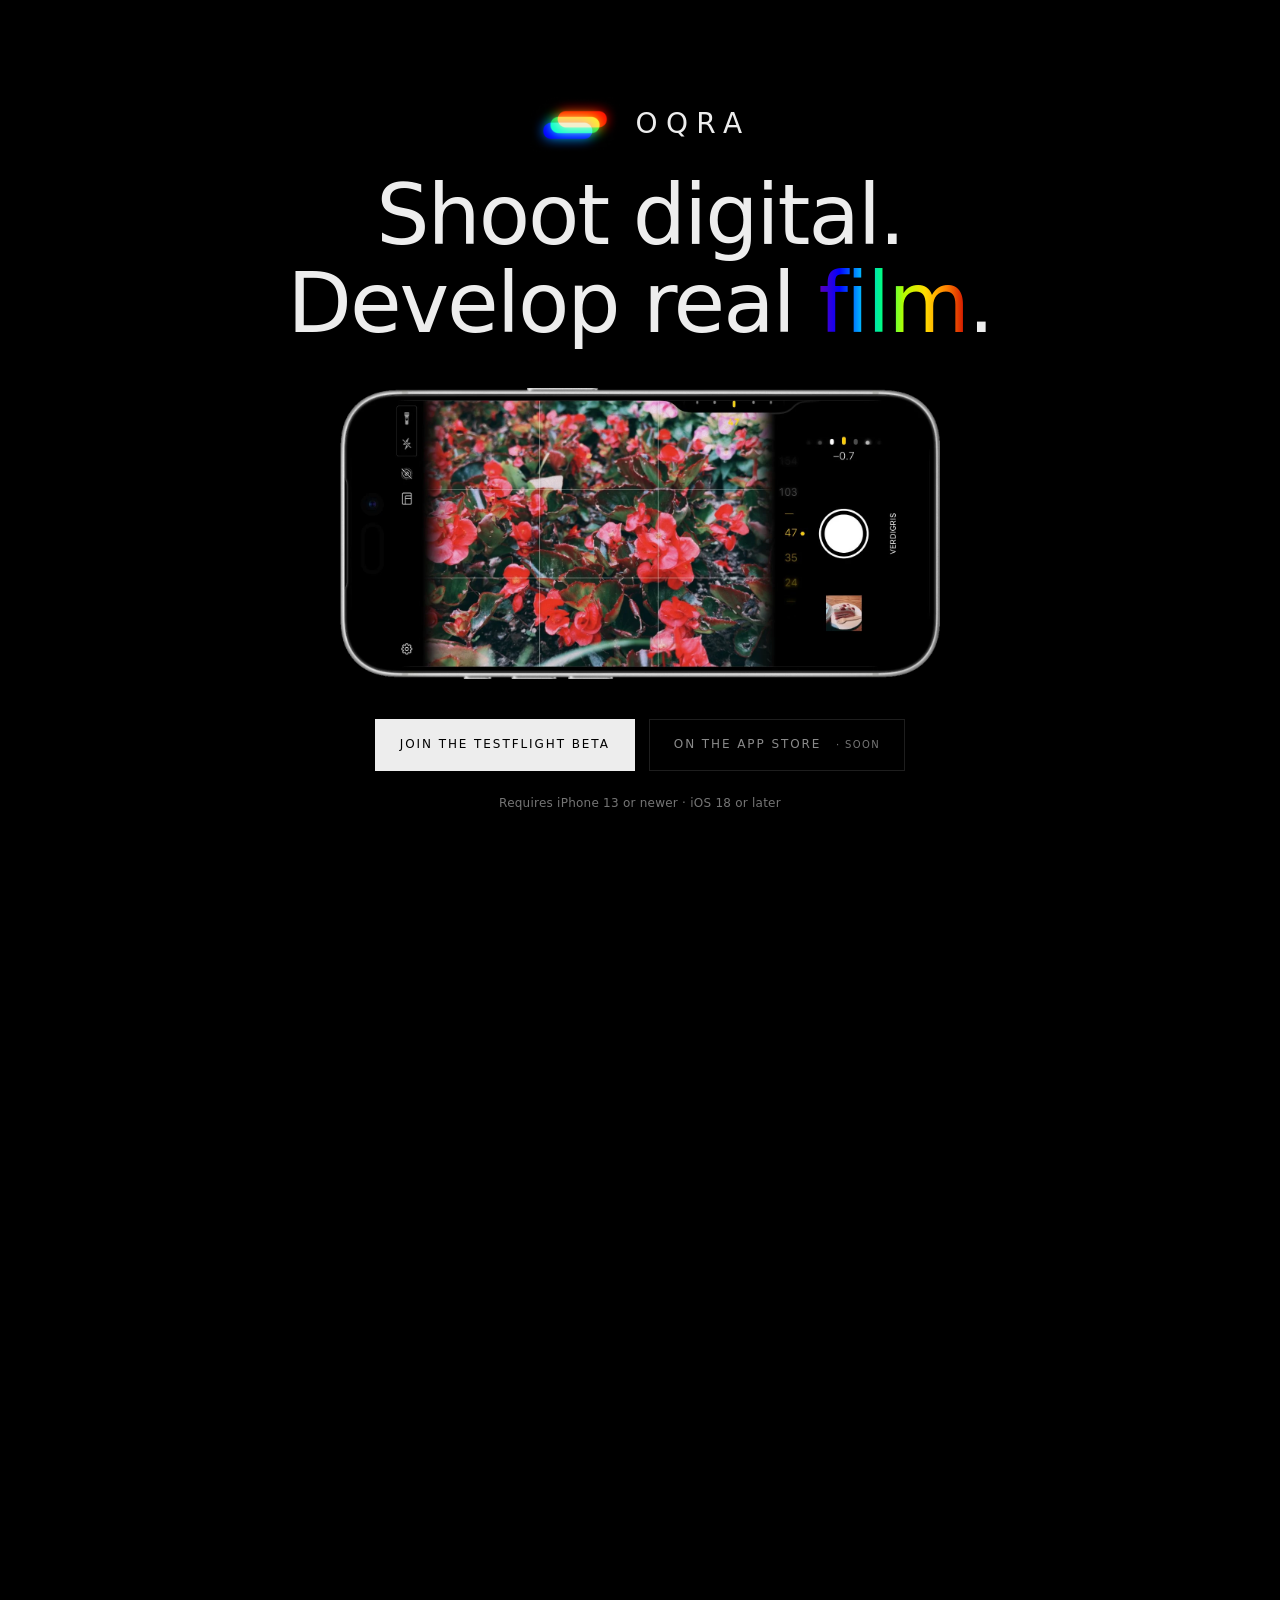
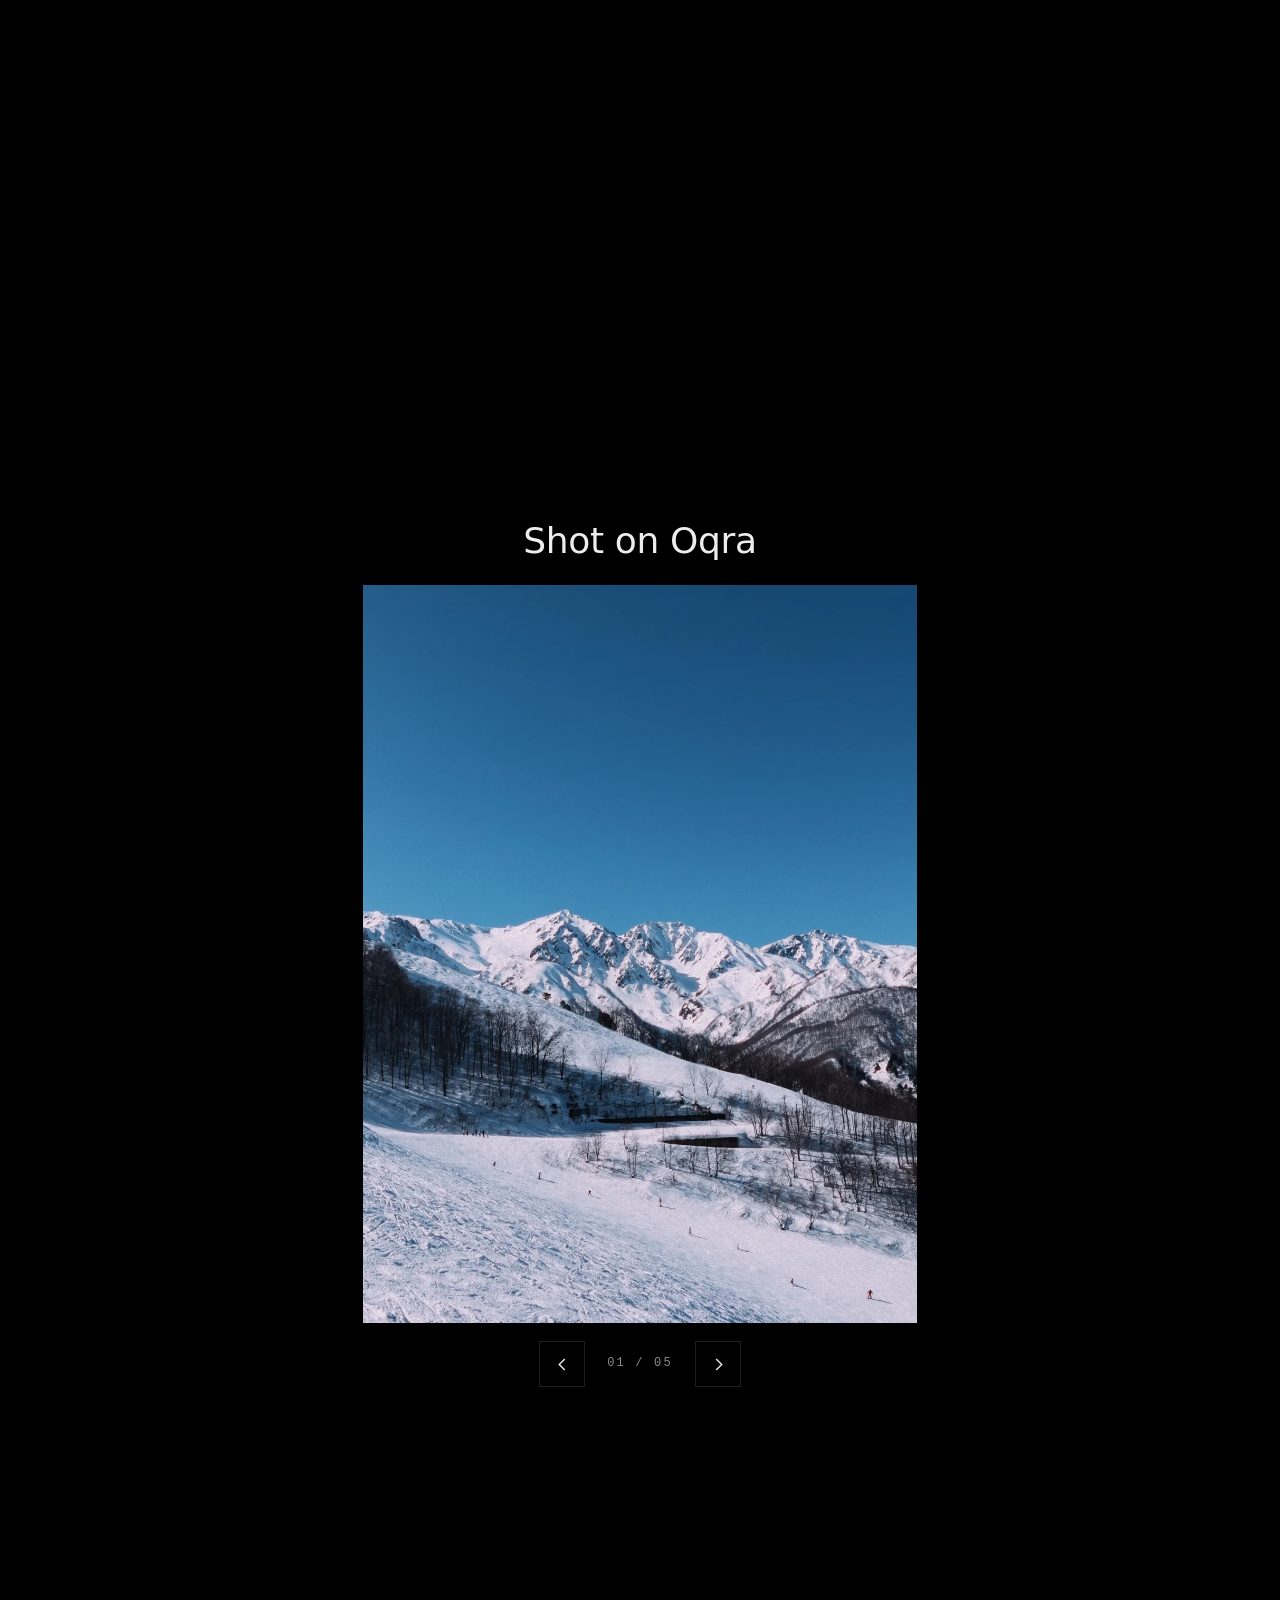
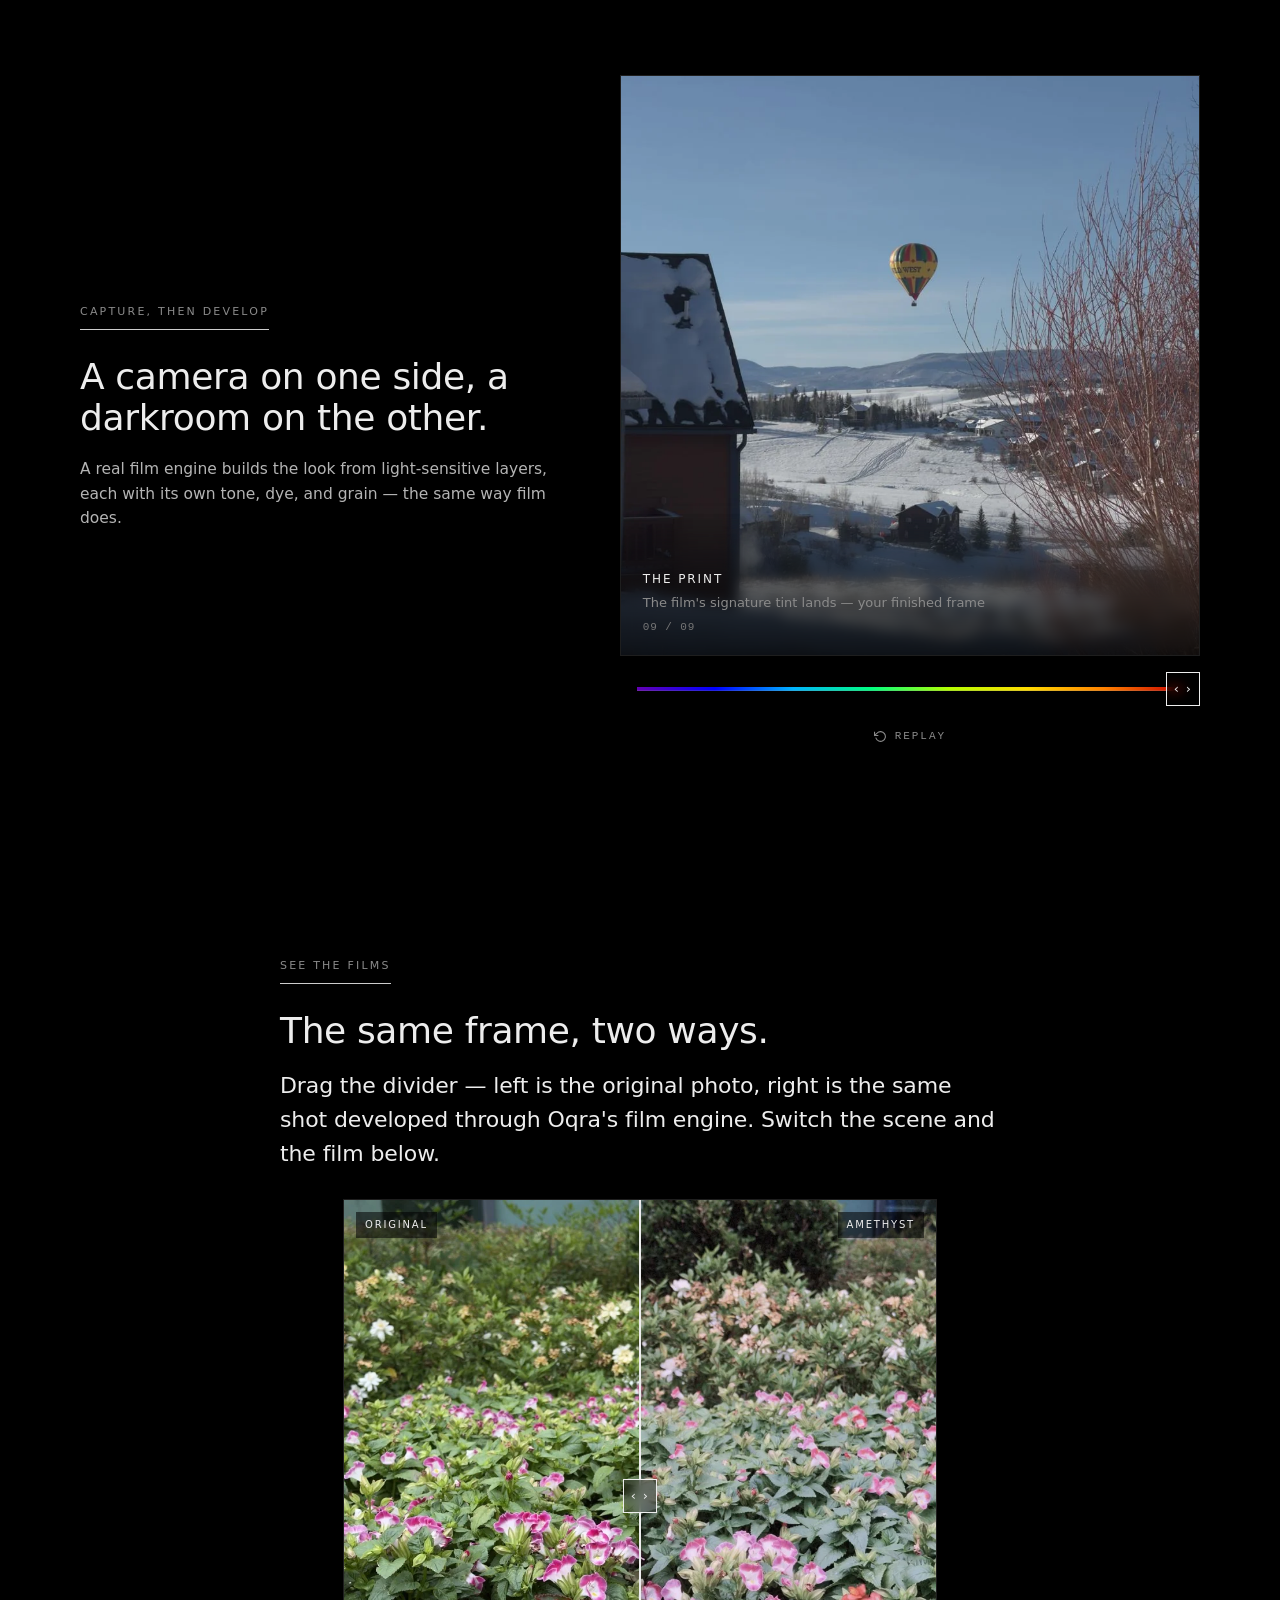
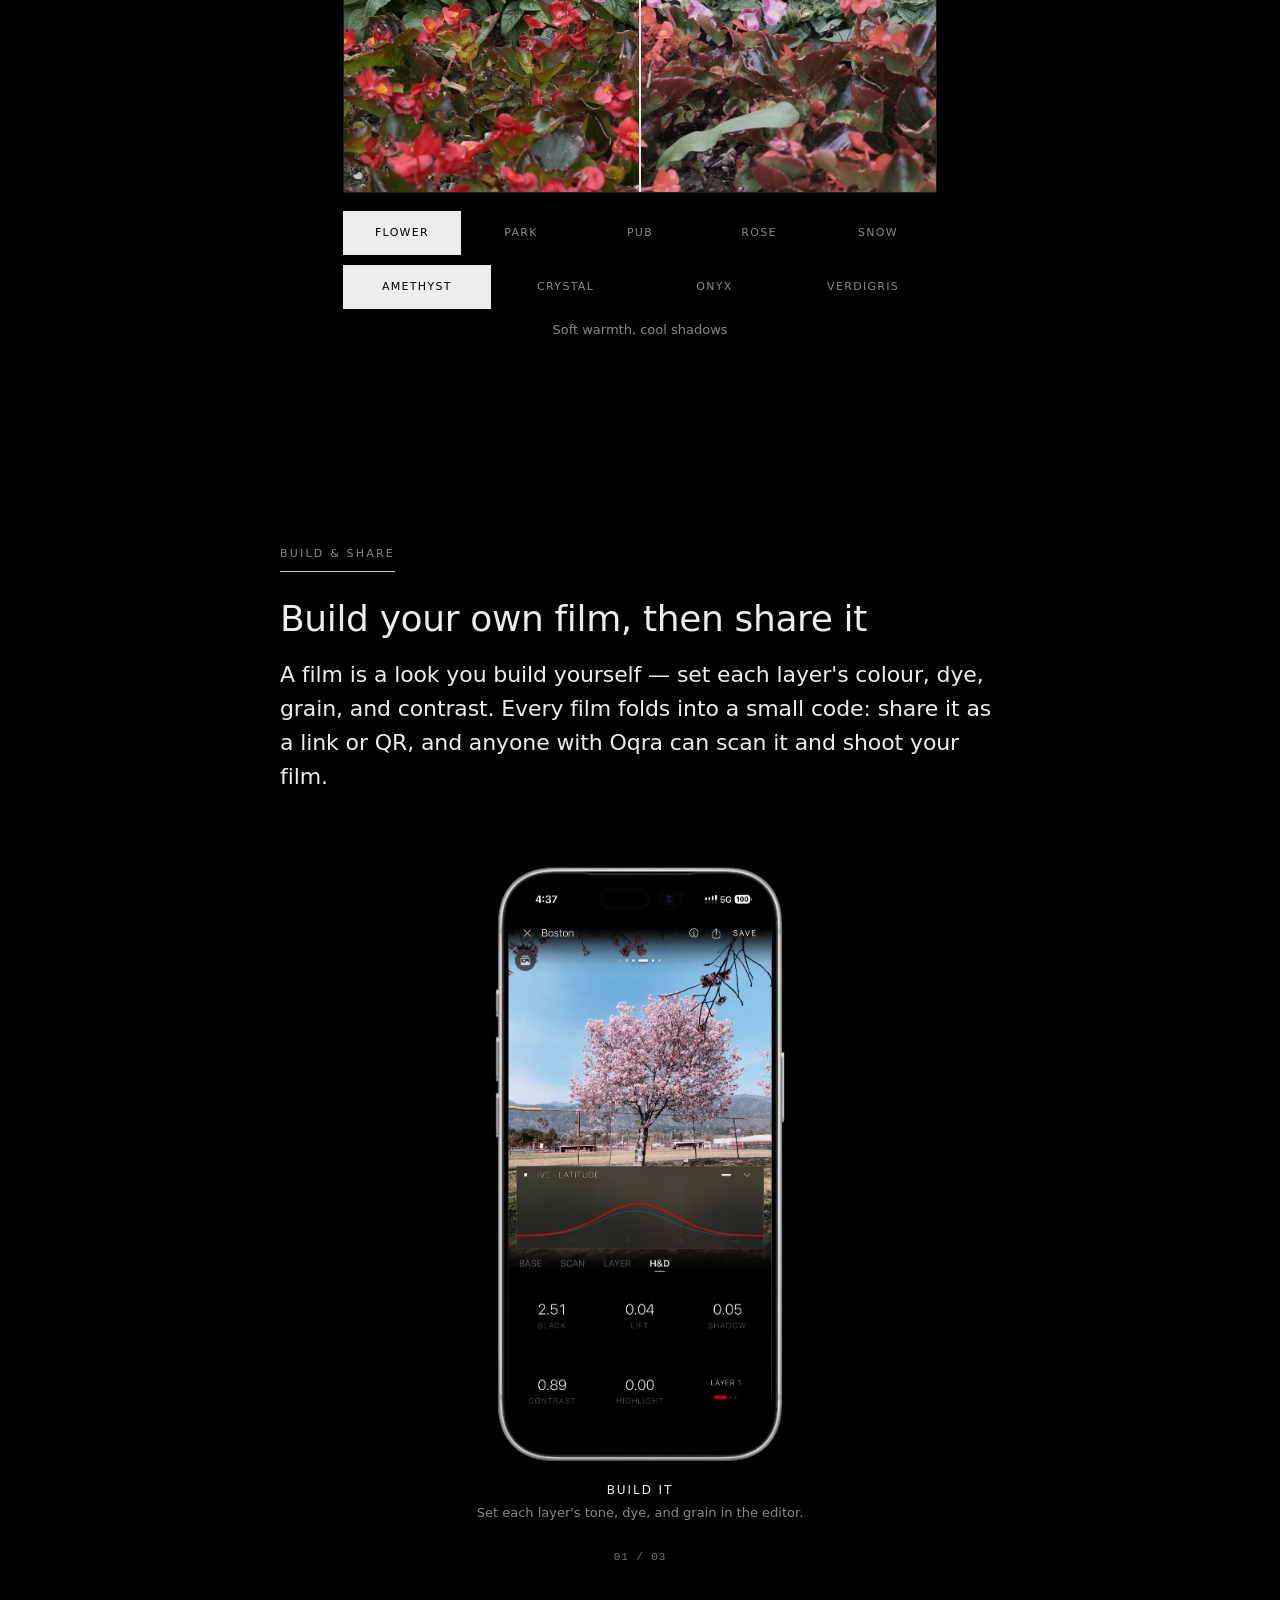
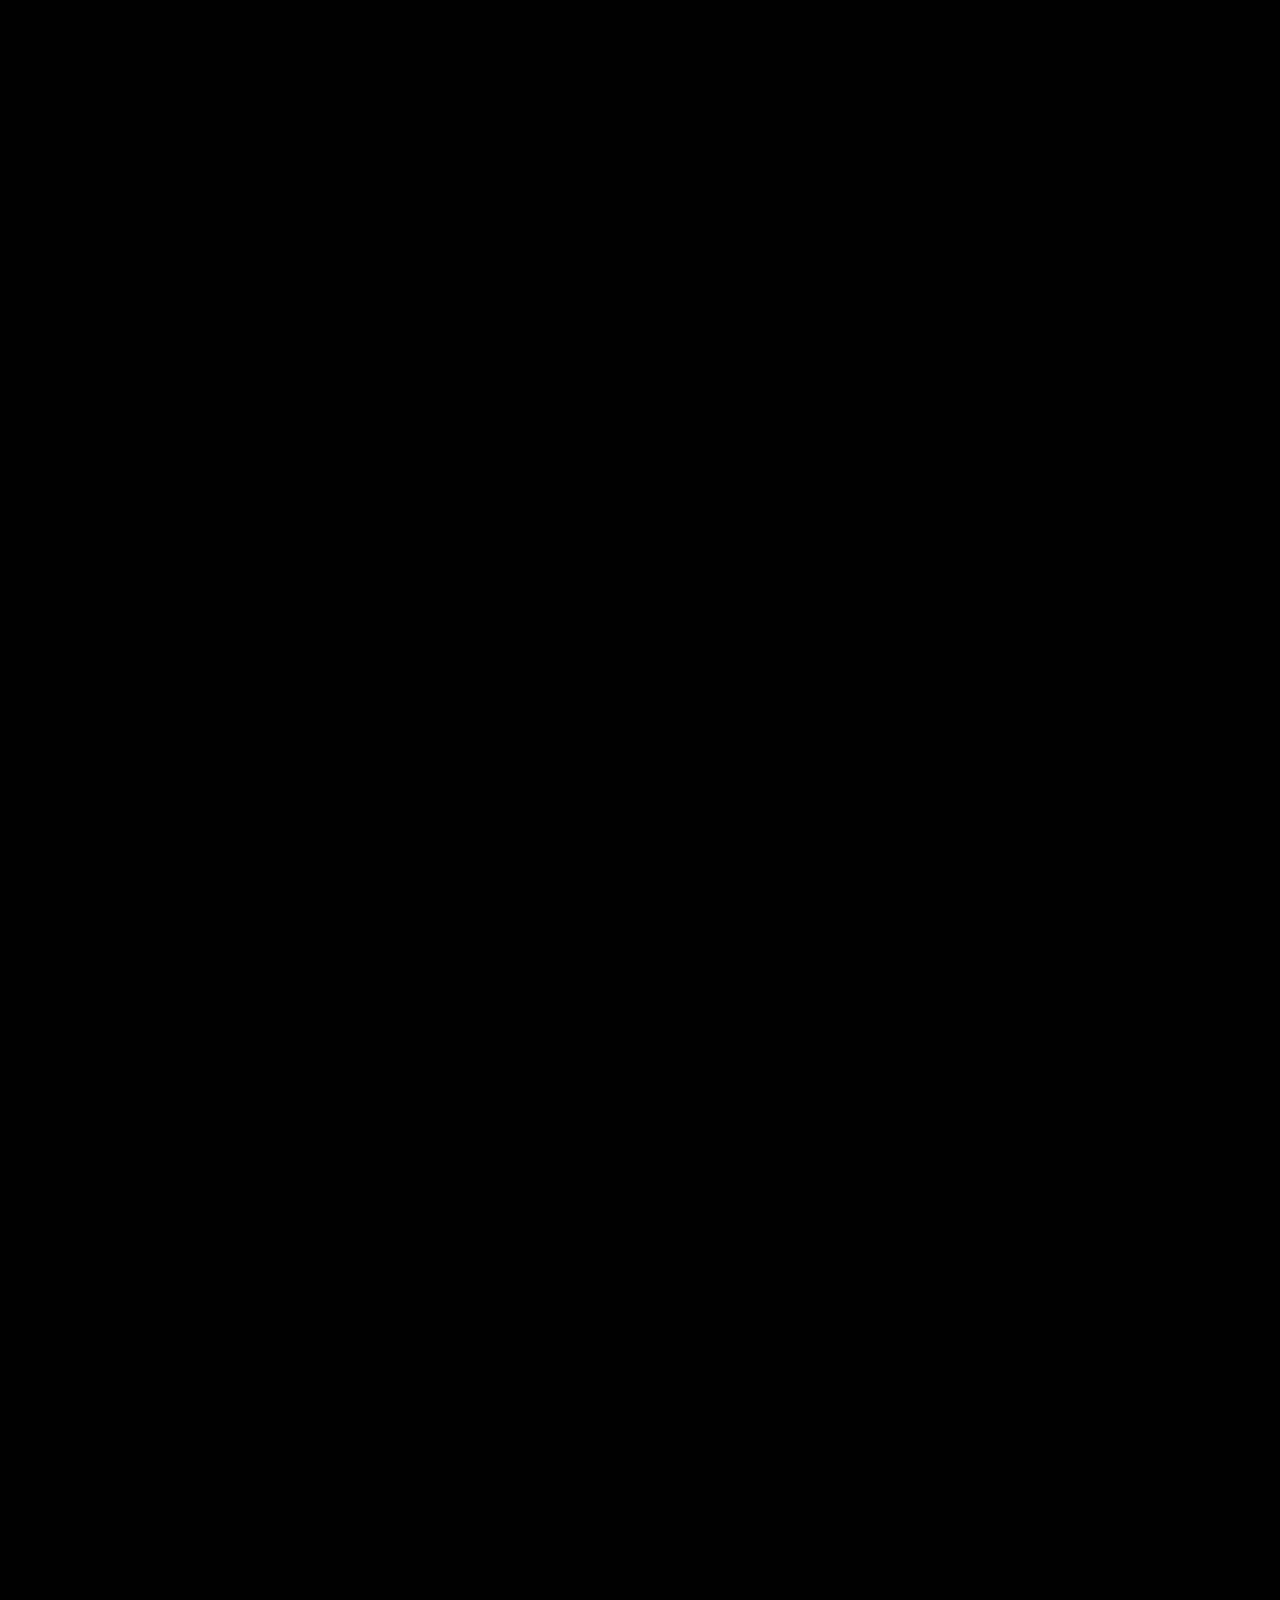
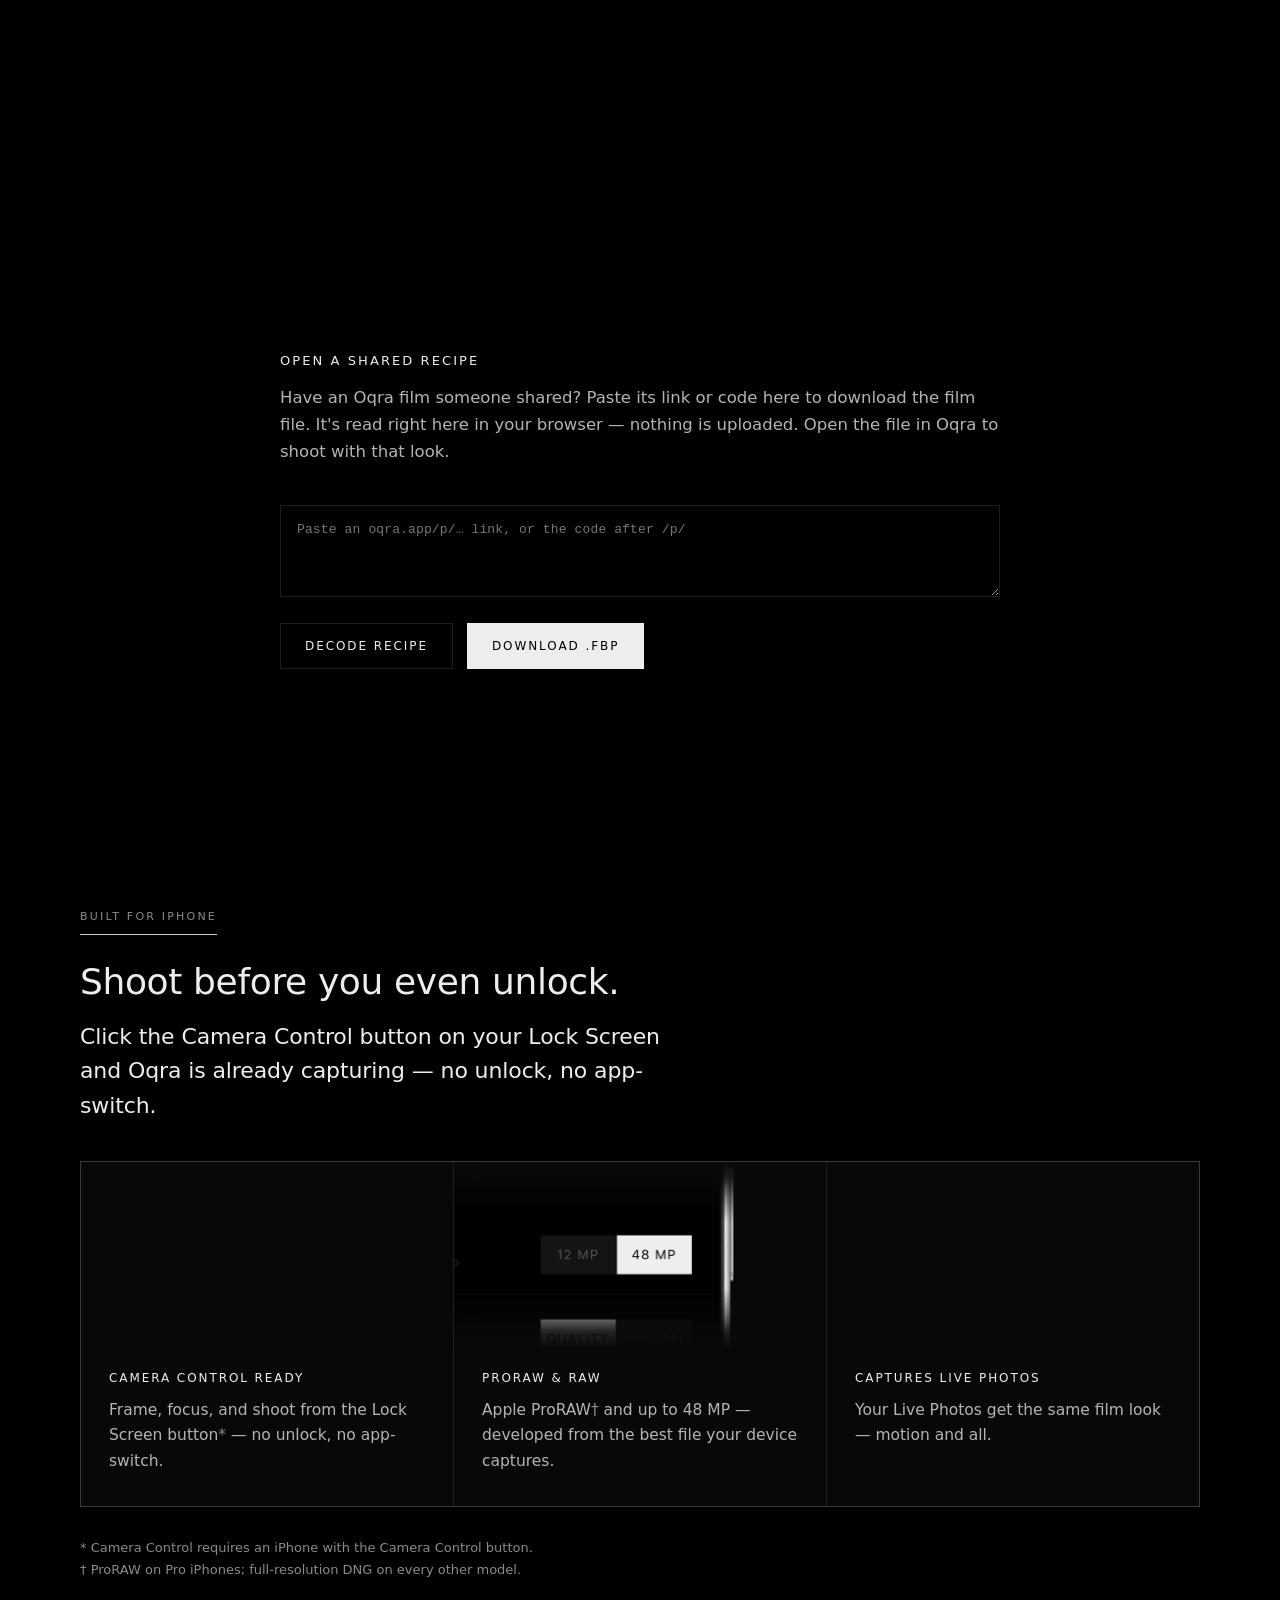
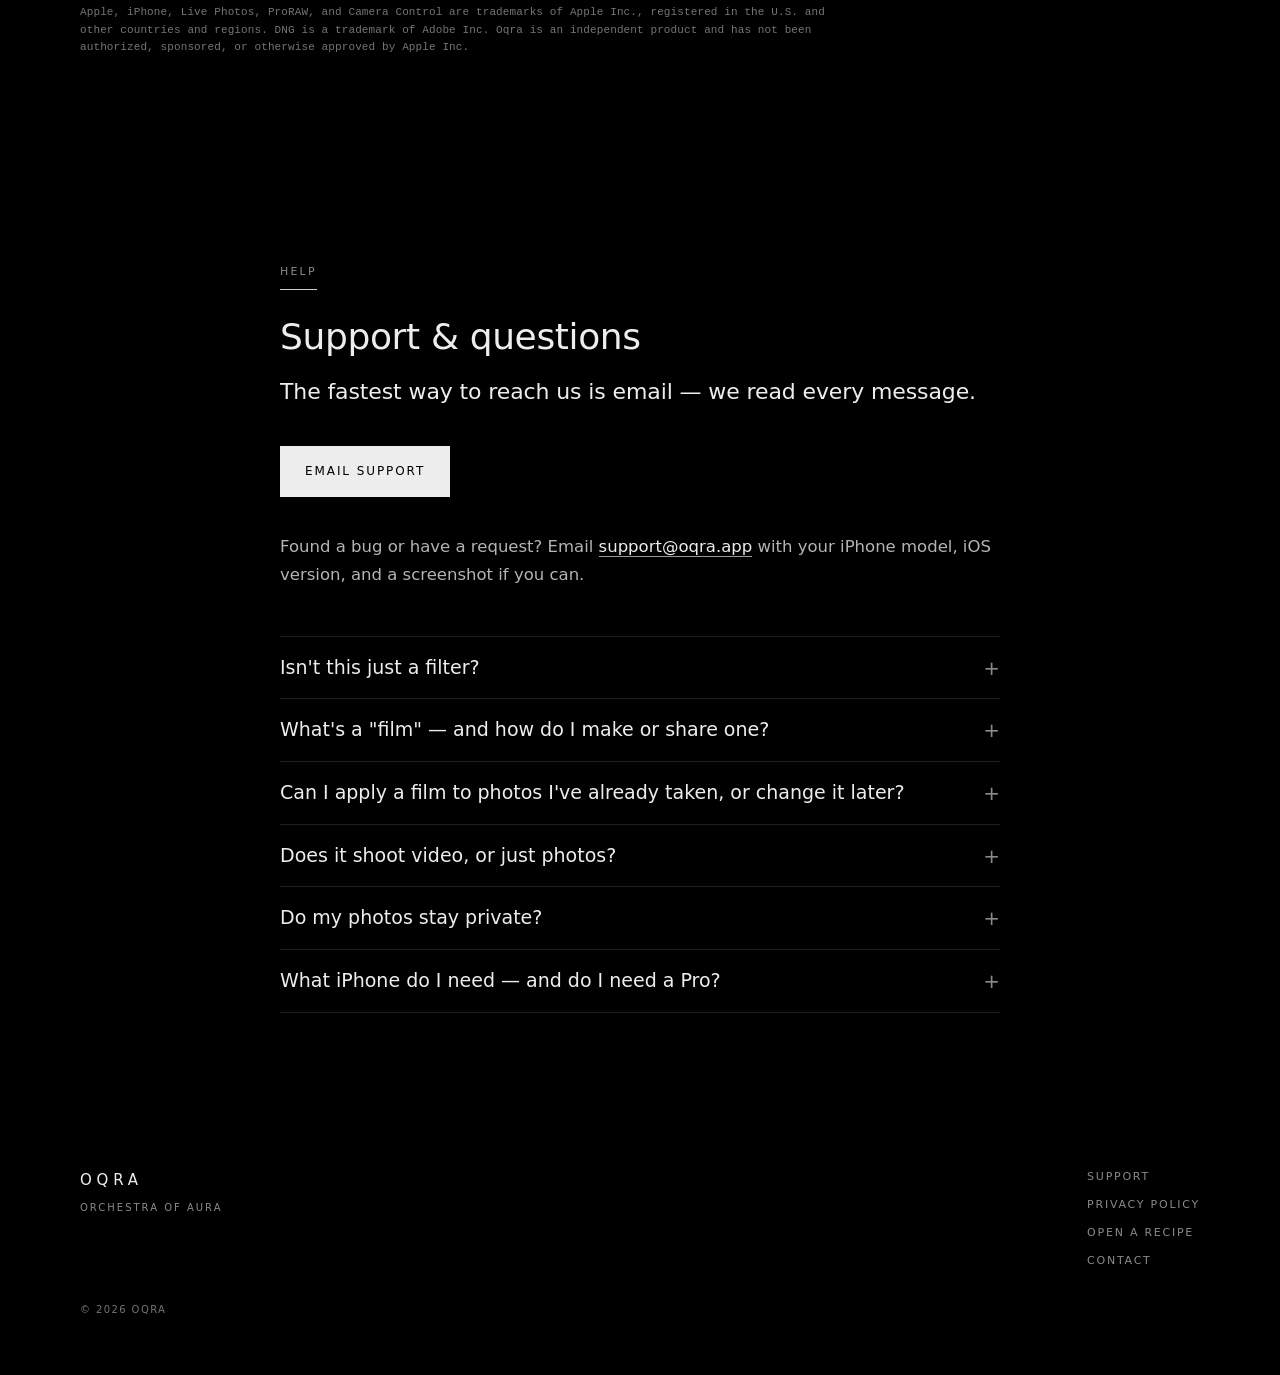
==== index.html @ 99076a34 "site: rework support FAQ; frost the gallery arrows - Replace the placeholder FAQ with questions an e" ====
<!doctype html>
<html lang="en">
<head>
  <meta charset="utf-8" />
  <meta name="viewport" content="width=device-width, initial-scale=1" />
  <title>Oqra — a hybrid film camera for iPhone</title>
  <meta name="description" content="Oqra is a film camera for iPhone. Load a film look and shoot — every frame is developed by a real film engine with grain, halation, and dye, all on your device." />
  <link rel="canonical" href="https://oqra.app/" />
  <meta name="theme-color" content="#000000" />
  <meta name="apple-mobile-web-app-capable" content="yes" />
  <meta name="apple-mobile-web-app-status-bar-style" content="black-translucent" />
  <meta name="format-detection" content="telephone=no" />

  <!-- Open Graph / social -->
  <meta property="og:type" content="website" />
  <meta property="og:title" content="Oqra — a hybrid film camera for iPhone" />
  <meta property="og:description" content="A film camera for iPhone that develops every frame through a real film engine — load a film or build your own, all on device." />
  <meta property="og:url" content="https://oqra.app/" />
  <meta property="og:image" content="https://oqra.app/assets/img/oqra-icon-1024.png" />
  <meta property="og:image:width" content="1024" />
  <meta property="og:image:height" content="1024" />
  <meta name="twitter:card" content="summary_large_image" />
  <meta name="twitter:image" content="https://oqra.app/assets/img/oqra-icon-1024.png" />

  <link rel="stylesheet" href="/styles.css" />
  <link rel="icon" type="image/png" href="/assets/img/oqra-mark.png" />
  <link rel="apple-touch-icon" type="image/png" href="/assets/img/oqra-apple-touch.png" />
  <link rel="manifest" href="/manifest.json" />
</head>
<body>

<!-- Page-wide spectrum glow (decorative). A real element so hero.js can drive
     its transform/opacity directly on the compositor — see styles.css. -->
<div class="hero-glow" aria-hidden="true"></div>

<!-- ============================== NAV ============================== -->
<nav class="nav">
  <a class="nav__brand" href="#top" aria-label="Oqra — home"><img class="nav__logo" src="/assets/img/oqra-logo.png" alt="" width="240" height="146" />OQRA</a>
  <div class="nav__links">
    <a class="is-secondary" href="#features">Features</a>
    <a class="is-secondary" href="#compare">See it</a>
    <a href="#support">Support</a>
    <a class="accent" href="https://testflight.apple.com/join/Ya9JqGjF">Join beta</a>
  </div>
</nav>

<main>

<!-- ============================== HERO ============================== -->
<section class="hero" id="top">
  <!-- Pinned composition: the logo, phone, buttons, and spec row all stay put.
       The only scroll effect (hero.js) is the headline crossfading into the
       intro copy, just under the logo. Progressive: without JS / reduced motion
       every face shows in normal flow so nothing is hidden. -->
  <div class="hero__stage">

    <div class="hero__head">
      <div class="hero__brand">
        <img class="hero__mark" src="/assets/img/oqra-logo.png" alt="" width="240" height="146" />
        <span class="hero__wordmark">OQRA</span>
      </div>
      <div class="hero__zone">
        <h1 class="hero__face hero__face--a">Shoot digital.<br>Develop real <span class="accent">film</span>.</h1>
        <p class="hero__face hero__face--b lead">
          A camera app for iPhone that develops every shot through a real film
          engine — grain, glow, and color, all on your phone. Build your own
          film and share it as a code.
        </p>
      </div>
    </div>

    <div class="hero__media">
      <img src="/assets/img/app/camcontrol.webp" alt="The Oqra camera — film-roll and exposure controls over the viewfinder" width="1578" height="766" decoding="async" />
    </div>

    <div class="hero__foot">
      <div class="btn-row" id="download">
        <a class="btn btn--primary" href="https://testflight.apple.com/join/Ya9JqGjF">Join the TestFlight beta</a>
        <span class="btn btn--soon">On the App&nbsp;Store<span class="btn__note">&nbsp;· soon</span></span>
      </div>
      <p class="hero__req">Requires iPhone&nbsp;13 or newer · iOS&nbsp;18 or later</p>
    </div>

  </div>
</section>

<!-- ============================== IMMERSIVE SAMPLES (shot on Oqra) ============================== -->
<section class="gallery" id="scenes" aria-roledescription="carousel" aria-label="Photos shot on Oqra">
  <h2 class="gallery__title">Shot on Oqra</h2>
  <div class="gallery__stage">
    <img class="gallery__img is-active" src="/assets/img/scenes/scene-1.webp" alt="Snow-capped mountains and a ski slope, shot on Oqra" width="1050" height="1400" decoding="async" draggable="false" />
    <img class="gallery__img" src="/assets/img/scenes/scene-2.webp" alt="An old tiled-roof temple in foliage at dusk, shot on Oqra" width="1049" height="1400" loading="lazy" decoding="async" draggable="false" />
    <img class="gallery__img" src="/assets/img/scenes/scene-3.webp" alt="A cherry-blossom tree in full bloom, shot on Oqra" width="1050" height="1400" loading="lazy" decoding="async" draggable="false" />
    <img class="gallery__img" src="/assets/img/scenes/scene-4.webp" alt="A museum interior in black and white, shot on Oqra" width="1050" height="1400" loading="lazy" decoding="async" draggable="false" />
    <img class="gallery__img" src="/assets/img/scenes/scene-5.webp" alt="A waterfront cycle path at dusk under a curving canopy, city lights along the lake, shot on Oqra" width="1050" height="1400" loading="lazy" decoding="async" draggable="false" />
  </div>
  <div class="gallery__controls">
    <button type="button" class="gallery__nav" data-dir="-1" aria-label="Previous photo">
      <svg viewBox="0 0 14 14" aria-hidden="true"><path d="M9.5 1 L3.5 7 L9.5 13" fill="none" stroke="currentColor" stroke-width="1.5"/></svg>
    </button>
    <span class="gallery__counter" aria-live="polite">01 / 05</span>
    <button type="button" class="gallery__nav" data-dir="1" aria-label="Next photo">
      <svg viewBox="0 0 14 14" aria-hidden="true"><path d="M4.5 1 L10.5 7 L4.5 13" fill="none" stroke="currentColor" stroke-width="1.5"/></svg>
    </button>
  </div>
</section>

<!-- ============================== FEATURES ============================== -->
<section class="divided" id="features">
  <div class="container--wide">
    <!-- Develop: scroll-driven, sticky build-up. ONE real Snow capture
         (developed through a shared Verdigris recipe) walked through the whole
         pipeline — 9 real FilmBoCore renders (raw capture → developed signal →
         the film build-up) wiped in vertically, led by a black bar, as the
         section scrolls. Engine pitch pins on the left; the frame builds on the
         right. stepper.js maps scroll progress → per-image clip-path + caption. -->
    <div class="develop" id="develop">
      <div class="develop__sticky">
        <div class="develop__grid">
          <div class="develop__text">
            <p class="tag">Capture, then develop</p>
            <h2 class="develop__title">A camera on one side, a darkroom on the other.</h2>
          </div>
          <div class="develop__stage">
            <div class="develop__frame" role="img" aria-label="One real snow photo becoming film, step by step: the raw capture, then Apple's developed photo, then the film's layers adding their colour and grain, a warm glow around the highlights, and the film's tint on the finished frame.">
            <img class="develop__img" data-i="0" data-name="Raw capture" data-sub="Straight from the camera, untouched" src="/assets/img/samples/build-0-raw.webp" alt="The raw iPhone capture, straight from the camera" width="900" height="900" decoding="async" draggable="false" />
            <img class="develop__img" data-i="1" data-name="Developed" data-sub="Apple's RAW processing — cleaned up and colour-corrected" src="/assets/img/samples/build-1-capture.webp" alt="The capture after Apple's RAW processing" width="900" height="900" loading="lazy" decoding="async" draggable="false" />
            <img class="develop__img" data-i="2" data-name="One layer, silver" data-sub="The first light-sensitive layer turns light into tone" src="/assets/img/samples/build-2-silver.webp" alt="The first layer turned to grey tone" width="900" height="900" loading="lazy" decoding="async" draggable="false" />
            <img class="develop__img" data-i="3" data-name="One layer, in colour" data-sub="That layer takes on its colour, and its grain" src="/assets/img/samples/build-3-record.webp" alt="That layer in colour, with its grain" width="900" height="900" loading="lazy" decoding="async" draggable="false" />
            <img class="develop__img" data-i="4" data-name="Two layers" data-sub="The green-sensitive layer adds its colour" src="/assets/img/samples/build-4-two.webp" alt="Two layers combined — green added" width="900" height="900" loading="lazy" decoding="async" draggable="false" />
            <img class="develop__img" data-i="5" data-name="Three layers" data-sub="The blue-sensitive layer joins in" src="/assets/img/samples/build-5-three.webp" alt="Three layers combined — blue added" width="900" height="900" loading="lazy" decoding="async" draggable="false" />
            <img class="develop__img" data-i="6" data-name="Four layers" data-sub="The last layer balances the whole colour" src="/assets/img/samples/build-6-four.webp" alt="All four layers — colour balanced" width="900" height="900" loading="lazy" decoding="async" draggable="false" />
            <img class="develop__img" data-i="7" data-name="Halation" data-sub="A warm glow blooms around the brightest spots" src="/assets/img/samples/build-7-halation.webp" alt="A warm glow around the brightest highlights" width="900" height="900" loading="lazy" decoding="async" draggable="false" />
            <img class="develop__img" data-i="8" data-name="The print" data-sub="The film's signature tint lands — your finished frame" src="/assets/img/samples/build-8-tint.webp" alt="The finished frame after the film's tint" width="900" height="900" loading="lazy" decoding="async" draggable="false" />
            <div class="develop__bar" aria-hidden="true"></div>
            <div class="develop__cap">
              <span class="develop__name" id="buildName">Raw capture</span>
              <span class="develop__sub" id="buildSub">Straight from the camera, before any developing</span>
              <span class="develop__count" id="buildCount" aria-hidden="true">01 / 09</span>
            </div>
            </div>
            <div class="develop__scrub" role="slider" tabindex="0"
                 aria-label="Develop the film — drag to move through the stages"
                 aria-valuemin="0" aria-valuemax="8" aria-valuenow="8">
              <div class="develop__scrub-gray" aria-hidden="true"></div>
              <div class="develop__scrub-color" aria-hidden="true"></div>
              <div class="develop__scrub-handle" aria-hidden="true">‹ ›</div>
            </div>
            <button type="button" class="develop__replay" id="developReplay">
              <svg class="develop__replay-icon" viewBox="0 0 24 24" fill="none" stroke="currentColor" stroke-width="2" stroke-linecap="square" stroke-linejoin="miter" aria-hidden="true">
                <polyline points="1 4 1 10 7 10" />
                <path d="M3.51 15a9 9 0 1 0 2.13-9.36L1 10" />
              </svg>
              Replay
            </button>
          </div>
          <p class="develop__intro">A real film engine builds the look from
             light-sensitive layers, each with its own tone, dye, and grain —
             the same way film does.</p>
        </div>
      </div>
    </div>
  </div>
</section>

<!-- ============================== SEE THE FILMS (before / after) ============================== -->
<section class="divided" id="compare">
  <div class="container">
    <p class="tag">See the films</p>
    <h2>The same frame, two ways.</h2>
    <p class="lead">
      Drag the divider — left is the original photo, right is the same shot
      developed through Oqra's film engine. Switch the scene and the film below.
    </p>

    <div class="ba" id="ba" style="--split:50%;" tabindex="0"
         role="slider" aria-label="Before / after reveal — drag, or use the left and right arrow keys"
         aria-valuemin="0" aria-valuemax="100" aria-valuenow="50">
      <img class="ba__img ba__after"  id="baAfter"  src="/assets/img/samples/flower_amethyst.webp" alt="Developed in Oqra" width="1024" height="1024" decoding="async" draggable="false" />
      <img class="ba__img ba__before" id="baBefore" src="/assets/img/samples/flower_og.webp" alt="Original capture" width="1024" height="1024" decoding="async" draggable="false" />
      <span class="ba__label ba__label--l">Original</span>
      <span class="ba__label ba__label--r" id="baLabelR">Amethyst</span>
      <div class="ba__line"><div class="ba__handle" aria-hidden="true">‹ ›</div></div>
    </div>

    <div class="ba__controls">
      <div class="seg" id="sceneSeg" aria-label="Scene">
        <button class="active" type="button" data-scene="flower">Flower</button>
        <button type="button" data-scene="park">Park</button>
        <button type="button" data-scene="pub">Pub</button>
        <button type="button" data-scene="rose">Rose</button>
        <button type="button" data-scene="snow">Snow</button>
      </div>
      <div class="seg" id="lookSeg" aria-label="Film">
        <button class="active" type="button" data-look="amethyst">Amethyst</button>
        <button type="button" data-look="crystal">Crystal</button>
        <button type="button" data-look="onyx">Onyx</button>
        <button type="button" data-look="verdigris">Verdigris</button>
      </div>
      <p class="ba__note" id="baNote">Soft warmth, cool shadows</p>
    </div>
  </div>
</section>

<!-- ============================== DECODE (reached from the nav) ============================== -->
<section class="divided prose" id="decode">
  <div class="container">
    <p class="tag">Build &amp; share</p>
    <h2>Build your own film, then share it</h2>
    <p class="lead">A film is a look you build yourself — set each layer's colour,
      dye, grain, and contrast. Every film folds into a small code: share it as a
      link or QR, and anyone with Oqra can scan it and shoot your film.</p>

    <div class="shareflow" id="shareflow">
      <div class="shareflow__sticky">
        <div class="shareflow__frame" role="img" aria-label="The Oqra app from build to share: the film editor, then your collection of looks, then the share screen with a scannable QR recipe.">
          <img class="shareflow__img" data-name="Build it" data-sub="Set each layer's tone, dye, and grain in the editor." src="/assets/img/app/editor.webp" alt="The Oqra editor: a photo above the characteristic-curve editor with per-layer controls" width="720" height="1483" decoding="async" draggable="false" />
          <img class="shareflow__img" data-name="Collect it" data-sub="Keep your films in a collection — one tap to load and shoot." src="/assets/img/app/gallery.webp" alt="The Oqra collection: a grid of saved film looks" width="720" height="1483" loading="lazy" decoding="async" draggable="false" />
          <img class="shareflow__img" data-name="Share it" data-sub="Every film folds into a scannable code — a link or QR anyone with Oqra can shoot." src="/assets/img/app/share.webp" alt="The Oqra share screen: a QR code labelled BOSTON with an oqra.app link" width="720" height="1483" loading="lazy" decoding="async" draggable="false" />
        </div>
        <div class="shareflow__cap">
          <span class="shareflow__name" id="shareName">Build it</span>
          <span class="shareflow__sub" id="shareSub">Set each layer's tone, dye, and grain in the editor.</span>
          <span class="shareflow__count" id="shareCount" aria-hidden="true">01 / 03</span>
        </div>
      </div>
    </div>

    <h3 class="decode__open">Open a shared recipe</h3>
    <p>
      Have an Oqra film someone shared? Paste its link or code here to download
      the film file. It's read right here in your browser — nothing is uploaded.
      Open the file in Oqra to shoot with that look.
    </p>

    <div class="decoder">
      <label for="codeField" class="sr-only">Paste an Oqra recipe link or code</label>
      <textarea id="codeField" class="decoder__field" spellcheck="false"
                autocapitalize="off" autocorrect="off"
                placeholder="Paste an oqra.app/p/… link, or the code after /p/"></textarea>
      <div class="btn-row">
        <button id="decodeBtn" class="btn" type="button">Decode recipe</button>
        <button id="downloadBtn" class="btn btn--primary" type="button" hidden>Download .fbp</button>
      </div>
      <div id="decodeStatus" class="decoder__status"></div>
      <div id="recipeSpec"></div>
    </div>
  </div>
</section>

<!-- ============================== BUILT FOR IPHONE (native capture) ============================== -->
<section class="divided" id="native">
  <div class="container--wide">
    <p class="tag">Built for iPhone</p>
    <h2>Shoot before you even unlock.</h2>
    <p class="lead">Click the Camera Control button on your Lock Screen and Oqra is
      already capturing — no unlock, no app-switch.</p>
    <div class="features">
      <div class="feature">
        <div class="feature__banner">
          <img src="/assets/img/app/native-control.webp" alt="Oqra's on-screen camera controls on iPhone" width="1200" height="600" loading="lazy" decoding="async" />
        </div>
        <div class="feature__text">
          <h3>Camera Control ready</h3>
          <p>Frame, focus, and shoot from the Lock Screen button<span class="ref">*</span> — no unlock, no app-switch.</p>
        </div>
      </div>
      <div class="feature">
        <div class="feature__banner">
          <img src="/assets/img/app/native-raw.webp" alt="Oqra's capture settings — 48 MP photo size and RAW style" width="760" height="380" loading="lazy" decoding="async" />
        </div>
        <div class="feature__text">
          <h3>ProRAW &amp; RAW</h3>
          <p>Apple&nbsp;ProRAW<span class="ref">†</span> and up to 48&nbsp;MP — developed from the best file your device captures.</p>
        </div>
      </div>
      <div class="feature">
        <div class="feature__banner">
          <img src="/assets/img/app/native-live.webp" alt="The Live Photo control switched on in Oqra" width="1200" height="600" loading="lazy" decoding="async" />
        </div>
        <div class="feature__text">
          <h3>Captures Live Photos</h3>
          <p>Your Live Photos get the same film look — motion and all.</p>
        </div>
      </div>
    </div>
    <p class="features-note"><span class="ref">*</span> Camera Control requires an iPhone with the Camera&nbsp;Control button.<br><span class="ref">†</span> ProRAW on Pro iPhones; full-resolution DNG on every other model.</p>
    <p class="legal-note">Apple, iPhone, Live&nbsp;Photos, ProRAW, and Camera&nbsp;Control are trademarks of Apple&nbsp;Inc., registered in the U.S. and other countries and regions. DNG is a trademark of Adobe&nbsp;Inc. Oqra is an independent product and has not been authorized, sponsored, or otherwise approved by Apple&nbsp;Inc.</p>
  </div>
</section>

<!-- ============================== SUPPORT (Q&A + contact) ============================== -->
<section class="divided prose" id="support">
  <div class="container">
    <p class="tag">Help</p>
    <h2>Support &amp; questions</h2>
    <p class="lead">The fastest way to reach us is email — we read every message.</p>
    <div class="btn-row">
      <a class="btn btn--primary" href="mailto:support@oqra.app?subject=Oqra%20Support">Email support</a>
    </div>
    <p>Found a bug or have a request? Email
      <a href="mailto:support@oqra.app?subject=Oqra%20Bug%2FFeedback">support@oqra.app</a>
      with your iPhone model, iOS version, and a screenshot if you can.</p>

    <div class="faq">
      <details class="faq__item">
        <summary>Isn't this just a filter?</summary>
        <div class="faq__a"><p>No. Oqra runs a real film-development engine — every
          shot is rebuilt from your full-resolution RAW through light-sensitive
          layers, with grain, halation, and dye. The look is part of the photo,
          not a preset laid on top.</p></div>
      </details>
      <details class="faq__item">
        <summary>What's a "film" — and how do I make or share one?</summary>
        <div class="faq__a"><p>A film is a look you load, then point and shoot. Build
          your own in the editor — set each layer's tone, dye, grain, and contrast
          — and save it to your collection. Every film folds into a code: share it
          as a link or QR, and anyone with Oqra can scan it to shoot your film.
          Sent one to open? Tap their oqra.app/p/… link or scan the QR and it loads
          straight in.</p></div>
      </details>
      <details class="faq__item">
        <summary>Can I apply a film to photos I've already taken, or change it later?</summary>
        <div class="faq__a"><p>Oqra develops as you shoot, so the film is part of the
          capture — that's how the grain and halation are real rather than a post
          effect. It doesn't develop photos from your library or re-edit a shot
          afterward. Turn on Keep&nbsp;RAW&nbsp;File and the untouched original is
          saved alongside, so you always have it.</p></div>
      </details>
      <details class="faq__item">
        <summary>Does it shoot video, or just photos?</summary>
        <div class="faq__a"><p>Both. Alongside photos and Live&nbsp;Photos, Oqra
          captures Snapshot — a short 30-second clip (1920×1440, 24&nbsp;fps) —
          developed through the same film.</p></div>
      </details>
      <details class="faq__item">
        <summary>Do my photos stay private?</summary>
        <div class="faq__a"><p>Yes — everything develops on your phone. No account, no
          servers, nothing uploaded. See the <a href="/privacy">privacy policy</a>.</p></div>
      </details>
      <details class="faq__item">
        <summary>What iPhone do I need — and do I need a Pro?</summary>
        <div class="faq__a"><p>iPhone&nbsp;13 or newer, on iOS&nbsp;18 or later, and
          it's free while we're in the TestFlight beta. You don't need a Pro: Pro
          models capture in Apple&nbsp;ProRAW, every other iPhone captures
          full-resolution DNG, and Oqra develops both. ProRAW gives the engine the
          most to work with, so results can vary a little with what your camera
          captures — but a non-Pro iPhone is fully supported.</p></div>
      </details>
    </div>
  </div>
</section>

</main>

<!-- ============================== FOOTER ============================== -->
<footer class="site-footer">
  <div class="site-footer__inner">
    <div>
      <div class="site-footer__brand">OQRA</div>
      <div class="site-footer__tagline">Orchestra of Aura</div>
    </div>
    <nav class="site-footer__links">
      <a href="#support">Support</a>
      <a href="/privacy">Privacy Policy</a>
      <a href="#decode">Open a recipe</a>
      <a href="mailto:support@oqra.app">Contact</a>
    </nav>
  </div>
  <div class="site-footer__legal">© 2026 Oqra</div>
</footer>

<script src="/scroll.js" defer></script>
<script src="/compare.js" defer></script>
<script src="/share.js" defer></script>
<script src="/stepper.js" defer></script>
<script src="/reveal.js" defer></script>
<script src="/gallery.js" defer></script>
<script src="/nav.js" defer></script>
<script src="/hero.js" defer></script>
</body>
</html>
---- styles.css ----
/* ============================================================
   Oqra — official site
   ============================================================
   Design tokens MIRROR the app (Packages/FilmBoUI Tokens.swift +
   FilmBoShared/CameraChrome.swift):

     · Pure-black canvas stepped into near-black surfaces — depth
       comes from gray density + hairlines + blur, never cards or
       rounded corners.
     · SF Pro (system), LIGHT as the default weight; Regular only
       for CTAs / headings. No monospace, no bold.
     · Two-tone ink (bright value #ededed / dim label #555). COLOR
       comes ONLY from the visible SPECTRUM (the spectrogram's
       RainbowBar, 380–700nm) + the RGB logo triad — never a flat
       accent. The app's gold is utilitarian-only and is absent here.
       Primary buttons use the app's active look: bright-ink fill +
       black text (SegmentedSelector), not a colored fill.
   ============================================================ */

:root {
  /* ---- palette (exact app values) ---- */
  --bg:           #000000;   /* canvas */
  --bg-elev:      #0a0a0a;   /* surface */
  --bg-surface:   #141414;   /* surfaceAlt */
  --rule:         #151515;   /* divider — soft hairline */
  --rule-bright:  #1e1e1e;   /* dividerStrong — visible hairline */
  --hairline:     rgba(255, 255, 255, 0.12);   /* light divider — matches the current chrome */

  /* Frosted-glass surface — shared by the nav, feature cards, pickers, the
     decode field, and bordered buttons. */
  --glass:        rgba(0, 0, 0, 0.72);
  --glass-blur:   saturate(140%) blur(12px);

  --ink:          #ededed;   /* value — bright/primary text */
  --ink-dim:      #b4b4b4;   /* body copy (web-readability tier) */
  --ink-faint:    #8a8a8a;   /* dim caps labels, tags, nav — lightened from the
                                app's #555 to clear WCAG AA on pure black */
  --ink-ghost:    #757575;   /* faintest micro-copy — AA-safe (app uses #3a3a3a) */

  /* The app's COLOR IDENTITY is the visible spectrum (the spectrogram's
     RainbowBar, 380–700nm) — NOT a flat accent. Exact nm→RGB stops from
     FilmBoUI Tokens.swift. Used as the singular color expression; chrome
     otherwise stays black + gray. Gold is utilitarian-only in the app and is
     intentionally absent here. */
  --spectrum: linear-gradient(90deg,
    #6400b4 0%,    /* 380nm */ #0000ff 14.3%,  /* 440 */ #00b4ff 28.6%, /* 490 */
    #00ff80 42.9%, /* 510 */   #b4ff00 57.1%,  /* 560 */ #ffdc00 71.4%, /* 590 */
    #ff8000 85.7%, /* 620 */   #c80000 100%);  /* 700nm */
  --live:       #00c8c8;   /* cyan — app "live" indicator (utilitarian) */
  --destructive:#f23c36;   /* app filmic-red — errors only (utilitarian) */

  /* ---- type: SF Pro / system, light-first (no mono) ---- */
  --font-sans:    -apple-system, BlinkMacSystemFont, "SF Pro Text",
                  "SF Pro Display", "Helvetica Neue", system-ui, sans-serif;
  --font-mono:    ui-monospace, "SF Mono", Menlo, monospace;   /* datasheet voice */

  --w-light:   300;
  --w-regular: 400;

  /* ---- rhythm ---- */
  --gutter:   clamp(20px, 4vw, 56px);
  --col:      min(720px, calc(100vw - 2 * var(--gutter)));
  --col-wide: min(1120px, calc(100vw - 2 * var(--gutter)));

  /* ---- shared scroll-transition rhythm (unitless vh) ----
     HOLD = dwell scroll distance on each stage; FADE = crossfade distance
     between stages; TAIL = extra dwell AFTER the final phase, before the pinned
     section releases into the next. Read by hero.js and stepper.js (#shareflow)
     so every pinned transition shares one feel — and their pinned heights derive
     from them (hero = 2·HOLD + FADE + TAIL of travel, atop one viewport). */
  --scroll-hold: 28;
  --scroll-fade: 42;
  --scroll-tail: 30;
}

/* ---------- reset / base ---------- */

*, *::before, *::after { box-sizing: border-box; }

html { scroll-behavior: smooth; background: var(--bg); }

/* The landing's spectrum glow, lifted out of the hero and pinned behind the
   WHOLE page — a fixed, heavily-blurred band of the visible spectrum at top
   centre. Because it's fixed and lives on <html> (with <body> transparent),
   every part of the page — including the reserved space above the hero — sits
   on this same canvas, so there's no black bar at the top. */
/* Page-wide spectrum glow — a fixed, blurred band anchored at the top, behind
   all content. A real element (not a pseudo) so hero.js can write its transform
   and opacity directly each frame (compositor-only, no tree-wide style
   invalidation). hero.js grows it FROM the top (scaleY) as you scroll into phase
   two; this default state (full) is what no-JS / reduced motion sees. */
.hero-glow {
  position: fixed;
  left: 50%;
  top: 0;
  transform: translateX(-50%) scaleY(1);
  transform-origin: top center;
  width: 80vw;
  height: 75vh;
  background: var(--spectrum);
  filter: blur(140px);
  opacity: 0.32;
  z-index: -1;
  pointer-events: none;
  will-change: transform, opacity;
}

body {
  margin: 0;
  background: transparent;
  color: var(--ink-dim);
  font-family: var(--font-sans);
  font-size: 17px;
  font-weight: var(--w-regular);
  line-height: 1.65;
  -webkit-font-smoothing: antialiased;
  text-rendering: optimizeLegibility;
}

img, video, svg { display: block; max-width: 100%; height: auto; }

a {
  color: var(--ink);
  text-decoration: none;
  border-bottom: 0.5px solid rgba(255, 255, 255, 0.6);
  transition: border-color 150ms ease-out, color 150ms ease-out;
}
a:hover { border-bottom-color: #fff; }

/* Chromatic text selection — the spectrum, even when you highlight. */
::selection { background: #00b4ff; color: #000; }
::-moz-selection { background: #00b4ff; color: #000; }

/* ---------- a11y / utilities ---------- */

/* One visible keyboard-focus ring for every focusable thing (links, buttons,
   the before/after slider). */
:focus-visible { outline: 2px solid var(--ink); outline-offset: 2px; }
:focus:not(:focus-visible) { outline: none; }

/* Anchored sections clear the sticky nav when jumped to. */
[id] { scroll-margin-top: 84px; }

.sr-only {
  position: absolute;
  width: 1px; height: 1px;
  padding: 0; margin: -1px;
  overflow: hidden;
  clip: rect(0 0 0 0);
  white-space: nowrap;
  border: 0;
}

@media (prefers-reduced-motion: reduce) {
  html { scroll-behavior: auto; }
  *, *::before, *::after {
    animation-duration: 0.01ms !important;
    animation-iteration-count: 1 !important;
    transition-duration: 0.01ms !important;
  }
}

/* ---------- layout primitives ---------- */

.container      { width: var(--col);      margin: 0 auto; }
.container--wide{ width: var(--col-wide); margin: 0 auto; }

section { padding: clamp(72px, 11vh, 132px) 0; position: relative; }

/* Fade-in on scroll. reveal.js adds .reveal (hidden) then .is-visible when the
   element enters the viewport — so it's a no-op without JS (stays visible) and
   under reduced motion (reveal.js opts out). */
.reveal { opacity: 0; transform: translateY(18px); transition: opacity 0.7s ease, transform 0.7s ease; }
.reveal.is-visible { opacity: 1; transform: none; }
@media (prefers-reduced-motion: reduce) {
  .reveal { opacity: 1; transform: none; transition: none; }
}

section.divided::before {
  content: "";
  position: absolute;
  top: 0; left: 50%;
  transform: translateX(-50%);
  /* Each divided section's hairline frames its OWN content width, so it never
     overhangs (the narrow #decode column no longer gets a ~200px stick-out). */
  width: var(--section-col, var(--col-wide));
  height: 1px;
  background: transparent;
}
#features { --section-col: var(--col-wide); }   /* develop stays the wide beat */
#compare  { --section-col: var(--col); }          /* frames its 720 text + centered square */
#decode   { --section-col: var(--col); }         /* matches its reading column */
#support  { --section-col: var(--col); }          /* reading column */

/* ---------- shared label / type ---------- */

.tag {
  display: inline-block;
  font-size: 11px;
  font-weight: var(--w-regular);
  letter-spacing: 0.2em;
  text-transform: uppercase;
  color: var(--ink-faint);
  margin-bottom: 26px;
  padding-bottom: 8px;
  border-bottom: 0.5px solid rgba(255, 255, 255, 0.8);
}

h1, h2, h3, h4 { margin: 0 0 0.5em; color: var(--ink); }

h1 {
  font-size: clamp(44px, 7vw, 84px);
  line-height: 1.04;
  letter-spacing: -0.025em;
  font-weight: var(--w-regular);        /* a touch more weight — present, not soft */
}
/* The one chromatic moment in the headline — the spectrum, clipped to text. */
h1 .accent {
  background: var(--spectrum);
  -webkit-background-clip: text;
  background-clip: text;
  color: transparent;
}

h2 {
  font-size: clamp(24px, 3vw, 36px);
  line-height: 1.15;
  letter-spacing: -0.01em;
  font-weight: var(--w-light);
}

h3 {
  font-size: 12px;
  line-height: 1.4;
  letter-spacing: 0.16em;
  text-transform: uppercase;
  font-weight: var(--w-regular);
  color: var(--ink);
  margin-bottom: 0.9em;
}

p { margin: 0 0 1.25em; color: var(--ink-dim); }
p.lead {
  font-size: clamp(18px, 2vw, 22px);
  line-height: 1.55;
  font-weight: var(--w-light);
  color: var(--ink);
  letter-spacing: -0.005em;
}
strong { color: var(--ink); font-weight: var(--w-regular); }

/* ---------- top nav ---------- */

.nav {
  position: sticky;
  top: 0;
  z-index: 20;
  display: flex;
  justify-content: space-between;
  align-items: center;
  padding: 18px var(--gutter);
  background: var(--glass);
  backdrop-filter: var(--glass-blur);
  -webkit-backdrop-filter: var(--glass-blur);
  border-bottom: 1px solid var(--rule);
}
/* Signature: the visible-spectrum ruler (the app's core metaphor) as a thin
   hairline under the nav — the one place color lives, on every page. */
.nav::after {
  content: "";
  position: absolute;
  left: 0; right: 0; bottom: -1px;
  height: 2px;
  background: var(--spectrum);
}
/* The whole nav hides while the hero ("landing") is in view — the hero carries
   its own brand lockup, so the bar would only duplicate it. nav.js toggles
   .is-hidden and slides it back in once you scroll past the hero; .nav--anim
   gates the transition so the load state is set instantly (no slide on first
   paint). A keyboard Tab (:focus-within) also brings it back, so its links are
   never invisible-but-focusable. Pages with no hero (privacy, 404) never get
   .is-hidden — the nav stays put there. */
.nav--anim { transition: transform 0.35s ease, opacity 0.35s ease; }
.nav.is-hidden { transform: translateY(-100%); opacity: 0; pointer-events: none; }
.nav.is-hidden:focus-within { transform: none; opacity: 1; pointer-events: auto; }

.nav__brand {
  display: inline-flex;
  align-items: center;
  gap: 10px;
  font-size: 14px;
  letter-spacing: 0.32em;
  font-weight: var(--w-regular);
  color: var(--ink);
  border: 0;
}
.nav__brand:hover { color: var(--ink); border: 0; }
/* The mark is the spectrum capsules (transparent PNG) — sits straight on the
   black nav with no edge. Non-square, so size by height and let width follow. */
.nav__logo { height: 32px; width: auto; display: block; }

.nav__links {
  display: flex;
  gap: 26px;
  align-items: center;
  font-size: 11px;
  font-weight: var(--w-light);
  letter-spacing: 0.16em;
  text-transform: uppercase;
}
.nav__links a {
  color: var(--ink-faint);
  border: 0;
  display: inline-flex;
  align-items: center;
  min-height: 36px;   /* roomier tap target */
}
.nav__links a:hover { color: var(--ink); }
.nav__links a.accent { color: var(--ink); }

@media (max-width: 560px) {
  .nav__links a.is-secondary { display: none; }
}

/* ---------- buttons (sharp rectangles, 0 radius) ---------- */

.btn {
  display: inline-flex;
  align-items: center;
  gap: 10px;
  font-family: var(--font-sans);
  font-size: 12px;
  letter-spacing: 0.16em;
  text-transform: uppercase;
  font-weight: var(--w-regular);
  padding: 15px 24px;
  border: 1px solid var(--rule-bright);
  border-radius: 0;                      /* hard-edged */
  color: var(--ink);
  background: var(--glass);       /* frosted glass, like the nav/cards */
  -webkit-backdrop-filter: var(--glass-blur);
  backdrop-filter: var(--glass-blur);
  cursor: pointer;
  transition: border-color 150ms ease-out, background 150ms ease-out, color 150ms ease-out;
}
.btn:hover { border-color: var(--ink-faint); color: var(--ink); }

/* Primary = the app's active-segment look: solid bright-ink fill, black text
   (SegmentedSelector active state) — NOT a colored accent. */
.btn--primary {
  background: var(--ink);
  border-color: var(--ink);
  color: #000;
}
.btn--primary:hover {
  background: #ffffff;
  border-color: #ffffff;
  color: #000;
  /* a faint spectrum bloom on the install CTA */
  box-shadow: 0 0 0 1px rgba(255,255,255,0.4), 0 6px 30px -8px rgba(0,180,255,0.55);
}

/* Disabled / "coming soon" CTA — reads as inert chrome, not active gold */
.btn--soon,
.btn[aria-disabled="true"] {
  background: transparent;
  border-color: var(--rule-bright);
  color: var(--ink-faint);
  cursor: default;
  pointer-events: none;
}
.btn--soon .btn__note {
  font-size: 10px;
  letter-spacing: 0.14em;
  color: var(--ink-ghost);
}

.btn-row {
  display: flex;
  gap: 14px;
  flex-wrap: wrap;
  margin-top: 36px;
}
/* Support's lone email button sits between two paragraphs — base .btn-row only
   has top margin, so balance the bottom so it reads centred between them. */
#support .btn-row { margin-bottom: 36px; }

/* ---------- hero ---------- */

.hero {
  padding: clamp(16px, 3vh, 36px) 0 clamp(56px, 9vh, 104px);
  text-align: center;
}
.hero .lead { max-width: 620px; margin-left: auto; margin-right: auto; }
.hero .btn-row { justify-content: center; margin-top: 0; }

/* ---- pinned hero: phone fixed, text zones crossfade around it ----
   Enhanced behaviour only kicks in with .is-scroll (added by hero.js when JS is
   on and motion is allowed). Default flow shows every face stacked & visible. */
.hero.is-scroll {
  padding: 0;
  /* HOLD (dwell phase 1) · FADE (crossfade) · HOLD (dwell phase 2) · TAIL
     (trailing dwell) of travel, plus one viewport for the pinned stage —
     derived from the shared tokens. */
  height: calc((2 * var(--scroll-hold) + var(--scroll-fade) + var(--scroll-tail)) * 1vh + 100vh);
  /* The nav hides at the landing but, being sticky, still reserves ~its height
     in flow — that shows as a blank band on top. Pull the landing up under it so
     the first screen truly starts at the top edge. */
  margin-top: -68px;
}
.hero.is-scroll .hero__stage {
  position: sticky;
  top: 0;
  min-height: 100svh;
  display: flex;
  flex-direction: column;
  align-items: center;
  justify-content: center;
  gap: clamp(22px, 4.5vh, 48px);
}
/* The top zone stacks its two faces in one cell, so the taller face fixes the
   zone's height — the phone below never shifts as they crossfade. Both faces are
   CENTER-aligned, so brand+title and intro+buttons share a common centre line
   and swap in place; any height difference splits evenly above and below. */
.hero.is-scroll .hero__zone {
  display: grid;
  width: 100%;
  justify-items: center;
  align-items: center;
}
.hero.is-scroll .hero__face {
  grid-area: 1 / 1;
  margin: 0;
  will-change: opacity;
}
.hero.is-scroll .hero__face--b { opacity: 0; }   /* hidden until scrolled (JS drives it) */
.hero.is-scroll .hero__brand { margin: 0; }      /* spacing handled by the head gap */
.hero.is-scroll .hero__media { margin: 0; }
.hero.is-scroll .hero__req { margin: 0; }

/* Logo + swapping text, kept together as one unit above the phone. Constrained
   to the shared reading column so the text keeps the same side gutter as every
   other section (otherwise it runs edge-to-edge on mobile). */
.hero__head {
  display: flex;
  flex-direction: column;
  align-items: center;
  gap: clamp(14px, 2.2vh, 22px);
  width: var(--col);
  margin: 0 auto;
}
/* Buttons + requirement: a fixed cluster under the phone, always shown. */
.hero__foot {
  display: flex;
  flex-direction: column;
  align-items: center;
  gap: clamp(16px, 2.5vh, 24px);
  width: var(--col);
  margin: 0 auto;
}
/* Hero brand lockup — the spectrum mark + the OQRA wordmark, centred. This is
   the brand presence at the landing (the nav hides while the hero is in view,
   so the name needs to live here). */
.hero__brand {
  display: flex;
  align-items: center;
  justify-content: center;
  gap: clamp(10px, 1.4vw, 14px);
  margin: 0 0 clamp(16px, 2.5vh, 24px);
}
.hero__mark { display: block; height: clamp(40px, 6vw, 56px); width: auto; }
.hero__wordmark {
  font-size: clamp(20px, 3vw, 28px);
  letter-spacing: 0.3em;
  font-weight: var(--w-light);
  color: var(--ink);
}

/* Capability chips — hairline-divided mono row, the app's datasheet voice. */
.speclist {
  list-style: none;
  margin: 22px 0 0;
  padding: 0;
  display: flex;
  flex-wrap: wrap;
  justify-content: center;
  font-family: var(--font-mono);
  font-size: 11px;
  letter-spacing: 0.08em;
  text-transform: uppercase;
  color: var(--ink-faint);
}
.speclist li { padding: 0 14px; border-left: 1px solid var(--rule-bright); }
.speclist li:first-child { padding-left: 0; border-left: 0; }

/* Device requirement — quiet, sets expectations before the install decision. */
.hero__req {
  margin: 14px 0 0;
  font-size: 12px;
  letter-spacing: 0.02em;
  color: var(--ink-ghost);
}

.hero__media {
  margin: clamp(22px, 3.5vh, 40px) auto;            /* sits between the headline and the lead */
  width: min(600px, calc(100% - 2 * var(--gutter)));
}
.hero__media img { width: 100%; display: block; }

/* ---------- immersive sample gallery (shot on Oqra) ----------
   One photo at a time in a fixed 3:4 frame (all five are portrait), centred on
   the black canvas. Arrows, swipe, or arrow-keys cycle them, wrapping around;
   each swap crossfades. gallery.js drives it (toggles .is-active); with no JS
   the first photo stays visible. */
.gallery { margin: 0; padding-top: clamp(40px, 7vh, 88px); }
.gallery__title { text-align: center; margin: 0 0 24px; padding: 0 var(--gutter); }
.gallery__stage {
  position: relative;
  width: 100%;
  max-width: calc(82vh * 3 / 4);   /* the whole 3:4 photo fits within 82vh tall */
  margin: 0 auto;
  aspect-ratio: 3 / 4;
  overflow: hidden;
  background: var(--bg);
}
.gallery__img {
  position: absolute;
  inset: 0;
  width: 100%;
  height: 100%;
  object-fit: cover;               /* frame and photos are both 3:4 — no crop */
  opacity: 0;
  transition: opacity 450ms ease;
}
.gallery__img.is-active { opacity: 1; }
@media (prefers-reduced-motion: reduce) {
  .gallery__img { transition: none; }   /* instant swap, no crossfade */
}

.gallery__controls {
  display: flex;
  align-items: center;
  justify-content: center;
  gap: 22px;
  padding: 18px var(--gutter);
}
.gallery__nav {
  display: inline-flex;
  align-items: center;
  justify-content: center;
  width: 46px;
  height: 46px;
  padding: 0;
  border: 1px solid var(--rule-bright);
  border-radius: 0;          /* hard-edged */
  background: var(--glass);   /* frosted glass, like the nav/cards/buttons */
  -webkit-backdrop-filter: var(--glass-blur);
  backdrop-filter: var(--glass-blur);
  color: var(--ink);
  cursor: pointer;
  transition: border-color 150ms ease-out, color 150ms ease-out;
}
.gallery__nav:hover { border-color: var(--ink-faint); }
.gallery__nav svg { display: block; width: 13px; height: 13px; }
.gallery__counter {
  min-width: 5.5em;
  text-align: center;
  font-family: var(--font-mono);
  font-size: 12px;
  letter-spacing: 0.18em;
  color: var(--ink-faint);
}

/* ---------- feature grid (hairline-separated cells) ---------- */

/* "Built for iPhone" (#native): a three-up grid of cards, each led by a
   screenshot banner of Oqra's own UI that bleeds to the card top and fades into
   the copy below. */
.features {
  display: grid;
  grid-template-columns: repeat(3, 1fr);
  gap: 1px;
  /* faint translucent hairline grid (lets the page glow seep through the frost) */
  background: var(--hairline);
  border: 1px solid var(--hairline);
  margin-top: 8px;
}
.feature {
  /* same frosted infill as the floating nav bar */
  background: var(--glass);
  -webkit-backdrop-filter: var(--glass-blur);
  backdrop-filter: var(--glass-blur);
  padding-bottom: clamp(24px, 2.6vw, 32px);
  overflow: hidden;
}
.feature__banner {
  width: 100%;
  aspect-ratio: 2 / 1;
  overflow: hidden;
  margin-bottom: clamp(16px, 2vw, 22px);
  /* Longer, eased top + bottom fade — a gradual S-curve falloff (extra mid
     stops) instead of a hard linear band, so the edges melt out smoothly. The
     focal control stays in the solid 32–68% middle. */
  -webkit-mask-image: linear-gradient(to bottom,
    transparent 0%, rgba(0,0,0,0.12) 9%, rgba(0,0,0,0.5) 18%, #000 32%,
    #000 68%, rgba(0,0,0,0.5) 82%, rgba(0,0,0,0.12) 91%, transparent 100%);
  mask-image: linear-gradient(to bottom,
    transparent 0%, rgba(0,0,0,0.12) 9%, rgba(0,0,0,0.5) 18%, #000 32%,
    #000 68%, rgba(0,0,0,0.5) 82%, rgba(0,0,0,0.12) 91%, transparent 100%);
}
/* Both shots are pre-cropped to 2:1 with the focal control centred and the same
   scale (focus-centred, OOB padded transparent), so a plain centred cover is all
   that's needed — no per-card object-position. */
.feature__banner img { width: 100%; height: 100%; object-fit: cover; object-position: center; display: block; }
.feature__text { padding: 0 clamp(22px, 2.4vw, 28px); }
.feature p { margin-bottom: 0; font-size: 15.5px; }

/* 3 cards don't divide into 2 columns (leaves an empty cell), so go straight
   from 3-up to a single column (3 rows) on narrow / portrait devices. */
@media (max-width: 860px) { .features { grid-template-columns: 1fr; } }

#native .lead { max-width: 600px; }
#native .features { margin-top: clamp(24px, 3vw, 40px); }

/* Trademark attribution — required when naming Apple/Adobe features. */
/* Footnote star mark + the disclaimer it points to, under the feature row. */
.ref { color: var(--ink-faint); }
.features-note {
  margin: clamp(20px, 2.6vw, 30px) 0 0;
  font-size: 13px;
  color: var(--ink-faint);
}
.legal-note {
  margin: clamp(18px, 2.2vw, 24px) 0 0;
  max-width: 760px;
  font-family: var(--font-mono);
  font-size: 11px;
  line-height: 1.6;
  letter-spacing: 0.01em;
  color: var(--ink-ghost);
}

/* features section: the hybrid story leads, then two cards.
   The highlight headline IS the section's <h2>; the lead is held to a
   readable measure so it doesn't run the full wide column. */
.features--two { grid-template-columns: repeat(2, 1fr); }
@media (max-width: 540px) { .features--two { grid-template-columns: 1fr; } }

/* ---------- expandable depth on a feature card (native <details>, no JS) ----------
   Surface stays one concise line; the engine intro / build story lives behind a
   tap. Hard-edged: a hairline rule, an uppercase summary row, a +/− marker. */
.feature .more { margin-top: 20px; border-top: 1px solid var(--rule-bright); }
.feature .more > summary {
  list-style: none;
  display: flex;
  align-items: center;
  justify-content: space-between;
  gap: 12px;
  padding-top: 14px;
  cursor: pointer;
  font-size: 11px;
  font-weight: var(--w-regular);
  letter-spacing: 0.16em;
  text-transform: uppercase;
  color: var(--ink-faint);
  transition: color 150ms ease-out;
}
.feature .more > summary::-webkit-details-marker { display: none; }
.feature .more > summary::after {
  content: "+";
  font-size: 15px;
  line-height: 1;
  color: var(--ink-faint);
  transition: color 150ms ease-out;
}
.feature .more[open] > summary::after { content: "\2013"; }   /* en-dash minus */
.feature .more > summary:hover,
.feature .more > summary:hover::after { color: var(--ink); }
.more__body { padding-top: 18px; }
.more__body p { margin-bottom: 0; font-size: 14.5px; }

/* ---------- long-form legal / support prose ---------- */

/* `.prose` is used as in-page sections now (always paired with `.divided`),
   so section padding handles spacing — no standalone top pad. */
.prose h1 {
  font-size: clamp(30px, 4vw, 44px);
  margin-bottom: 0.3em;
}
.prose .updated {
  font-size: 11px;
  letter-spacing: 0.18em;
  text-transform: uppercase;
  color: var(--ink-faint);
  margin-bottom: 48px;
}
/* Subsection heads inside a prose section (the section TITLE is a normal
   big <h2>; these are <h3>). */
.prose h3 {
  font-size: 13px;
  letter-spacing: 0.16em;
  text-transform: uppercase;
  font-weight: var(--w-regular);
  color: var(--ink);
  margin-top: 48px;
  margin-bottom: 14px;
}
/* Body copy only — must NOT restyle component tokens (.tag, .lead) that happen
   to be <p>s inside a prose section, or they silently grow (specificity: a bare
   `.prose p` beats `.tag`/`.lead`). Tokens stay context-independent. */
.prose p:not(.tag):not(.lead), .prose li { color: var(--ink-dim); font-size: 16.5px; }
.prose strong { color: var(--ink); }
.prose ul { padding-left: 22px; }
.prose li { margin-bottom: 0.6em; }
.prose a { word-break: break-word; }

/* ---------- collapsible FAQ (#support) — native <details>, no JS ---------- */
.faq { margin-top: clamp(28px, 4vw, 48px); border-top: 1px solid var(--hairline); }
.faq__item { border-bottom: 1px solid var(--hairline); }
.faq__item > summary {
  list-style: none;
  cursor: pointer;
  display: flex;
  align-items: center;
  justify-content: space-between;
  gap: 16px;
  padding: 18px 0;
  font-size: clamp(16px, 1.6vw, 19px);
  font-weight: var(--w-light);
  line-height: 1.35;
  color: var(--ink);
}
.faq__item > summary::-webkit-details-marker { display: none; }
.faq__item > summary::after {
  content: "+";
  flex: none;
  font-size: 20px;
  line-height: 1;
  color: var(--ink-faint);
}
.faq__item[open] > summary::after { content: "\2212"; }   /* minus */
.faq__a { padding: 0 0 20px; }
.faq__a p { margin: 0; }

/* ---------- preset-code decoder tool (the #decode section) ---------- */

.decoder { margin-top: 40px; }
.decoder__field {
  width: 100%;
  min-height: 92px;
  resize: vertical;
  background: var(--glass);   /* frosted glass, like the nav/cards */
  -webkit-backdrop-filter: var(--glass-blur);
  backdrop-filter: var(--glass-blur);
  border: 1px solid var(--rule-bright);
  border-radius: 0;
  color: var(--ink);
  font-family: var(--font-mono); /* a CODE field — mono is correct here */
  font-size: 13px;
  line-height: 1.5;
  letter-spacing: 0.01em;
  padding: 14px 16px;
}
.decoder__field::placeholder { color: var(--ink-ghost); }
.decoder__field:focus {
  outline: none;
  border-color: var(--ink-faint);
}
.decoder .btn-row { margin-top: 18px; }

.decoder__status {
  margin-top: 18px;
  font-size: 12px;
  letter-spacing: 0.04em;
  min-height: 1.2em;
}
.decoder__status.is-error   { color: var(--destructive); }  /* app filmic-red */
.decoder__status.is-ok      { color: var(--live); }        /* cyan = decoded/live */

/* Decoded recipe shown as a film datasheet — mono spec rows, on-brand */
.recipe-spec {
  margin-top: 28px;
  border: 1px solid var(--rule-bright);
  background: var(--bg-elev);
}
.recipe-spec__head {
  display: flex;
  justify-content: space-between;
  align-items: baseline;
  gap: 16px;
  padding: 16px 18px;
  border-bottom: 1px solid var(--rule-bright);
}
.recipe-spec__name {
  font-size: 16px;
  font-weight: var(--w-regular);
  color: var(--ink);
}
.recipe-spec__kind {
  font-size: 10px;
  letter-spacing: 0.2em;
  text-transform: uppercase;
  color: var(--ink-faint);
}
.recipe-spec__rows {
  font-family: var(--font-mono);
  font-size: 12px;
}
.recipe-spec__row {
  display: flex;
  justify-content: space-between;
  gap: 16px;
  padding: 9px 18px;
  border-top: 1px solid var(--rule);
  color: var(--ink-dim);
}
.recipe-spec__row:first-child { border-top: 0; }
.recipe-spec__row b {
  color: var(--ink);
  font-weight: var(--w-regular);
  font-variant-numeric: tabular-nums;
}
.recipe-spec__row span { color: var(--ink-faint); letter-spacing: 0.08em; text-transform: uppercase; }

/* ---------- before / after reveal (#compare) ---------- */

.ba {
  position: relative;
  width: 100%;
  /* Centered square within the 720 reading column; capped by viewport height
     too so a 1:1 square never towers past the fold on a laptop. Reaches the
     full column width on tall screens, sits narrower (centered) on short ones. */
  max-width: min(var(--col), 66vh);
  margin: 8px auto 0;
  aspect-ratio: 1 / 1;
  overflow: hidden;
  border: 1px solid var(--rule-bright);
  background: var(--bg-elev);
  user-select: none;
  -webkit-user-select: none;
  /* Allow vertical scroll over the comparator; only the handle owns the
     gesture (touch-action: none on .ba__handle) so a swipe scrolls the page
     instead of snapping the divider. */
  touch-action: pan-y;
  cursor: ew-resize;
  outline: none;
}
.ba:focus-visible { border-color: var(--ink-faint); }

.ba__img {
  position: absolute;
  inset: 0;
  width: 100%;
  height: 100%;
  object-fit: cover;
  display: block;
  -webkit-user-drag: none;
}
/* The "before" sits on top, clipped to the left of the split. */
.ba__before { clip-path: inset(0 calc(100% - var(--split)) 0 0); }

.ba__line {
  position: absolute;
  top: 0; bottom: 0;
  left: var(--split);
  width: 2px;
  margin-left: -1px;
  background: var(--ink);
  pointer-events: none;
}
/* Shared drag button — used by BOTH the A/B comparator (.ba__handle) and the
   develop scrubber (.develop__scrub-handle) so the two are identical: a
   hard-edged square, translucent over a backdrop blur, a 1px --ink border and
   a centered ‹ › glyph. Position/gesture specifics live on each below. */
.ba__handle, .develop__scrub-handle {
  width: 34px; height: 34px;
  display: flex;
  align-items: center;
  justify-content: center;
  background: rgba(0, 0, 0, 0.4);
  backdrop-filter: blur(6px);
  -webkit-backdrop-filter: blur(6px);
  border: 1px solid var(--ink);
  color: var(--ink);
  font-size: 13px;
  letter-spacing: 0.1em;
  cursor: ew-resize;
}
.ba__handle {
  position: absolute;
  top: 50%; left: 50%;
  transform: translate(-50%, -50%);
  /* The ONLY drag target: re-enable pointer events (the line is inert) and
     own the gesture so dragging the divider never scrolls the page. */
  pointer-events: auto;
  touch-action: none;
}
/* Roomier touch target without changing the visual size. */
.ba__handle::before { content: ""; position: absolute; inset: -13px; }

.ba__label {
  position: absolute;
  top: 12px;
  font-size: 10px;
  font-weight: var(--w-regular);
  letter-spacing: 0.18em;
  text-transform: uppercase;
  color: var(--ink);
  background: rgba(0, 0, 0, 0.55);
  padding: 5px 9px;
  pointer-events: none;
}
.ba__label--l { left: 12px; }
.ba__label--r { right: 12px; }

/* ---------- segmented selector (mirrors the app's SegmentedSelector) ---------- */

.ba__controls {
  max-width: min(var(--col), 66vh);   /* track the comparator width above */
  margin: 18px auto 0;
  display: flex;
  flex-direction: column;
  gap: 10px;
}
/* The selected film's one-line identity (updated by compare.js). */
.ba__note {
  margin: 2px 0 0;
  text-align: center;
  font-size: 13px;
  line-height: 1.4;
  color: var(--ink-faint);
}
.seg {
  display: flex;
  gap: 1px;                  /* the 1px gap IS the divider, like the app */
}
.seg button {
  flex: 1;
  min-height: 44px;
  padding: 0 8px;
  border: 0;
  border-radius: 0;
  background: var(--glass);   /* frosted glass — inactive */
  -webkit-backdrop-filter: var(--glass-blur);
  backdrop-filter: var(--glass-blur);
  color: var(--ink-faint);
  font-family: var(--font-sans);
  font-size: 11px;
  font-weight: var(--w-regular);
  letter-spacing: 0.12em;
  text-transform: uppercase;
  cursor: pointer;
  transition: background 150ms ease-out, color 150ms ease-out;
}
.seg button:hover { color: var(--ink); }
.seg button.active {           /* app active state: bright-ink fill, black text */
  background: var(--ink);
  color: #000;
}

/* ---------- footer ---------- */

.site-footer {
  padding: 56px var(--gutter);
}
.site-footer__inner {
  width: var(--col-wide);
  margin: 0 auto;
  display: flex;
  justify-content: space-between;
  align-items: flex-start;
  gap: 32px;
  flex-wrap: wrap;
}
.site-footer__brand {
  letter-spacing: 0.32em;
  font-size: 15px;
  color: var(--ink);
  font-weight: var(--w-regular);
}
.site-footer__tagline {
  font-size: 10px;
  letter-spacing: 0.2em;
  text-transform: uppercase;
  color: var(--ink-faint);
  margin-top: 8px;
}
.site-footer__links {
  display: flex;
  flex-direction: column;
  gap: 10px;
  font-size: 11px;
  font-weight: var(--w-light);
  letter-spacing: 0.16em;
  text-transform: uppercase;
}
.site-footer__links a { color: var(--ink-faint); border: 0; }
.site-footer__links a:hover { color: var(--ink); }
.site-footer__legal {
  width: var(--col-wide);
  margin: 32px auto 0;
  font-size: 10px;
  letter-spacing: 0.14em;
  text-transform: uppercase;
  color: var(--ink-ghost);
}

/* ---------- develop: scroll-driven, sticky build-up (#develop) ----------
   ONE real Snow capture walked through the film pipeline. The left column
   pins the engine pitch; the right frame steps through the 8 real FilmBoCore
   renders as the section scrolls — each next stage is VERTICALLY WIPED in
   (top→down) over the one below, led by a hard black bar (like #compare's
   slider, but vertical + black). A solid frame is always underneath the wipe,
   so it never flashes black. stepper.js drives per-image clip-path + the bar
   + the caption from scroll progress — no scrubber, no tabs. Hard 0-radius
   edges. */
.develop {
  position: relative;
  margin-top: clamp(36px, 6vw, 72px);
  /* Static, drag-to-develop now — no scroll pin, so a normal-height section. */
}
.develop__sticky { display: contents; }   /* the old pin wrapper is now inert */
.develop__grid {
  display: grid;
  grid-template-columns: minmax(0, 0.82fr) minmax(0, 1fr);
  /* 1fr spacer rows top & bottom CENTER the title+body block as one unit; the
     two auto rows sit adjacent (no stage height wedged between them). */
  grid-template-rows: 1fr auto auto 1fr;
  column-gap: clamp(28px, 5vw, 72px);
  row-gap: 0;
  width: 100%;
}
/* Desktop: heading + body are an adjacent, vertically-centered block on the
   left; the image stage (frame + dragger) sits on the right, centered. */
.develop__text  { grid-column: 1; grid-row: 2; }
.develop__intro { grid-column: 1; grid-row: 3; }
.develop__stage { grid-column: 2; grid-row: 1 / -1; align-self: center; }
.develop__title { margin: 0 0 18px; }
.develop__intro {
  margin: 0;
  font-size: 15.5px;
  line-height: 1.6;
  color: var(--ink-dim);
}
/* Live per-stage caption, overlaid bottom-left ON the frame. Two stacked
   layers under the text: a gradient-masked (progressive) backdrop blur, then a
   dark opacity gradient ON TOP of the blur for contrast. Both negative-z so the
   text paints above them. */
.develop__cap {
  position: absolute;
  left: 0;
  right: 0;
  bottom: 0;
  z-index: 2;
  isolation: isolate;
  display: flex;
  flex-direction: column;
  gap: 4px;
  padding: 56px 22px 18px;
  pointer-events: none;
}
.develop__cap::before {            /* progressive backdrop blur (bottom-heavy) */
  content: "";
  position: absolute;
  inset: 0;
  z-index: -2;
  backdrop-filter: blur(7px);
  -webkit-backdrop-filter: blur(7px);
  -webkit-mask-image: linear-gradient(to top, #000 0%, #000 40%, transparent 100%);
  mask-image: linear-gradient(to top, #000 0%, #000 40%, transparent 100%);
}
.develop__cap::after {             /* dark opacity gradient, above the blur */
  content: "";
  position: absolute;
  inset: 0;
  z-index: -1;
  background: linear-gradient(to top,
    rgba(0,0,0,0.78) 0%, rgba(0,0,0,0.42) 50%, transparent 100%);
}
/* Caption text styles are shared by the develop (#develop) and shareflow
   (#shareflow) sticky sections — same name/sub/count typography. */
.develop__name, .shareflow__name {
  font-size: 12px;
  font-weight: var(--w-regular);
  letter-spacing: 0.16em;
  text-transform: uppercase;
  color: var(--ink);
}
.develop__sub, .shareflow__sub {
  font-size: 13px;
  font-weight: var(--w-light);
  line-height: 1.45;
  color: var(--ink-faint);
}
/* Only the shareflow caption is IN-FLOW (below the phone), so it reserves two
   lines to stop the count line jumping as the stage crossfades. The develop
   caption is an absolute bottom overlay on the frame — it can't shift page
   layout, so it needs no reserve and sits tight against its 01/09 count. */
.shareflow__sub { min-height: 2.9em; }
.develop__count, .shareflow__count {
  margin-top: 2px;
  font-family: var(--font-mono);
  font-size: 11px;
  letter-spacing: 0.08em;
  color: var(--ink-ghost);
  font-variant-numeric: tabular-nums;
}
.develop__frame {
  position: relative;
  aspect-ratio: 1 / 1;
  overflow: hidden;
  border: 1px solid var(--rule-bright);
  background: var(--bg-elev);
  user-select: none;
  -webkit-user-select: none;
}
.develop__img {
  position: absolute;
  inset: 0;
  width: 100%;
  height: 100%;
  object-fit: cover;
  /* Each later frame is hidden, then VERTICALLY WIPED in over the one below
     (a top→down reveal led by the black bar — like #compare's slider, but
     vertical + black). JS drives clip-path from scroll progress. */
  clip-path: inset(0 0 100% 0);
  -webkit-user-drag: none;
}
.develop__img:first-child { clip-path: none; }   /* always-on base, never clipped */
/* The wipe edge: a hard black bar that slides down the frame as the next stage
   reveals above it. Centered on the seam; JS sets `top` + visibility. */
.develop__bar {
  position: absolute;
  left: 0;
  right: 0;
  top: 0;
  height: var(--develop-bar, 6px);
  margin-top: calc(var(--develop-bar, 6px) / -2);
  background: #000;
  opacity: 0;
  pointer-events: none;
}

/* ---- drag-to-develop scrubber (under the image stage) ----
   A horizontal dragger in the app's language: a hairline rail, an --ink fill up
   to a hard-edged knob. Dragging scrubs the 9 build stages (stepper.js) — no
   scroll, no auto-advance. */
.develop__scrub {
  --handle: 34px;        /* the rail is inset by half this so the handle never
                            overflows the image: at 0%/100% its EDGE meets the edge */
  position: relative;
  height: 34px;
  margin-top: 16px;
  cursor: ew-resize;
  touch-action: pan-y;   /* vertical scroll passes through; horizontal drags scrub */
  user-select: none;
  -webkit-user-select: none;
}
/* Two layers split by the handle: full-spectrum colour to the LEFT (developed),
   neutral gray to the RIGHT (undeveloped). The rail is inset by half a handle on
   each side so it ends where the handle CENTRE can reach; --scrub is 0..1. */
.develop__scrub-gray,
.develop__scrub-color {
  position: absolute; top: 50%;
  left: calc(var(--handle) / 2);
  right: calc(var(--handle) / 2);
  height: 4px; transform: translateY(-50%);
}
.develop__scrub-gray  { background: var(--ink-faint); }
.develop__scrub-color {
  background: var(--spectrum);
  clip-path: inset(0 calc((1 - var(--scrub, 1)) * 100%) 0 0);
}
.develop__scrub-handle {
  position: absolute; top: 50%;
  /* centre travels [handle/2 .. 100%-handle/2] so the handle stays fully inside */
  left: calc(var(--handle) / 2 + var(--scrub, 1) * (100% - var(--handle)));
  transform: translate(-50%, -50%);
}
.develop__scrub:focus-visible { outline: none; }
.develop__scrub:focus-visible .develop__scrub-handle {
  outline: 2px solid var(--ink); outline-offset: 3px;
}
/* Replay the auto-develop animation — centred under the dragger, datasheet voice. */
.develop__replay {
  display: flex;
  align-items: center;
  gap: 8px;
  width: fit-content;
  margin: 16px auto 0;
  padding: 8px 10px;
  background: transparent;
  border: 0;                 /* no frame — text + icon only */
  color: var(--ink-faint);
  font-family: var(--font-mono);
  font-size: 11px;
  letter-spacing: 0.18em;
  text-transform: uppercase;
  cursor: pointer;
  transition: color 150ms ease-out;
}
.develop__replay:hover { color: var(--ink); }
.develop__replay-icon { width: 13px; height: 13px; display: block; flex: none; }

/* Portrait / narrow: one column — title → image stage (frame + dragger) → body.
   Nothing pins now, so the frame is simply full width (no scale-down). */
@media (max-width: 760px) {
  .develop { margin-top: 28px; }
  .develop__grid {
    grid-template-columns: 1fr;
    grid-template-rows: none;
    gap: 18px;
  }
  .develop__text,
  .develop__stage,
  .develop__intro { grid-column: auto; grid-row: auto; width: 100%; }
}

/* ---------- build → collect → share: scroll-driven crossfade (#shareflow) ----------
   One centered phone frame, pinned while the section scrolls, cross-fading
   through the three app screenshots in order (Build → Collect → Share). Stacked
   so the crossfade never dips to black: image 0 is the always-on base, each
   next fades in on top. No frame border — the screenshots carry their own
   device bezel. stepper.js drives opacity + caption from scroll. */
.shareflow {
  --shareflow-scroll: 168vh;   /* set by stepper.js; matches the develop dwell */
  position: relative;
  margin: clamp(6px, 1.5vw, 16px) 0 0;   /* sit close under the section title */
  height: calc(100vh + var(--shareflow-scroll));
}
.shareflow__sticky {
  position: sticky;
  top: 64px;                 /* pin just below the fixed nav */
  min-height: calc(100vh - 64px);
  box-sizing: border-box;
  padding-top: clamp(28px, 5vh, 56px);   /* clear offset below the nav when pinned */
  padding-bottom: 24px;
  display: flex;
  flex-direction: column;
  align-items: center;
  justify-content: flex-start;   /* phone near the top, close to the title */
  gap: 20px;
}
.shareflow__frame {
  position: relative;
  /* Size by HEIGHT so the phone + caption always fit below the nav; width
     follows the 720:1483 aspect. */
  aspect-ratio: 720 / 1483;
  height: min(66vh, 700px);
  width: auto;
}
.shareflow__img {
  position: absolute;
  inset: 0;
  width: 100%;
  height: 100%;
  object-fit: cover;
  opacity: 0;
  will-change: opacity;
  -webkit-user-drag: none;
}
.shareflow__img:first-child { opacity: 1; }
.shareflow__cap {
  display: flex;
  flex-direction: column;
  align-items: center;
  gap: 4px;
  text-align: center;
  max-width: 360px;
}
/* .shareflow__name/__sub/__count typography is shared with .develop__* above. */
/* Reduced motion: drop the scroll crossfade — show all three side by side. */
@media (prefers-reduced-motion: reduce) {
  .shareflow { height: auto; margin: 32px 0; }
  .shareflow__sticky { position: static; min-height: 0; }
  .shareflow__frame { display: flex; flex-wrap: wrap; justify-content: center;
    gap: 14px; width: 100%; aspect-ratio: auto; }
  .shareflow__img { position: static; opacity: 1; width: min(200px, 44vw); height: auto; }
  .shareflow__cap { display: none; }
}
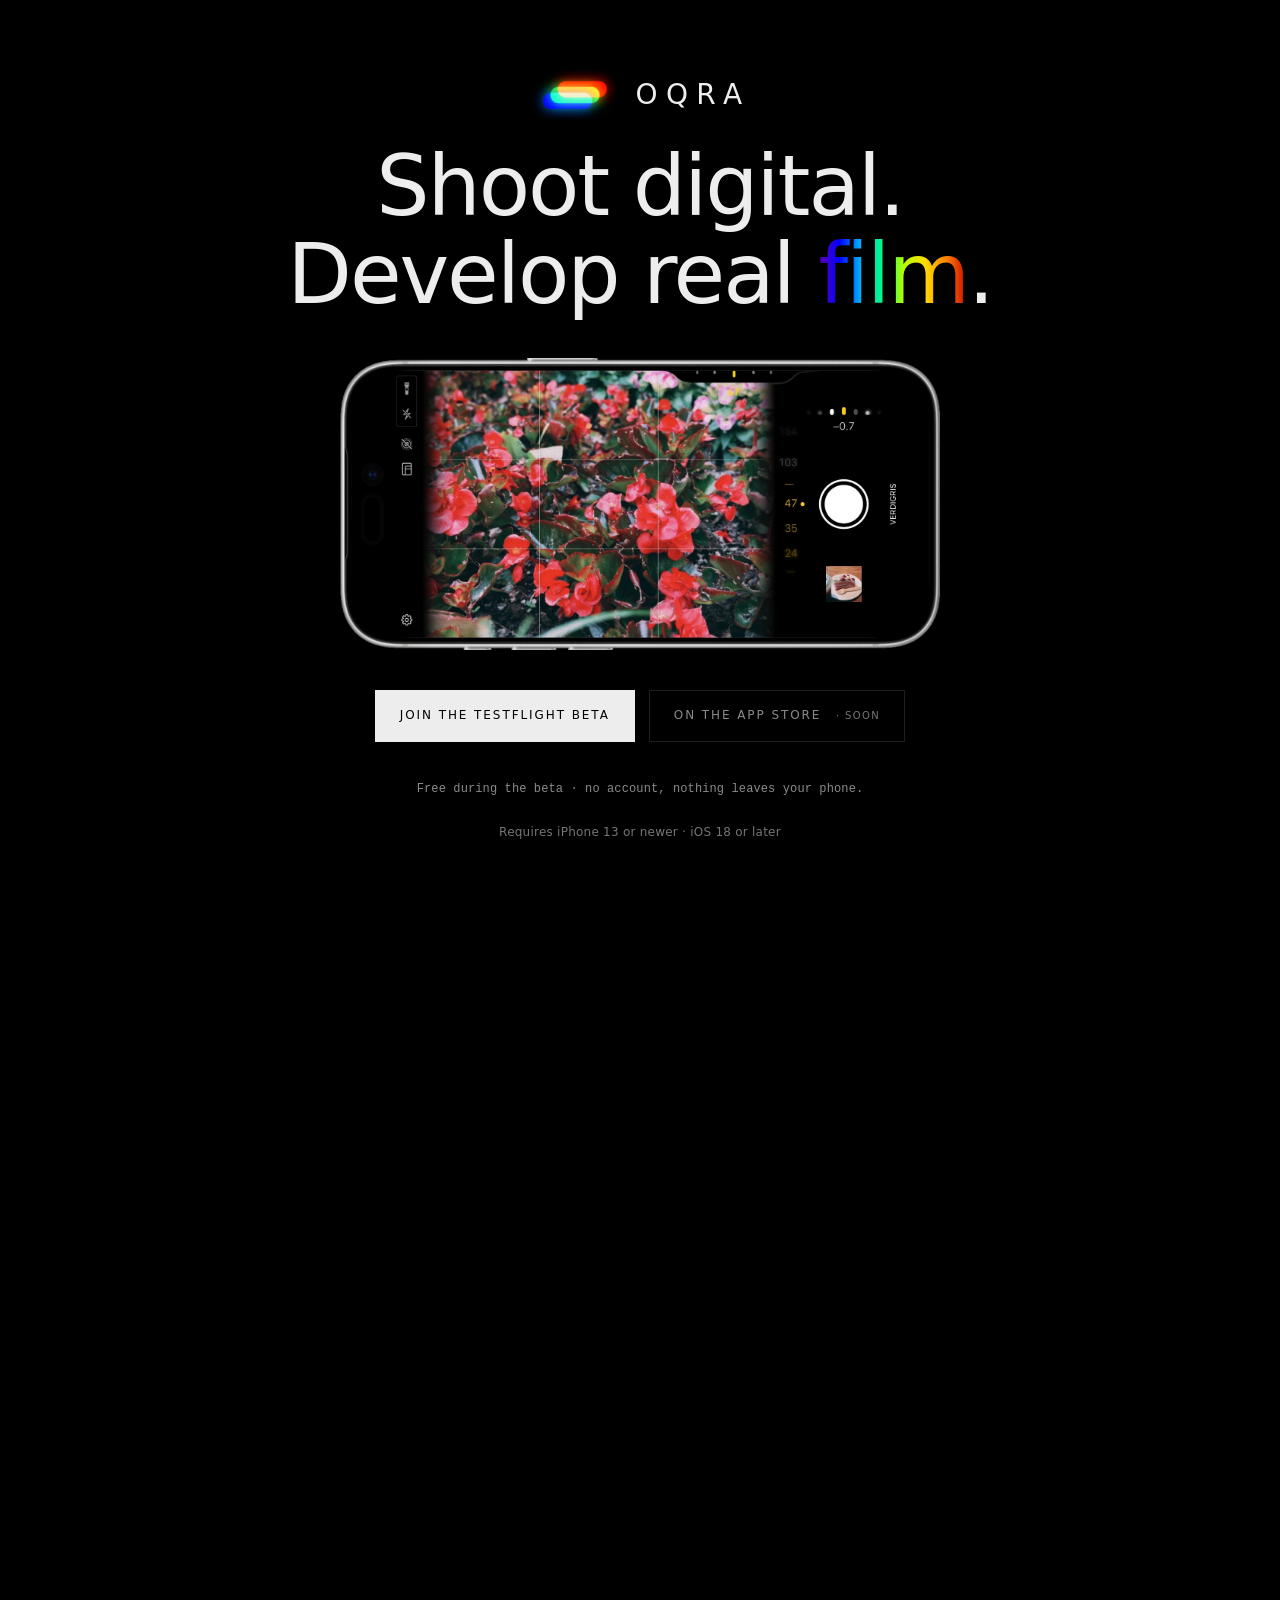
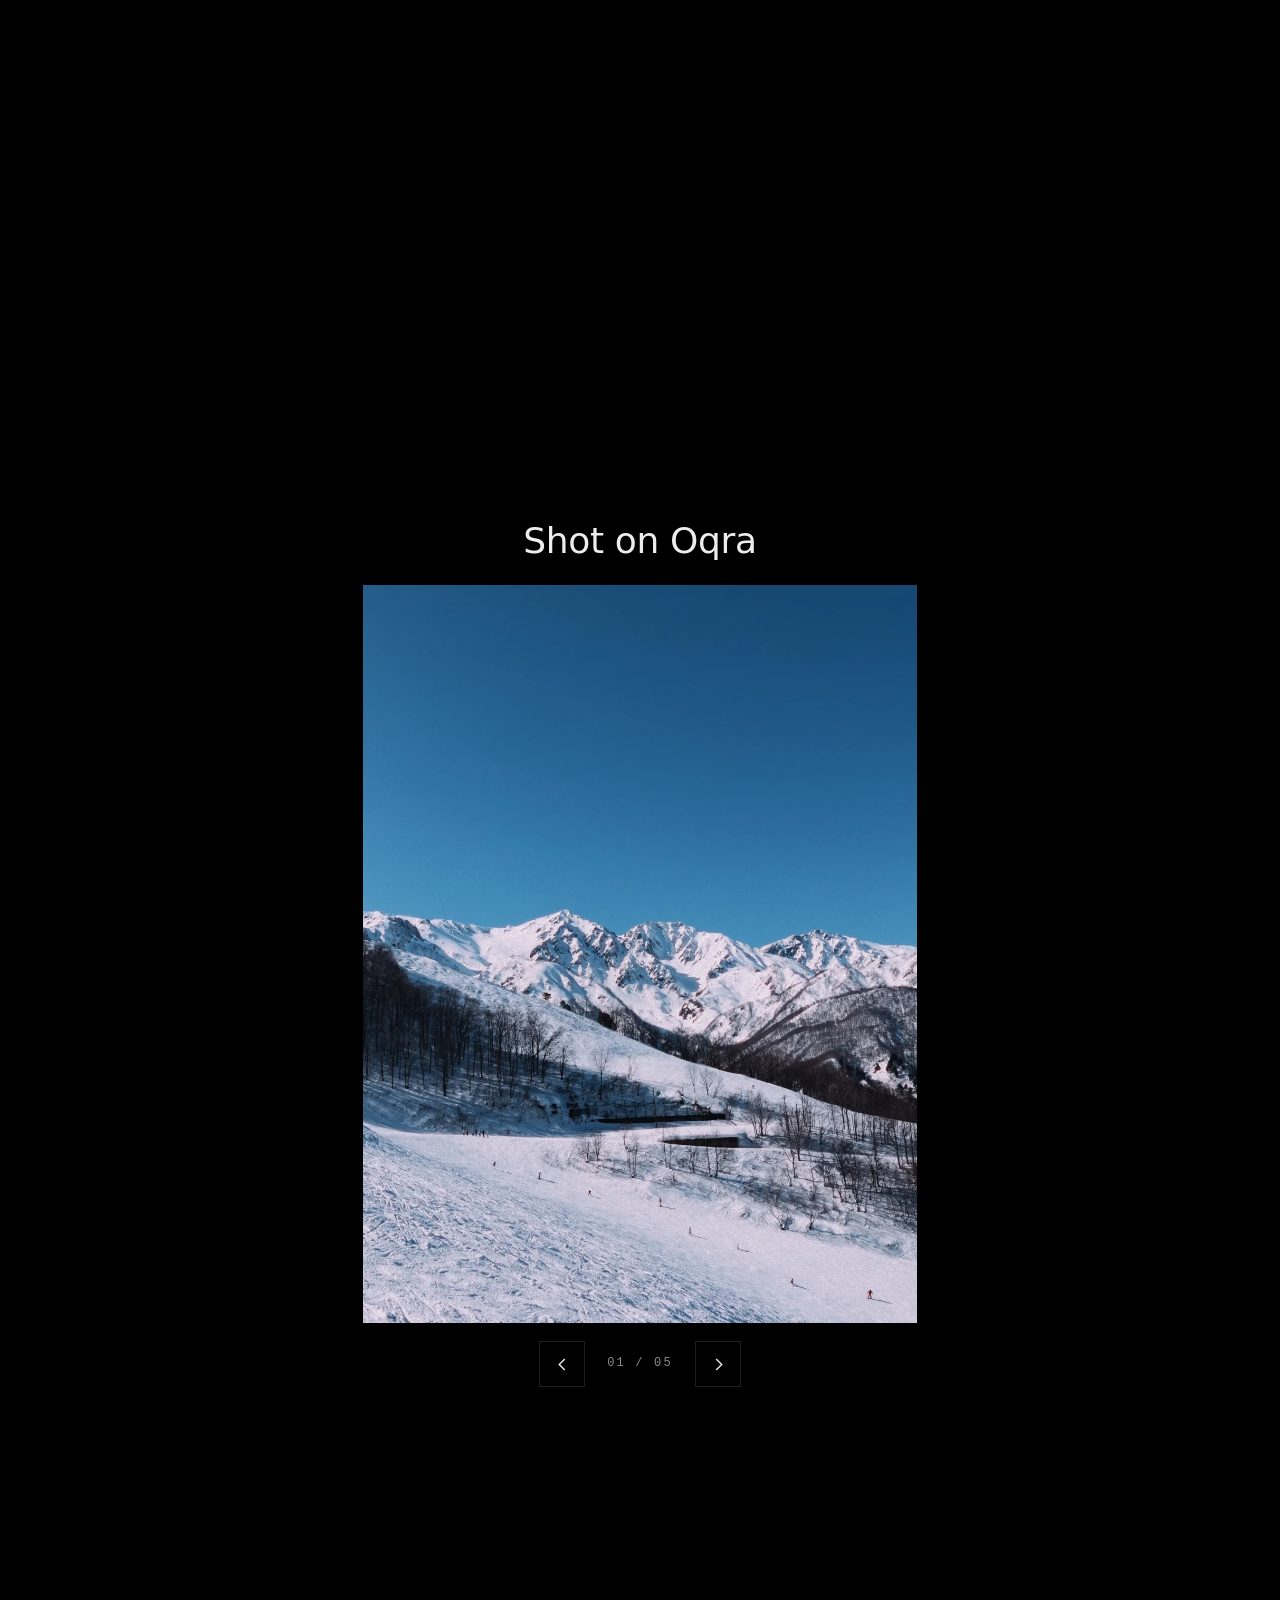
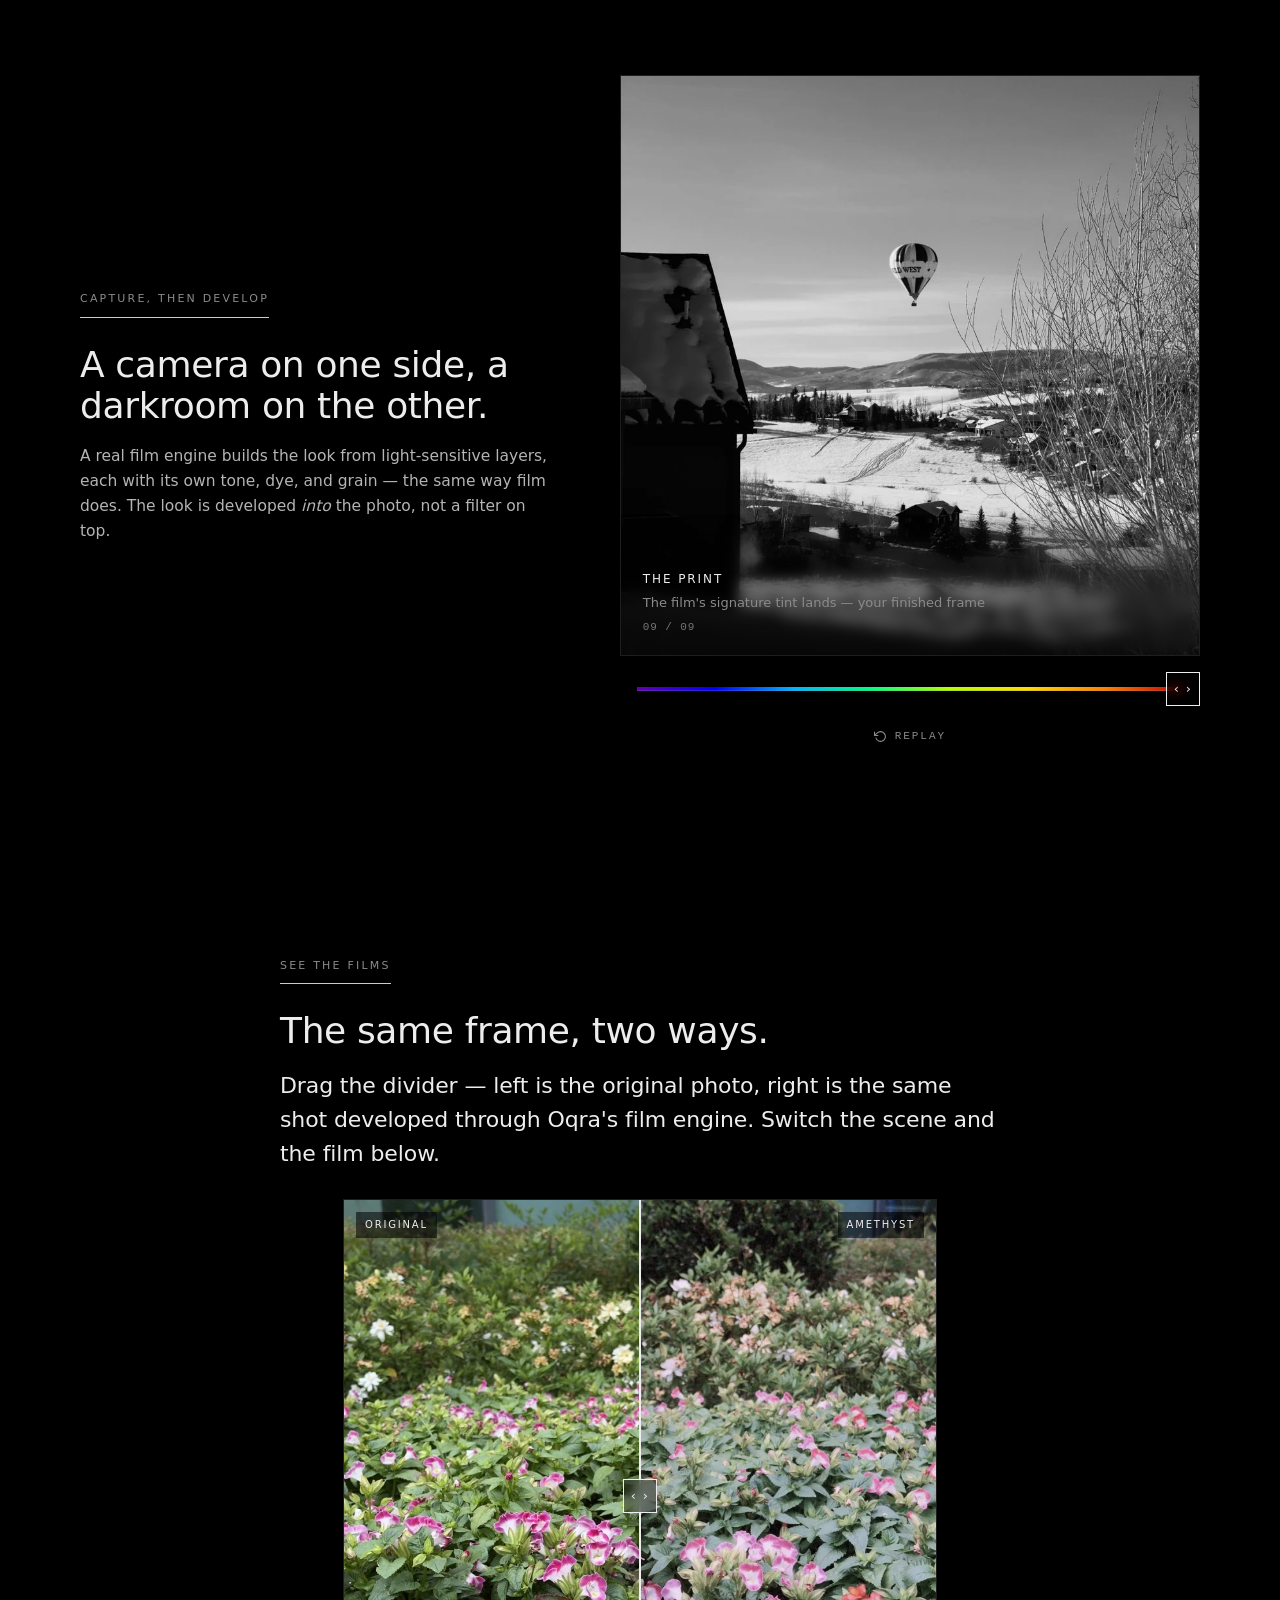
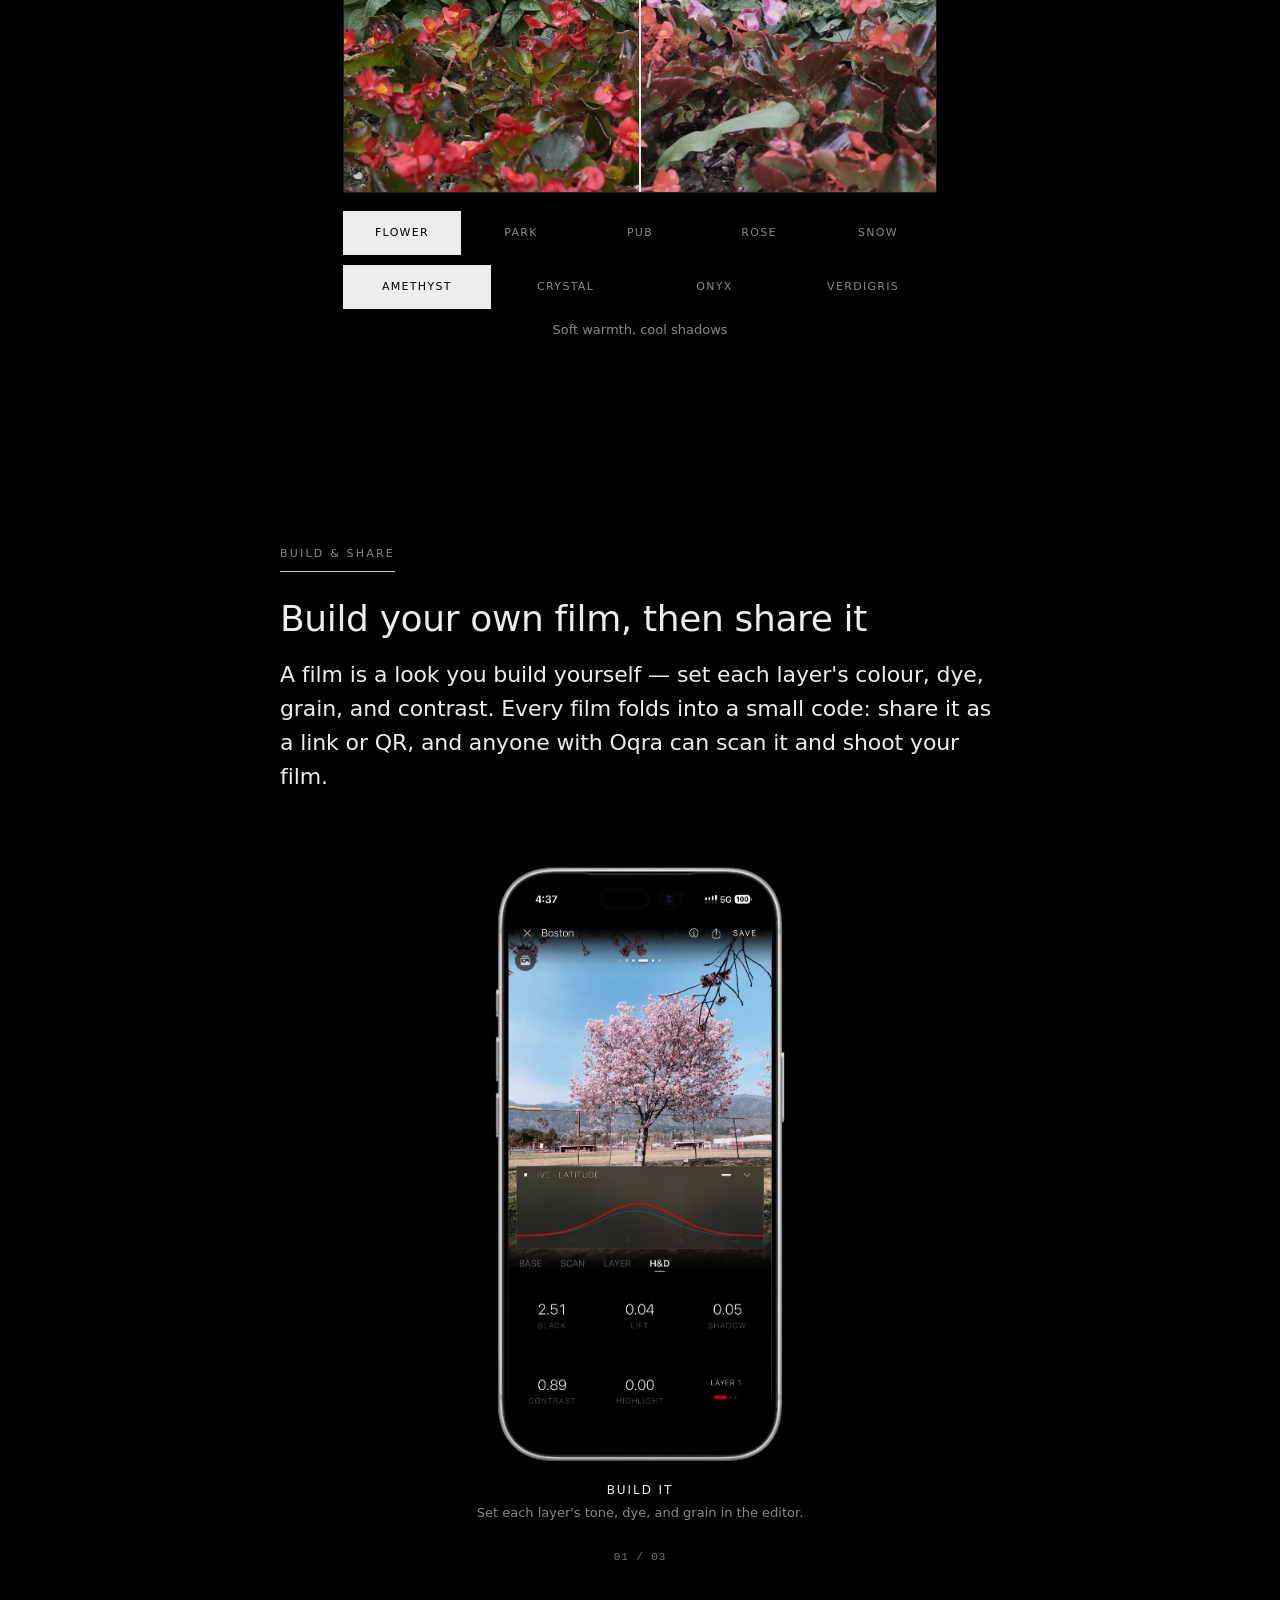
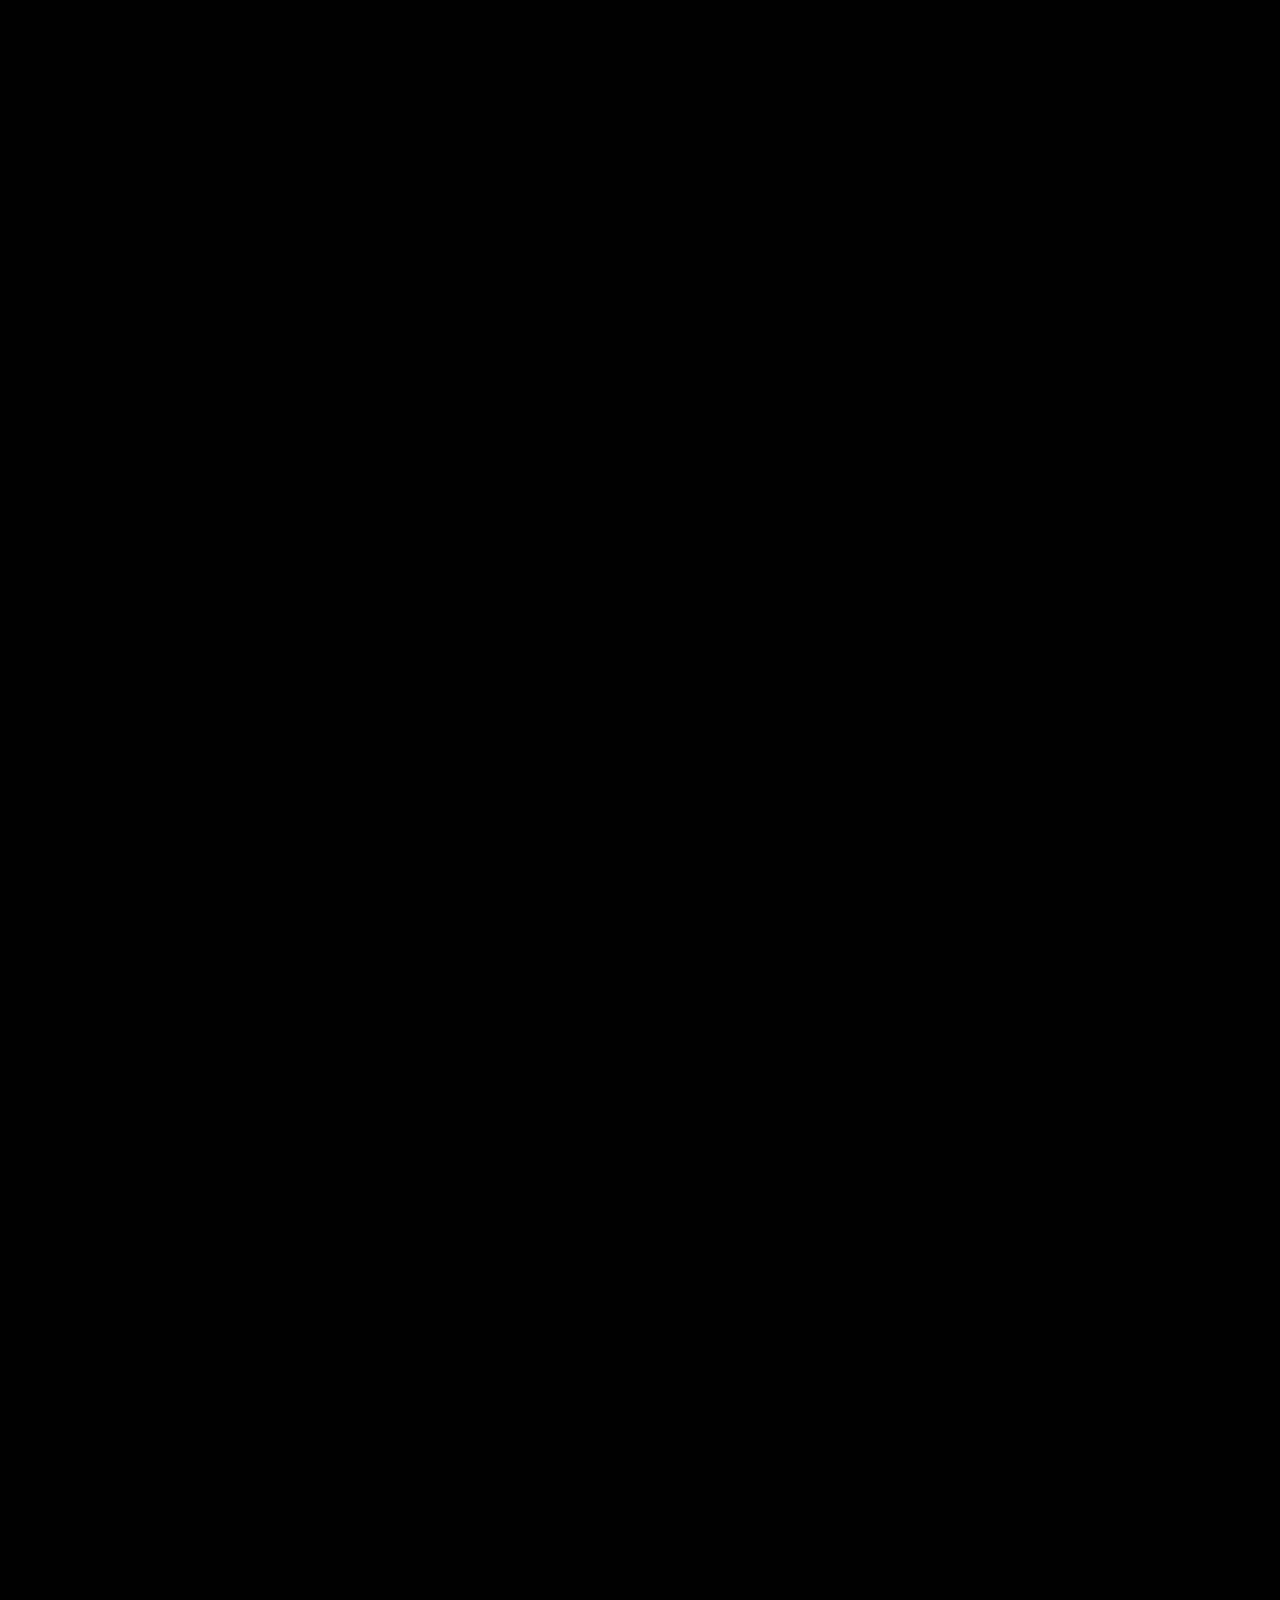
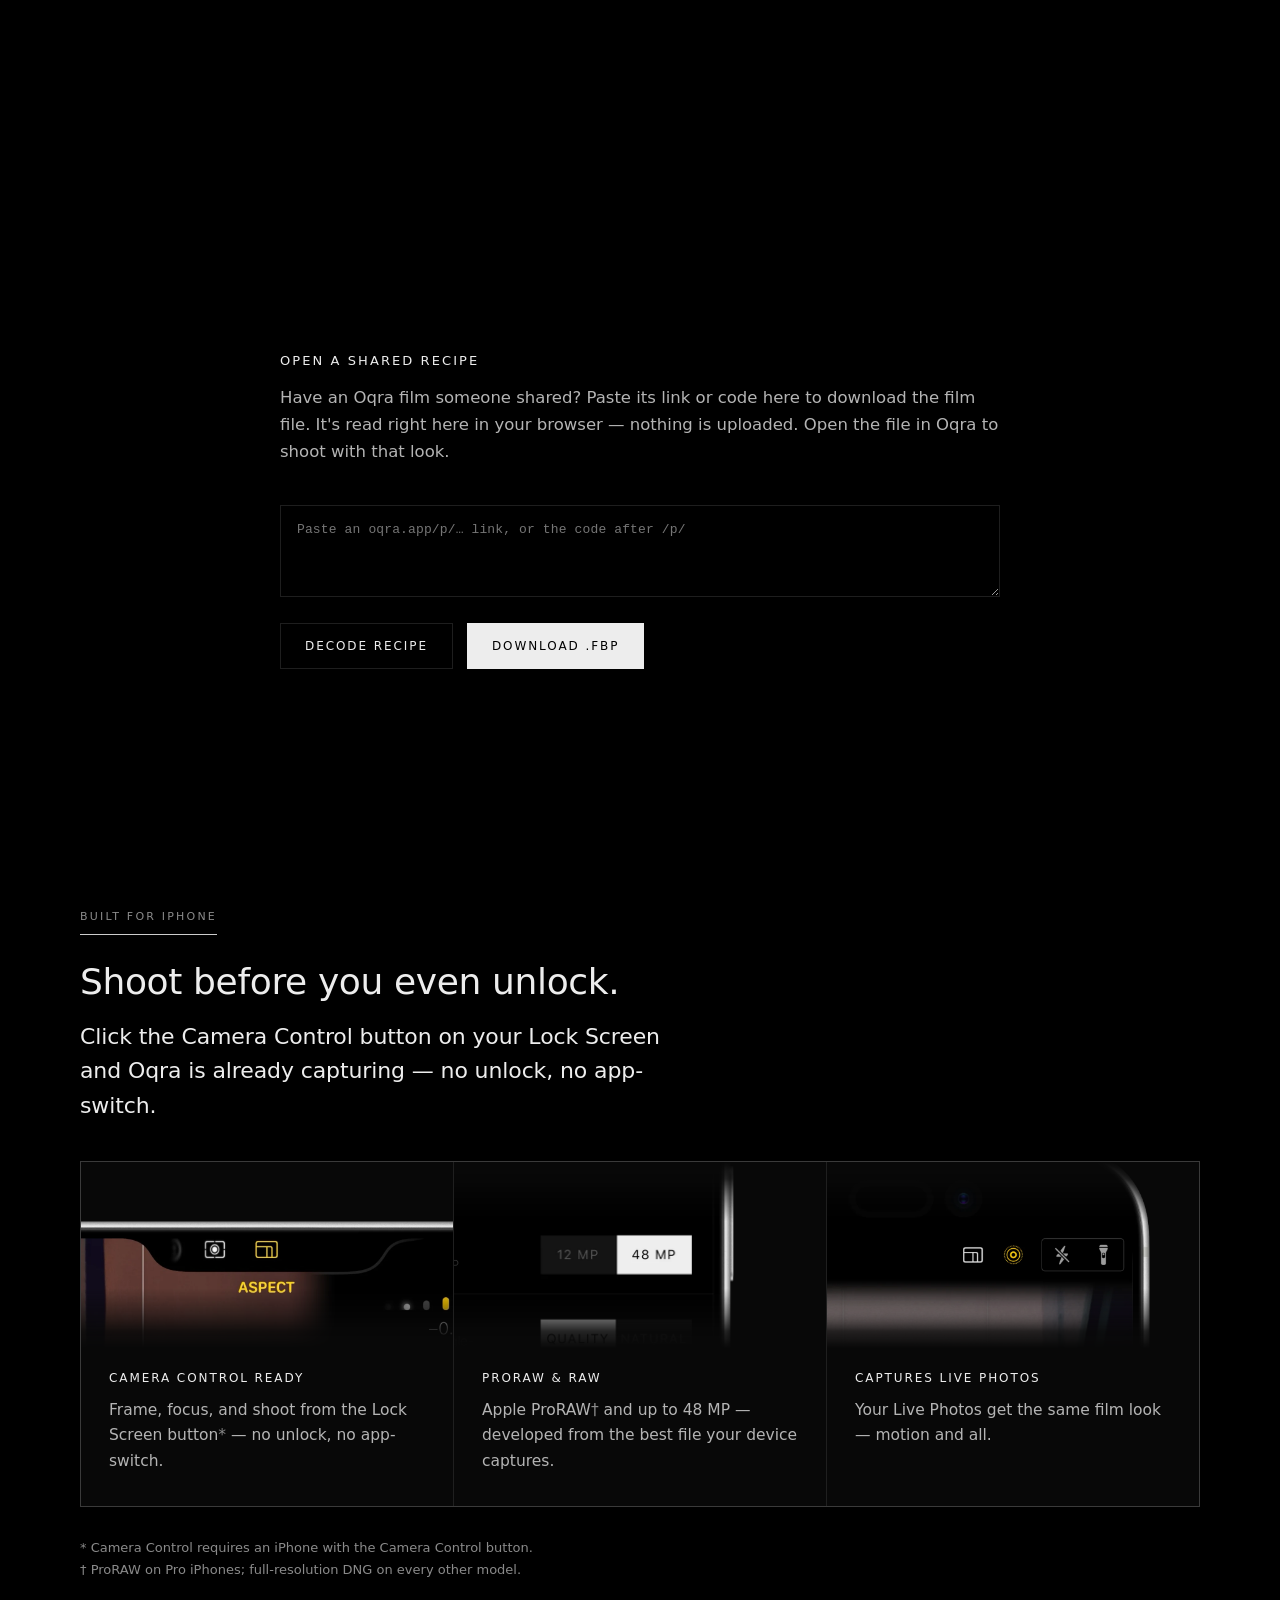
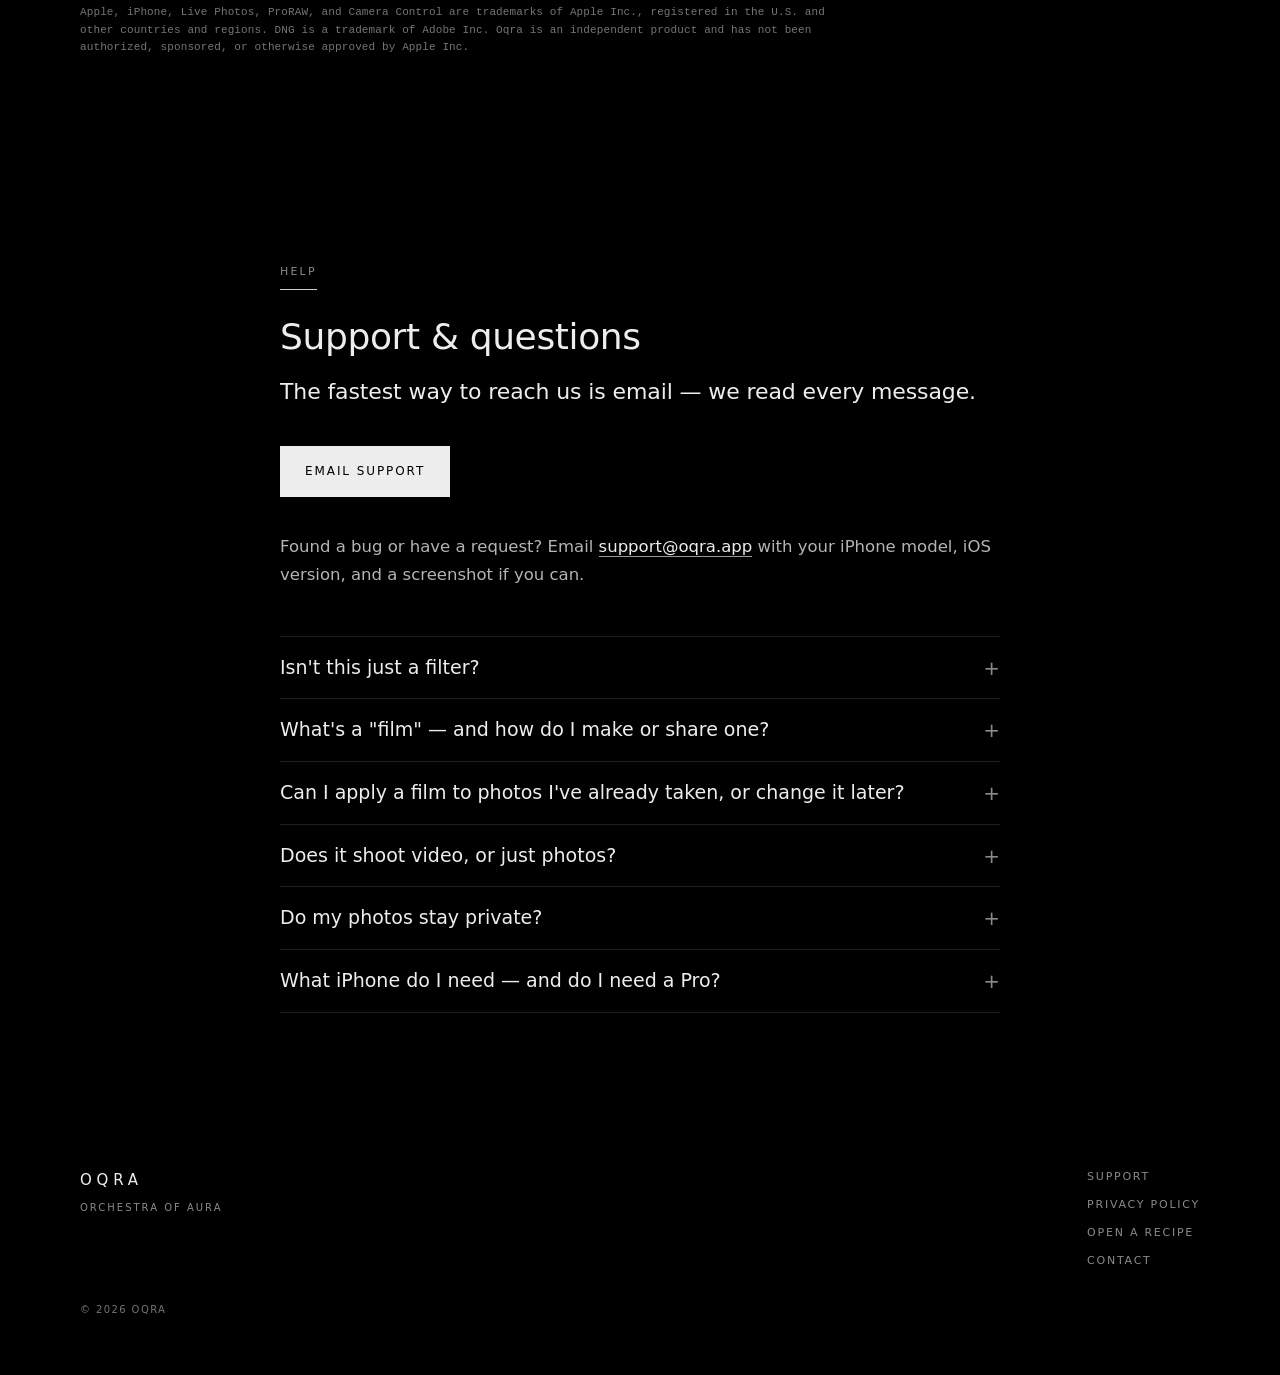
==== commit d27f1b88: "feat: UI/UX quick wins — clarity, interaction feedback, a11y, discoverability High-impact, low-effor" ====
--- a/index.html
+++ b/index.html
@@ -26,6 +26,34 @@
   <link rel="icon" type="image/png" href="/assets/img/oqra-mark.png" />
   <link rel="apple-touch-icon" type="image/png" href="/assets/img/oqra-apple-touch.png" />
   <link rel="manifest" href="/manifest.json" />
+
+  <!-- Structured data (non-executable; allowed under script-src 'self'). -->
+  <script type="application/ld+json">
+  {
+    "@context": "https://schema.org",
+    "@graph": [
+      {
+        "@type": "SoftwareApplication",
+        "name": "Oqra",
+        "applicationCategory": "PhotographyApplication",
+        "operatingSystem": "iOS 18+",
+        "url": "https://oqra.app/",
+        "image": "https://oqra.app/assets/img/oqra-icon-1024.png",
+        "description": "A film camera for iPhone that develops every frame through a real film engine — grain, halation, and dye, all on device. Load a film or build your own and share it as a code.",
+        "offers": { "@type": "Offer", "price": "0", "priceCurrency": "USD" }
+      },
+      {
+        "@type": "FAQPage",
+        "mainEntity": [
+          { "@type": "Question", "name": "Isn't this just a filter?", "acceptedAnswer": { "@type": "Answer", "text": "No. Oqra runs a real film-development engine — every shot is rebuilt from your full-resolution RAW through light-sensitive layers, with grain, halation, and dye. The look is part of the photo, not a preset laid on top." } },
+          { "@type": "Question", "name": "What is a film, and how do I make or share one?", "acceptedAnswer": { "@type": "Answer", "text": "A film is a look you load, then point and shoot. Build your own in the editor and save it to your collection. Every film folds into a code: share it as a link or QR, and anyone with Oqra can scan it to shoot your film." } },
+          { "@type": "Question", "name": "Do my photos stay private?", "acceptedAnswer": { "@type": "Answer", "text": "Yes — everything develops on your phone. No account, no servers, nothing uploaded." } },
+          { "@type": "Question", "name": "What iPhone do I need, and do I need a Pro?", "acceptedAnswer": { "@type": "Answer", "text": "iPhone 13 or newer, on iOS 18 or later, and it is free while we are in the TestFlight beta. You do not need a Pro — Pro models capture Apple ProRAW, every other iPhone captures full-resolution DNG, and Oqra develops both." } }
+        ]
+      }
+    ]
+  }
+  </script>
 </head>
 <body>
 
@@ -37,8 +65,9 @@
 <nav class="nav">
   <a class="nav__brand" href="#top" aria-label="Oqra — home"><img class="nav__logo" src="/assets/img/oqra-logo.png" alt="" width="240" height="146" />OQRA</a>
   <div class="nav__links">
-    <a class="is-secondary" href="#features">Features</a>
+    <a class="is-secondary" href="#features">Develop</a>
     <a class="is-secondary" href="#compare">See it</a>
+    <a class="is-secondary" href="#shareflow">Build &amp; share</a>
     <a href="#support">Support</a>
     <a class="accent" href="https://testflight.apple.com/join/Ya9JqGjF">Join beta</a>
   </div>
@@ -78,6 +107,7 @@
         <a class="btn btn--primary" href="https://testflight.apple.com/join/Ya9JqGjF">Join the TestFlight beta</a>
         <span class="btn btn--soon">On the App&nbsp;Store<span class="btn__note">&nbsp;· soon</span></span>
       </div>
+      <p class="hero__free">Free during the beta&nbsp;· no account, nothing leaves your phone.</p>
       <p class="hero__req">Requires iPhone&nbsp;13 or newer · iOS&nbsp;18 or later</p>
     </div>
 
@@ -156,7 +186,8 @@
           </div>
           <p class="develop__intro">A real film engine builds the look from
              light-sensitive layers, each with its own tone, dye, and grain —
-             the same way film does.</p>
+             the same way film does. The look is developed <em>into</em> the
+             photo, not a filter on top.</p>
         </div>
       </div>
     </div>
@@ -175,7 +206,7 @@
 
     <div class="ba" id="ba" style="--split:50%;" tabindex="0"
          role="slider" aria-label="Before / after reveal — drag, or use the left and right arrow keys"
-         aria-valuemin="0" aria-valuemax="100" aria-valuenow="50">
+         aria-valuemin="0" aria-valuemax="100" aria-valuenow="50" aria-valuetext="50% developed">
       <img class="ba__img ba__after"  id="baAfter"  src="/assets/img/samples/flower_amethyst.webp" alt="Developed in Oqra" width="1024" height="1024" decoding="async" draggable="false" />
       <img class="ba__img ba__before" id="baBefore" src="/assets/img/samples/flower_og.webp" alt="Original capture" width="1024" height="1024" decoding="async" draggable="false" />
       <span class="ba__label ba__label--l">Original</span>
@@ -242,8 +273,8 @@
         <button id="decodeBtn" class="btn" type="button">Decode recipe</button>
         <button id="downloadBtn" class="btn btn--primary" type="button" hidden>Download .fbp</button>
       </div>
-      <div id="decodeStatus" class="decoder__status"></div>
-      <div id="recipeSpec"></div>
+      <div id="decodeStatus" class="decoder__status" role="status" aria-live="polite"></div>
+      <div id="recipeSpec" aria-live="polite"></div>
     </div>
   </div>
 </section>
--- a/styles.css
+++ b/styles.css
@@ -30,6 +30,12 @@
      decode field, and bordered buttons. */
   --glass:        rgba(0, 0, 0, 0.72);
   --glass-blur:   saturate(140%) blur(12px);
+  /* Same frosted surface with the blur dropped. Over the dark page (and the
+     already-soft hero-glow bloom) the 12px blur does no visible work, while the
+     saturate keeps the faint spectrum tint pixel-identical. Used on every glass
+     surface EXCEPT the nav — whose blur genuinely frosts photos scrolling under
+     it — so we shed the costly per-frame backdrop-blur pass with no visible loss. */
+  --glass-tint:   saturate(140%);
 
   --ink:          #ededed;   /* value — bright/primary text */
   --ink-dim:      #b4b4b4;   /* body copy (web-readability tier) */
@@ -46,6 +52,15 @@
     #6400b4 0%,    /* 380nm */ #0000ff 14.3%,  /* 440 */ #00b4ff 28.6%, /* 490 */
     #00ff80 42.9%, /* 510 */   #b4ff00 57.1%,  /* 560 */ #ffdc00 71.4%, /* 590 */
     #ff8000 85.7%, /* 620 */   #c80000 100%);  /* 700nm */
+  /* The same spectrum pre-blurred by 10vw (the hero-glow's old filter radius),
+     baked into stops so the glow needs no per-frame blur. Generated by Gaussian-
+     blurring --spectrum at r = width/12; matches the blurred look at any viewport
+     because the old blur was viewport-relative (10vw over a 120vw band ≈ 8%). */
+  --spectrum-soft: linear-gradient(90deg,
+    #4501cb 0%,   #320ad9 6.7%,  #1a24eb 13.3%, #0953f3 20%,   #028ce7 26.7%,
+    #07bfc7 33.3%,#1be297 40%,   #44f461 46.7%, #7bf833 53.3%, #b2f113 60%,
+    #dae005 66.7%,#f0c500 73.3%, #f79f00 80%,   #f07100 86.7%, #e34500 93.3%,
+    #d92900 100%);
   --live:       #00c8c8;   /* cyan — app "live" indicator (utilitarian) */
   --destructive:#f23c36;   /* app filmic-red — errors only (utilitarian) */
 
@@ -84,22 +99,40 @@
    centre. Because it's fixed and lives on <html> (with <body> transparent),
    every part of the page — including the reserved space above the hero — sits
    on this same canvas, so there's no black bar at the top. */
-/* Page-wide spectrum glow — a fixed, blurred band anchored at the top, behind
-   all content. A real element (not a pseudo) so hero.js can write its transform
-   and opacity directly each frame (compositor-only, no tree-wide style
-   invalidation). hero.js grows it FROM the top (scaleY) as you scroll into phase
-   two; this default state (full) is what no-JS / reduced motion sees. */
+/* Page-wide spectrum glow — a fixed, soft band anchored at the top, behind all
+   content. A real element (not a pseudo) so hero.js can write its transform and
+   opacity directly each frame (compositor-only, no tree-wide style invalidation).
+   hero.js grows it FROM the top (scaleY) as you scroll into phase two; this
+   default state (full) is what no-JS / reduced motion sees.
+
+   No filter: blur — the --spectrum gradient is already smooth between stops, so
+   the softness is carried entirely by the mask (a radial falloff for the
+   sides/bottom, intersected with a short top fade that stands in for the blur's
+   old top-edge softening). This drops the page's one full-viewport blurred render
+   surface — the most expensive per-scroll-frame compositing layer on mobile —
+   while keeping the bloom visually identical. */
 .hero-glow {
   position: fixed;
   left: 50%;
   top: 0;
   transform: translateX(-50%) scaleY(1);
   transform-origin: top center;
-  width: 80vw;
-  height: 75vh;
-  background: var(--spectrum);
-  filter: blur(140px);
-  opacity: 0.32;
+  width: 120%;    /* a touch past the viewport so the horizontal falloff lands
+                     off-screen (fixed elements don't add horizontal scroll) */
+  height: 100%;
+  background: var(--spectrum-soft);   /* pre-blurred spectrum — no filter needed */
+  /* Radial falloff (soft bloom from the top, faded at the sides/bottom) ∩ a short
+     top fade, so it reads as a soft bloom — not a hard-edged spectrum bar at the
+     very top — without any blur raster. */
+  -webkit-mask-image:
+    radial-gradient(100% 78% at 50% 18%, #000 0%, #000 40%, transparent 100%),
+    linear-gradient(to bottom, rgba(0,0,0,0.5) 0, #000 clamp(40px, 10vw, 140px));
+  -webkit-mask-composite: source-in;
+  mask-image:
+    radial-gradient(100% 78% at 50% 18%, #000 0%, #000 40%, transparent 100%),
+    linear-gradient(to bottom, rgba(0,0,0,0.5) 0, #000 clamp(40px, 10vw, 140px));
+  mask-composite: intersect;
+  opacity: 0.28;
   z-index: -1;
   pointer-events: none;
   will-change: transform, opacity;
@@ -338,8 +371,8 @@
   border-radius: 0;                      /* hard-edged */
   color: var(--ink);
   background: var(--glass);       /* frosted glass, like the nav/cards */
-  -webkit-backdrop-filter: var(--glass-blur);
-  backdrop-filter: var(--glass-blur);
+  -webkit-backdrop-filter: var(--glass-tint);
+  backdrop-filter: var(--glass-tint);
   cursor: pointer;
   transition: border-color 150ms ease-out, background 150ms ease-out, color 150ms ease-out;
 }
@@ -493,9 +526,17 @@
 .speclist li { padding: 0 14px; border-left: 1px solid var(--rule-bright); }
 .speclist li:first-child { padding-left: 0; border-left: 0; }
 
+/* Reassurance at the install decision — quiet, mono, like a spec line. */
+.hero__free {
+  margin: 16px 0 0;
+  font-family: var(--font-mono);
+  font-size: 12px;
+  letter-spacing: 0.01em;
+  color: var(--ink-faint);
+}
 /* Device requirement — quiet, sets expectations before the install decision. */
 .hero__req {
-  margin: 14px 0 0;
+  margin: 6px 0 0;
   font-size: 12px;
   letter-spacing: 0.02em;
   color: var(--ink-ghost);
@@ -554,8 +595,8 @@
   border: 1px solid var(--rule-bright);
   border-radius: 0;          /* hard-edged */
   background: var(--glass);   /* frosted glass, like the nav/cards/buttons */
-  -webkit-backdrop-filter: var(--glass-blur);
-  backdrop-filter: var(--glass-blur);
+  -webkit-backdrop-filter: var(--glass-tint);
+  backdrop-filter: var(--glass-tint);
   color: var(--ink);
   cursor: pointer;
   transition: border-color 150ms ease-out, color 150ms ease-out;
@@ -586,10 +627,10 @@
   margin-top: 8px;
 }
 .feature {
-  /* same frosted infill as the floating nav bar */
+  /* same frosted infill as the floating nav bar (blur dropped — see --glass-tint) */
   background: var(--glass);
-  -webkit-backdrop-filter: var(--glass-blur);
-  backdrop-filter: var(--glass-blur);
+  -webkit-backdrop-filter: var(--glass-tint);
+  backdrop-filter: var(--glass-tint);
   padding-bottom: clamp(24px, 2.6vw, 32px);
   overflow: hidden;
 }
@@ -750,8 +791,8 @@
   min-height: 92px;
   resize: vertical;
   background: var(--glass);   /* frosted glass, like the nav/cards */
-  -webkit-backdrop-filter: var(--glass-blur);
-  backdrop-filter: var(--glass-blur);
+  -webkit-backdrop-filter: var(--glass-tint);
+  backdrop-filter: var(--glass-tint);
   border: 1px solid var(--rule-bright);
   border-radius: 0;
   color: var(--ink);
@@ -886,6 +927,16 @@
   letter-spacing: 0.1em;
   cursor: ew-resize;
 }
+/* Affordance: brighten the border on hover; go solid + "grabbing" while
+   dragging (compare.js / stepper.js toggle .is-grabbing on the control). No
+   scale-bump — the hard-edged datasheet handle stays put. */
+.ba__handle:hover, .develop__scrub-handle:hover { border-color: #fff; }
+.ba.is-grabbing .ba__handle,
+.develop__scrub.is-grabbing .develop__scrub-handle {
+  border-color: #fff;
+  background: rgba(0, 0, 0, 0.82);
+  cursor: grabbing;
+}
 .ba__handle {
   position: absolute;
   top: 50%; left: 50%;
@@ -941,8 +992,8 @@
   border: 0;
   border-radius: 0;
   background: var(--glass);   /* frosted glass — inactive */
-  -webkit-backdrop-filter: var(--glass-blur);
-  backdrop-filter: var(--glass-blur);
+  -webkit-backdrop-filter: var(--glass-tint);
+  backdrop-filter: var(--glass-tint);
   color: var(--ink-faint);
   font-family: var(--font-sans);
   font-size: 11px;
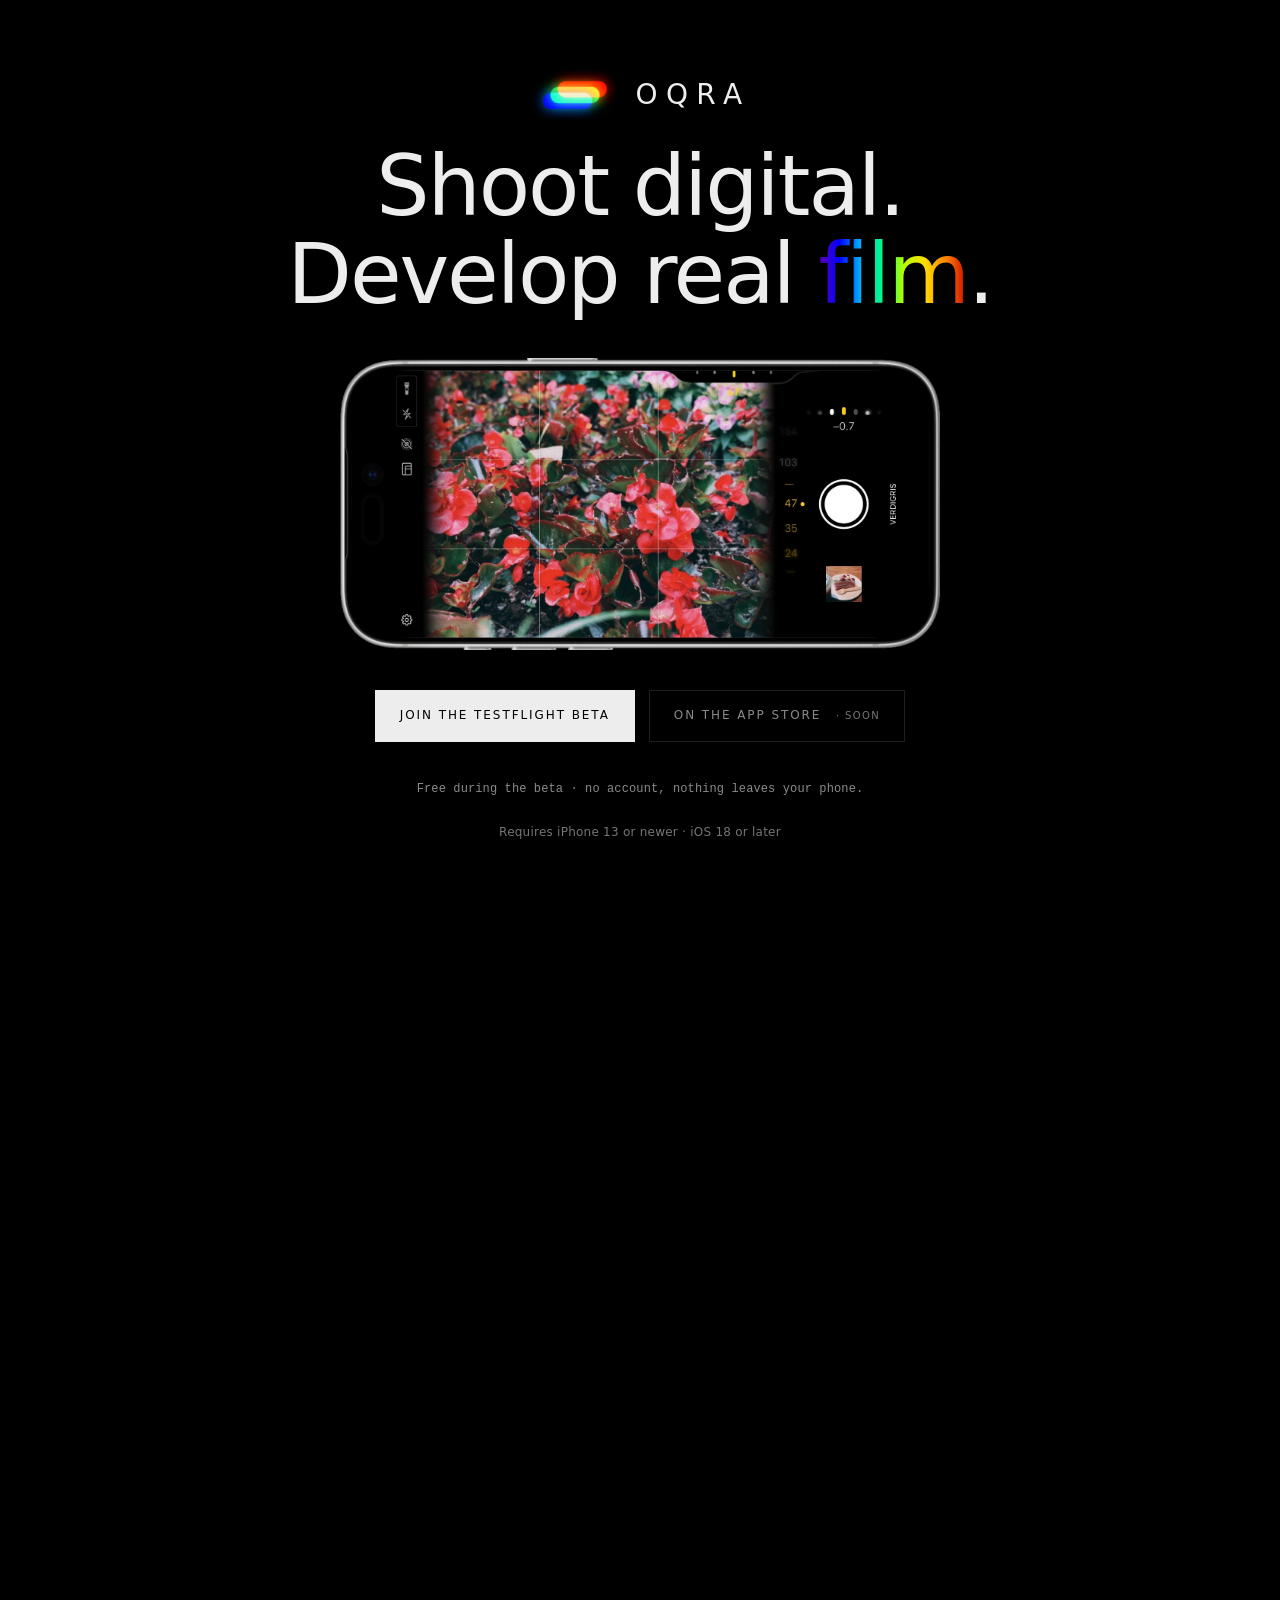
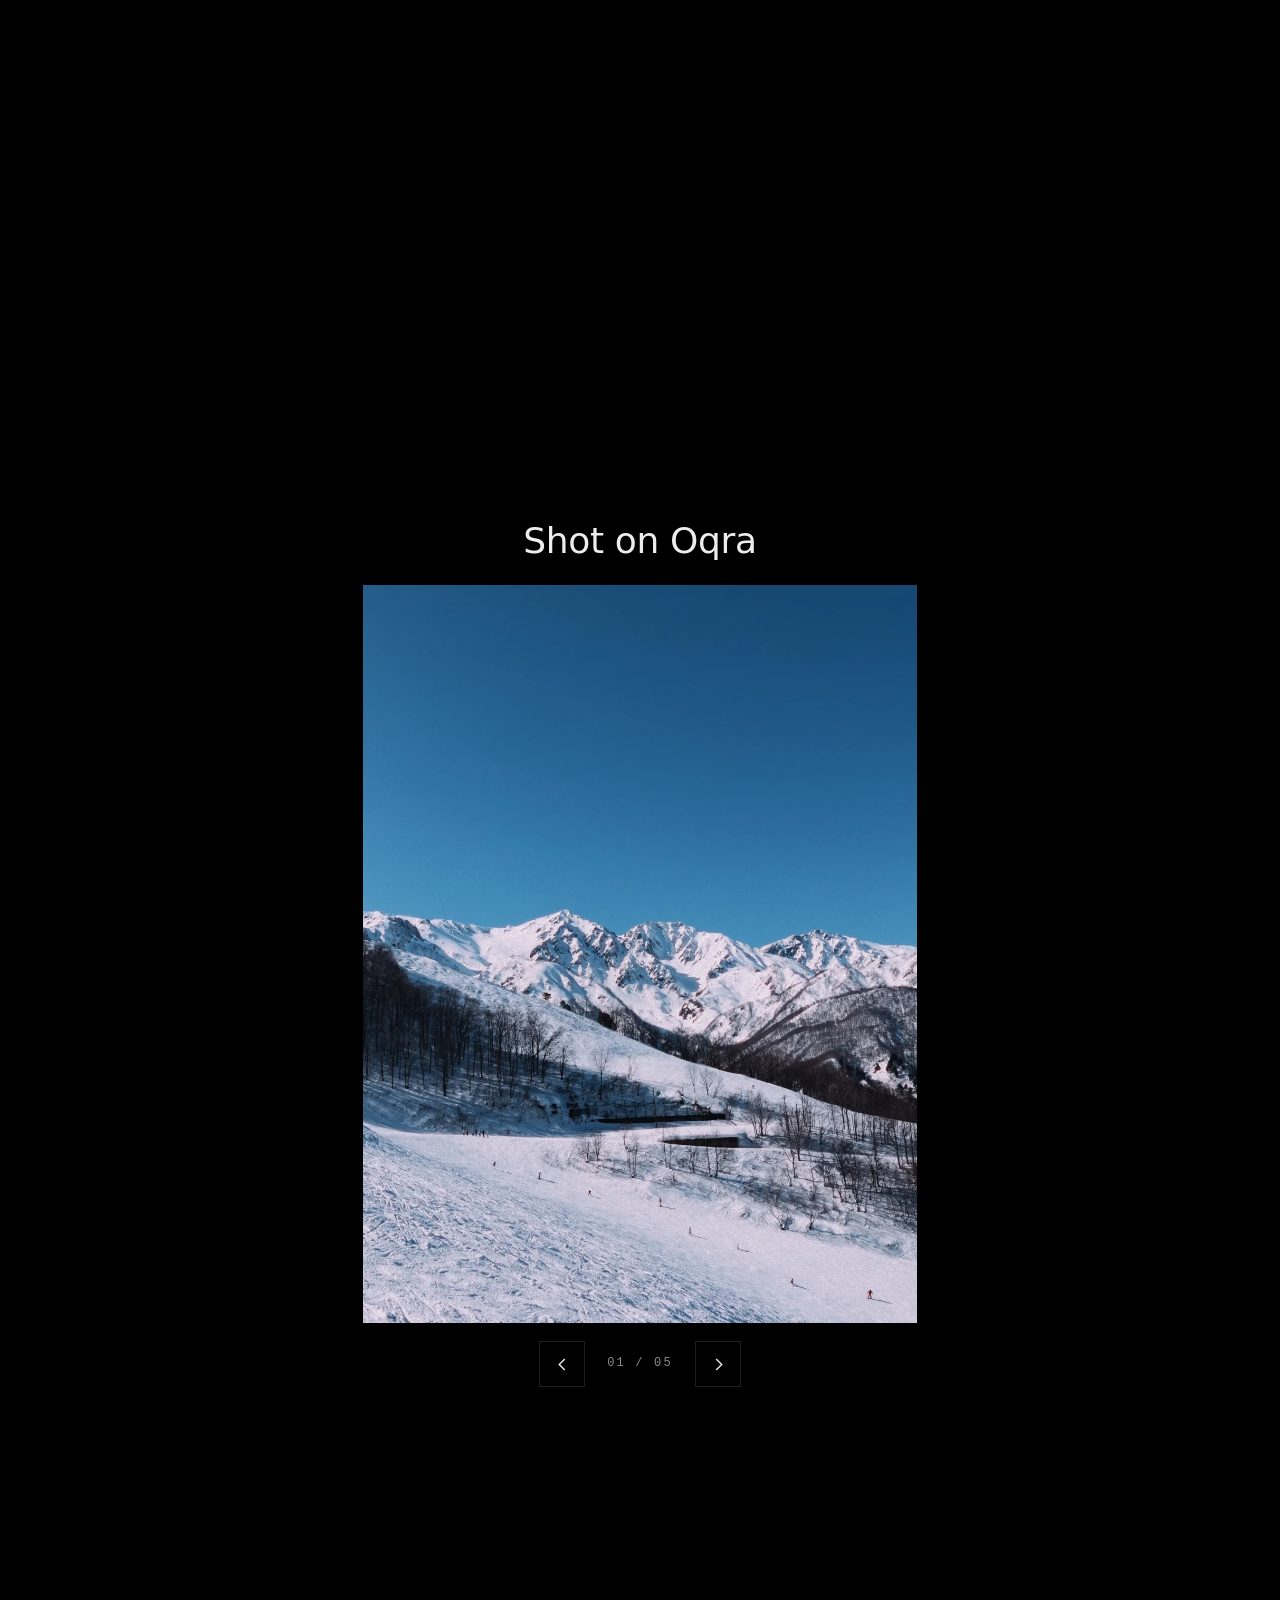
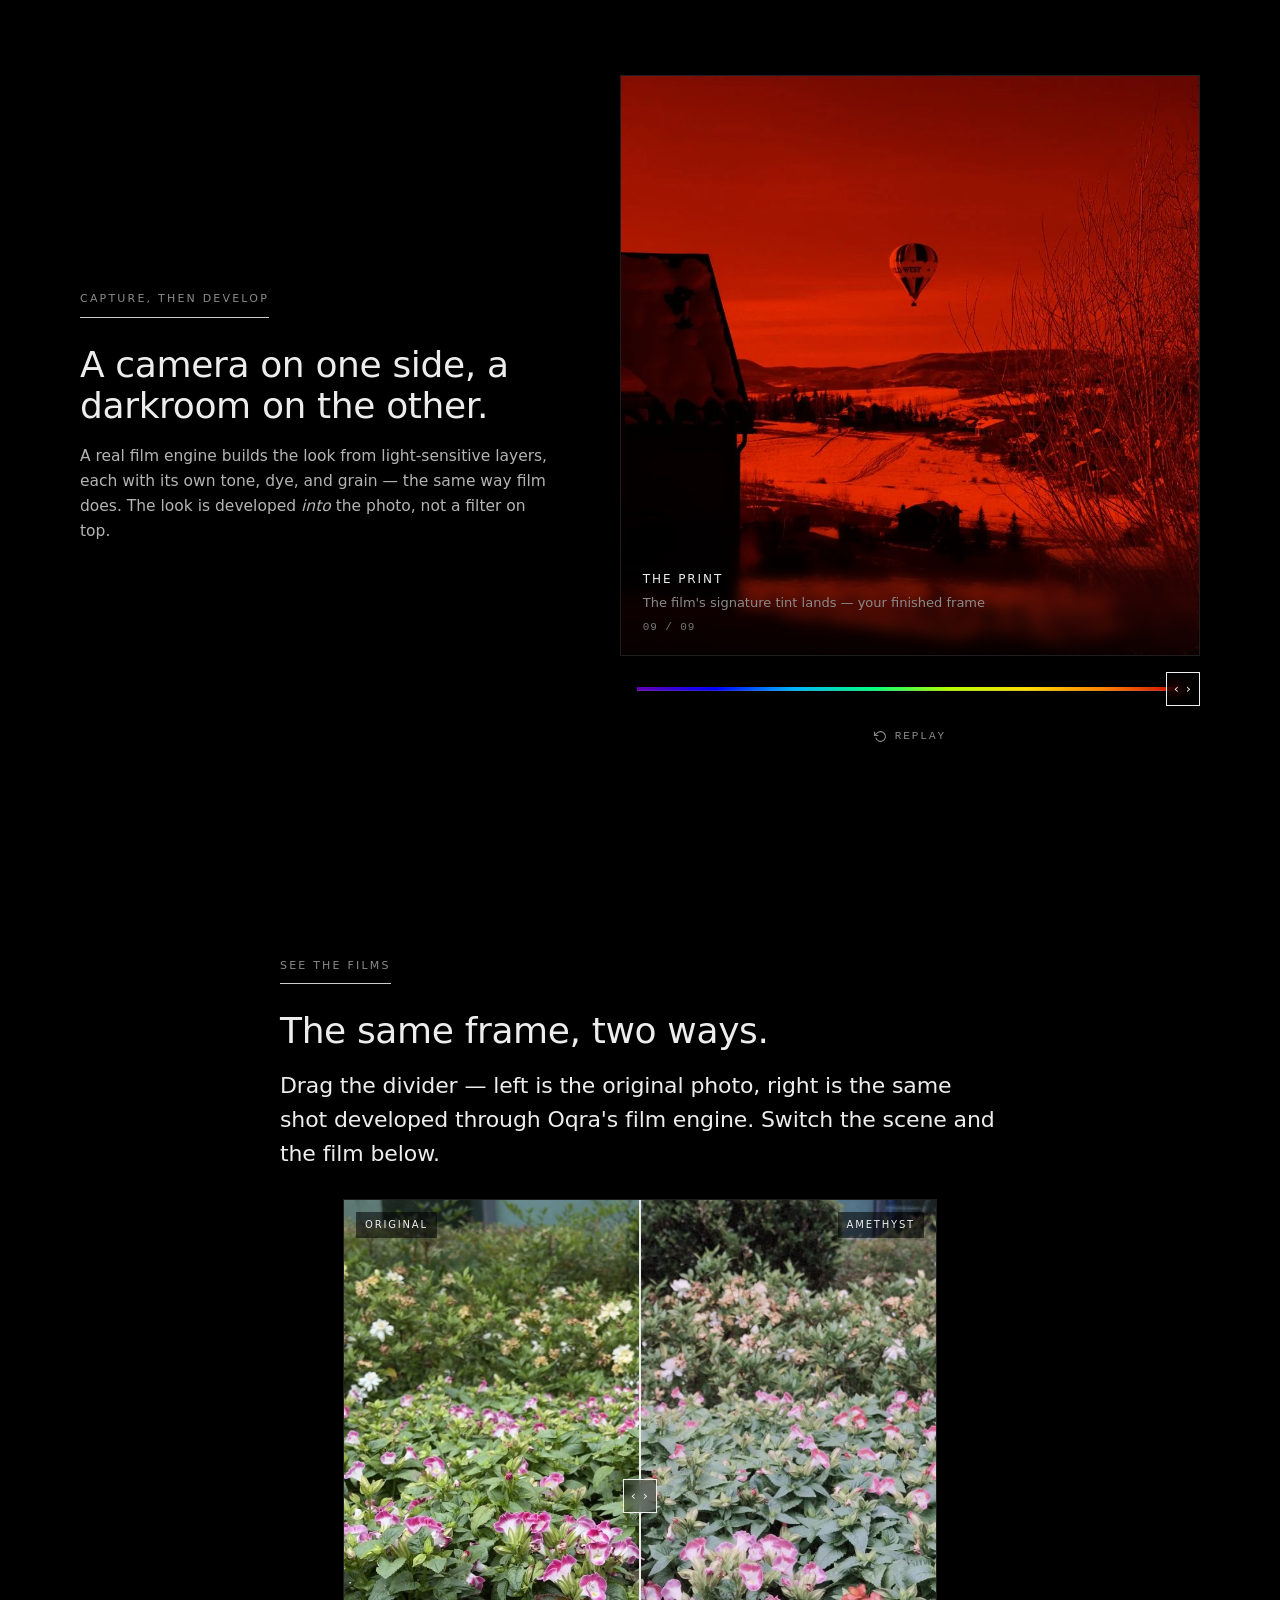
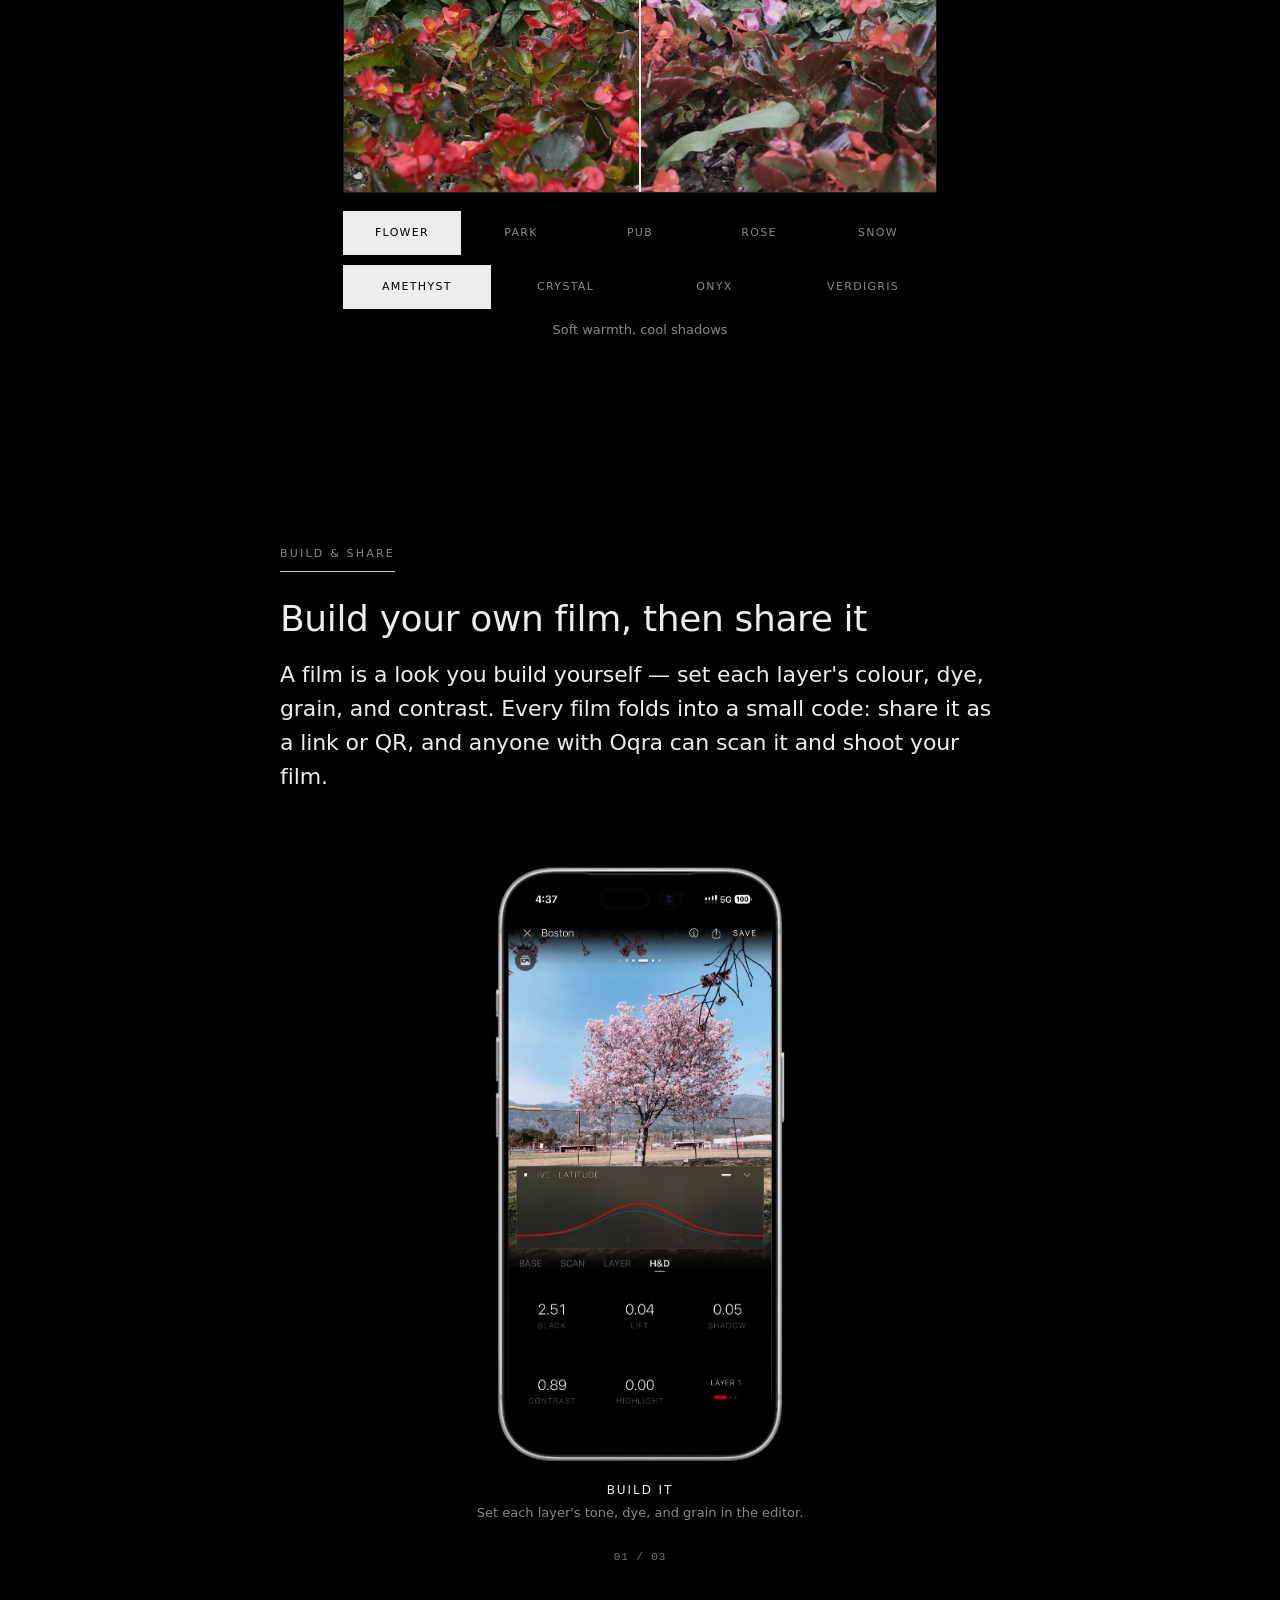
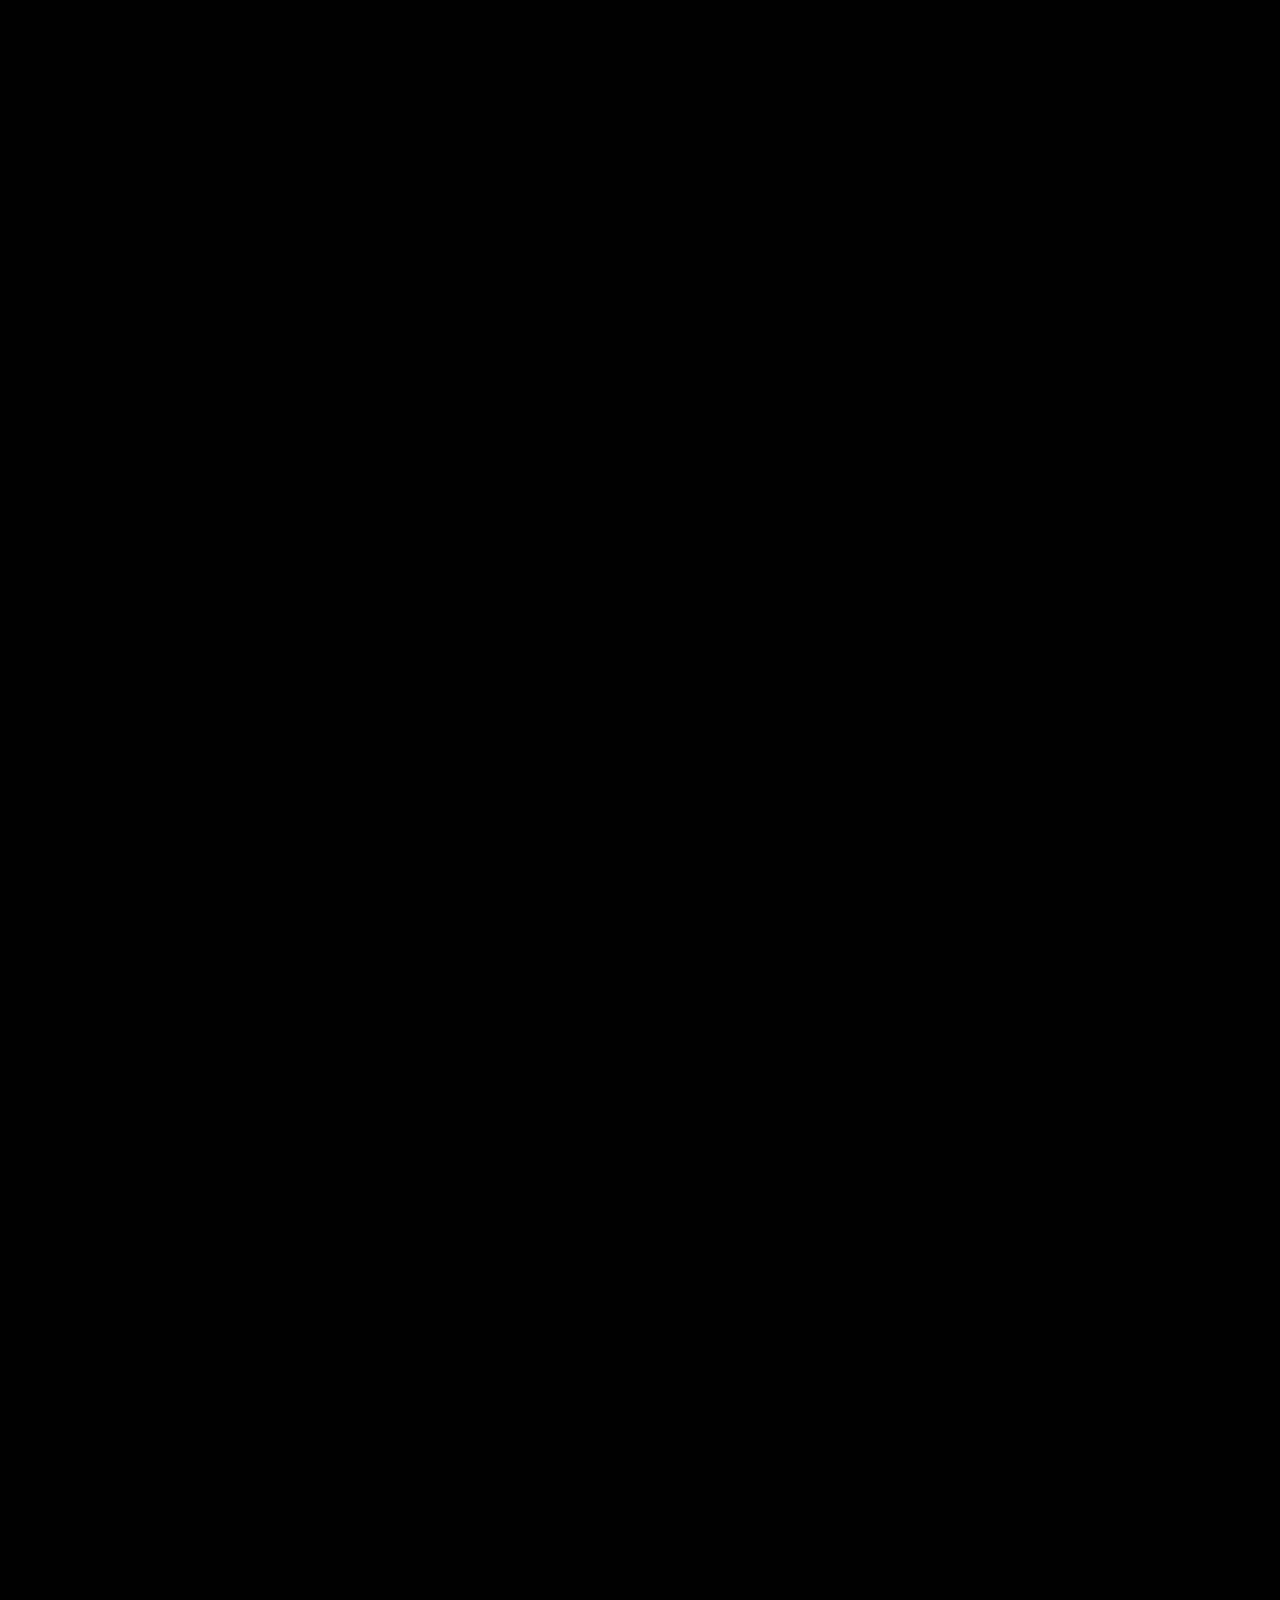
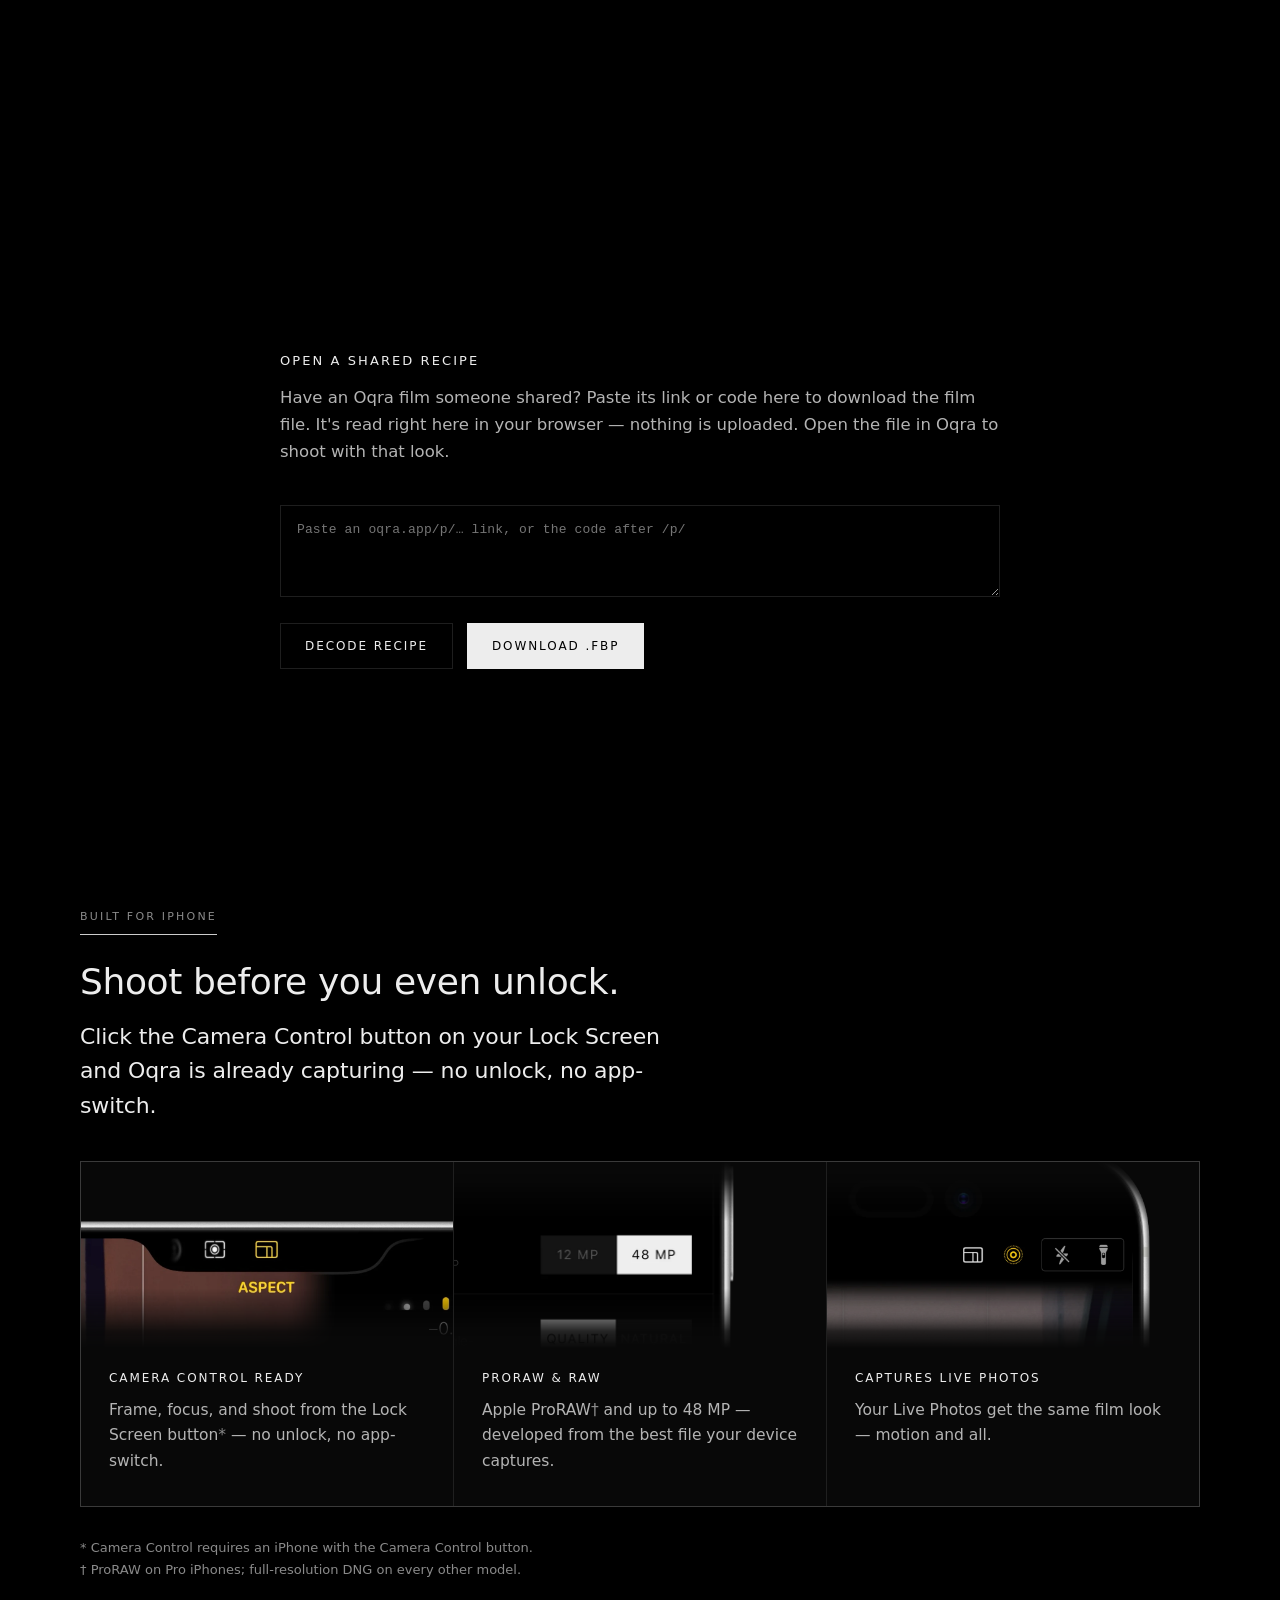
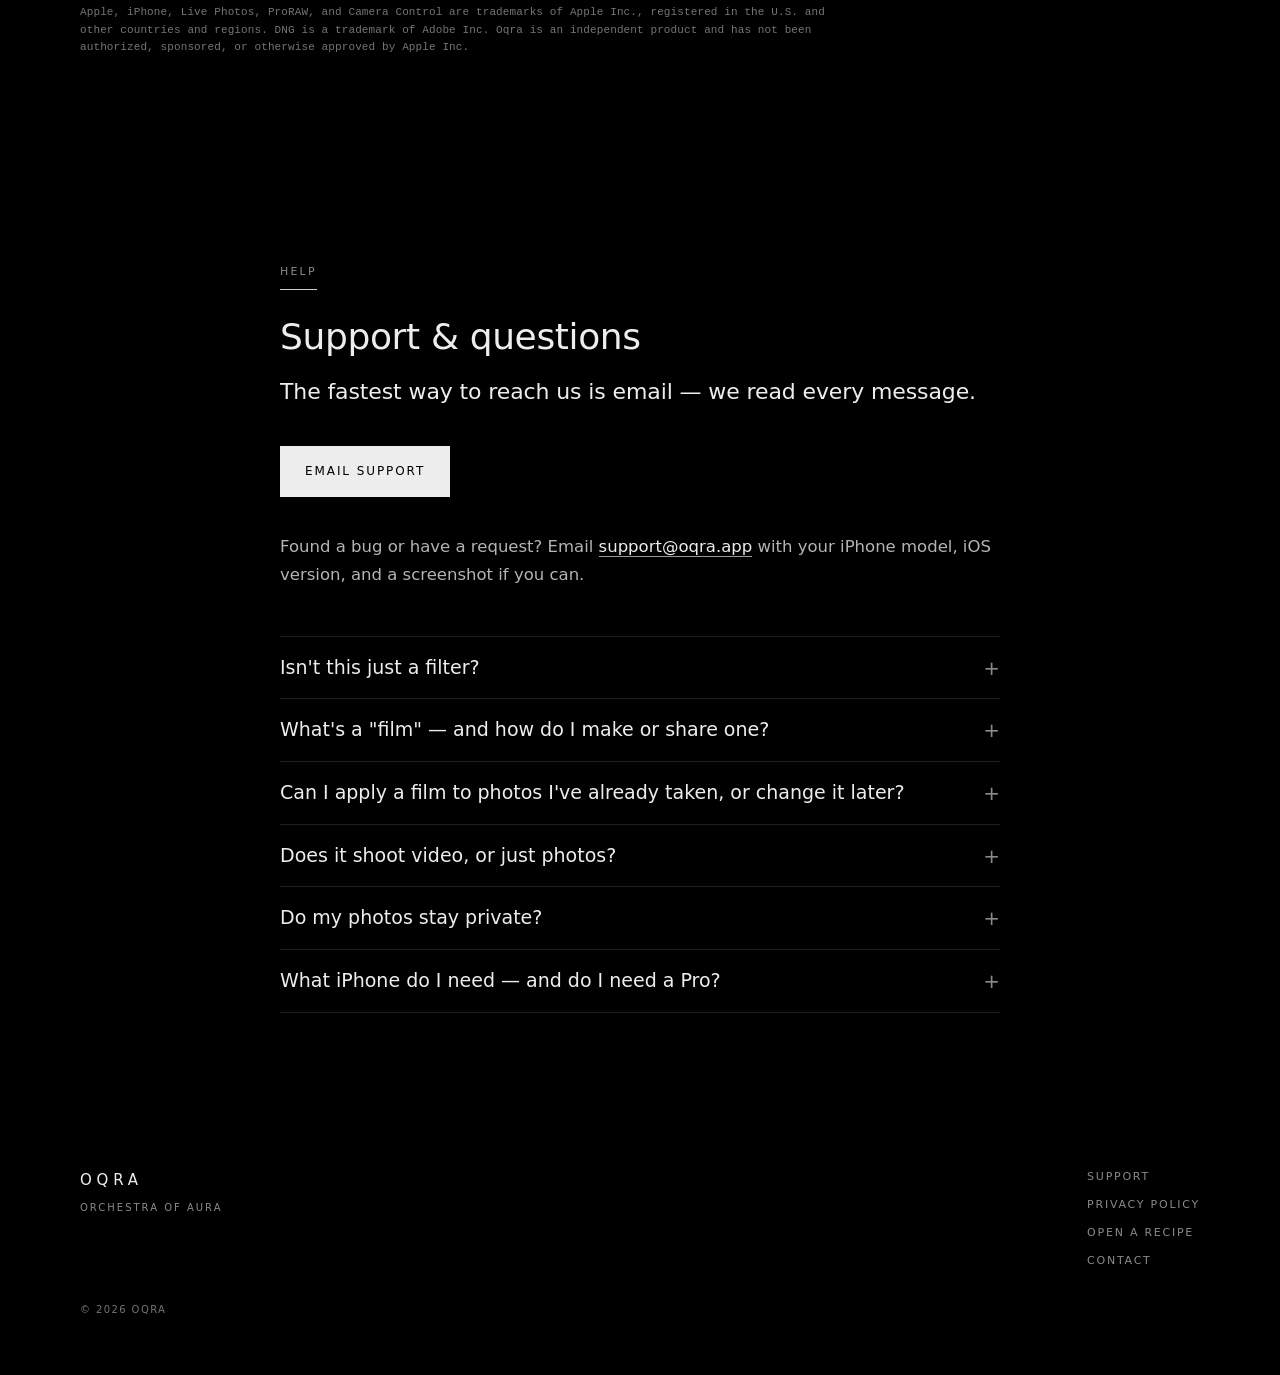
==== commit 7aa48ceb: "feat: animate the FAQ expand/collapse Native <details> snaps open/closed; faq.js animates each item'" ====
--- a/index.html
+++ b/index.html
@@ -409,5 +409,6 @@
 <script src="/gallery.js" defer></script>
 <script src="/nav.js" defer></script>
 <script src="/hero.js" defer></script>
+<script src="/faq.js" defer></script>
 </body>
 </html>
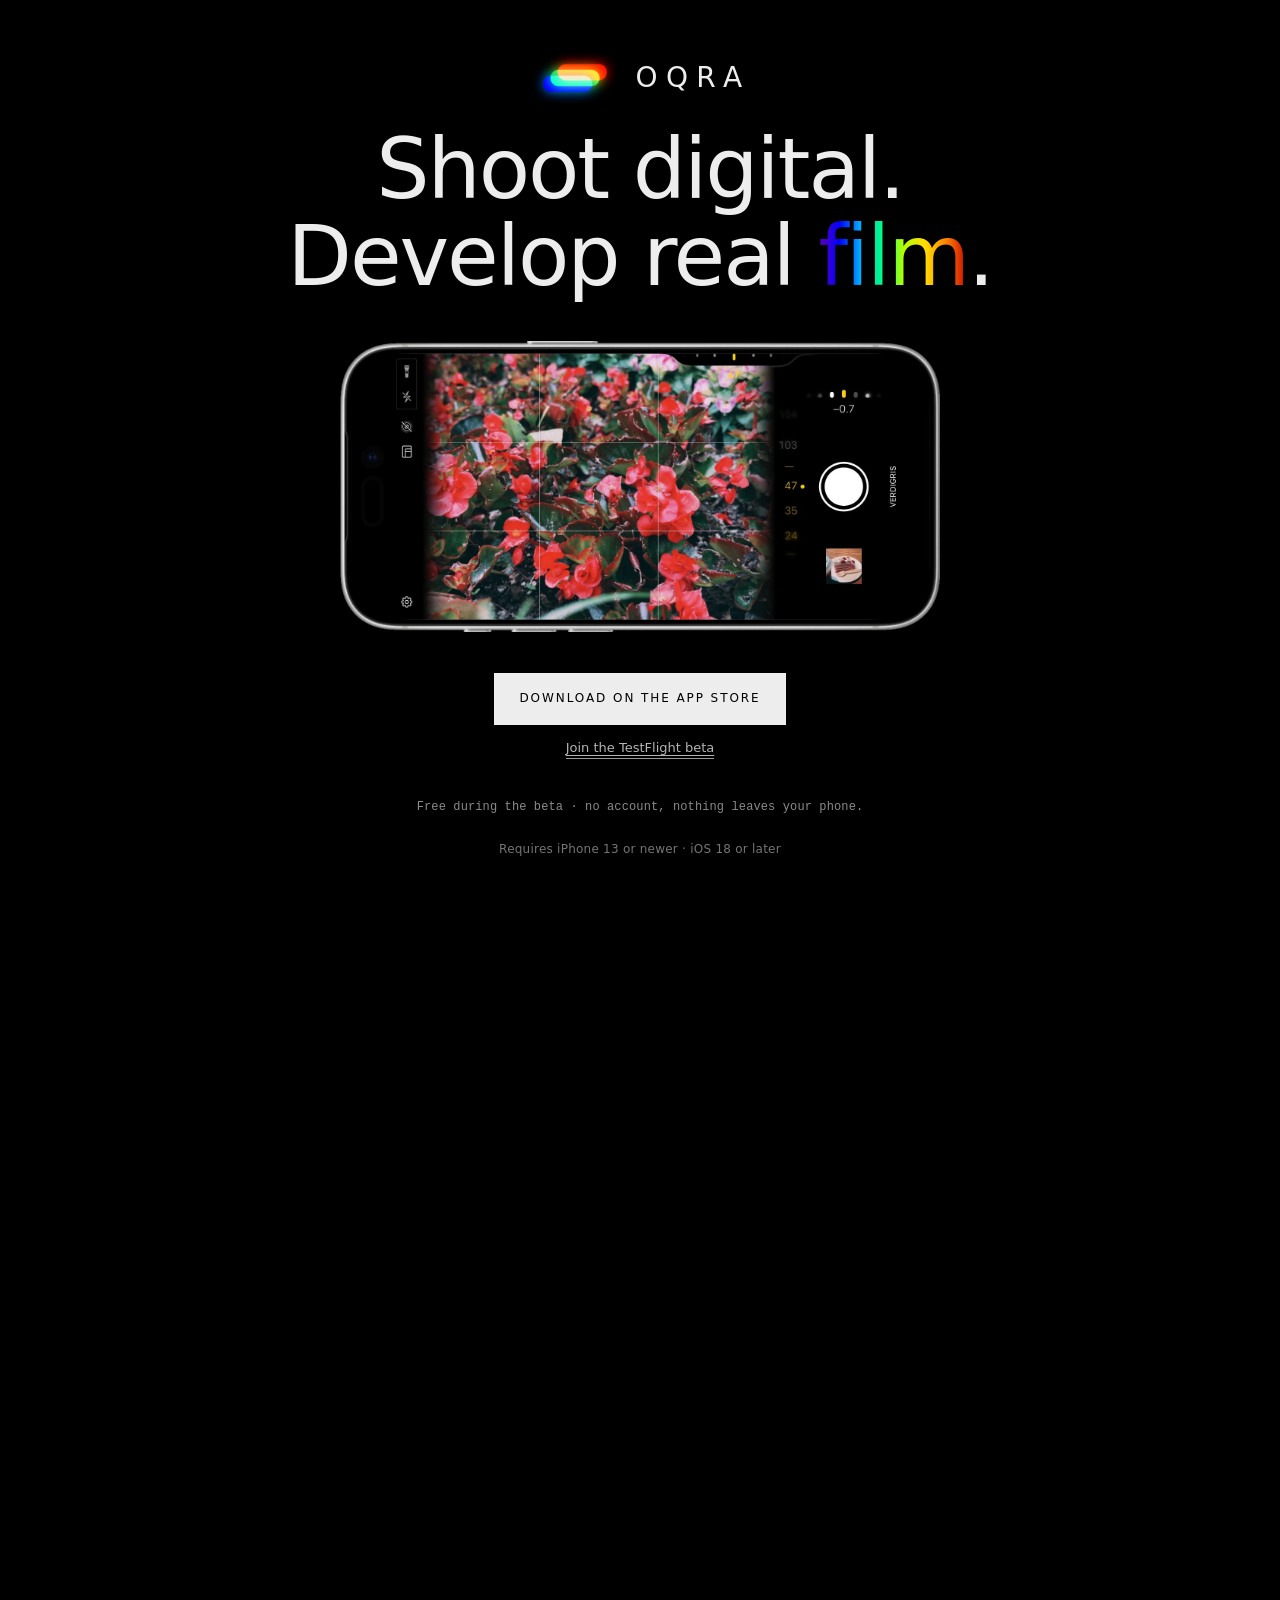
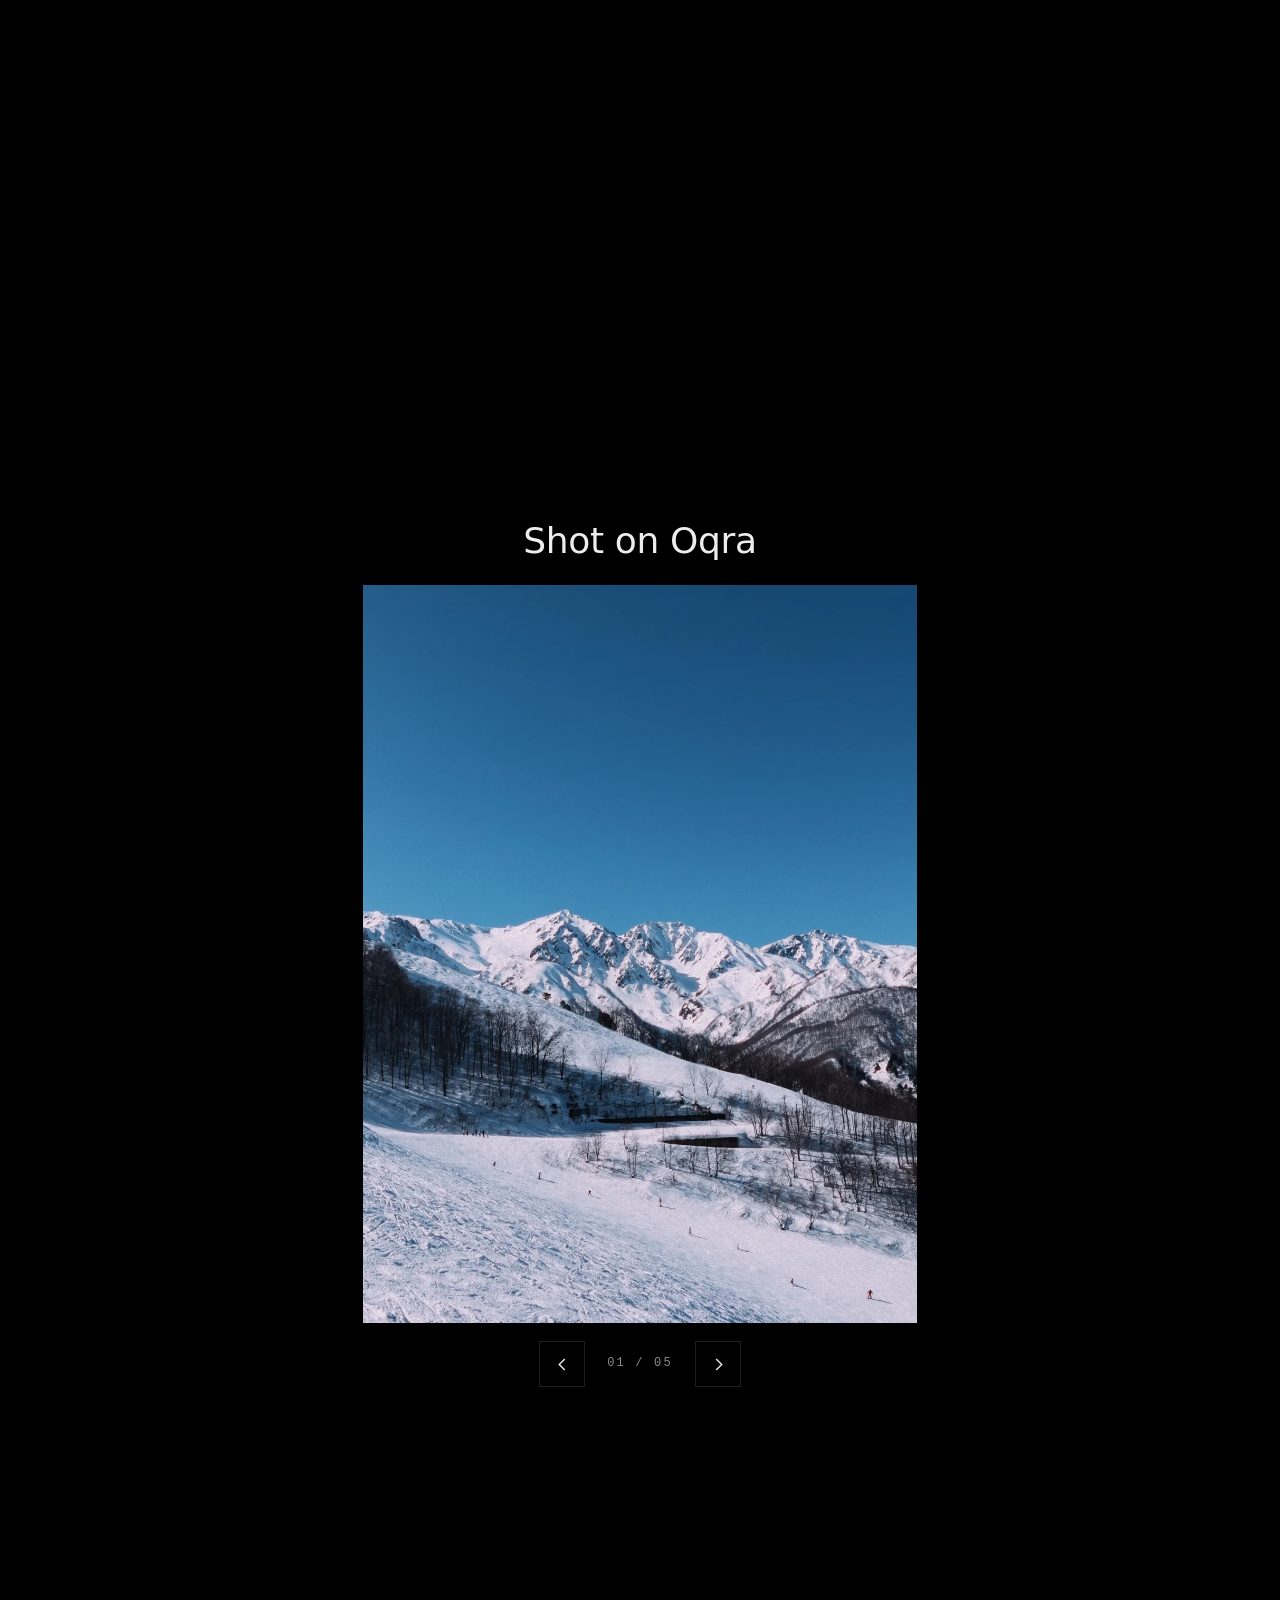
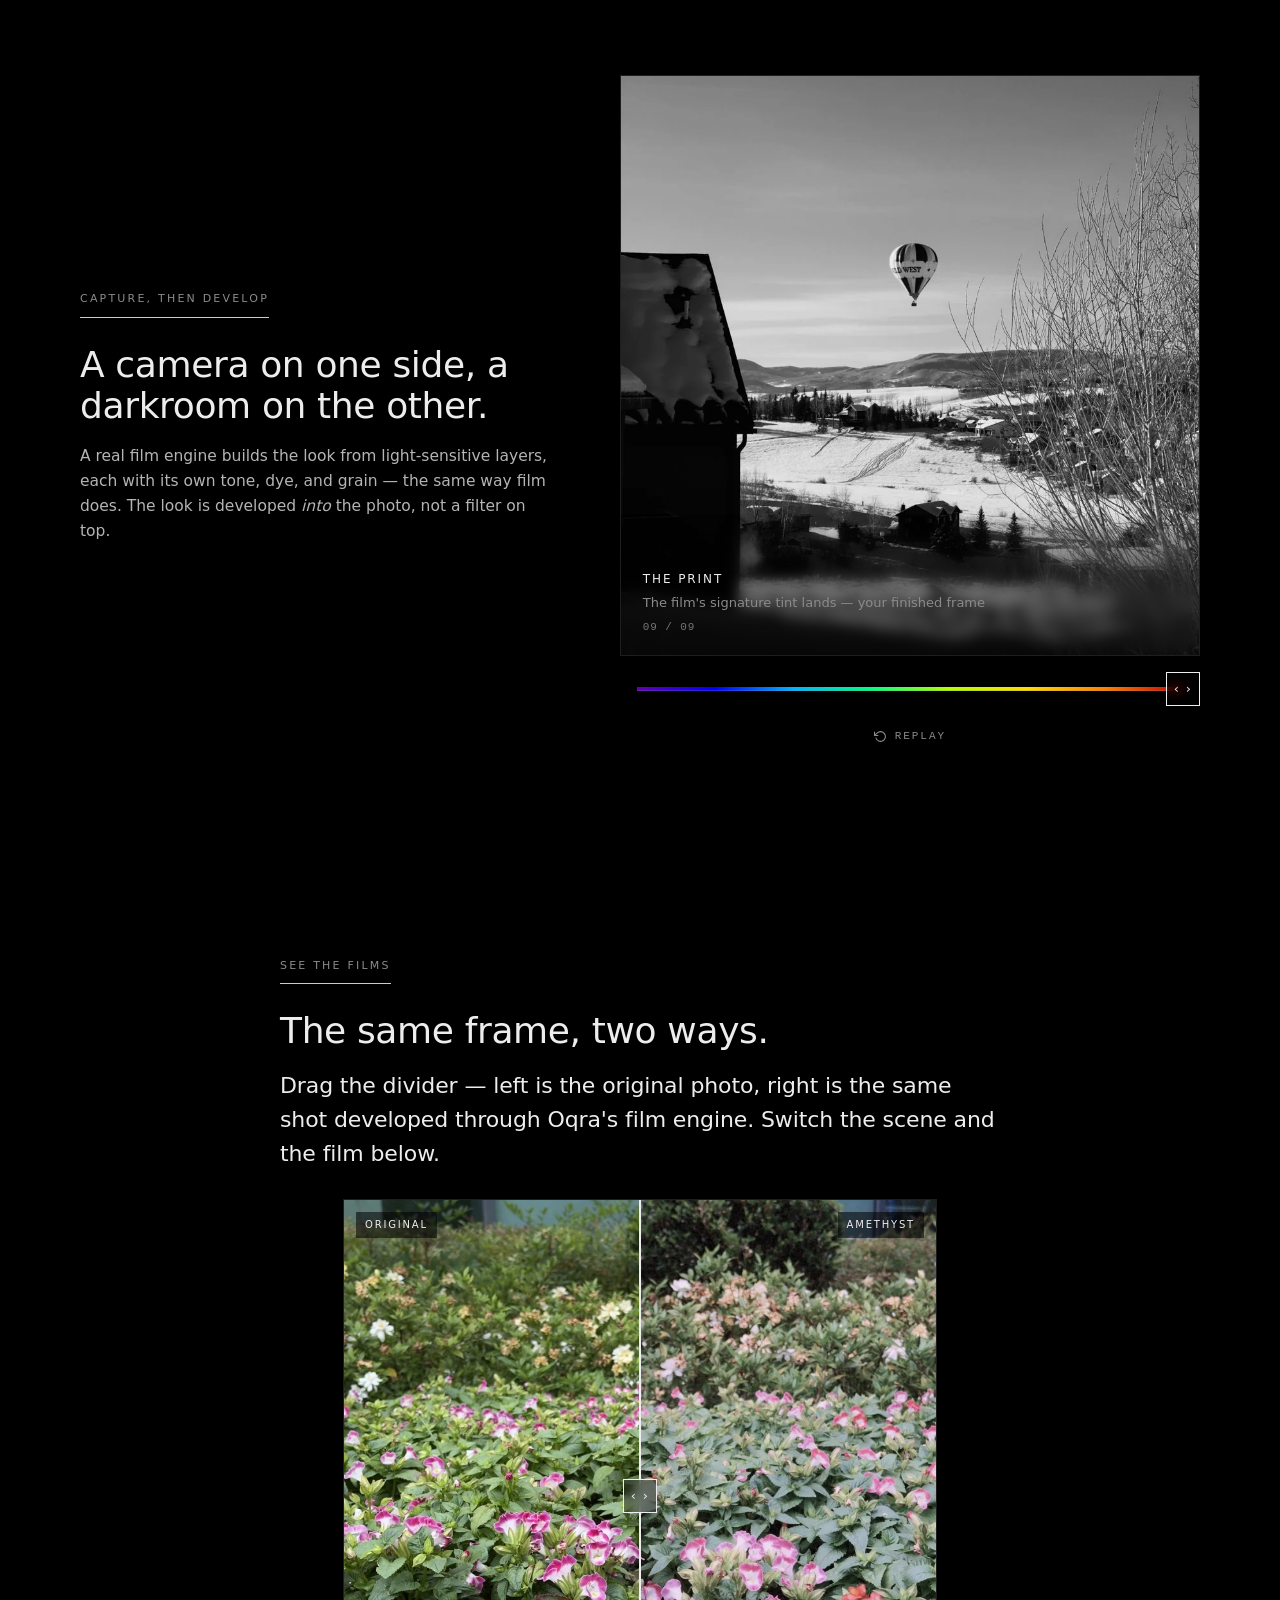
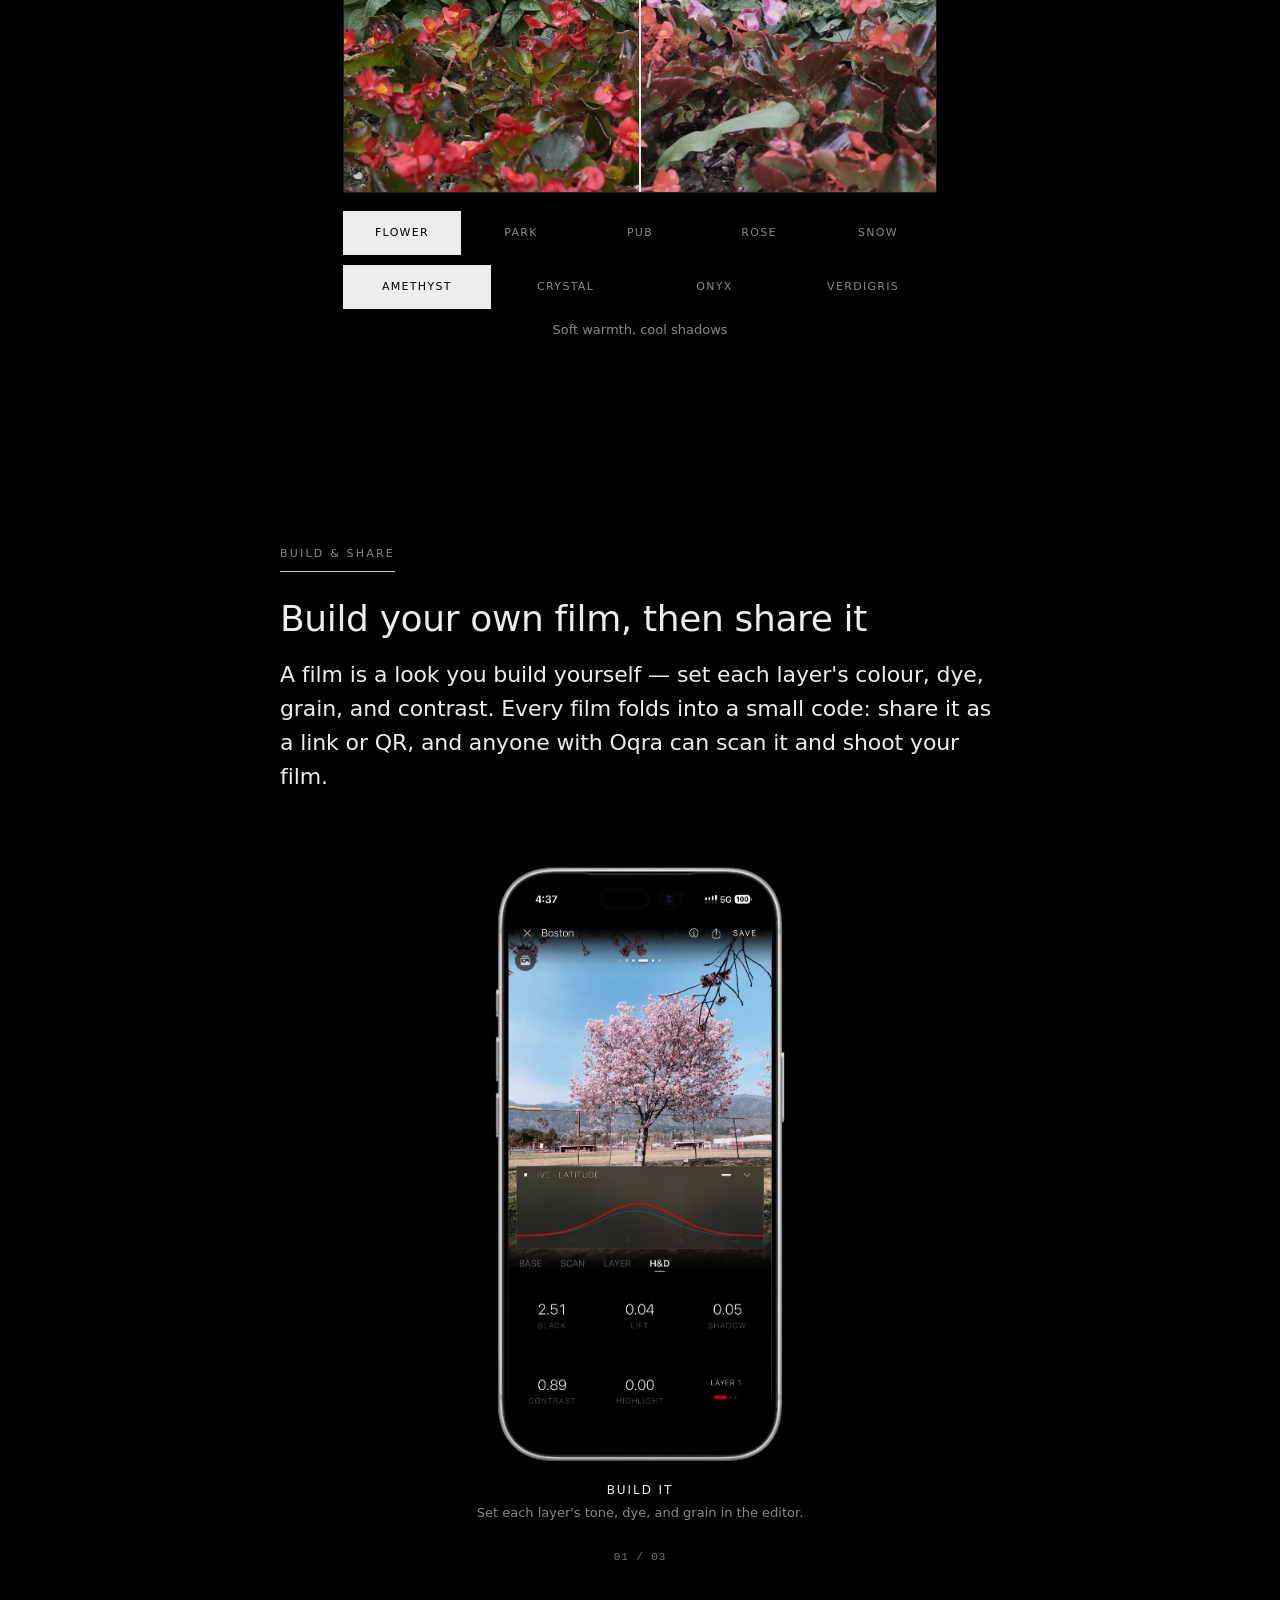
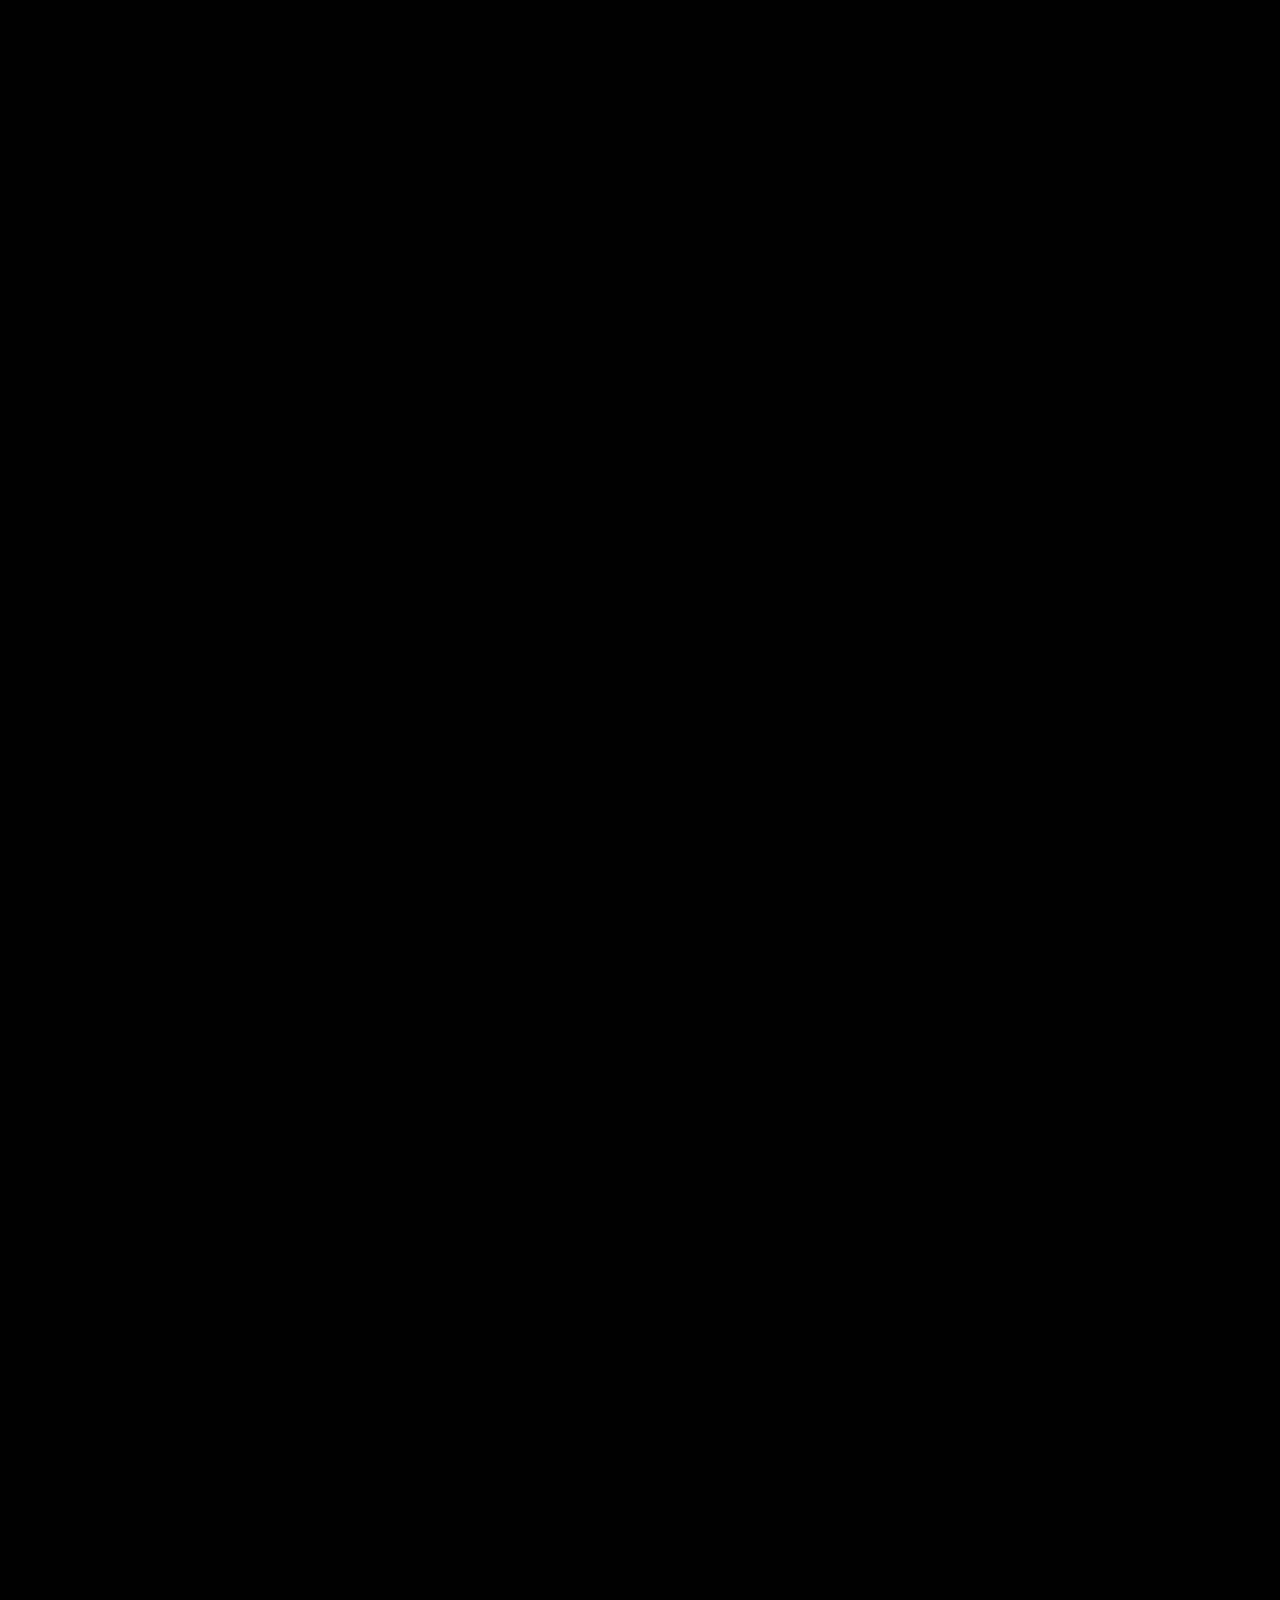
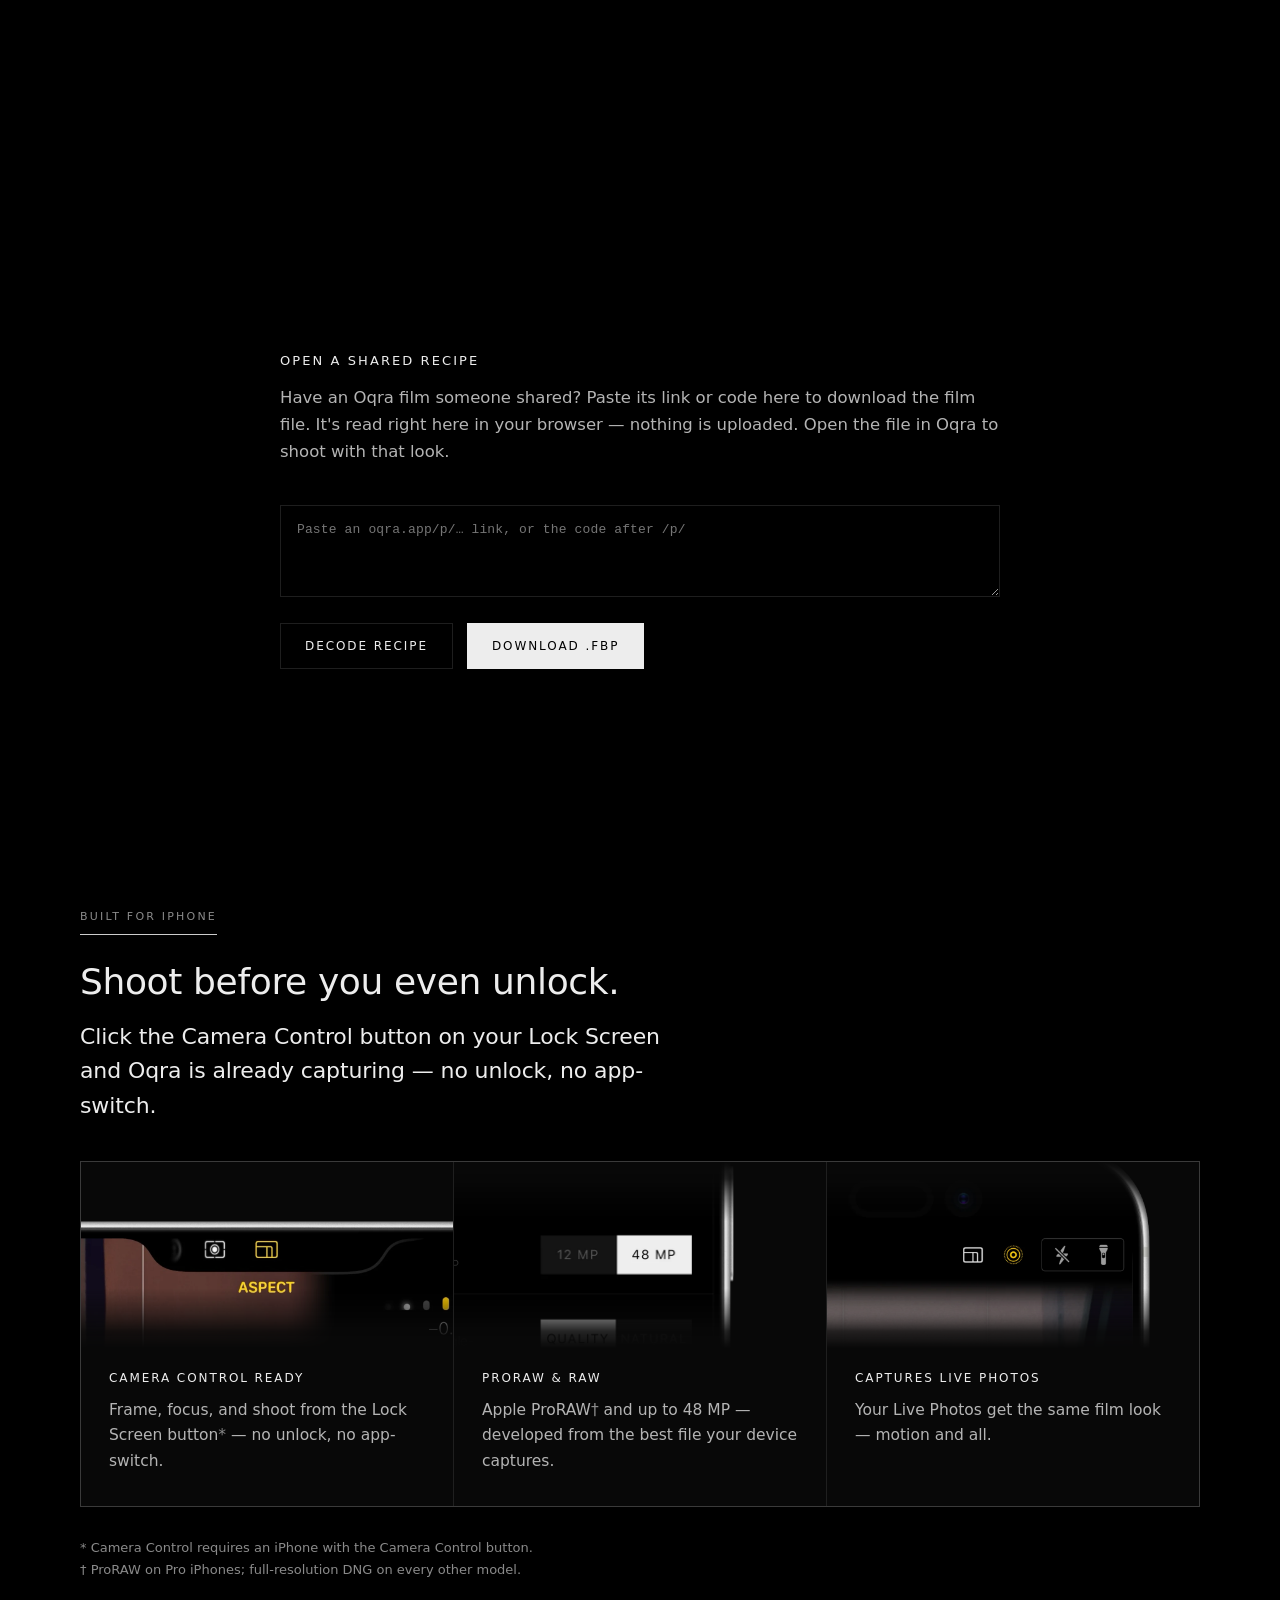
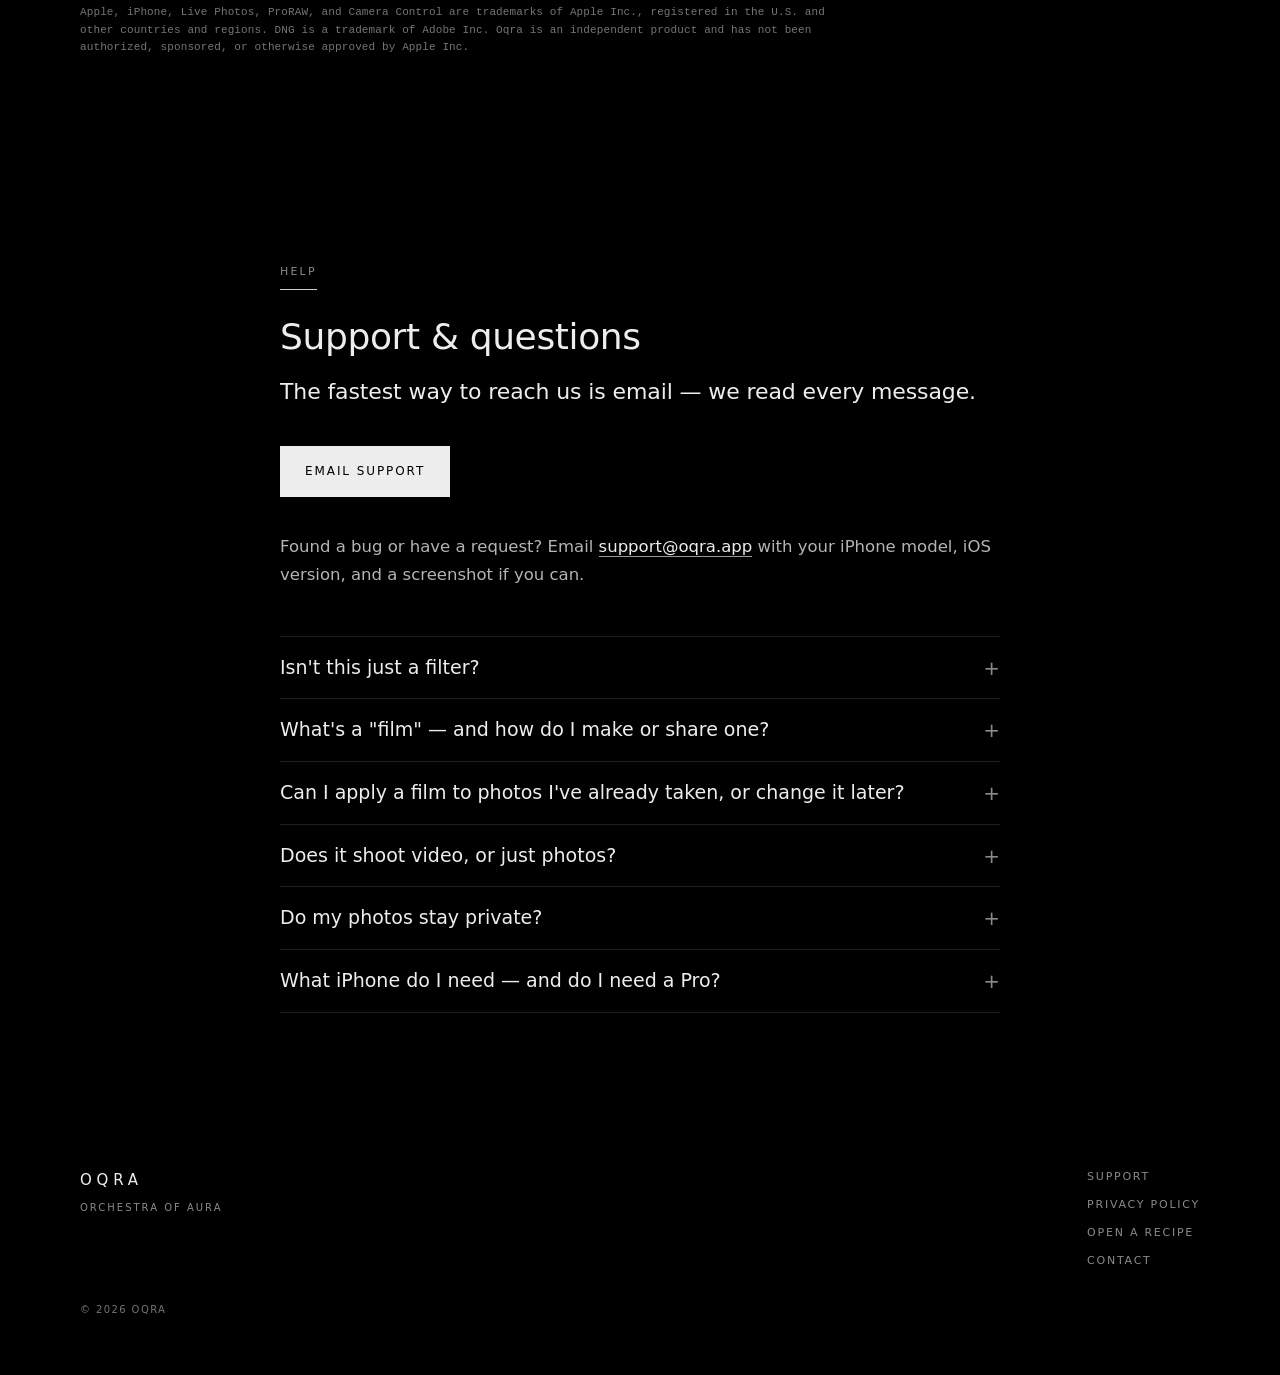
==== commit c8460705: "Update App Store and TestFlight download links" ====
--- a/index.html
+++ b/index.html
@@ -69,7 +69,7 @@
     <a class="is-secondary" href="#compare">See it</a>
     <a class="is-secondary" href="#shareflow">Build &amp; share</a>
     <a href="#support">Support</a>
-    <a class="accent" href="https://testflight.apple.com/join/Ya9JqGjF">Join beta</a>
+    <a class="accent" href="https://testflight.apple.com/join/gXxjvSty">Join beta</a>
   </div>
 </nav>
 
@@ -103,9 +103,9 @@
     </div>
 
     <div class="hero__foot">
-      <div class="btn-row" id="download">
-        <a class="btn btn--primary" href="https://testflight.apple.com/join/Ya9JqGjF">Join the TestFlight beta</a>
-        <span class="btn btn--soon">On the App&nbsp;Store<span class="btn__note">&nbsp;· soon</span></span>
+      <div class="btn-row download-links" id="download">
+        <a class="btn btn--primary" href="https://apps.apple.com/us/app/oqra-cam/id6797194544">Download on the App Store</a>
+        <a class="testflight-link" href="https://testflight.apple.com/join/gXxjvSty">Join the TestFlight beta</a>
       </div>
       <p class="hero__free">Free during the beta&nbsp;· no account, nothing leaves your phone.</p>
       <p class="hero__req">Requires iPhone&nbsp;13 or newer · iOS&nbsp;18 or later</p>
--- a/styles.css
+++ b/styles.css
@@ -1329,3 +1329,9 @@
   .shareflow__img { position: static; opacity: 1; width: min(200px, 44vw); height: auto; }
   .shareflow__cap { display: none; }
 }
+
+/* Primary download with a secondary beta link. */
+.btn-row.download-links { flex-direction: column; align-items: center; gap: 12px; text-align: center; }
+.testflight-link { font-size: 13px; color: var(--ink-dim, #aaa); text-decoration: underline; text-underline-offset: 3px; }
+.testflight-link:hover { color: #fff; }
+.download-links a:focus-visible { outline: 2px solid currentColor; outline-offset: 4px; }
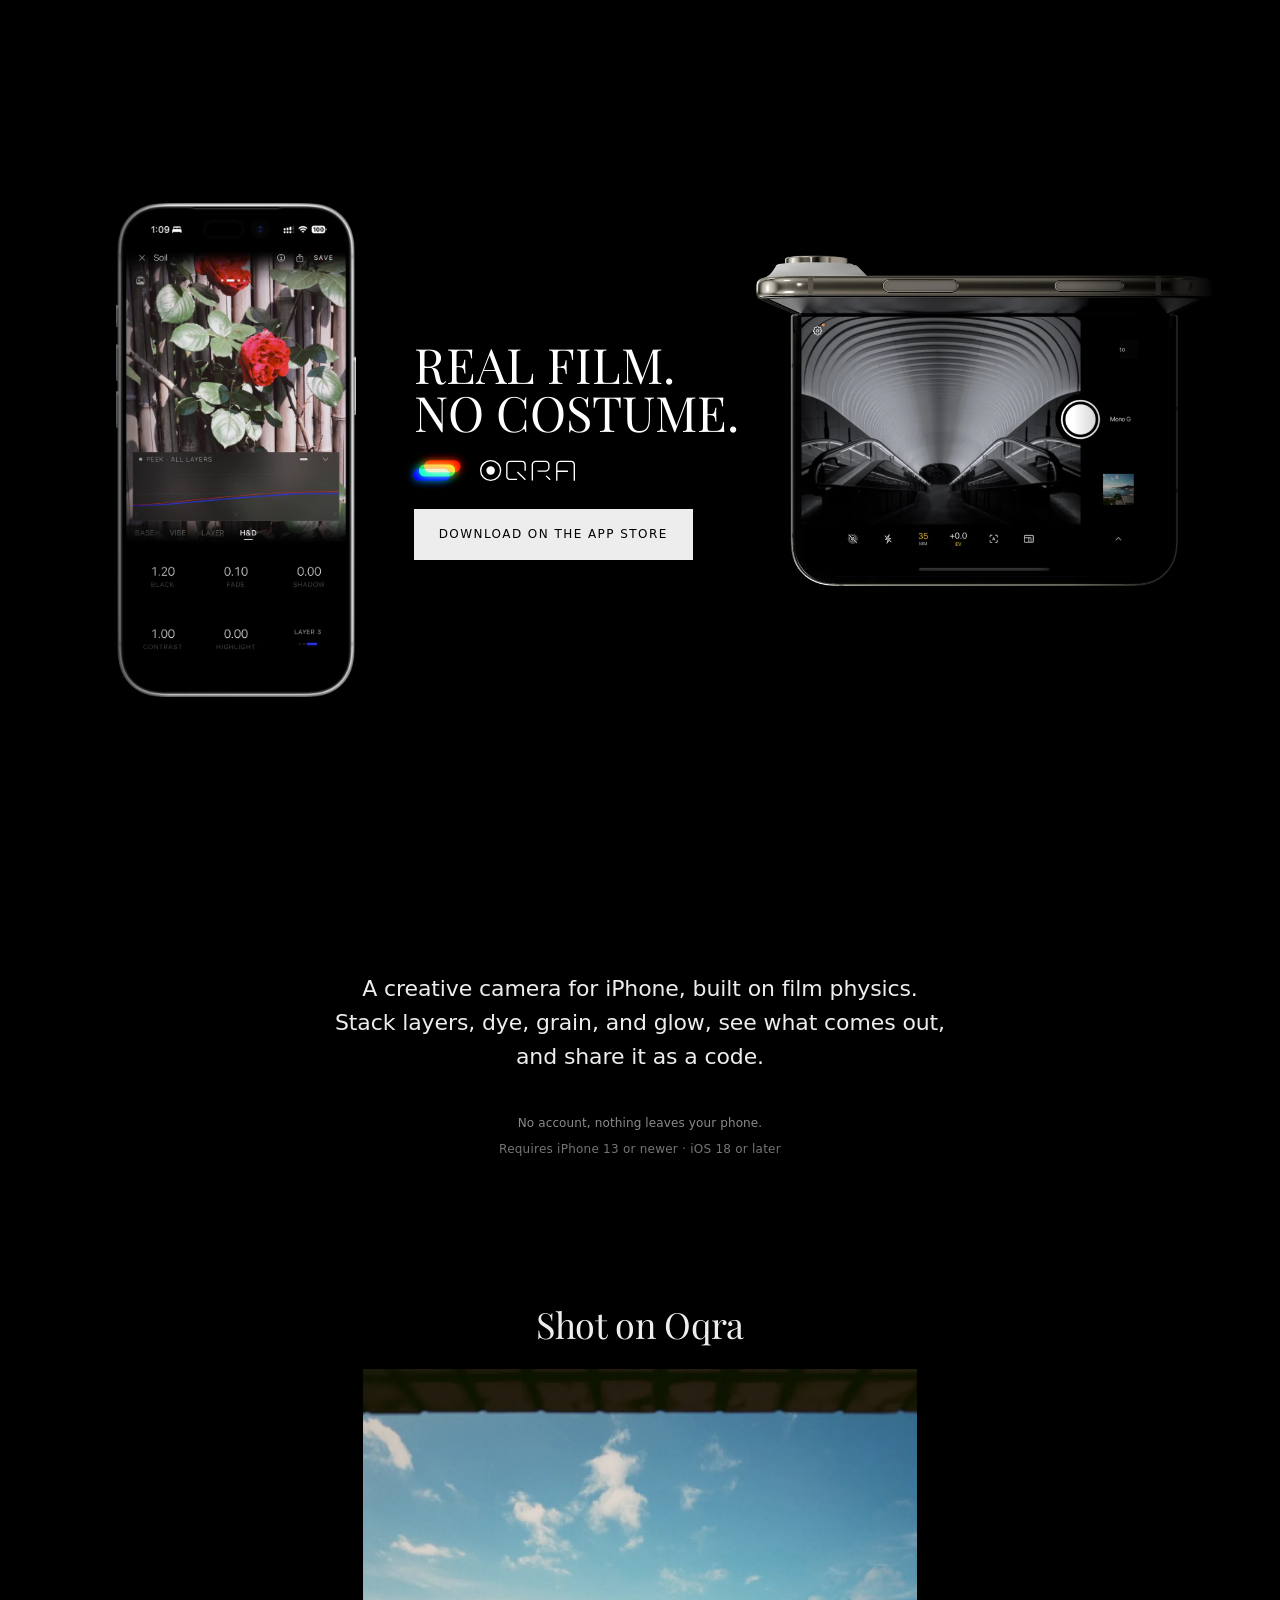
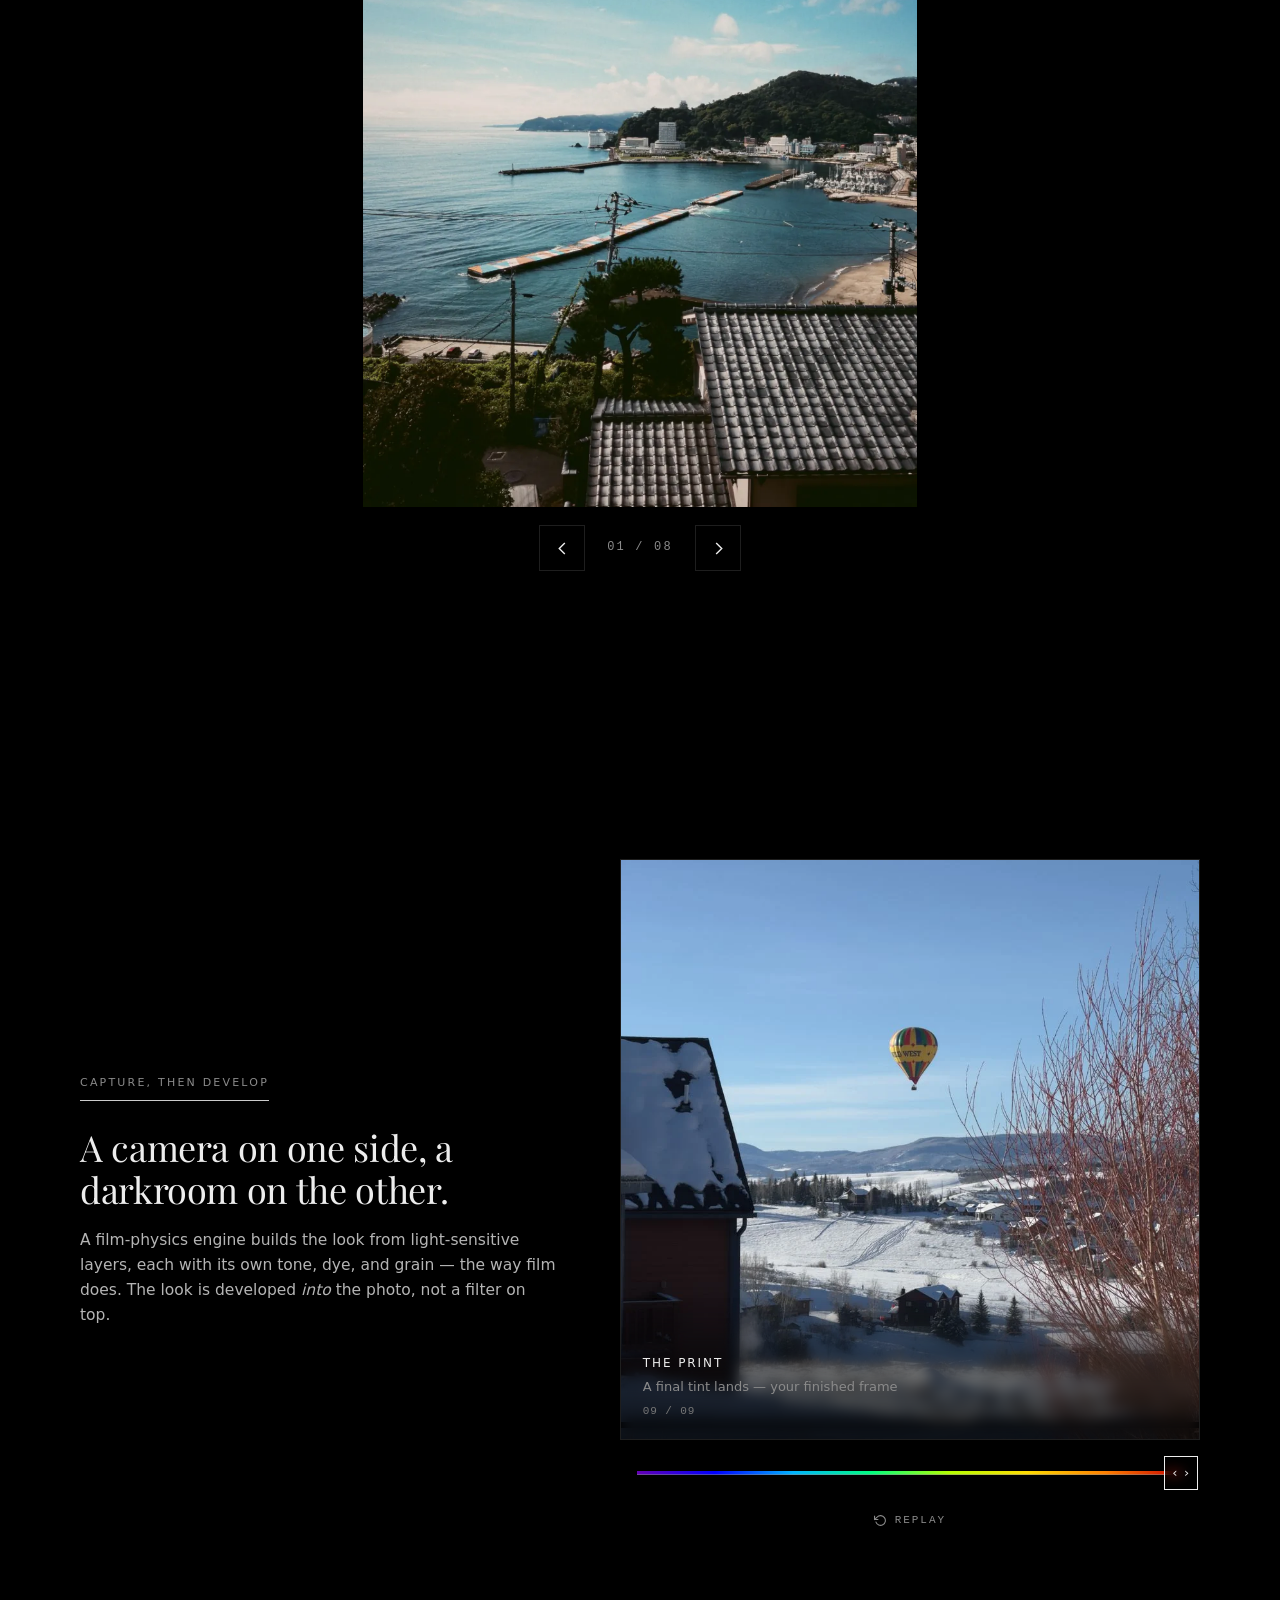
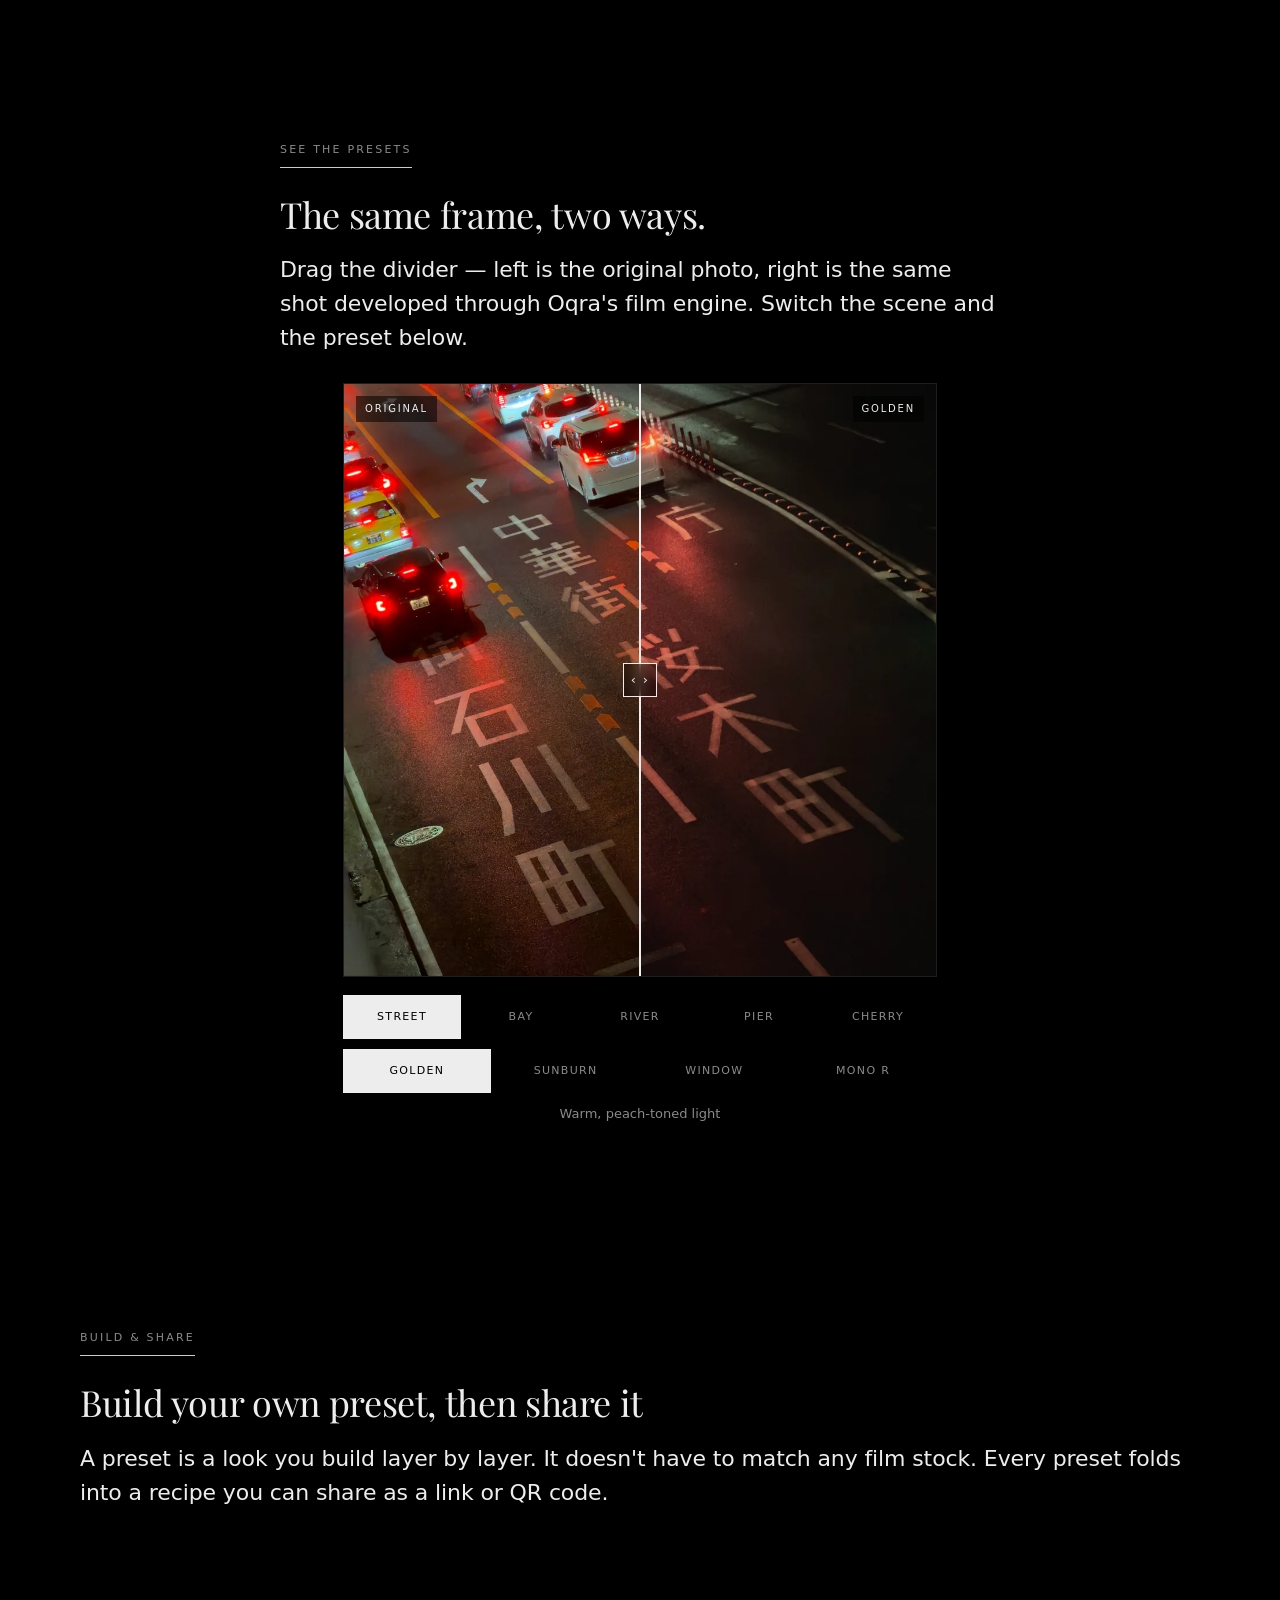
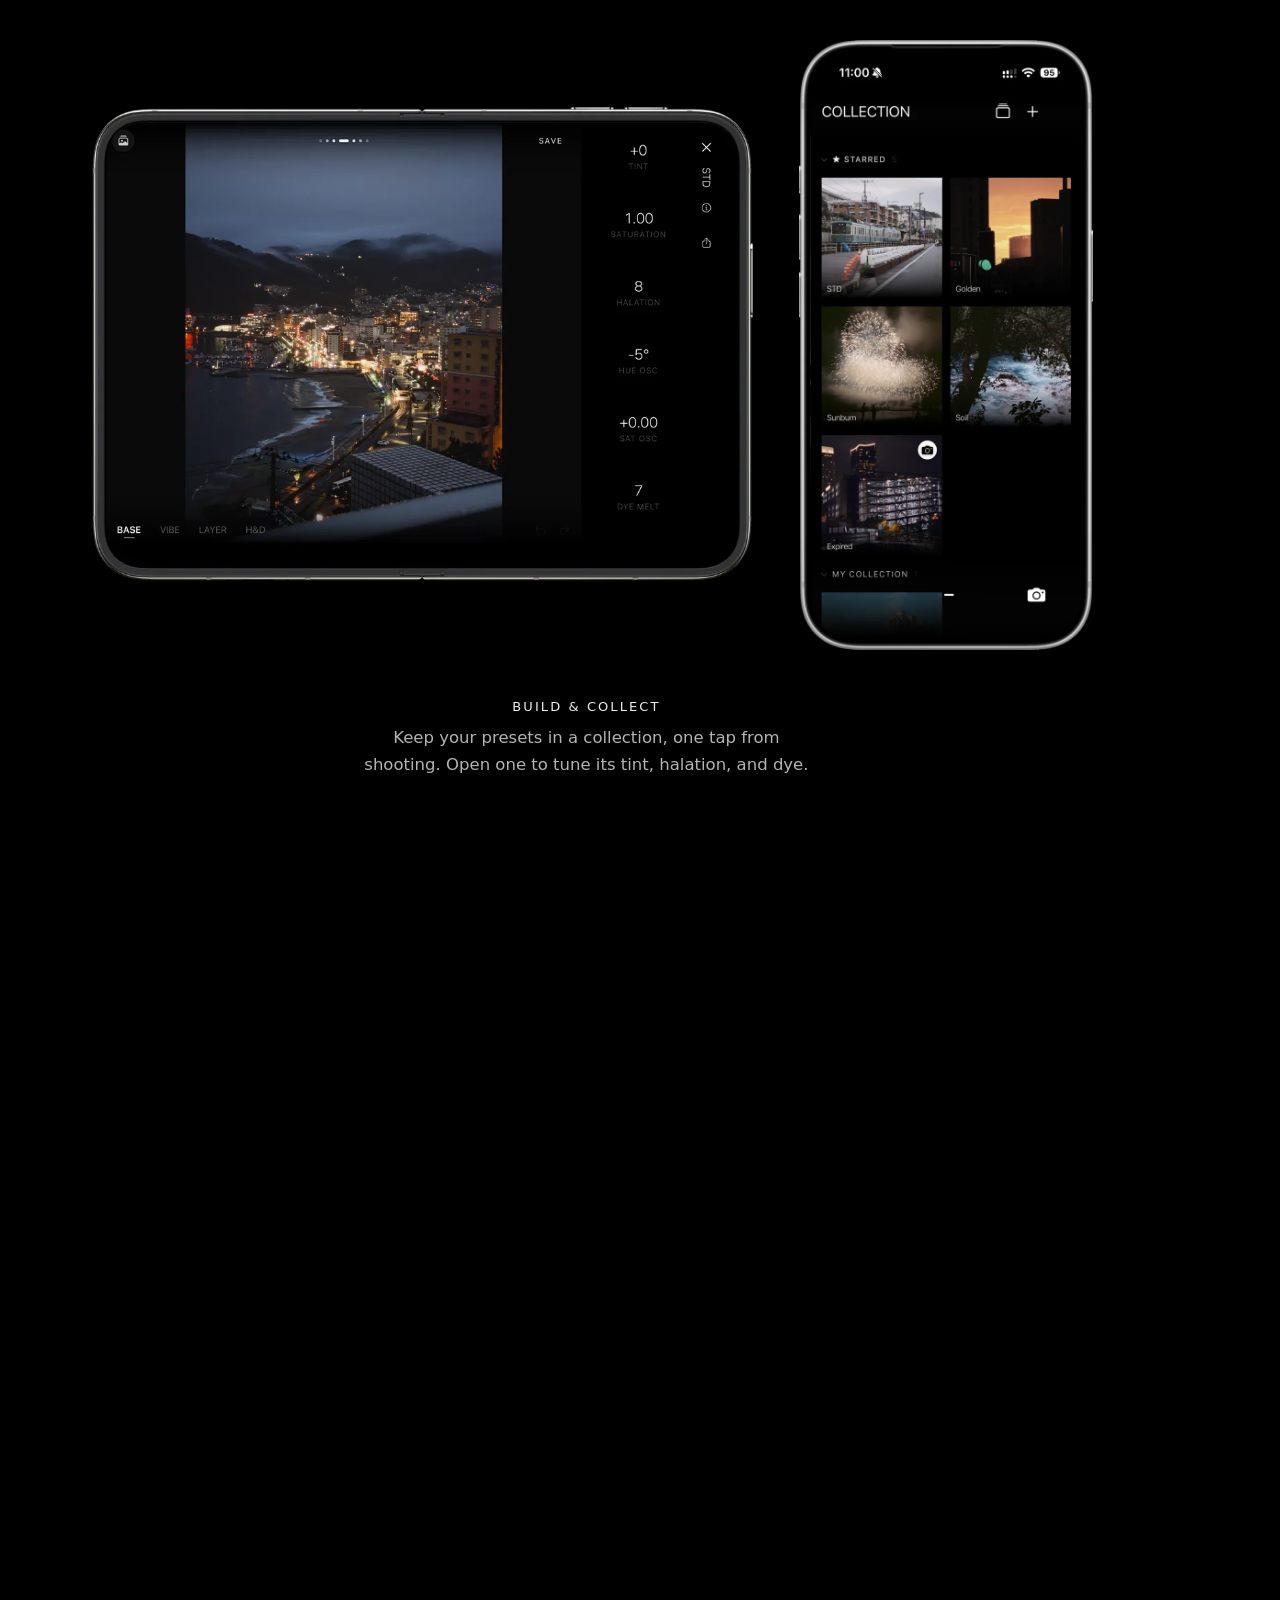
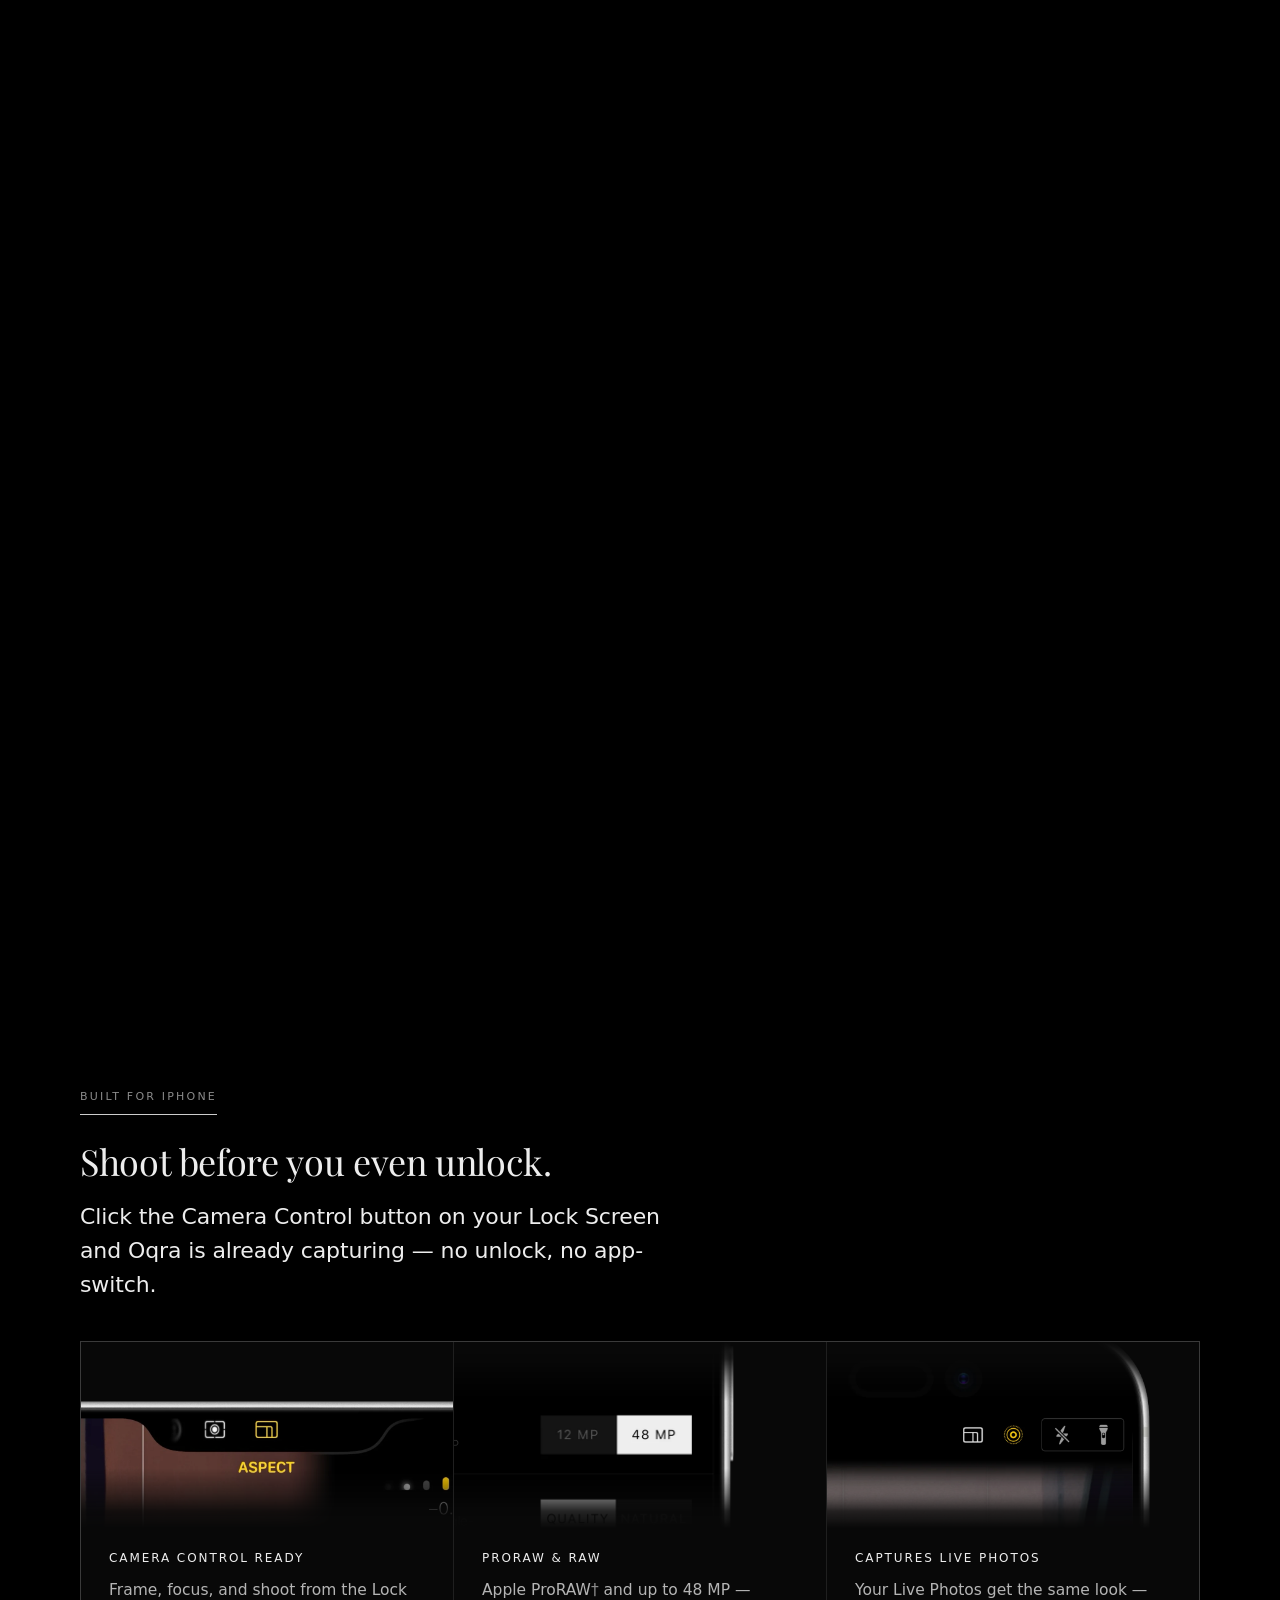
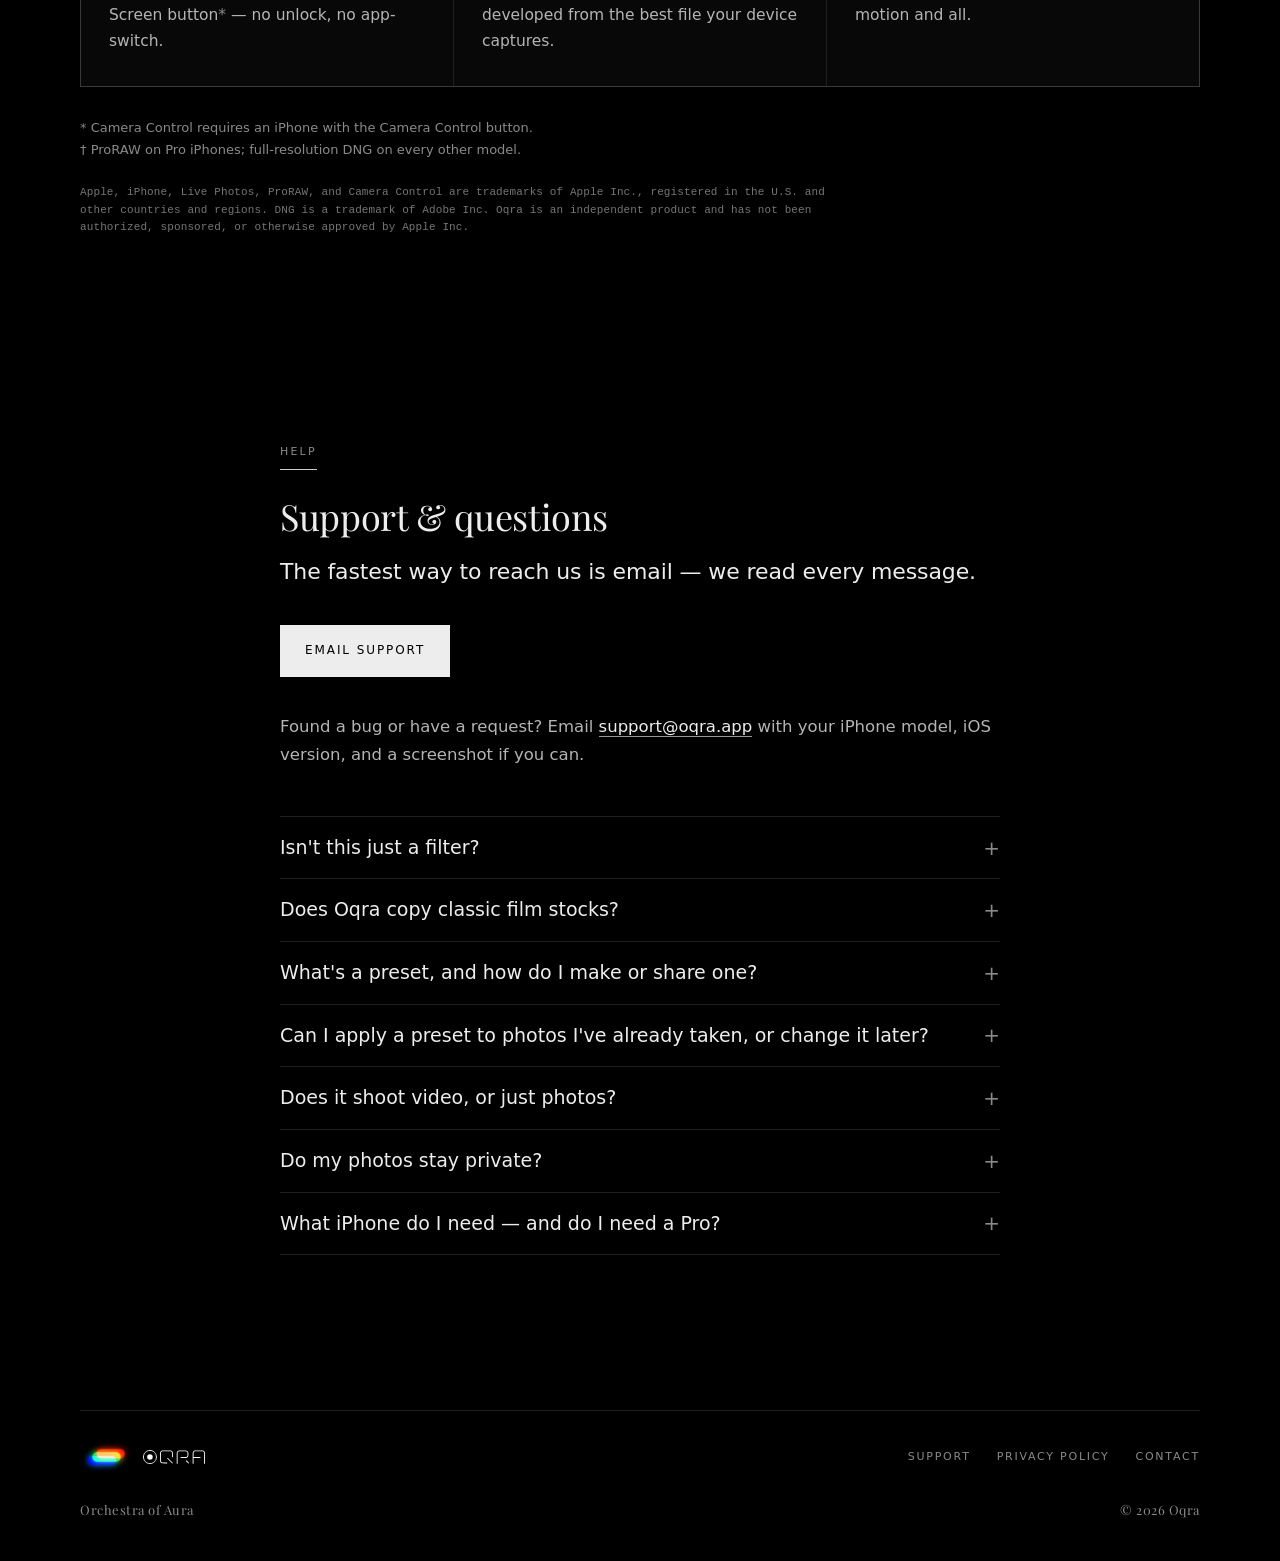
==== commit e412aa7d: "Restyle the site from the App Store poster and match the current app The site still described an old" ====
--- a/index.html
+++ b/index.html
@@ -4,7 +4,7 @@
   <meta charset="utf-8" />
   <meta name="viewport" content="width=device-width, initial-scale=1" />
   <title>Oqra — a hybrid film camera for iPhone</title>
-  <meta name="description" content="Oqra is a film camera for iPhone. Load a film look and shoot — every frame is developed by a real film engine with grain, halation, and dye, all on your device." />
+  <meta name="description" content="Oqra is a creative camera for iPhone, built on film physics. Build a preset from layers of dye, grain, and halation, then shoot with it, all on your device." />
   <link rel="canonical" href="https://oqra.app/" />
   <meta name="theme-color" content="#000000" />
   <meta name="apple-mobile-web-app-capable" content="yes" />
@@ -14,7 +14,7 @@
   <!-- Open Graph / social -->
   <meta property="og:type" content="website" />
   <meta property="og:title" content="Oqra — a hybrid film camera for iPhone" />
-  <meta property="og:description" content="A film camera for iPhone that develops every frame through a real film engine — load a film or build your own, all on device." />
+  <meta property="og:description" content="A creative camera for iPhone, built on film physics. Load a preset or build your own, all on device." />
   <meta property="og:url" content="https://oqra.app/" />
   <meta property="og:image" content="https://oqra.app/assets/img/oqra-icon-1024.png" />
   <meta property="og:image:width" content="1024" />
@@ -39,16 +39,17 @@
         "operatingSystem": "iOS 18+",
         "url": "https://oqra.app/",
         "image": "https://oqra.app/assets/img/oqra-icon-1024.png",
-        "description": "A film camera for iPhone that develops every frame through a real film engine — grain, halation, and dye, all on device. Load a film or build your own and share it as a code.",
+        "description": "A creative camera for iPhone, built on film physics: grain, halation, and dye, all on device. Load a preset or build your own and share it as a code.",
         "offers": { "@type": "Offer", "price": "0", "priceCurrency": "USD" }
       },
       {
         "@type": "FAQPage",
         "mainEntity": [
-          { "@type": "Question", "name": "Isn't this just a filter?", "acceptedAnswer": { "@type": "Answer", "text": "No. Oqra runs a real film-development engine — every shot is rebuilt from your full-resolution RAW through light-sensitive layers, with grain, halation, and dye. The look is part of the photo, not a preset laid on top." } },
-          { "@type": "Question", "name": "What is a film, and how do I make or share one?", "acceptedAnswer": { "@type": "Answer", "text": "A film is a look you load, then point and shoot. Build your own in the editor and save it to your collection. Every film folds into a code: share it as a link or QR, and anyone with Oqra can scan it to shoot your film." } },
+          { "@type": "Question", "name": "Isn't this just a filter?", "acceptedAnswer": { "@type": "Answer", "text": "No. Oqra runs a film-physics engine — every shot is rebuilt from your full-resolution RAW through light-sensitive layers, with grain, halation, and dye. The look is part of the photo, not a filter laid on top." } },
+          { "@type": "Question", "name": "Does Oqra copy classic film stocks?", "acceptedAnswer": { "@type": "Answer", "text": "No. Oqra models how film behaves and leaves the look to you. Presets aren't meant to be exact replicas. They're for playing and experimenting." } },
+          { "@type": "Question", "name": "What is a preset, and how do I make or share one?", "acceptedAnswer": { "@type": "Answer", "text": "A preset is a look you load, then point and shoot. Build your own in the editor and save it to your collection. Every preset folds into a recipe: share it as a link or QR code, and anyone with Oqra can add it." } },
           { "@type": "Question", "name": "Do my photos stay private?", "acceptedAnswer": { "@type": "Answer", "text": "Yes — everything develops on your phone. No account, no servers, nothing uploaded." } },
-          { "@type": "Question", "name": "What iPhone do I need, and do I need a Pro?", "acceptedAnswer": { "@type": "Answer", "text": "iPhone 13 or newer, on iOS 18 or later, and it is free while we are in the TestFlight beta. You do not need a Pro — Pro models capture Apple ProRAW, every other iPhone captures full-resolution DNG, and Oqra develops both." } }
+          { "@type": "Question", "name": "What iPhone do I need, and do I need a Pro?", "acceptedAnswer": { "@type": "Answer", "text": "iPhone 13 or newer, on iOS 18 or later. You do not need a Pro — Pro models capture Apple ProRAW, every other iPhone captures full-resolution DNG, and Oqra develops both." } }
         ]
       }
     ]
@@ -63,13 +64,12 @@
 
 <!-- ============================== NAV ============================== -->
 <nav class="nav">
-  <a class="nav__brand" href="#top" aria-label="Oqra — home"><img class="nav__logo" src="/assets/img/oqra-logo.png" alt="" width="240" height="146" />OQRA</a>
+  <a class="nav__brand" href="#top" aria-label="Oqra — home"><img class="nav__logo" src="/assets/img/oqra-logo.png" alt="" width="240" height="146" /><img class="nav__wordmark" src="/assets/img/hero/oqra-wordmark.svg" alt="" width="392" height="88" /></a>
   <div class="nav__links">
     <a class="is-secondary" href="#features">Develop</a>
     <a class="is-secondary" href="#compare">See it</a>
-    <a class="is-secondary" href="#shareflow">Build &amp; share</a>
+    <a class="is-secondary" href="#build">Build &amp; share</a>
     <a href="#support">Support</a>
-    <a class="accent" href="https://testflight.apple.com/join/gXxjvSty">Join beta</a>
   </div>
 </nav>
 
@@ -77,40 +77,50 @@
 
 <!-- ============================== HERO ============================== -->
 <section class="hero" id="top">
-  <!-- Pinned composition: the logo, phone, buttons, and spec row all stay put.
-       The only scroll effect (hero.js) is the headline crossfading into the
-       intro copy, just under the logo. Progressive: without JS / reduced motion
-       every face shows in normal flow so nothing is hidden. -->
+  <!-- The App Store poster: one row when the window is square or wider. Taller
+       windows get two frames that hero.js pins and crossfades. All sizing derives
+       from --u / --type in styles.css. -->
   <div class="hero__stage">
-
-    <div class="hero__head">
-      <div class="hero__brand">
-        <img class="hero__mark" src="/assets/img/oqra-logo.png" alt="" width="240" height="146" />
-        <span class="hero__wordmark">OQRA</span>
-      </div>
-      <div class="hero__zone">
-        <h1 class="hero__face hero__face--a">Shoot digital.<br>Develop real <span class="accent">film</span>.</h1>
-        <p class="hero__face hero__face--b lead">
-          A camera app for iPhone that develops every shot through a real film
-          engine — grain, glow, and color, all on your phone. Build your own
-          film and share it as a code.
+    <div class="hero__pin">
+
+      <div class="hero__frame hero__frame--a">
+        <div class="hero__copy">
+          <h1>Real film.<br>No costume.</h1>
+          <div class="hero__brand">
+            <img class="hero__mark" src="/assets/img/oqra-logo.png" alt="" width="240" height="146" />
+            <img class="hero__wordmark" src="/assets/img/hero/oqra-wordmark.svg" alt="Oqra" width="392" height="88" />
+          </div>
+          <div class="btn-row download-links" id="download">
+            <a class="btn btn--primary" href="https://apps.apple.com/us/app/oqra-cam/id6797194544">Download on the App Store</a>
+          </div>
+        </div>
+        <img class="hero__device hero__device--camera"
+             src="/assets/img/hero/camera-1450.webp"
+             srcset="/assets/img/hero/camera-800.webp 800w, /assets/img/hero/camera-1450.webp 1450w"
+             sizes="(min-aspect-ratio: 1/1) 39vw, 100vw"
+             alt="The Oqra camera viewfinder on an iPhone held sideways, framing a curved white tunnel"
+             width="1450" height="1048" />
+      </div>
+
+      <div class="hero__frame hero__frame--b">
+        <img class="hero__device hero__device--edit"
+             src="/assets/img/hero/edit-1100.webp"
+             srcset="/assets/img/hero/edit-640.webp 640w, /assets/img/hero/edit-1100.webp 1100w"
+             sizes="(min-aspect-ratio: 1/1) 21vw, 62vw"
+             alt="The Oqra editor on an iPhone, with a red rose above the film-layer controls"
+             width="1100" height="2268" />
+        <p class="lead hero__lead">
+          A creative camera for iPhone, built on film physics. Stack layers, dye,
+          grain, and glow, see what comes out, and share it as a code.
         </p>
       </div>
-    </div>
-
-    <div class="hero__media">
-      <img src="/assets/img/app/camcontrol.webp" alt="The Oqra camera — film-roll and exposure controls over the viewfinder" width="1578" height="766" decoding="async" />
-    </div>
-
-    <div class="hero__foot">
-      <div class="btn-row download-links" id="download">
-        <a class="btn btn--primary" href="https://apps.apple.com/us/app/oqra-cam/id6797194544">Download on the App Store</a>
-        <a class="testflight-link" href="https://testflight.apple.com/join/gXxjvSty">Join the TestFlight beta</a>
-      </div>
-      <p class="hero__free">Free during the beta&nbsp;· no account, nothing leaves your phone.</p>
-      <p class="hero__req">Requires iPhone&nbsp;13 or newer · iOS&nbsp;18 or later</p>
-    </div>
-
+
+    </div>
+  </div>
+
+  <div class="hero__intro download-links">
+    <p class="hero__free">No account, nothing leaves your phone.</p>
+    <p class="hero__req">Requires iPhone&nbsp;13 or newer · iOS&nbsp;18 or later</p>
   </div>
 </section>
 
@@ -118,7 +128,10 @@
 <section class="gallery" id="scenes" aria-roledescription="carousel" aria-label="Photos shot on Oqra">
   <h2 class="gallery__title">Shot on Oqra</h2>
   <div class="gallery__stage">
-    <img class="gallery__img is-active" src="/assets/img/scenes/scene-1.webp" alt="Snow-capped mountains and a ski slope, shot on Oqra" width="1050" height="1400" decoding="async" draggable="false" />
+    <img class="gallery__img is-active" src="/assets/img/scenes/scene-6.webp" alt="A blue bay seen over tiled rooftops, with a breakwater and seaside hotels under a green headland, shot on Oqra" width="1050" height="1400" decoding="async" draggable="false" />
+    <img class="gallery__img" src="/assets/img/scenes/scene-7.webp" alt="Fireworks bursting over a beach, two people silhouetted at the water's edge, shot on Oqra" width="1050" height="1400" loading="lazy" decoding="async" draggable="false" />
+    <img class="gallery__img" src="/assets/img/scenes/scene-8.webp" alt="Log steps climbing through a dark, misty forest, shot on Oqra" width="1050" height="1400" loading="lazy" decoding="async" draggable="false" />
+    <img class="gallery__img" src="/assets/img/scenes/scene-1.webp" alt="Snow-capped mountains and a ski slope, shot on Oqra" width="1050" height="1400" loading="lazy" decoding="async" draggable="false" />
     <img class="gallery__img" src="/assets/img/scenes/scene-2.webp" alt="An old tiled-roof temple in foliage at dusk, shot on Oqra" width="1049" height="1400" loading="lazy" decoding="async" draggable="false" />
     <img class="gallery__img" src="/assets/img/scenes/scene-3.webp" alt="A cherry-blossom tree in full bloom, shot on Oqra" width="1050" height="1400" loading="lazy" decoding="async" draggable="false" />
     <img class="gallery__img" src="/assets/img/scenes/scene-4.webp" alt="A museum interior in black and white, shot on Oqra" width="1050" height="1400" loading="lazy" decoding="async" draggable="false" />
@@ -128,7 +141,7 @@
     <button type="button" class="gallery__nav" data-dir="-1" aria-label="Previous photo">
       <svg viewBox="0 0 14 14" aria-hidden="true"><path d="M9.5 1 L3.5 7 L9.5 13" fill="none" stroke="currentColor" stroke-width="1.5"/></svg>
     </button>
-    <span class="gallery__counter" aria-live="polite">01 / 05</span>
+    <span class="gallery__counter" aria-live="polite">01 / 08</span>
     <button type="button" class="gallery__nav" data-dir="1" aria-label="Next photo">
       <svg viewBox="0 0 14 14" aria-hidden="true"><path d="M4.5 1 L10.5 7 L4.5 13" fill="none" stroke="currentColor" stroke-width="1.5"/></svg>
     </button>
@@ -152,7 +165,7 @@
             <h2 class="develop__title">A camera on one side, a darkroom on the other.</h2>
           </div>
           <div class="develop__stage">
-            <div class="develop__frame" role="img" aria-label="One real snow photo becoming film, step by step: the raw capture, then Apple's developed photo, then the film's layers adding their colour and grain, a warm glow around the highlights, and the film's tint on the finished frame.">
+            <div class="develop__frame" role="img" aria-label="One real snow photo being developed, step by step: the raw capture, then Apple's developed photo, then the layers adding their colour and grain, a warm glow around the highlights, and a final tint on the finished frame.">
             <img class="develop__img" data-i="0" data-name="Raw capture" data-sub="Straight from the camera, untouched" src="/assets/img/samples/build-0-raw.webp" alt="The raw iPhone capture, straight from the camera" width="900" height="900" decoding="async" draggable="false" />
             <img class="develop__img" data-i="1" data-name="Developed" data-sub="Apple's RAW processing — cleaned up and colour-corrected" src="/assets/img/samples/build-1-capture.webp" alt="The capture after Apple's RAW processing" width="900" height="900" loading="lazy" decoding="async" draggable="false" />
             <img class="develop__img" data-i="2" data-name="One layer, silver" data-sub="The first light-sensitive layer turns light into tone" src="/assets/img/samples/build-2-silver.webp" alt="The first layer turned to grey tone" width="900" height="900" loading="lazy" decoding="async" draggable="false" />
@@ -161,7 +174,7 @@
             <img class="develop__img" data-i="5" data-name="Three layers" data-sub="The blue-sensitive layer joins in" src="/assets/img/samples/build-5-three.webp" alt="Three layers combined — blue added" width="900" height="900" loading="lazy" decoding="async" draggable="false" />
             <img class="develop__img" data-i="6" data-name="Four layers" data-sub="The last layer balances the whole colour" src="/assets/img/samples/build-6-four.webp" alt="All four layers — colour balanced" width="900" height="900" loading="lazy" decoding="async" draggable="false" />
             <img class="develop__img" data-i="7" data-name="Halation" data-sub="A warm glow blooms around the brightest spots" src="/assets/img/samples/build-7-halation.webp" alt="A warm glow around the brightest highlights" width="900" height="900" loading="lazy" decoding="async" draggable="false" />
-            <img class="develop__img" data-i="8" data-name="The print" data-sub="The film's signature tint lands — your finished frame" src="/assets/img/samples/build-8-tint.webp" alt="The finished frame after the film's tint" width="900" height="900" loading="lazy" decoding="async" draggable="false" />
+            <img class="develop__img" data-i="8" data-name="The print" data-sub="A final tint lands — your finished frame" src="/assets/img/samples/build-8-tint.webp" alt="The finished frame after the final tint" width="900" height="900" loading="lazy" decoding="async" draggable="false" />
             <div class="develop__bar" aria-hidden="true"></div>
             <div class="develop__cap">
               <span class="develop__name" id="buildName">Raw capture</span>
@@ -170,7 +183,7 @@
             </div>
             </div>
             <div class="develop__scrub" role="slider" tabindex="0"
-                 aria-label="Develop the film — drag to move through the stages"
+                 aria-label="Develop the photo — drag to move through the stages"
                  aria-valuemin="0" aria-valuemax="8" aria-valuenow="8">
               <div class="develop__scrub-gray" aria-hidden="true"></div>
               <div class="develop__scrub-color" aria-hidden="true"></div>
@@ -184,9 +197,9 @@
               Replay
             </button>
           </div>
-          <p class="develop__intro">A real film engine builds the look from
+          <p class="develop__intro">A film-physics engine builds the look from
              light-sensitive layers, each with its own tone, dye, and grain —
-             the same way film does. The look is developed <em>into</em> the
+             the way film does. The look is developed <em>into</em> the
              photo, not a filter on top.</p>
         </div>
       </div>
@@ -197,84 +210,79 @@
 <!-- ============================== SEE THE FILMS (before / after) ============================== -->
 <section class="divided" id="compare">
   <div class="container">
-    <p class="tag">See the films</p>
+    <p class="tag">See the presets</p>
     <h2>The same frame, two ways.</h2>
     <p class="lead">
       Drag the divider — left is the original photo, right is the same shot
-      developed through Oqra's film engine. Switch the scene and the film below.
+      developed through Oqra's film engine. Switch the scene and the preset below.
     </p>
 
     <div class="ba" id="ba" style="--split:50%;" tabindex="0"
          role="slider" aria-label="Before / after reveal — drag, or use the left and right arrow keys"
          aria-valuemin="0" aria-valuemax="100" aria-valuenow="50" aria-valuetext="50% developed">
-      <img class="ba__img ba__after"  id="baAfter"  src="/assets/img/samples/flower_amethyst.webp" alt="Developed in Oqra" width="1024" height="1024" decoding="async" draggable="false" />
-      <img class="ba__img ba__before" id="baBefore" src="/assets/img/samples/flower_og.webp" alt="Original capture" width="1024" height="1024" decoding="async" draggable="false" />
+      <img class="ba__img ba__after"  id="baAfter"  src="/assets/img/samples/street_golden.webp" alt="Developed in Oqra" width="1024" height="1024" decoding="async" draggable="false" />
+      <img class="ba__img ba__before" id="baBefore" src="/assets/img/samples/street_og.webp" alt="Original capture" width="1024" height="1024" decoding="async" draggable="false" />
       <span class="ba__label ba__label--l">Original</span>
-      <span class="ba__label ba__label--r" id="baLabelR">Amethyst</span>
+      <span class="ba__label ba__label--r" id="baLabelR">Golden</span>
       <div class="ba__line"><div class="ba__handle" aria-hidden="true">‹ ›</div></div>
     </div>
 
     <div class="ba__controls">
       <div class="seg" id="sceneSeg" aria-label="Scene">
-        <button class="active" type="button" data-scene="flower">Flower</button>
-        <button type="button" data-scene="park">Park</button>
-        <button type="button" data-scene="pub">Pub</button>
-        <button type="button" data-scene="rose">Rose</button>
-        <button type="button" data-scene="snow">Snow</button>
-      </div>
-      <div class="seg" id="lookSeg" aria-label="Film">
-        <button class="active" type="button" data-look="amethyst">Amethyst</button>
-        <button type="button" data-look="crystal">Crystal</button>
-        <button type="button" data-look="onyx">Onyx</button>
-        <button type="button" data-look="verdigris">Verdigris</button>
-      </div>
-      <p class="ba__note" id="baNote">Soft warmth, cool shadows</p>
-    </div>
-  </div>
-</section>
-
-<!-- ============================== DECODE (reached from the nav) ============================== -->
-<section class="divided prose" id="decode">
-  <div class="container">
+        <button class="active" type="button" data-scene="street">Street</button>
+        <button type="button" data-scene="bay">Bay</button>
+        <button type="button" data-scene="river">River</button>
+        <button type="button" data-scene="pier">Pier</button>
+        <button type="button" data-scene="cherry">Cherry</button>
+      </div>
+      <div class="seg" id="lookSeg" aria-label="Preset">
+        <button class="active" type="button" data-look="golden">Golden</button>
+        <button type="button" data-look="sunburn">Sunburn</button>
+        <button type="button" data-look="window">Window</button>
+        <button type="button" data-look="monor">Mono R</button>
+      </div>
+      <p class="ba__note" id="baNote">Warm, peach-toned light</p>
+    </div>
+  </div>
+</section>
+
+<!-- ============================== BUILD & SHARE ============================== -->
+<section class="divided prose" id="build">
+  <div class="container--wide">
     <p class="tag">Build &amp; share</p>
-    <h2>Build your own film, then share it</h2>
-    <p class="lead">A film is a look you build yourself — set each layer's colour,
-      dye, grain, and contrast. Every film folds into a small code: share it as a
-      link or QR, and anyone with Oqra can scan it and shoot your film.</p>
-
-    <div class="shareflow" id="shareflow">
-      <div class="shareflow__sticky">
-        <div class="shareflow__frame" role="img" aria-label="The Oqra app from build to share: the film editor, then your collection of looks, then the share screen with a scannable QR recipe.">
-          <img class="shareflow__img" data-name="Build it" data-sub="Set each layer's tone, dye, and grain in the editor." src="/assets/img/app/editor.webp" alt="The Oqra editor: a photo above the characteristic-curve editor with per-layer controls" width="720" height="1483" decoding="async" draggable="false" />
-          <img class="shareflow__img" data-name="Collect it" data-sub="Keep your films in a collection — one tap to load and shoot." src="/assets/img/app/gallery.webp" alt="The Oqra collection: a grid of saved film looks" width="720" height="1483" loading="lazy" decoding="async" draggable="false" />
-          <img class="shareflow__img" data-name="Share it" data-sub="Every film folds into a scannable code — a link or QR anyone with Oqra can shoot." src="/assets/img/app/share.webp" alt="The Oqra share screen: a QR code labelled BOSTON with an oqra.app link" width="720" height="1483" loading="lazy" decoding="async" draggable="false" />
-        </div>
-        <div class="shareflow__cap">
-          <span class="shareflow__name" id="shareName">Build it</span>
-          <span class="shareflow__sub" id="shareSub">Set each layer's tone, dye, and grain in the editor.</span>
-          <span class="shareflow__count" id="shareCount" aria-hidden="true">01 / 03</span>
-        </div>
-      </div>
-    </div>
-
-    <h3 class="decode__open">Open a shared recipe</h3>
-    <p>
-      Have an Oqra film someone shared? Paste its link or code here to download
-      the film file. It's read right here in your browser — nothing is uploaded.
-      Open the file in Oqra to shoot with that look.
-    </p>
-
-    <div class="decoder">
-      <label for="codeField" class="sr-only">Paste an Oqra recipe link or code</label>
-      <textarea id="codeField" class="decoder__field" spellcheck="false"
-                autocapitalize="off" autocorrect="off"
-                placeholder="Paste an oqra.app/p/… link, or the code after /p/"></textarea>
-      <div class="btn-row">
-        <button id="decodeBtn" class="btn" type="button">Decode recipe</button>
-        <button id="downloadBtn" class="btn btn--primary" type="button" hidden>Download .fbp</button>
-      </div>
-      <div id="decodeStatus" class="decoder__status" role="status" aria-live="polite"></div>
-      <div id="recipeSpec" aria-live="polite"></div>
+    <h2>Build your own preset, then share it</h2>
+    <p class="lead">A preset is a look you build layer by layer. It doesn't have to
+      match any film stock. Every preset folds into a recipe you can share as a
+      link or QR code.</p>
+
+    <!-- Two groups in one row: sideways.js pins this and turns scrolling down into
+         moving left. The second group stays hidden until the first fades away, and the
+         intro swaps with them. Without JS the row swipes by hand and both intros show. -->
+    <div class="flows">
+      <div class="flows__pin">
+        <div class="flows__caps">
+          <div class="flow__cap">
+            <h3>Build &amp; collect</h3>
+            <p>Keep your presets in a collection, one tap from shooting. Open one to tune its tint, halation, and dye.</p>
+          </div>
+          <div class="flow__cap">
+            <h3>Share</h3>
+            <p>Send a preset as a QR code or a link. Or develop a shot into a poster: Oqra Morse, the line of dots along its edge, carries the recipe.</p>
+          </div>
+        </div>
+        <div class="flows__window">
+          <div class="flows__track">
+            <div class="flows__pair">
+              <img class="flow__shot flow__shot--wide" src="/assets/img/flow/edit-1000.webp" srcset="/assets/img/flow/edit-1000.webp 1000w, /assets/img/flow/edit-1800.webp 1800w" sizes="(min-aspect-ratio: 1/1) 55vw, 100vw" alt="The Oqra film editor held sideways: a night harbour photo beside tint, saturation, halation, and dye controls" width="1800" height="1308" loading="lazy" decoding="async" draggable="false" />
+              <img class="flow__shot flow__shot--tall" src="/assets/img/flow/collection-640.webp" srcset="/assets/img/flow/collection-640.webp 640w, /assets/img/flow/collection-1073.webp 1073w" sizes="(min-aspect-ratio: 1/1) 25vw, 60vw" alt="The Oqra collection: a grid of saved films, with a starred section on top" width="1073" height="2226" loading="lazy" decoding="async" draggable="false" />
+            </div>
+            <div class="flows__pair">
+              <img class="flow__shot flow__shot--wide" src="/assets/img/flow/process-1000.webp" srcset="/assets/img/flow/process-1000.webp 1000w, /assets/img/flow/process-1800.webp 1800w" sizes="(min-aspect-ratio: 1/1) 55vw, 100vw" alt="The Oqra process screen held sideways: a white-bordered print of a night street, with a dotted code along its bottom edge" width="1800" height="1308" loading="lazy" decoding="async" draggable="false" />
+              <img class="flow__shot flow__shot--tall" src="/assets/img/flow/qr-640.webp" srcset="/assets/img/flow/qr-640.webp 640w, /assets/img/flow/qr-1081.webp 1081w" sizes="(min-aspect-ratio: 1/1) 25vw, 60vw" alt="The Oqra share screen: a QR code for a film called STD, with an oqra.app link" width="1081" height="2226" loading="lazy" decoding="async" draggable="false" />
+            </div>
+          </div>
+        </div>
+      </div>
     </div>
   </div>
 </section>
@@ -282,10 +290,14 @@
 <!-- ============================== BUILT FOR IPHONE (native capture) ============================== -->
 <section class="divided" id="native">
   <div class="container--wide">
+    <!-- Taller than square, sideways.js pins the head and moves only the cards left. -->
+    <div class="native-run">
+    <div class="native-run__pin">
     <p class="tag">Built for iPhone</p>
     <h2>Shoot before you even unlock.</h2>
     <p class="lead">Click the Camera Control button on your Lock Screen and Oqra is
       already capturing — no unlock, no app-switch.</p>
+    <div class="native-run__window">
     <div class="features">
       <div class="feature">
         <div class="feature__banner">
@@ -311,9 +323,12 @@
         </div>
         <div class="feature__text">
           <h3>Captures Live Photos</h3>
-          <p>Your Live Photos get the same film look — motion and all.</p>
-        </div>
-      </div>
+          <p>Your Live Photos get the same look — motion and all.</p>
+        </div>
+      </div>
+    </div>
+    </div>
+    </div>
     </div>
     <p class="features-note"><span class="ref">*</span> Camera Control requires an iPhone with the Camera&nbsp;Control button.<br><span class="ref">†</span> ProRAW on Pro iPhones; full-resolution DNG on every other model.</p>
     <p class="legal-note">Apple, iPhone, Live&nbsp;Photos, ProRAW, and Camera&nbsp;Control are trademarks of Apple&nbsp;Inc., registered in the U.S. and other countries and regions. DNG is a trademark of Adobe&nbsp;Inc. Oqra is an independent product and has not been authorized, sponsored, or otherwise approved by Apple&nbsp;Inc.</p>
@@ -336,33 +351,39 @@
     <div class="faq">
       <details class="faq__item">
         <summary>Isn't this just a filter?</summary>
-        <div class="faq__a"><p>No. Oqra runs a real film-development engine — every
+        <div class="faq__a"><p>No. Oqra runs a film-physics engine — every
           shot is rebuilt from your full-resolution RAW through light-sensitive
           layers, with grain, halation, and dye. The look is part of the photo,
-          not a preset laid on top.</p></div>
-      </details>
-      <details class="faq__item">
-        <summary>What's a "film" — and how do I make or share one?</summary>
-        <div class="faq__a"><p>A film is a look you load, then point and shoot. Build
+          not a filter laid on top.</p></div>
+      </details>
+      <details class="faq__item">
+        <summary>Does Oqra copy classic film stocks?</summary>
+        <div class="faq__a"><p>No. Oqra models how film behaves and leaves the look
+          to you. Presets aren't meant to be exact replicas. They're for playing
+          and experimenting.</p></div>
+      </details>
+      <details class="faq__item">
+        <summary>What's a preset, and how do I make or share one?</summary>
+        <div class="faq__a"><p>A preset is a look you load, then point and shoot. Build
           your own in the editor — set each layer's tone, dye, grain, and contrast
-          — and save it to your collection. Every film folds into a code: share it
-          as a link or QR, and anyone with Oqra can scan it to shoot your film.
+          — and save it to your collection. Every preset folds into a recipe: share
+          it as a link or QR code, and anyone with Oqra can add it.
           Sent one to open? Tap their oqra.app/p/… link or scan the QR and it loads
           straight in.</p></div>
       </details>
       <details class="faq__item">
-        <summary>Can I apply a film to photos I've already taken, or change it later?</summary>
-        <div class="faq__a"><p>Oqra develops as you shoot, so the film is part of the
-          capture — that's how the grain and halation are real rather than a post
-          effect. It doesn't develop photos from your library or re-edit a shot
-          afterward. Turn on Keep&nbsp;RAW&nbsp;File and the untouched original is
-          saved alongside, so you always have it.</p></div>
+        <summary>Can I apply a preset to photos I've already taken, or change it later?</summary>
+        <div class="faq__a"><p>Yes to both. Open a preset in the editor, load a photo
+          from your library or Files, and export it to develop and save a copy.
+          Shots you take in Oqra develop as you shoot, and with
+          Keep RAW Original on you can develop a RAW shot again from the
+          album. That edit changes only that photo.</p></div>
       </details>
       <details class="faq__item">
         <summary>Does it shoot video, or just photos?</summary>
         <div class="faq__a"><p>Both. Alongside photos and Live&nbsp;Photos, Oqra
-          captures Snapshot — a short 30-second clip (1920×1440, 24&nbsp;fps) —
-          developed through the same film.</p></div>
+          records film clips up to 30&nbsp;seconds long (1920×1440, 24&nbsp;fps),
+          developed through the same preset.</p></div>
       </details>
       <details class="faq__item">
         <summary>Do my photos stay private?</summary>
@@ -371,8 +392,8 @@
       </details>
       <details class="faq__item">
         <summary>What iPhone do I need — and do I need a Pro?</summary>
-        <div class="faq__a"><p>iPhone&nbsp;13 or newer, on iOS&nbsp;18 or later, and
-          it's free while we're in the TestFlight beta. You don't need a Pro: Pro
+        <div class="faq__a"><p>iPhone&nbsp;13 or newer, on iOS&nbsp;18 or later. You
+          don't need a Pro: Pro
           models capture in Apple&nbsp;ProRAW, every other iPhone captures
           full-resolution DNG, and Oqra develops both. ProRAW gives the engine the
           most to work with, so results can vary a little with what your camera
@@ -387,24 +408,21 @@
 <!-- ============================== FOOTER ============================== -->
 <footer class="site-footer">
   <div class="site-footer__inner">
-    <div>
-      <div class="site-footer__brand">OQRA</div>
-      <div class="site-footer__tagline">Orchestra of Aura</div>
-    </div>
+    <a class="nav__brand" href="#top" aria-label="Oqra — home"><img class="nav__logo" src="/assets/img/oqra-logo.png" alt="" width="240" height="146" /><img class="nav__wordmark" src="/assets/img/hero/oqra-wordmark.svg" alt="" width="392" height="88" /></a>
     <nav class="site-footer__links">
       <a href="#support">Support</a>
       <a href="/privacy">Privacy Policy</a>
-      <a href="#decode">Open a recipe</a>
       <a href="mailto:support@oqra.app">Contact</a>
     </nav>
-  </div>
-  <div class="site-footer__legal">© 2026 Oqra</div>
+    <div class="site-footer__tagline">Orchestra of Aura</div>
+    <div class="site-footer__legal">© 2026 Oqra</div>
+  </div>
 </footer>
 
 <script src="/scroll.js" defer></script>
 <script src="/compare.js" defer></script>
-<script src="/share.js" defer></script>
 <script src="/stepper.js" defer></script>
+<script src="/sideways.js" defer></script>
 <script src="/reveal.js" defer></script>
 <script src="/gallery.js" defer></script>
 <script src="/nav.js" defer></script>
--- a/styles.css
+++ b/styles.css
@@ -26,8 +26,8 @@
   --rule-bright:  #1e1e1e;   /* dividerStrong — visible hairline */
   --hairline:     rgba(255, 255, 255, 0.12);   /* light divider — matches the current chrome */
 
-  /* Frosted-glass surface — shared by the nav, feature cards, pickers, the
-     decode field, and bordered buttons. */
+  /* Frosted-glass surface — shared by the nav, feature cards, pickers,
+     and bordered buttons. */
   --glass:        rgba(0, 0, 0, 0.72);
   --glass-blur:   saturate(140%) blur(12px);
   /* Same frosted surface with the blur dropped. Over the dark page (and the
@@ -67,6 +67,9 @@
   /* ---- type: SF Pro / system, light-first (no mono) ---- */
   --font-sans:    -apple-system, BlinkMacSystemFont, "SF Pro Text",
                   "SF Pro Display", "Helvetica Neue", system-ui, sans-serif;
+  /* Page and section titles, as in the app. ui-serif asks Apple devices for their built-in
+     New York; its license doesn't allow shipping the font, so others get the fallback. */
+  --font-display: ui-serif, "New York", "Playfair Display", serif;
   --font-mono:    ui-monospace, "SF Mono", Menlo, monospace;   /* datasheet voice */
 
   --w-light:   300;
@@ -80,19 +83,28 @@
   /* ---- shared scroll-transition rhythm (unitless vh) ----
      HOLD = dwell scroll distance on each stage; FADE = crossfade distance
      between stages; TAIL = extra dwell AFTER the final phase, before the pinned
-     section releases into the next. Read by hero.js and stepper.js (#shareflow)
-     so every pinned transition shares one feel — and their pinned heights derive
-     from them (hero = 2·HOLD + FADE + TAIL of travel, atop one viewport). */
+     section releases into the next. Read by hero.js, and the pinned height
+     derives from them (hero = 2·HOLD + FADE + TAIL of travel, atop one viewport). */
   --scroll-hold: 28;
   --scroll-fade: 42;
   --scroll-tail: 30;
 }
 
+/* Headline fallback where New York isn't available. Browsers only fetch it if
+   ui-serif and "New York" both miss. Licensed under the OFL (see assets/fonts). */
+@font-face {
+  font-family: "Playfair Display";
+  src: url("/assets/fonts/playfair-display.woff2") format("woff2");
+  font-weight: 400;
+  font-display: swap;
+}
+
 /* ---------- reset / base ---------- */
 
 *, *::before, *::after { box-sizing: border-box; }
 
 html { scroll-behavior: smooth; background: var(--bg); }
+
 
 /* The landing's spectrum glow, lifted out of the hero and pinned behind the
    WHOLE page — a fixed, heavily-blurred band of the visible spectrum at top
@@ -215,14 +227,13 @@
   top: 0; left: 50%;
   transform: translateX(-50%);
   /* Each divided section's hairline frames its OWN content width, so it never
-     overhangs (the narrow #decode column no longer gets a ~200px stick-out). */
+     overhangs. */
   width: var(--section-col, var(--col-wide));
   height: 1px;
   background: transparent;
 }
 #features { --section-col: var(--col-wide); }   /* develop stays the wide beat */
 #compare  { --section-col: var(--col); }          /* frames its 720 text + centered square */
-#decode   { --section-col: var(--col); }         /* matches its reading column */
 #support  { --section-col: var(--col); }          /* reading column */
 
 /* ---------- shared label / type ---------- */
@@ -240,6 +251,11 @@
 }
 
 h1, h2, h3, h4 { margin: 0 0 0.5em; color: var(--ink); }
+h1, h2 {
+  font-family: var(--font-display);
+  /* Hold New York's display cut at phone sizes too, as in the poster. */
+  font-variation-settings: "opsz" 80;
+}
 
 h1 {
   font-size: clamp(44px, 7vw, 84px);
@@ -247,19 +263,12 @@
   letter-spacing: -0.025em;
   font-weight: var(--w-regular);        /* a touch more weight — present, not soft */
 }
-/* The one chromatic moment in the headline — the spectrum, clipped to text. */
-h1 .accent {
-  background: var(--spectrum);
-  -webkit-background-clip: text;
-  background-clip: text;
-  color: transparent;
-}
 
 h2 {
   font-size: clamp(24px, 3vw, 36px);
   line-height: 1.15;
   letter-spacing: -0.01em;
-  font-weight: var(--w-light);
+  font-weight: var(--w-regular);        /* New York's lightest */
 }
 
 h3 {
@@ -331,6 +340,7 @@
 /* The mark is the spectrum capsules (transparent PNG) — sits straight on the
    black nav with no edge. Non-square, so size by height and let width follow. */
 .nav__logo { height: 32px; width: auto; display: block; }
+.nav__wordmark { height: 14px; width: auto; display: block; }
 
 .nav__links {
   display: flex;
@@ -421,92 +431,131 @@
 /* ---------- hero ---------- */
 
 .hero {
-  padding: clamp(16px, 3vh, 36px) 0 clamp(56px, 9vh, 104px);
-  text-align: center;
-}
-.hero .lead { max-width: 620px; margin-left: auto; margin-right: auto; }
-.hero .btn-row { justify-content: center; margin-top: 0; }
-
-/* ---- pinned hero: phone fixed, text zones crossfade around it ----
-   Enhanced behaviour only kicks in with .is-scroll (added by hero.js when JS is
-   on and motion is allowed). Default flow shows every face stacked & visible. */
-.hero.is-scroll {
-  padding: 0;
-  /* HOLD (dwell phase 1) · FADE (crossfade) · HOLD (dwell phase 2) · TAIL
-     (trailing dwell) of travel, plus one viewport for the pinned stage —
-     derived from the shared tokens. */
-  height: calc((2 * var(--scroll-hold) + var(--scroll-fade) + var(--scroll-tail)) * 1vh + 100vh);
-  /* The nav hides at the landing but, being sticky, still reserves ~its height
-     in flow — that shows as a blank band on top. Pull the landing up under it so
-     the first screen truly starts at the top edge. */
-  margin-top: -68px;
-}
-.hero.is-scroll .hero__stage {
+  /* --u is one poster pixel; --type is the headline size, and the lockup scales
+     with it in em. Tall windows: the camera device runs edge to edge when height allows. */
+  --u: min(100vw / 1879.7, 50svh / 1358.6);
+  --type: min(12.5vw, 8svh);
+  margin-top: -73px;           /* the hidden nav still reserves its height in flow */
+  padding: 0 0 clamp(56px, 9vh, 104px);
+  overflow-x: clip;
+}
+/* Taller than square: two full-screen frames. hero.js pins them and crossfades on
+   scroll; without JS or with reduced motion they simply stack. */
+.hero__frame {
+  display: flex;
+  flex-direction: column;
+  align-items: center;
+  justify-content: center;
+  min-height: 100svh;
+}
+.hero__frame--a { gap: clamp(22px, 4svh, 40px); padding-top: clamp(24px, 6svh, 64px); }
+.hero__frame--b { gap: clamp(20px, 3.5svh, 32px); }
+.hero__copy {
+  display: flex;
+  flex-direction: column;
+  align-items: flex-start;
+  gap: 0.26em;
+  width: 6.56em;
+  font-size: var(--type);
+}
+.hero__copy h1 {
+  margin: 0;
+  font-size: 1em;
+  font-weight: var(--w-regular);
+  line-height: 1;
+  letter-spacing: 0;
+  text-transform: uppercase;
+  white-space: nowrap;
+  color: #fff;
+}
+.hero__brand { display: flex; align-items: center; }
+/* The PNG carries padding for its bloom, so pull it out to align the pills. */
+.hero__mark { width: 1.394em; height: auto; margin: 0 0.185em 0 -0.22em; }
+.hero__wordmark { width: 1.962em; height: 0.439em; }
+.hero__copy .btn-row { margin-top: 0.1em; }
+.hero__copy .btn { letter-spacing: 0.12em; white-space: nowrap; }
+
+.hero__device { display: block; height: auto; max-width: none; }
+.hero__device--camera { width: calc(1879.7 * var(--u)); }
+.hero__device--edit { width: auto; height: min(128vw, calc(100svh - 250px)); }
+.hero__lead.lead { width: min(calc(6.56 * var(--type)), 620px); margin: 0; }
+
+.hero.is-pinned .hero__stage {
+  height: calc((2 * var(--scroll-hold) + var(--scroll-fade) + var(--scroll-tail)) * 1svh + 100svh);
+}
+.hero.is-pinned .hero__pin {
   position: sticky;
   top: 0;
-  min-height: 100svh;
+  display: grid;
+  height: 100svh;
+}
+.hero.is-pinned .hero__frame { grid-area: 1 / 1; min-height: 0; will-change: opacity; }
+.hero.is-pinned .hero__frame--b { opacity: 0; }
+
+.hero__intro {
   display: flex;
   flex-direction: column;
-  align-items: center;
-  justify-content: center;
-  gap: clamp(22px, 4.5vh, 48px);
-}
-/* The top zone stacks its two faces in one cell, so the taller face fixes the
-   zone's height — the phone below never shifts as they crossfade. Both faces are
-   CENTER-aligned, so brand+title and intro+buttons share a common centre line
-   and swap in place; any height difference splits evenly above and below. */
-.hero.is-scroll .hero__zone {
-  display: grid;
-  width: 100%;
-  justify-items: center;
-  align-items: center;
-}
-.hero.is-scroll .hero__face {
-  grid-area: 1 / 1;
-  margin: 0;
-  will-change: opacity;
-}
-.hero.is-scroll .hero__face--b { opacity: 0; }   /* hidden until scrolled (JS drives it) */
-.hero.is-scroll .hero__brand { margin: 0; }      /* spacing handled by the head gap */
-.hero.is-scroll .hero__media { margin: 0; }
-.hero.is-scroll .hero__req { margin: 0; }
-
-/* Logo + swapping text, kept together as one unit above the phone. Constrained
-   to the shared reading column so the text keeps the same side gutter as every
-   other section (otherwise it runs edge-to-edge on mobile). */
-.hero__head {
-  display: flex;
-  flex-direction: column;
-  align-items: center;
-  gap: clamp(14px, 2.2vh, 22px);
-  width: var(--col);
+  align-items: flex-start;
+  width: calc(6.56 * var(--type));
   margin: 0 auto;
-}
-/* Buttons + requirement: a fixed cluster under the phone, always shown. */
-.hero__foot {
-  display: flex;
-  flex-direction: column;
-  align-items: center;
-  gap: clamp(16px, 2.5vh, 24px);
-  width: var(--col);
-  margin: 0 auto;
-}
-/* Hero brand lockup — the spectrum mark + the OQRA wordmark, centred. This is
-   the brand presence at the landing (the nav hides while the hero is in view,
-   so the name needs to live here). */
-.hero__brand {
-  display: flex;
-  align-items: center;
-  justify-content: center;
-  gap: clamp(10px, 1.4vw, 14px);
-  margin: 0 0 clamp(16px, 2.5vh, 24px);
-}
-.hero__mark { display: block; height: clamp(40px, 6vw, 56px); width: auto; }
-.hero__wordmark {
-  font-size: clamp(20px, 3vw, 28px);
-  letter-spacing: 0.3em;
-  font-weight: var(--w-light);
-  color: var(--ink);
+  padding-top: clamp(24px, 4vh, 48px);
+}
+
+/* Square or wider keeps the poster's row, whatever the size. The camera's image
+   overflows its layout box and sits above the row's centre, as in the poster. */
+@media (min-aspect-ratio: 1/1) {
+  .hero {
+    --u: min(83vw / 4363, 69svh / 2030.32, 0.6px);
+    --type: calc(200 * var(--u));
+  }
+  .hero__pin, .hero__frame { display: contents; }
+  .hero__stage {
+    display: grid;
+    grid-template-areas: "edit copy camera" "lead lead lead";
+    grid-template-columns: auto auto auto;
+    grid-template-rows: 100svh auto;
+    justify-content: center;
+    align-items: center;
+    column-gap: calc(238 * var(--u));
+    padding-left: calc(58 * var(--u));
+  }
+  .hero__copy { grid-area: copy; }
+  .hero__device--edit { grid-area: edit; width: calc(984.723 * var(--u)); height: auto; }
+  .hero__device--camera {
+    grid-area: camera;
+    margin: 0 calc(-144.4 * var(--u)) calc(241.8 * var(--u)) calc(-145.3 * var(--u));
+  }
+  .hero__lead.lead {
+    grid-area: lead;
+    justify-self: center;
+    width: min(620px, var(--col));
+    margin-left: calc(-58 * var(--u));
+    padding-top: clamp(40px, 8vh, 88px);
+    text-align: center;
+  }
+  .hero__intro { align-items: center; width: var(--col); padding-top: 24px; text-align: center; }
+}
+/* Small row: use more of the width, and fit the button to the centre column so it
+   wraps rather than running into the camera. */
+@media (min-aspect-ratio: 1/1) and (max-width: 1100px) {
+  .hero { --u: min(90vw / 4363, 69svh / 2030.32); }
+  .hero__copy .btn-row { width: 100%; }
+  .hero__copy .btn {
+    display: flex;
+    justify-content: center;
+    width: 100%;
+    padding: 12px 16px;
+    font-size: 11px;
+    letter-spacing: 0.08em;
+    text-align: center;
+    white-space: normal;
+    text-wrap: balance;
+  }
+}
+/* Sideways phones have no height to spare, so let the row fill more of it. */
+@media (min-aspect-ratio: 1/1) and (max-height: 500px) {
+  .hero { --u: min(83vw / 4363, 84svh / 2030.32); }
+  .hero__copy .btn { padding: 9px 12px; font-size: 10px; }
 }
 
 /* Capability chips — hairline-divided mono row, the app's datasheet voice. */
@@ -526,10 +575,9 @@
 .speclist li { padding: 0 14px; border-left: 1px solid var(--rule-bright); }
 .speclist li:first-child { padding-left: 0; border-left: 0; }
 
-/* Reassurance at the install decision — quiet, mono, like a spec line. */
+/* Reassurance at the install decision. */
 .hero__free {
   margin: 16px 0 0;
-  font-family: var(--font-mono);
   font-size: 12px;
   letter-spacing: 0.01em;
   color: var(--ink-faint);
@@ -541,12 +589,6 @@
   letter-spacing: 0.02em;
   color: var(--ink-ghost);
 }
-
-.hero__media {
-  margin: clamp(22px, 3.5vh, 40px) auto;            /* sits between the headline and the lead */
-  width: min(600px, calc(100% - 2 * var(--gutter)));
-}
-.hero__media img { width: 100%; display: block; }
 
 /* ---------- immersive sample gallery (shot on Oqra) ----------
    One photo at a time in a fixed 3:4 frame (all five are portrait), centred on
@@ -782,86 +824,6 @@
 .faq__item[open] > summary::after { content: "\2212"; }   /* minus */
 .faq__a { padding: 0 0 20px; }
 .faq__a p { margin: 0; }
-
-/* ---------- preset-code decoder tool (the #decode section) ---------- */
-
-.decoder { margin-top: 40px; }
-.decoder__field {
-  width: 100%;
-  min-height: 92px;
-  resize: vertical;
-  background: var(--glass);   /* frosted glass, like the nav/cards */
-  -webkit-backdrop-filter: var(--glass-tint);
-  backdrop-filter: var(--glass-tint);
-  border: 1px solid var(--rule-bright);
-  border-radius: 0;
-  color: var(--ink);
-  font-family: var(--font-mono); /* a CODE field — mono is correct here */
-  font-size: 13px;
-  line-height: 1.5;
-  letter-spacing: 0.01em;
-  padding: 14px 16px;
-}
-.decoder__field::placeholder { color: var(--ink-ghost); }
-.decoder__field:focus {
-  outline: none;
-  border-color: var(--ink-faint);
-}
-.decoder .btn-row { margin-top: 18px; }
-
-.decoder__status {
-  margin-top: 18px;
-  font-size: 12px;
-  letter-spacing: 0.04em;
-  min-height: 1.2em;
-}
-.decoder__status.is-error   { color: var(--destructive); }  /* app filmic-red */
-.decoder__status.is-ok      { color: var(--live); }        /* cyan = decoded/live */
-
-/* Decoded recipe shown as a film datasheet — mono spec rows, on-brand */
-.recipe-spec {
-  margin-top: 28px;
-  border: 1px solid var(--rule-bright);
-  background: var(--bg-elev);
-}
-.recipe-spec__head {
-  display: flex;
-  justify-content: space-between;
-  align-items: baseline;
-  gap: 16px;
-  padding: 16px 18px;
-  border-bottom: 1px solid var(--rule-bright);
-}
-.recipe-spec__name {
-  font-size: 16px;
-  font-weight: var(--w-regular);
-  color: var(--ink);
-}
-.recipe-spec__kind {
-  font-size: 10px;
-  letter-spacing: 0.2em;
-  text-transform: uppercase;
-  color: var(--ink-faint);
-}
-.recipe-spec__rows {
-  font-family: var(--font-mono);
-  font-size: 12px;
-}
-.recipe-spec__row {
-  display: flex;
-  justify-content: space-between;
-  gap: 16px;
-  padding: 9px 18px;
-  border-top: 1px solid var(--rule);
-  color: var(--ink-dim);
-}
-.recipe-spec__row:first-child { border-top: 0; }
-.recipe-spec__row b {
-  color: var(--ink);
-  font-weight: var(--w-regular);
-  font-variant-numeric: tabular-nums;
-}
-.recipe-spec__row span { color: var(--ink-faint); letter-spacing: 0.08em; text-transform: uppercase; }
 
 /* ---------- before / after reveal (#compare) ---------- */
 
@@ -1011,49 +973,51 @@
 
 /* ---------- footer ---------- */
 
+/* The app's print credit (RecipeQRPoster.signature): a hairline, then the lockup
+   and links, with the credit lines speaking in the voice at the lower corners. */
 .site-footer {
-  padding: 56px var(--gutter);
+  padding: 56px var(--gutter) 40px;
 }
 .site-footer__inner {
   width: var(--col-wide);
   margin: 0 auto;
-  display: flex;
-  justify-content: space-between;
-  align-items: flex-start;
-  gap: 32px;
+  padding-top: 28px;
+  border-top: 1px solid var(--hairline);
+  display: grid;
+  grid-template-columns: 1fr auto;
+  align-items: center;
+  gap: 24px 32px;
+}
+.site-footer__links {
+  display: flex;
   flex-wrap: wrap;
-}
-.site-footer__brand {
-  letter-spacing: 0.32em;
-  font-size: 15px;
-  color: var(--ink);
-  font-weight: var(--w-regular);
-}
-.site-footer__tagline {
-  font-size: 10px;
-  letter-spacing: 0.2em;
-  text-transform: uppercase;
-  color: var(--ink-faint);
-  margin-top: 8px;
-}
-.site-footer__links {
-  display: flex;
-  flex-direction: column;
-  gap: 10px;
+  gap: 0 26px;
   font-size: 11px;
   font-weight: var(--w-light);
   letter-spacing: 0.16em;
   text-transform: uppercase;
 }
-.site-footer__links a { color: var(--ink-faint); border: 0; }
+.site-footer__links a {
+  color: var(--ink-faint);
+  border: 0;
+  display: inline-flex;
+  align-items: center;
+  min-height: 36px;
+}
 .site-footer__links a:hover { color: var(--ink); }
+.site-footer__tagline,
 .site-footer__legal {
-  width: var(--col-wide);
-  margin: 32px auto 0;
-  font-size: 10px;
-  letter-spacing: 0.14em;
-  text-transform: uppercase;
-  color: var(--ink-ghost);
+  font-family: var(--font-display);
+  font-size: 13px;
+  letter-spacing: 0.04em;
+  color: var(--ink-faint);
+}
+.site-footer__legal { text-align: right; }
+.site-footer .nav__brand { justify-self: start; }
+@media (max-width: 560px) {
+  .site-footer__links { grid-column: 1 / -1; grid-row: 2; }
+  .site-footer__tagline { grid-column: 1; grid-row: 3; }
+  .site-footer__legal { grid-column: 2; grid-row: 3; }
 }
 
 /* ---------- develop: scroll-driven, sticky build-up (#develop) ----------
@@ -1128,27 +1092,21 @@
   background: linear-gradient(to top,
     rgba(0,0,0,0.78) 0%, rgba(0,0,0,0.42) 50%, transparent 100%);
 }
-/* Caption text styles are shared by the develop (#develop) and shareflow
-   (#shareflow) sticky sections — same name/sub/count typography. */
-.develop__name, .shareflow__name {
+/* Caption text styles for the develop (#develop) sticky section. */
+.develop__name {
   font-size: 12px;
   font-weight: var(--w-regular);
   letter-spacing: 0.16em;
   text-transform: uppercase;
   color: var(--ink);
 }
-.develop__sub, .shareflow__sub {
+.develop__sub {
   font-size: 13px;
   font-weight: var(--w-light);
   line-height: 1.45;
   color: var(--ink-faint);
 }
-/* Only the shareflow caption is IN-FLOW (below the phone), so it reserves two
-   lines to stop the count line jumping as the stage crossfades. The develop
-   caption is an absolute bottom overlay on the frame — it can't shift page
-   layout, so it needs no reserve and sits tight against its 01/09 count. */
-.shareflow__sub { min-height: 2.9em; }
-.develop__count, .shareflow__count {
+.develop__count {
   margin-top: 2px;
   font-family: var(--font-mono);
   font-size: 11px;
@@ -1267,71 +1225,109 @@
   .develop__intro { grid-column: auto; grid-row: auto; width: 100%; }
 }
 
-/* ---------- build → collect → share: scroll-driven crossfade (#shareflow) ----------
-   One centered phone frame, pinned while the section scrolls, cross-fading
-   through the three app screenshots in order (Build → Collect → Share). Stacked
-   so the crossfade never dips to black: image 0 is the always-on base, each
-   next fades in on top. No frame border — the screenshots carry their own
-   device bezel. stepper.js drives opacity + caption from scroll. */
-.shareflow {
-  --shareflow-scroll: 168vh;   /* set by stepper.js; matches the develop dwell */
+/* ---------- build + share: two groups in one row (.flows) ----------
+   sideways.js pins it and moves the row left as you scroll, fading the first group out
+   as the second fades in, with the intro swapping alongside. --pad starts the row on the
+   page's left edge (.container--wide), the same edge as the section head. Taller than square (the hero's threshold) a pair
+   overflows on purpose, sized for legibility over matching scale: a sideways phone at
+   true scale would leave the upright one too small to read. */
+.flows {
+  --pad: calc((100vw - var(--col-wide)) / 2);
+  --pad-end: var(--pad);
+  --wide: calc(100vw - 2 * var(--gutter));
+  --tall-h: min(60svh, 130vw);
+  --gap: clamp(16px, 3vw, 32px);
+  width: 100vw;
+  margin: clamp(12px, 3vw, 32px) 0 0 calc(50% - 50vw);
+}
+.flows__pin { display: flex; flex-direction: column; }
+.flows__caps { order: 1; }   /* last on screen, first in the markup: read before the images */
+.flows__window { position: relative; display: flex; align-items: center; overflow-x: auto; }
+.flows__track {
+  flex: none;
+  display: flex;
+  align-items: center;
+  gap: calc(var(--gap) * 2.5);   /* a wider gap between groups */
+  padding-inline: var(--pad) var(--pad-end);
+}
+.flows__pair { flex: none; display: flex; align-items: center; gap: var(--gap); }
+.flow__shot { display: block; flex: none; -webkit-user-drag: none; }
+.flow__shot--tall { width: auto; height: var(--tall-h); }
+.flow__shot--wide { width: var(--wide); height: auto; }
+.flow__cap {
+  box-sizing: border-box;
+  padding: clamp(14px, 2.5svh, 28px) var(--gutter) clamp(20px, 4svh, 44px);
+  text-align: center;
+}
+.flow__cap h3 { margin: 0 0 8px; }
+.flow__cap p { max-width: 46ch; margin: 0 auto; text-wrap: balance; }
+
+.flows.is-pinned .flows__pin {
+  position: sticky;
+  top: 0;
+  box-sizing: border-box;
+  height: 100svh;
+  padding-top: 73px;   /* clears the fixed nav */
+}
+.flows.is-pinned .flows__caps { display: grid; }
+.flows.is-pinned .flow__cap { grid-area: 1 / 1; will-change: opacity; }
+.flows.is-pinned .flows__window { flex: 1; min-height: 0; overflow: hidden; }
+.flows.is-pinned .flows__track { will-change: transform; }
+.flows.is-pinned .flows__pair { will-change: opacity; }
+
+/* Square or wider: a pair fits on screen, at the mockups' true relative scale. */
+@media (min-aspect-ratio: 1/1) {
+  .flows {
+    --u: min(var(--col-wide) / 1848, (100svh - 290px) / 1113);
+    --gap: calc(64 * var(--u));
+    --pair: calc(1848 * var(--u));
+    --pad-end: calc(100vw - var(--pad) - var(--pair));   /* the second group lands where the first began */
+  }
+  .flows__caps { width: var(--pair); margin-left: var(--pad); }   /* centred under the group */
+  .flow__shot--tall { width: calc(536 * var(--u)); height: auto; }
+  .flow__shot--wide { width: calc(1248 * var(--u)); }
+}
+/* Short windows and sideways phones: a tighter intro leaves the phones more room. */
+@media (min-aspect-ratio: 1/1) and (max-height: 640px) {
+  .flows {
+    --u: min(var(--col-wide) / 1848, (100svh - 133px) / 1113);
+    --pad: calc((100vw - var(--pair)) / 2);   /* much narrower than the page here, so centre it */
+  }
+  .flows__caps { width: 100%; margin-left: 0; }
+  .flow__cap { padding: 8px var(--gutter) 10px; }
+  .flow__cap h3 { margin-bottom: 2px; }
+  .flows .flow__cap p:not(.tag):not(.lead) { max-width: none; font-size: 13px; line-height: 1.4; }
+}
+
+/* Built for iPhone, taller than square: the head holds still and the cards move left.
+   Without .is-pinned (JS off, or square and wider) they stay the grid above. */
+.native-run.is-pinned .native-run__pin {
+  position: sticky;
+  /* A pin taller than the screen (small iPhones) sticks by its bottom, keeping the cards. */
+  top: min(0px, calc(100svh - var(--pin-h, 100svh)));
+  display: flex;
+  flex-direction: column;
+  justify-content: center;
+  box-sizing: border-box;
+  min-height: 100svh;
+  padding-top: 73px;   /* clears the fixed nav */
+}
+.native-run.is-pinned .tag { align-self: flex-start; }
+.native-run.is-pinned .native-run__window {
   position: relative;
-  margin: clamp(6px, 1.5vw, 16px) 0 0;   /* sit close under the section title */
-  height: calc(100vh + var(--shareflow-scroll));
-}
-.shareflow__sticky {
-  position: sticky;
-  top: 64px;                 /* pin just below the fixed nav */
-  min-height: calc(100vh - 64px);
-  box-sizing: border-box;
-  padding-top: clamp(28px, 5vh, 56px);   /* clear offset below the nav when pinned */
-  padding-bottom: 24px;
-  display: flex;
-  flex-direction: column;
-  align-items: center;
-  justify-content: flex-start;   /* phone near the top, close to the title */
-  gap: 20px;
-}
-.shareflow__frame {
-  position: relative;
-  /* Size by HEIGHT so the phone + caption always fit below the nav; width
-     follows the 720:1483 aspect. */
-  aspect-ratio: 720 / 1483;
-  height: min(66vh, 700px);
-  width: auto;
-}
-.shareflow__img {
-  position: absolute;
-  inset: 0;
-  width: 100%;
-  height: 100%;
-  object-fit: cover;
-  opacity: 0;
-  will-change: opacity;
-  -webkit-user-drag: none;
-}
-.shareflow__img:first-child { opacity: 1; }
-.shareflow__cap {
-  display: flex;
-  flex-direction: column;
-  align-items: center;
-  gap: 4px;
-  text-align: center;
-  max-width: 360px;
-}
-/* .shareflow__name/__sub/__count typography is shared with .develop__* above. */
-/* Reduced motion: drop the scroll crossfade — show all three side by side. */
-@media (prefers-reduced-motion: reduce) {
-  .shareflow { height: auto; margin: 32px 0; }
-  .shareflow__sticky { position: static; min-height: 0; }
-  .shareflow__frame { display: flex; flex-wrap: wrap; justify-content: center;
-    gap: 14px; width: 100%; aspect-ratio: auto; }
-  .shareflow__img { position: static; opacity: 1; width: min(200px, 44vw); height: auto; }
-  .shareflow__cap { display: none; }
-}
-
-/* Primary download with a secondary beta link. */
-.btn-row.download-links { flex-direction: column; align-items: center; gap: 12px; text-align: center; }
-.testflight-link { font-size: 13px; color: var(--ink-dim, #aaa); text-decoration: underline; text-underline-offset: 3px; }
-.testflight-link:hover { color: #fff; }
+  display: flex;
+  width: 100vw;
+  margin-left: calc(50% - 50vw);
+  overflow: hidden;
+}
+.native-run.is-pinned .features {
+  --pad: calc((100vw - var(--col-wide)) / 2);
+  flex: none;
+  display: flex;
+  margin: clamp(24px, 3vw, 40px) var(--pad) 0;
+  will-change: transform;
+}
+.native-run.is-pinned .feature { flex: none; width: min(78vw, 440px); }
+
 .download-links a:focus-visible { outline: 2px solid currentColor; outline-offset: 4px; }
+
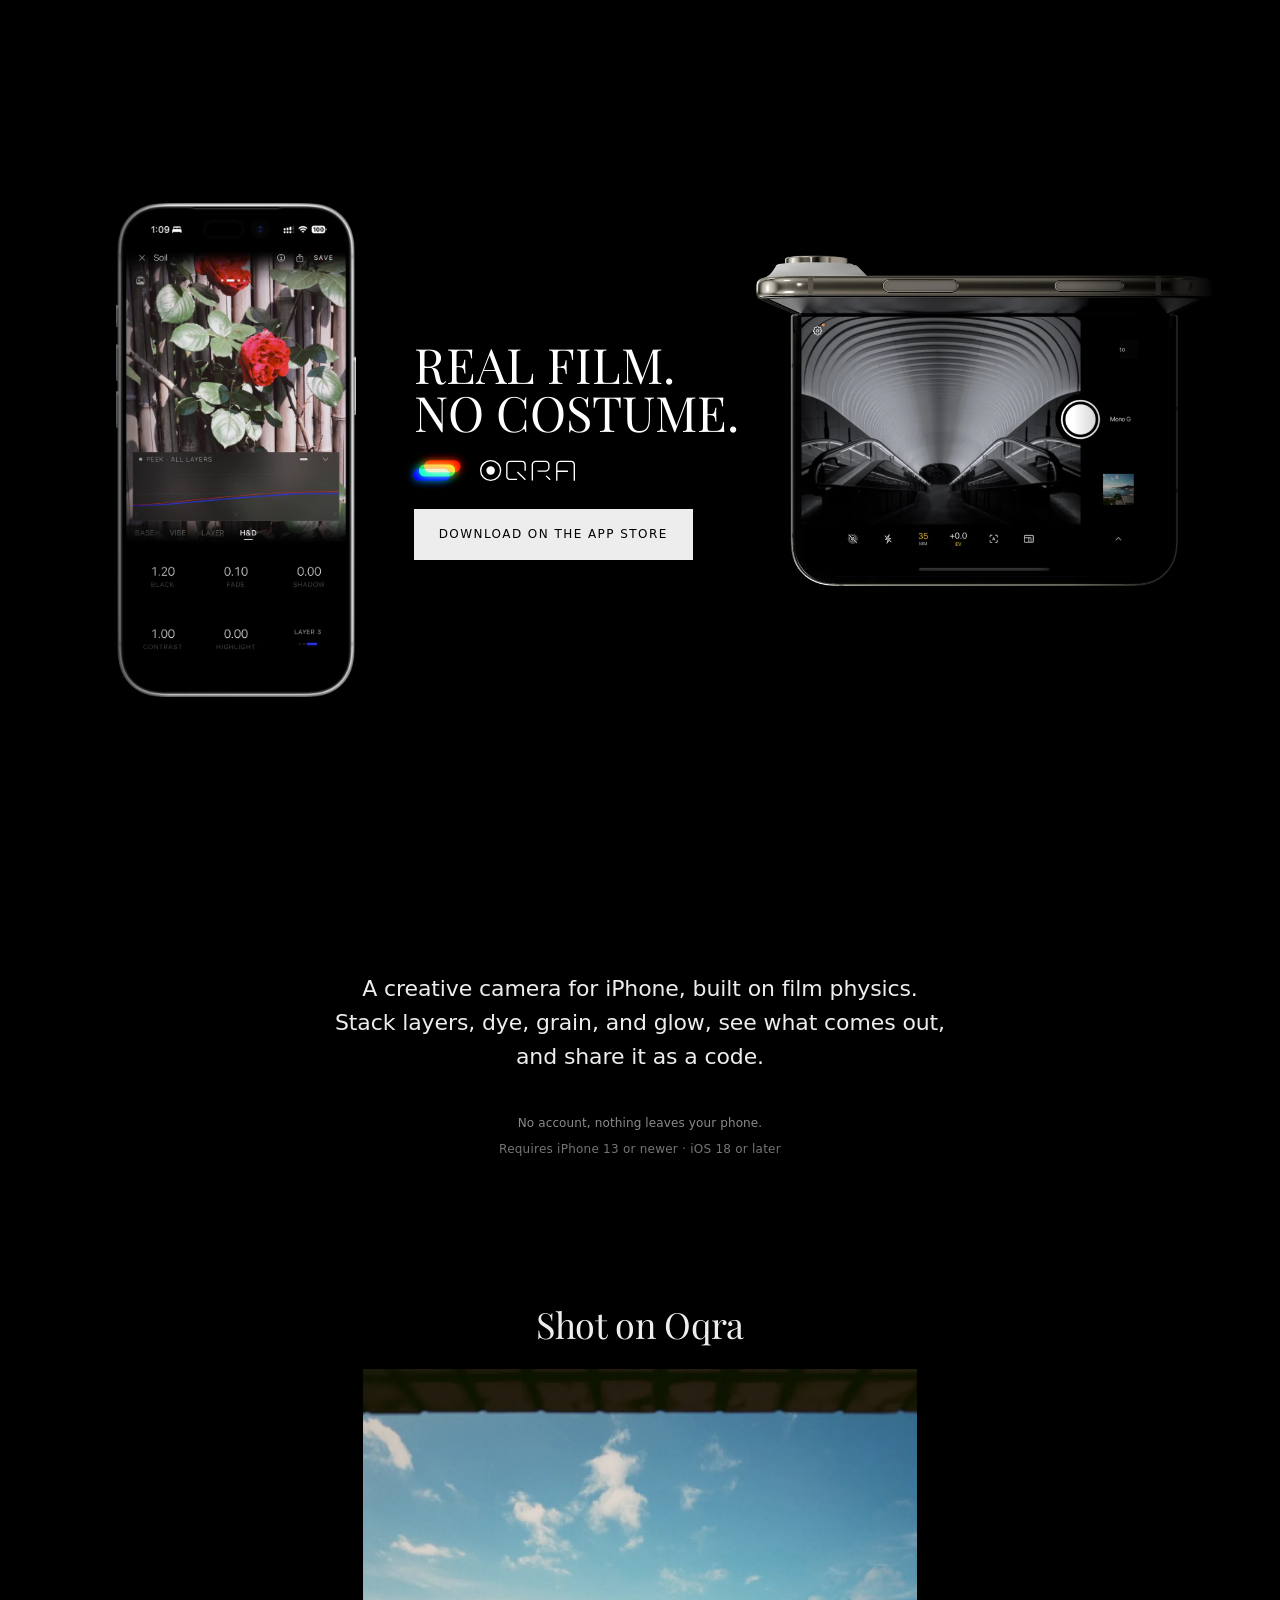
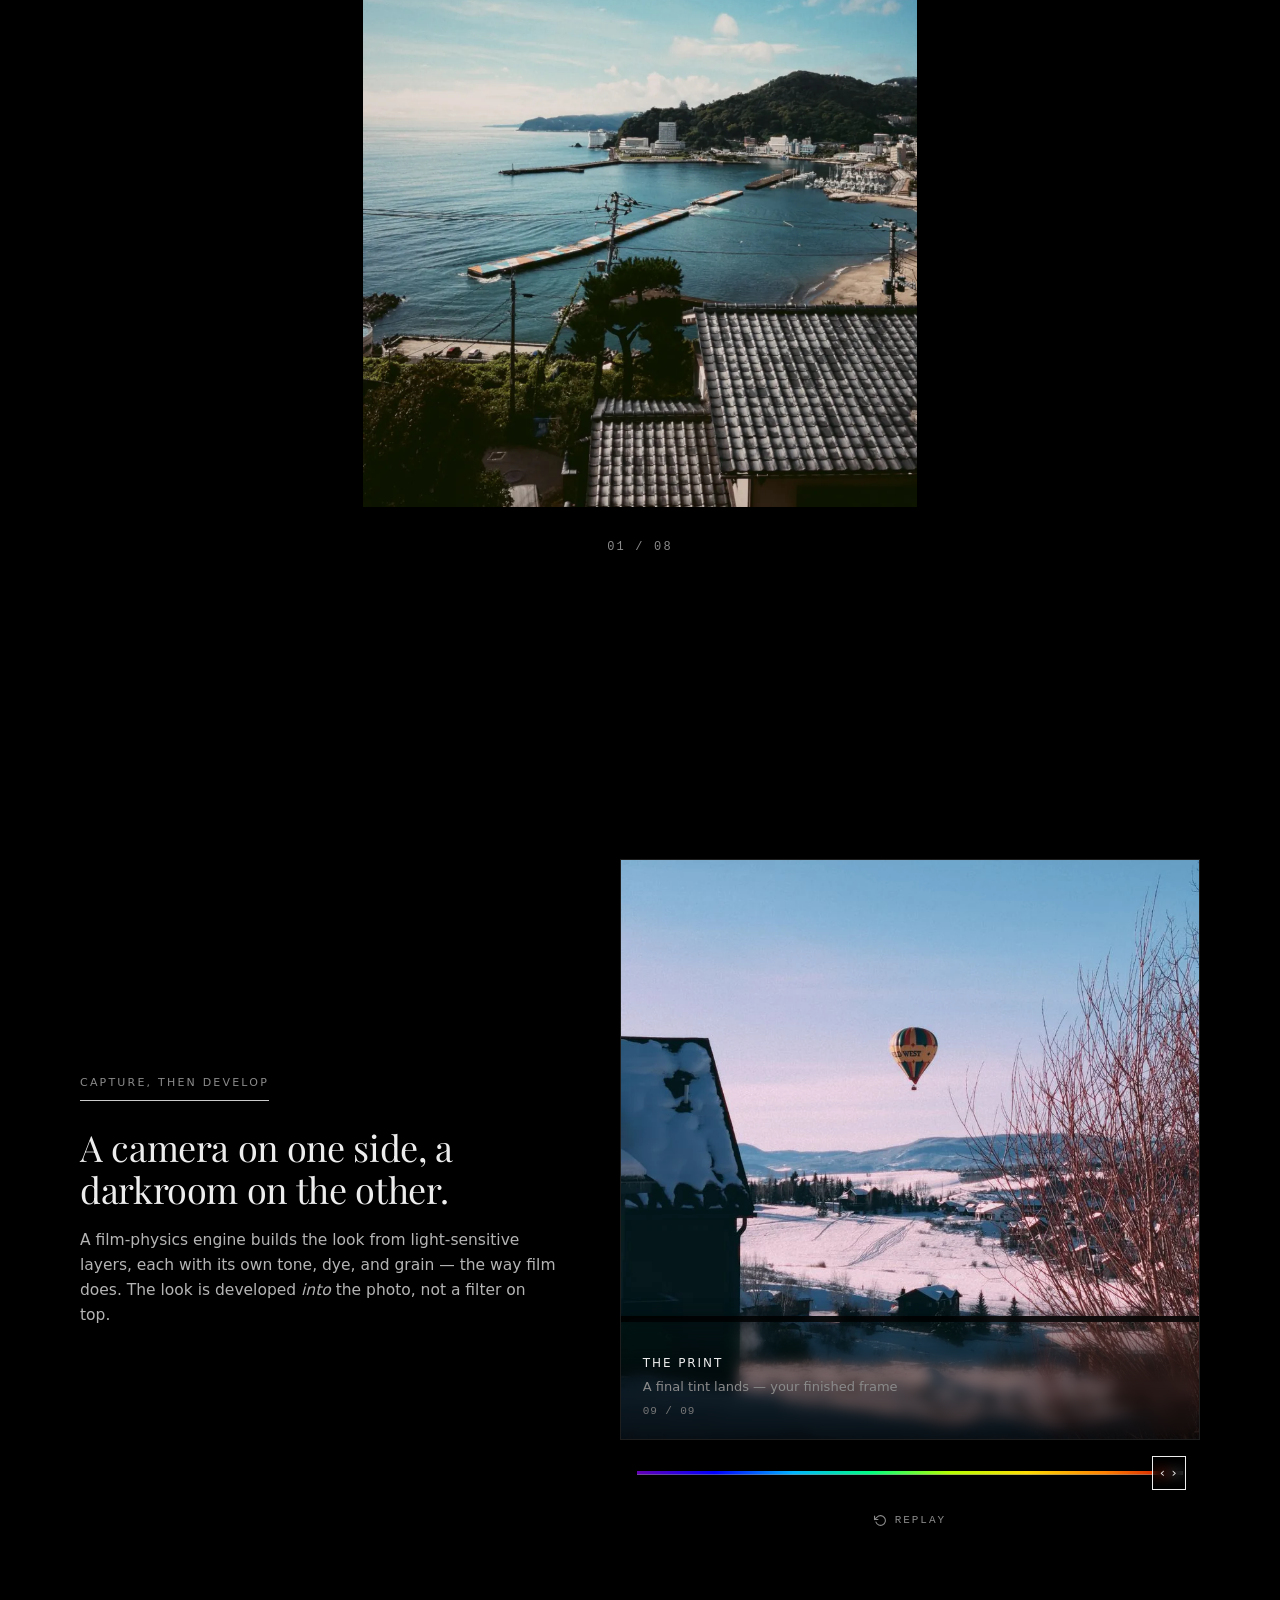
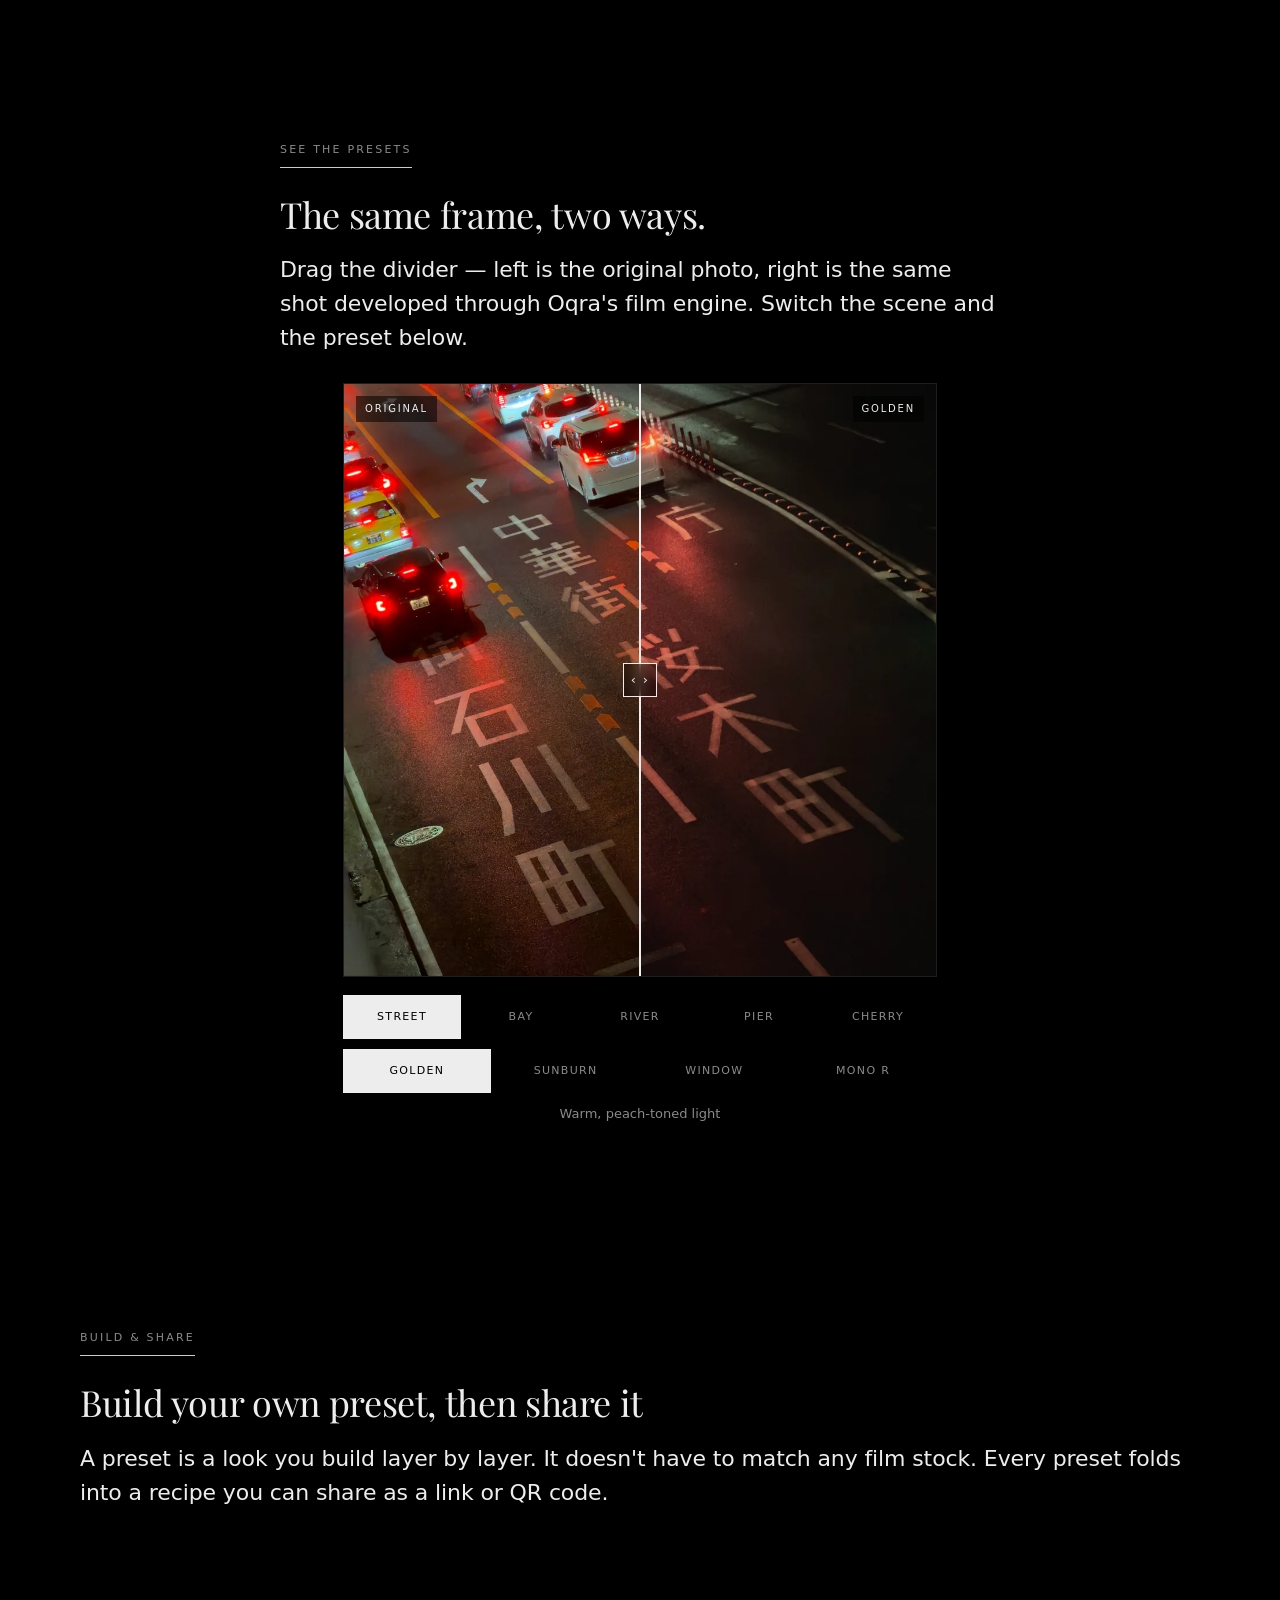
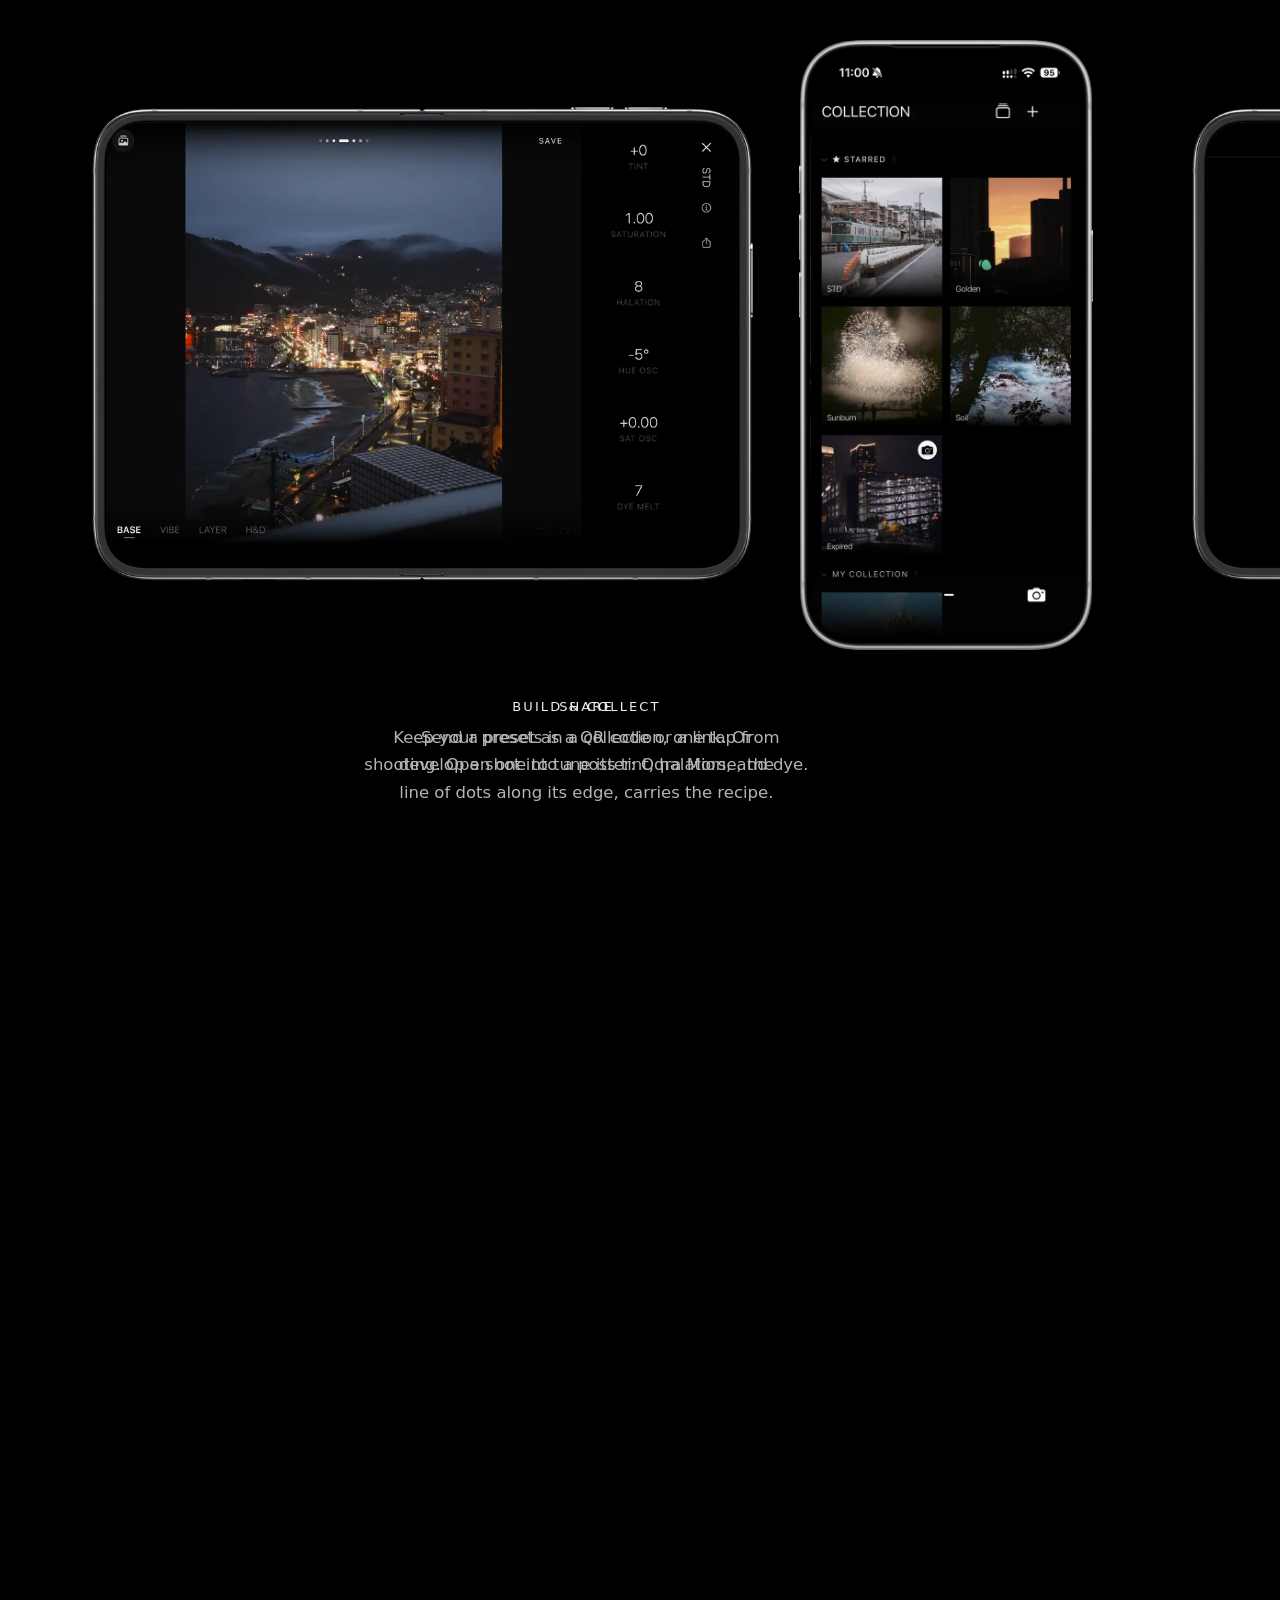
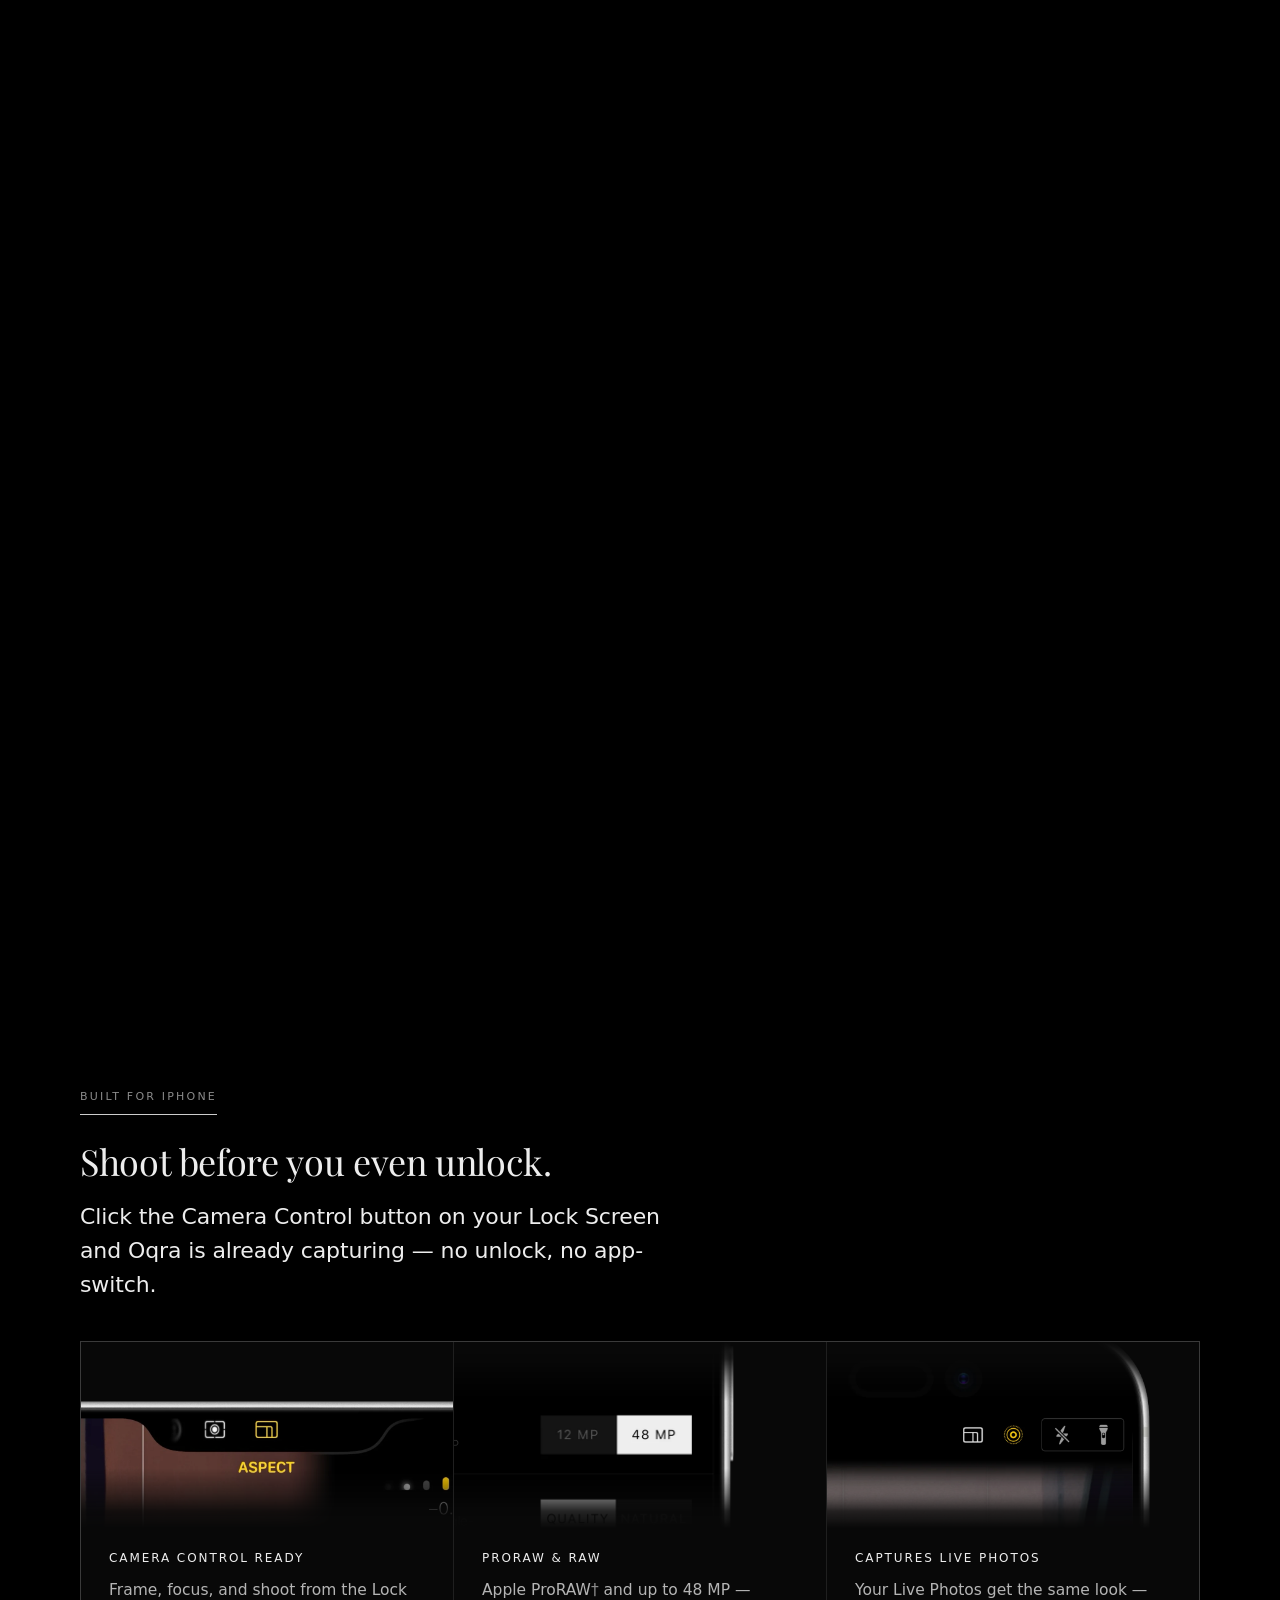
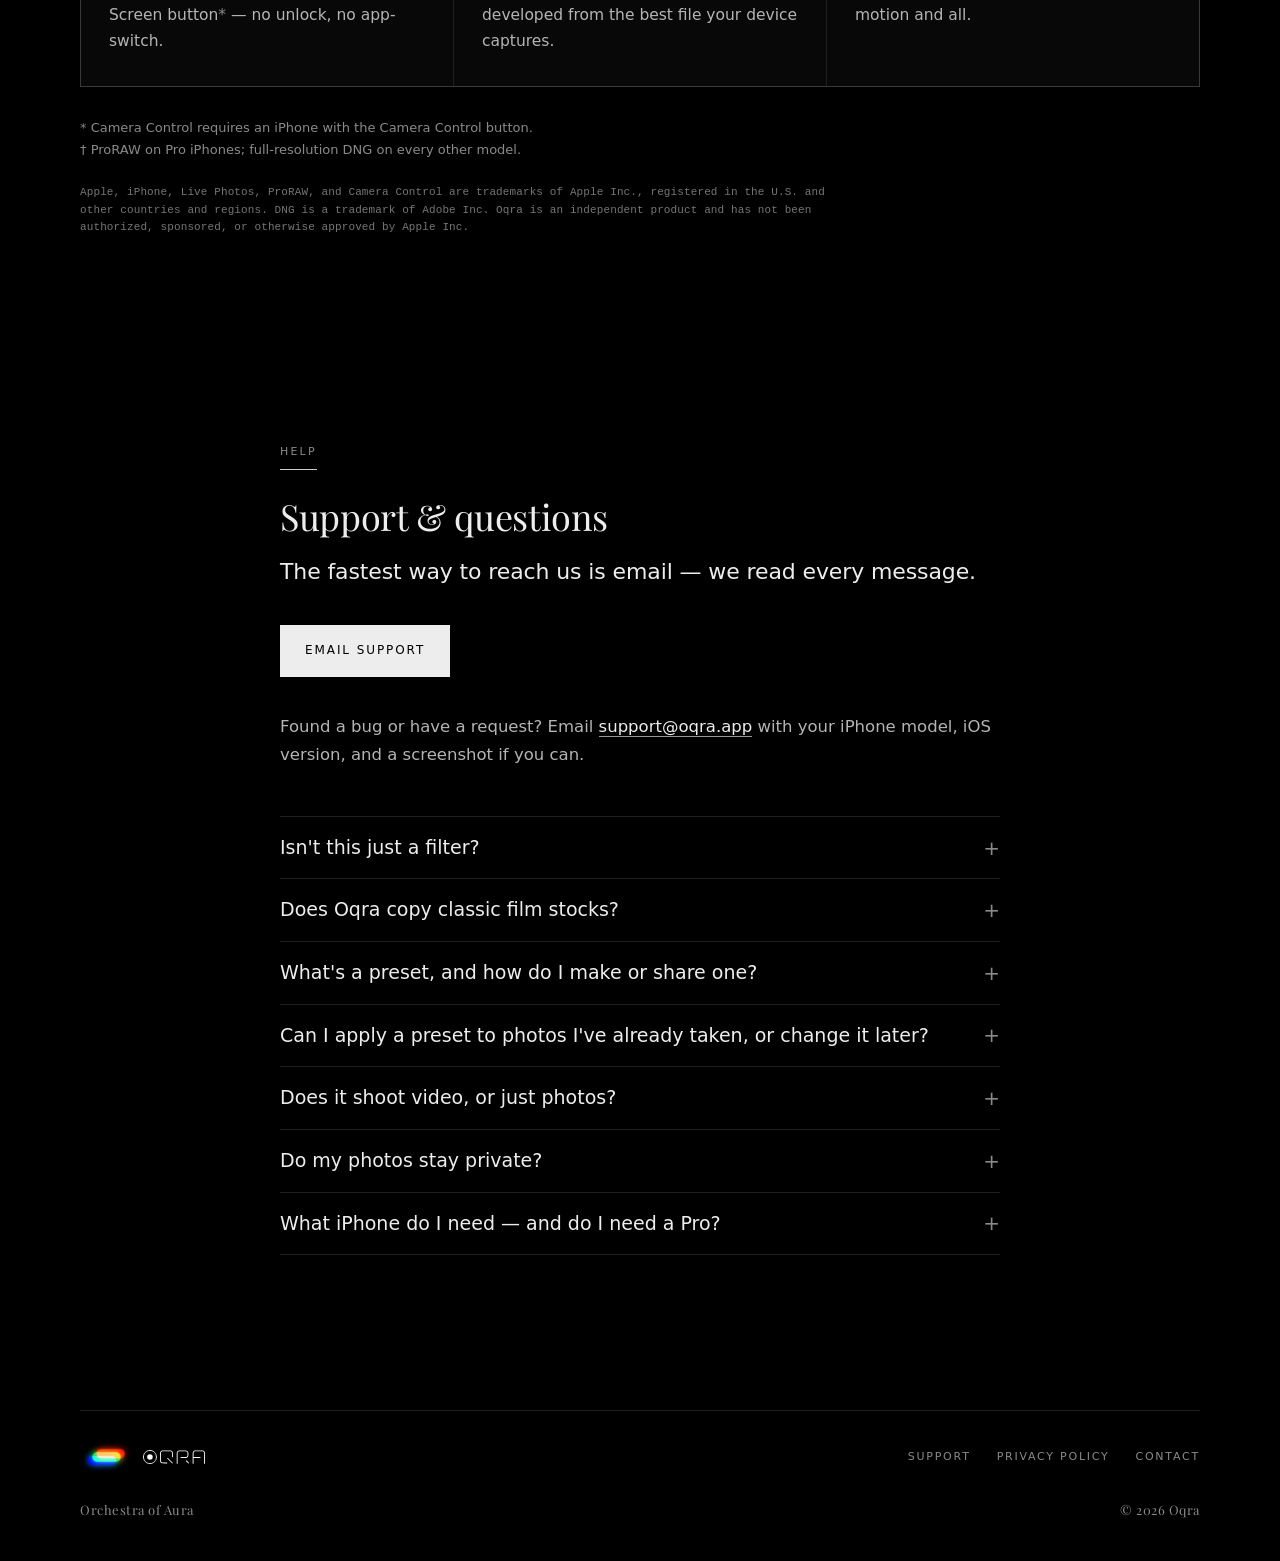
==== commit 150559f1: "Prevent startup flash and streamline website interactions" ====
--- a/index.html
+++ b/index.html
@@ -99,7 +99,7 @@
              srcset="/assets/img/hero/camera-800.webp 800w, /assets/img/hero/camera-1450.webp 1450w"
              sizes="(min-aspect-ratio: 1/1) 39vw, 100vw"
              alt="The Oqra camera viewfinder on an iPhone held sideways, framing a curved white tunnel"
-             width="1450" height="1048" />
+             width="1450" height="1048" decoding="async" fetchpriority="high" />
       </div>
 
       <div class="hero__frame hero__frame--b">
@@ -108,7 +108,7 @@
              srcset="/assets/img/hero/edit-640.webp 640w, /assets/img/hero/edit-1100.webp 1100w"
              sizes="(min-aspect-ratio: 1/1) 21vw, 62vw"
              alt="The Oqra editor on an iPhone, with a red rose above the film-layer controls"
-             width="1100" height="2268" />
+             width="1100" height="2268" decoding="async" />
         <p class="lead hero__lead">
           A creative camera for iPhone, built on film physics. Stack layers, dye,
           grain, and glow, see what comes out, and share it as a code.
@@ -128,14 +128,14 @@
 <section class="gallery" id="scenes" aria-roledescription="carousel" aria-label="Photos shot on Oqra">
   <h2 class="gallery__title">Shot on Oqra</h2>
   <div class="gallery__stage">
-    <img class="gallery__img is-active" src="/assets/img/scenes/scene-6.webp" alt="A blue bay seen over tiled rooftops, with a breakwater and seaside hotels under a green headland, shot on Oqra" width="1050" height="1400" decoding="async" draggable="false" />
-    <img class="gallery__img" src="/assets/img/scenes/scene-7.webp" alt="Fireworks bursting over a beach, two people silhouetted at the water's edge, shot on Oqra" width="1050" height="1400" loading="lazy" decoding="async" draggable="false" />
-    <img class="gallery__img" src="/assets/img/scenes/scene-8.webp" alt="Log steps climbing through a dark, misty forest, shot on Oqra" width="1050" height="1400" loading="lazy" decoding="async" draggable="false" />
-    <img class="gallery__img" src="/assets/img/scenes/scene-1.webp" alt="Snow-capped mountains and a ski slope, shot on Oqra" width="1050" height="1400" loading="lazy" decoding="async" draggable="false" />
-    <img class="gallery__img" src="/assets/img/scenes/scene-2.webp" alt="An old tiled-roof temple in foliage at dusk, shot on Oqra" width="1049" height="1400" loading="lazy" decoding="async" draggable="false" />
-    <img class="gallery__img" src="/assets/img/scenes/scene-3.webp" alt="A cherry-blossom tree in full bloom, shot on Oqra" width="1050" height="1400" loading="lazy" decoding="async" draggable="false" />
-    <img class="gallery__img" src="/assets/img/scenes/scene-4.webp" alt="A museum interior in black and white, shot on Oqra" width="1050" height="1400" loading="lazy" decoding="async" draggable="false" />
-    <img class="gallery__img" src="/assets/img/scenes/scene-5.webp" alt="A waterfront cycle path at dusk under a curving canopy, city lights along the lake, shot on Oqra" width="1050" height="1400" loading="lazy" decoding="async" draggable="false" />
+    <img class="gallery__img is-active" src="/assets/img/scenes/scene-6.webp" alt="A blue bay seen over tiled rooftops, with a breakwater and seaside hotels under a green headland, shot on Oqra" width="1050" height="1400" loading="lazy" decoding="async" draggable="false" />
+    <img class="gallery__img" data-src="/assets/img/scenes/scene-7.webp" alt="Fireworks bursting over a beach, two people silhouetted at the water's edge, shot on Oqra" width="1050" height="1400" loading="lazy" decoding="async" draggable="false" />
+    <img class="gallery__img" data-src="/assets/img/scenes/scene-8.webp" alt="Log steps climbing through a dark, misty forest, shot on Oqra" width="1050" height="1400" loading="lazy" decoding="async" draggable="false" />
+    <img class="gallery__img" data-src="/assets/img/scenes/scene-1.webp" alt="Snow-capped mountains and a ski slope, shot on Oqra" width="1050" height="1400" loading="lazy" decoding="async" draggable="false" />
+    <img class="gallery__img" data-src="/assets/img/scenes/scene-2.webp" alt="An old tiled-roof temple in foliage at dusk, shot on Oqra" width="1049" height="1400" loading="lazy" decoding="async" draggable="false" />
+    <img class="gallery__img" data-src="/assets/img/scenes/scene-3.webp" alt="A cherry-blossom tree in full bloom, shot on Oqra" width="1050" height="1400" loading="lazy" decoding="async" draggable="false" />
+    <img class="gallery__img" data-src="/assets/img/scenes/scene-4.webp" alt="A museum interior in black and white, shot on Oqra" width="1050" height="1400" loading="lazy" decoding="async" draggable="false" />
+    <img class="gallery__img" data-src="/assets/img/scenes/scene-5.webp" alt="A waterfront cycle path at dusk under a curving canopy, city lights along the lake, shot on Oqra" width="1050" height="1400" loading="lazy" decoding="async" draggable="false" />
   </div>
   <div class="gallery__controls">
     <button type="button" class="gallery__nav" data-dir="-1" aria-label="Previous photo">
@@ -166,7 +166,7 @@
           </div>
           <div class="develop__stage">
             <div class="develop__frame" role="img" aria-label="One real snow photo being developed, step by step: the raw capture, then Apple's developed photo, then the layers adding their colour and grain, a warm glow around the highlights, and a final tint on the finished frame.">
-            <img class="develop__img" data-i="0" data-name="Raw capture" data-sub="Straight from the camera, untouched" src="/assets/img/samples/build-0-raw.webp" alt="The raw iPhone capture, straight from the camera" width="900" height="900" decoding="async" draggable="false" />
+            <img class="develop__img" data-i="0" data-name="Raw capture" data-sub="Straight from the camera, untouched" src="/assets/img/samples/build-0-raw.webp" alt="The raw iPhone capture, straight from the camera" width="900" height="900" loading="lazy" decoding="async" draggable="false" />
             <img class="develop__img" data-i="1" data-name="Developed" data-sub="Apple's RAW processing — cleaned up and colour-corrected" src="/assets/img/samples/build-1-capture.webp" alt="The capture after Apple's RAW processing" width="900" height="900" loading="lazy" decoding="async" draggable="false" />
             <img class="develop__img" data-i="2" data-name="One layer, silver" data-sub="The first light-sensitive layer turns light into tone" src="/assets/img/samples/build-2-silver.webp" alt="The first layer turned to grey tone" width="900" height="900" loading="lazy" decoding="async" draggable="false" />
             <img class="develop__img" data-i="3" data-name="One layer, in colour" data-sub="That layer takes on its colour, and its grain" src="/assets/img/samples/build-3-record.webp" alt="That layer in colour, with its grain" width="900" height="900" loading="lazy" decoding="async" draggable="false" />
@@ -220,8 +220,8 @@
     <div class="ba" id="ba" style="--split:50%;" tabindex="0"
          role="slider" aria-label="Before / after reveal — drag, or use the left and right arrow keys"
          aria-valuemin="0" aria-valuemax="100" aria-valuenow="50" aria-valuetext="50% developed">
-      <img class="ba__img ba__after"  id="baAfter"  src="/assets/img/samples/street_golden.webp" alt="Developed in Oqra" width="1024" height="1024" decoding="async" draggable="false" />
-      <img class="ba__img ba__before" id="baBefore" src="/assets/img/samples/street_og.webp" alt="Original capture" width="1024" height="1024" decoding="async" draggable="false" />
+      <img class="ba__img ba__after"  id="baAfter"  src="/assets/img/samples/street_golden.webp" alt="Developed in Oqra" width="1024" height="1024" loading="lazy" decoding="async" draggable="false" />
+      <img class="ba__img ba__before" id="baBefore" src="/assets/img/samples/street_og.webp" alt="Original capture" width="1024" height="1024" loading="lazy" decoding="async" draggable="false" />
       <span class="ba__label ba__label--l">Original</span>
       <span class="ba__label ba__label--r" id="baLabelR">Golden</span>
       <div class="ba__line"><div class="ba__handle" aria-hidden="true">‹ ›</div></div>
@@ -420,13 +420,13 @@
 </footer>
 
 <script src="/scroll.js" defer></script>
+<script src="/hero.js" defer></script>
 <script src="/compare.js" defer></script>
 <script src="/stepper.js" defer></script>
 <script src="/sideways.js" defer></script>
 <script src="/reveal.js" defer></script>
 <script src="/gallery.js" defer></script>
 <script src="/nav.js" defer></script>
-<script src="/hero.js" defer></script>
 <script src="/faq.js" defer></script>
 </body>
 </html>
--- a/styles.css
+++ b/styles.css
@@ -106,16 +106,12 @@
 html { scroll-behavior: smooth; background: var(--bg); }
 
 
-/* The landing's spectrum glow, lifted out of the hero and pinned behind the
-   WHOLE page — a fixed, heavily-blurred band of the visible spectrum at top
-   centre. Because it's fixed and lives on <html> (with <body> transparent),
-   every part of the page — including the reserved space above the hero — sits
-   on this same canvas, so there's no black bar at the top. */
 /* Page-wide spectrum glow — a fixed, soft band anchored at the top, behind all
    content. A real element (not a pseudo) so hero.js can write its transform and
    opacity directly each frame (compositor-only, no tree-wide style invalidation).
-   hero.js grows it FROM the top (scaleY) as you scroll into phase two; this
-   default state (full) is what no-JS / reduced motion sees.
+   Start hidden, matching the initial hero state before deferred scripts load.
+   hero.js grows it from the top as the hero scrolls away. Without JavaScript or
+   with reduced motion, this decorative layer stays hidden.
 
    No filter: blur — the --spectrum gradient is already smooth between stops, so
    the softness is carried entirely by the mask (a radial falloff for the
@@ -127,7 +123,7 @@
   position: fixed;
   left: 50%;
   top: 0;
-  transform: translateX(-50%) scaleY(1);
+  transform: translateX(-50%) scaleY(0);
   transform-origin: top center;
   width: 120%;    /* a touch past the viewport so the horizontal falloff lands
                      off-screen (fixed elements don't add horizontal scroll) */
@@ -144,7 +140,7 @@
     radial-gradient(100% 78% at 50% 18%, #000 0%, #000 40%, transparent 100%),
     linear-gradient(to bottom, rgba(0,0,0,0.5) 0, #000 clamp(40px, 10vw, 140px));
   mask-composite: intersect;
-  opacity: 0.28;
+  opacity: 0;
   z-index: -1;
   pointer-events: none;
   will-change: transform, opacity;
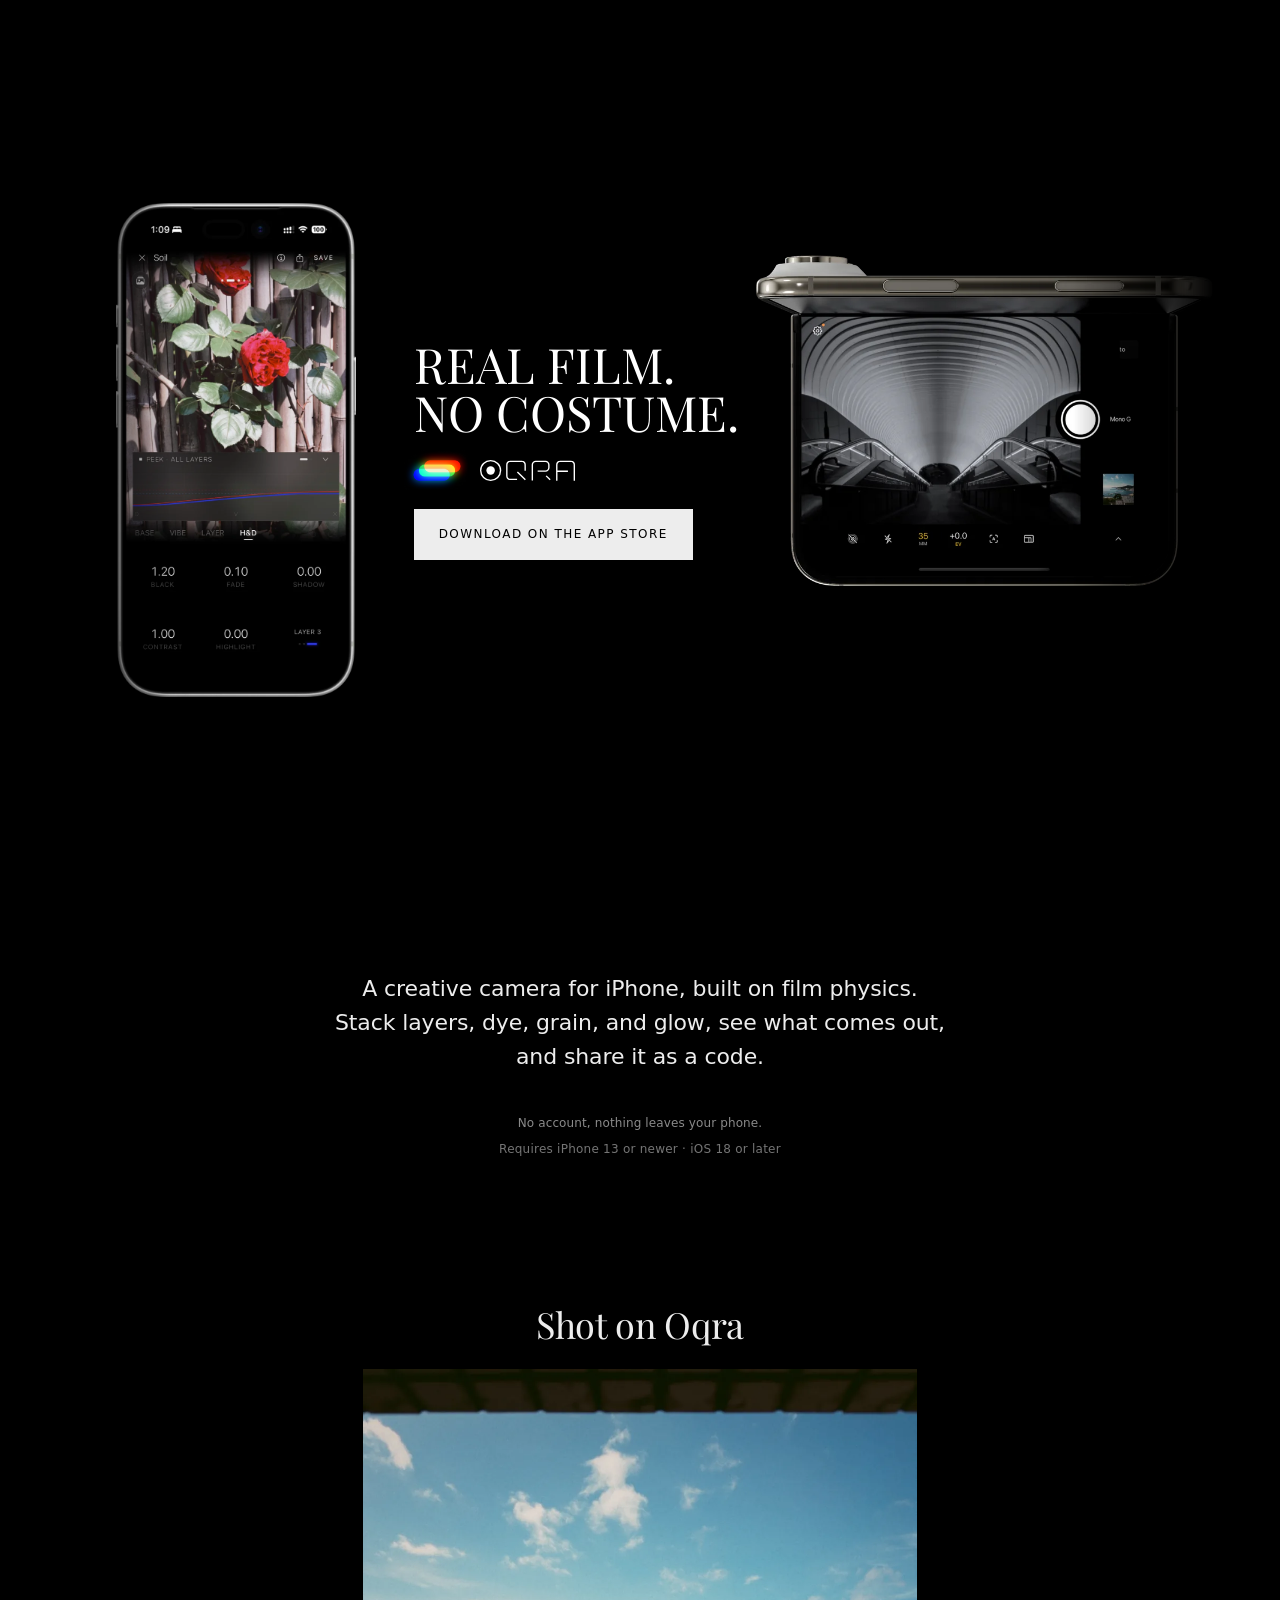
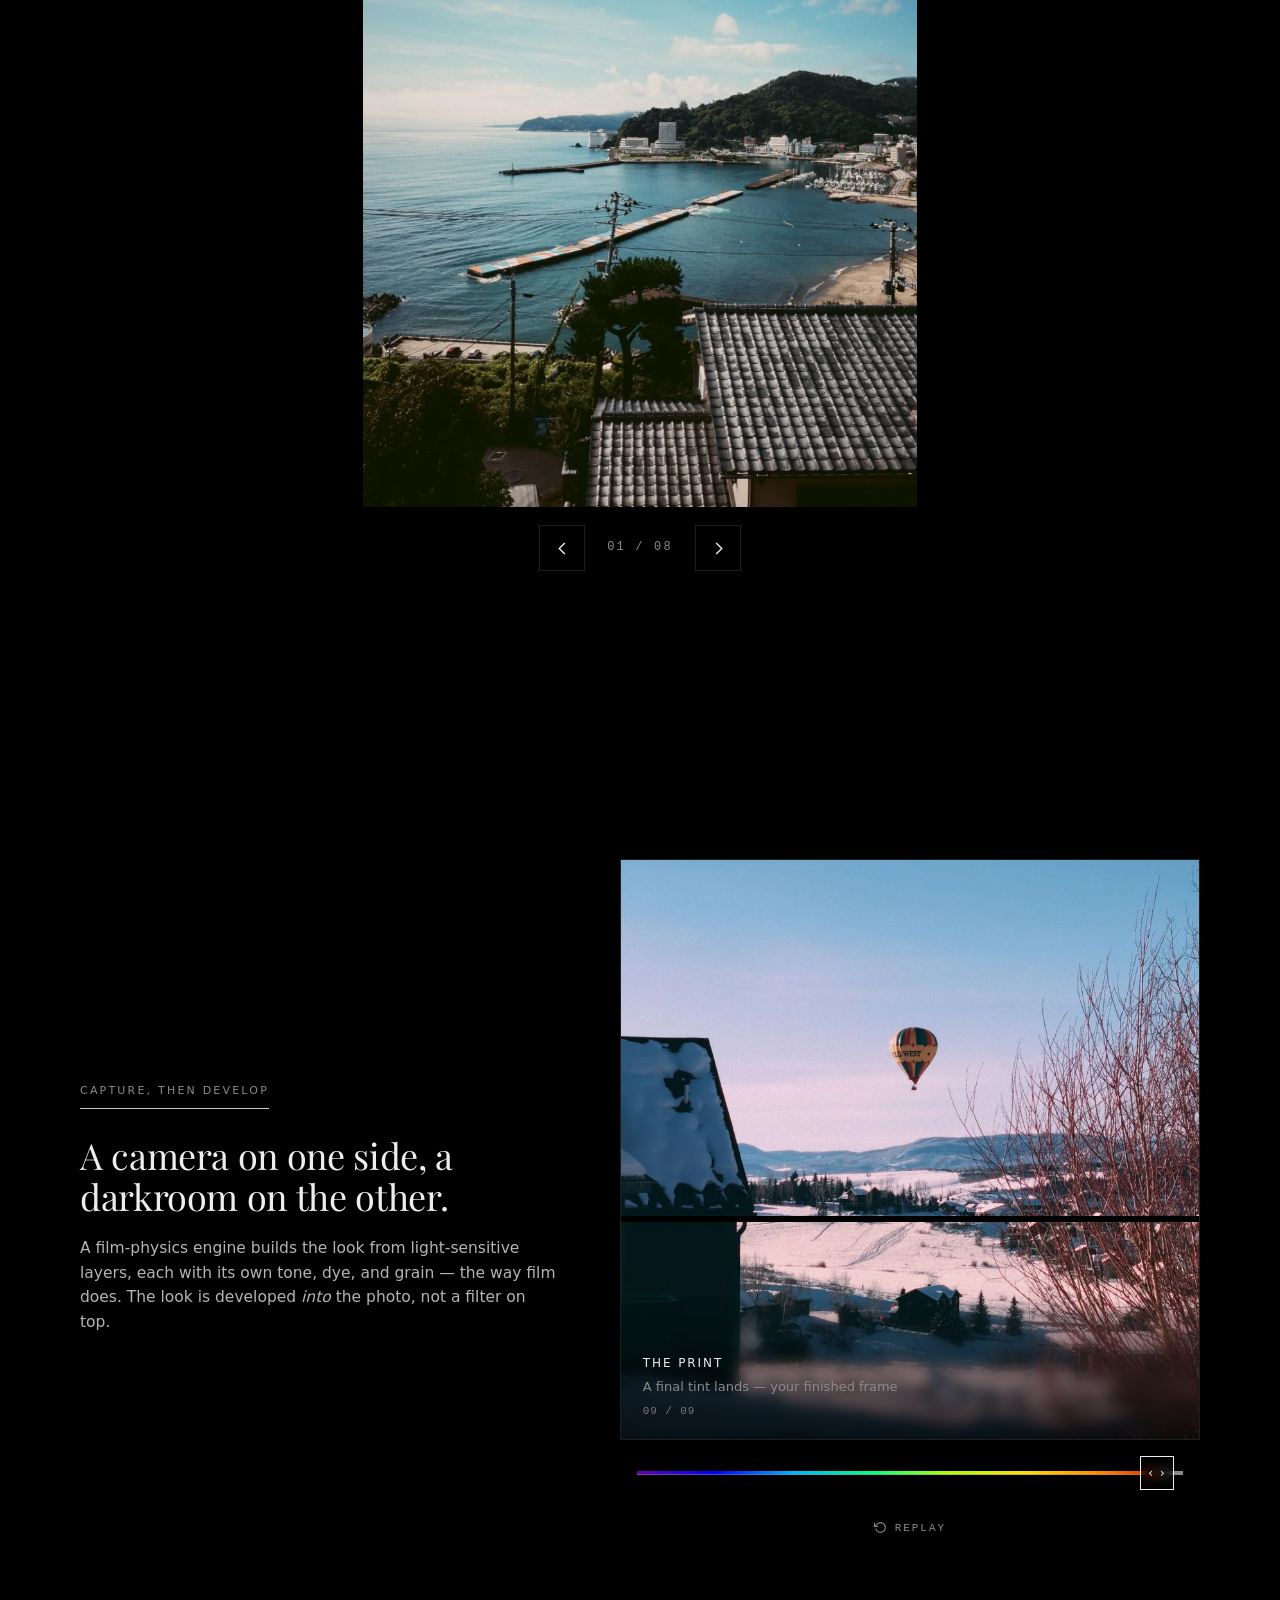
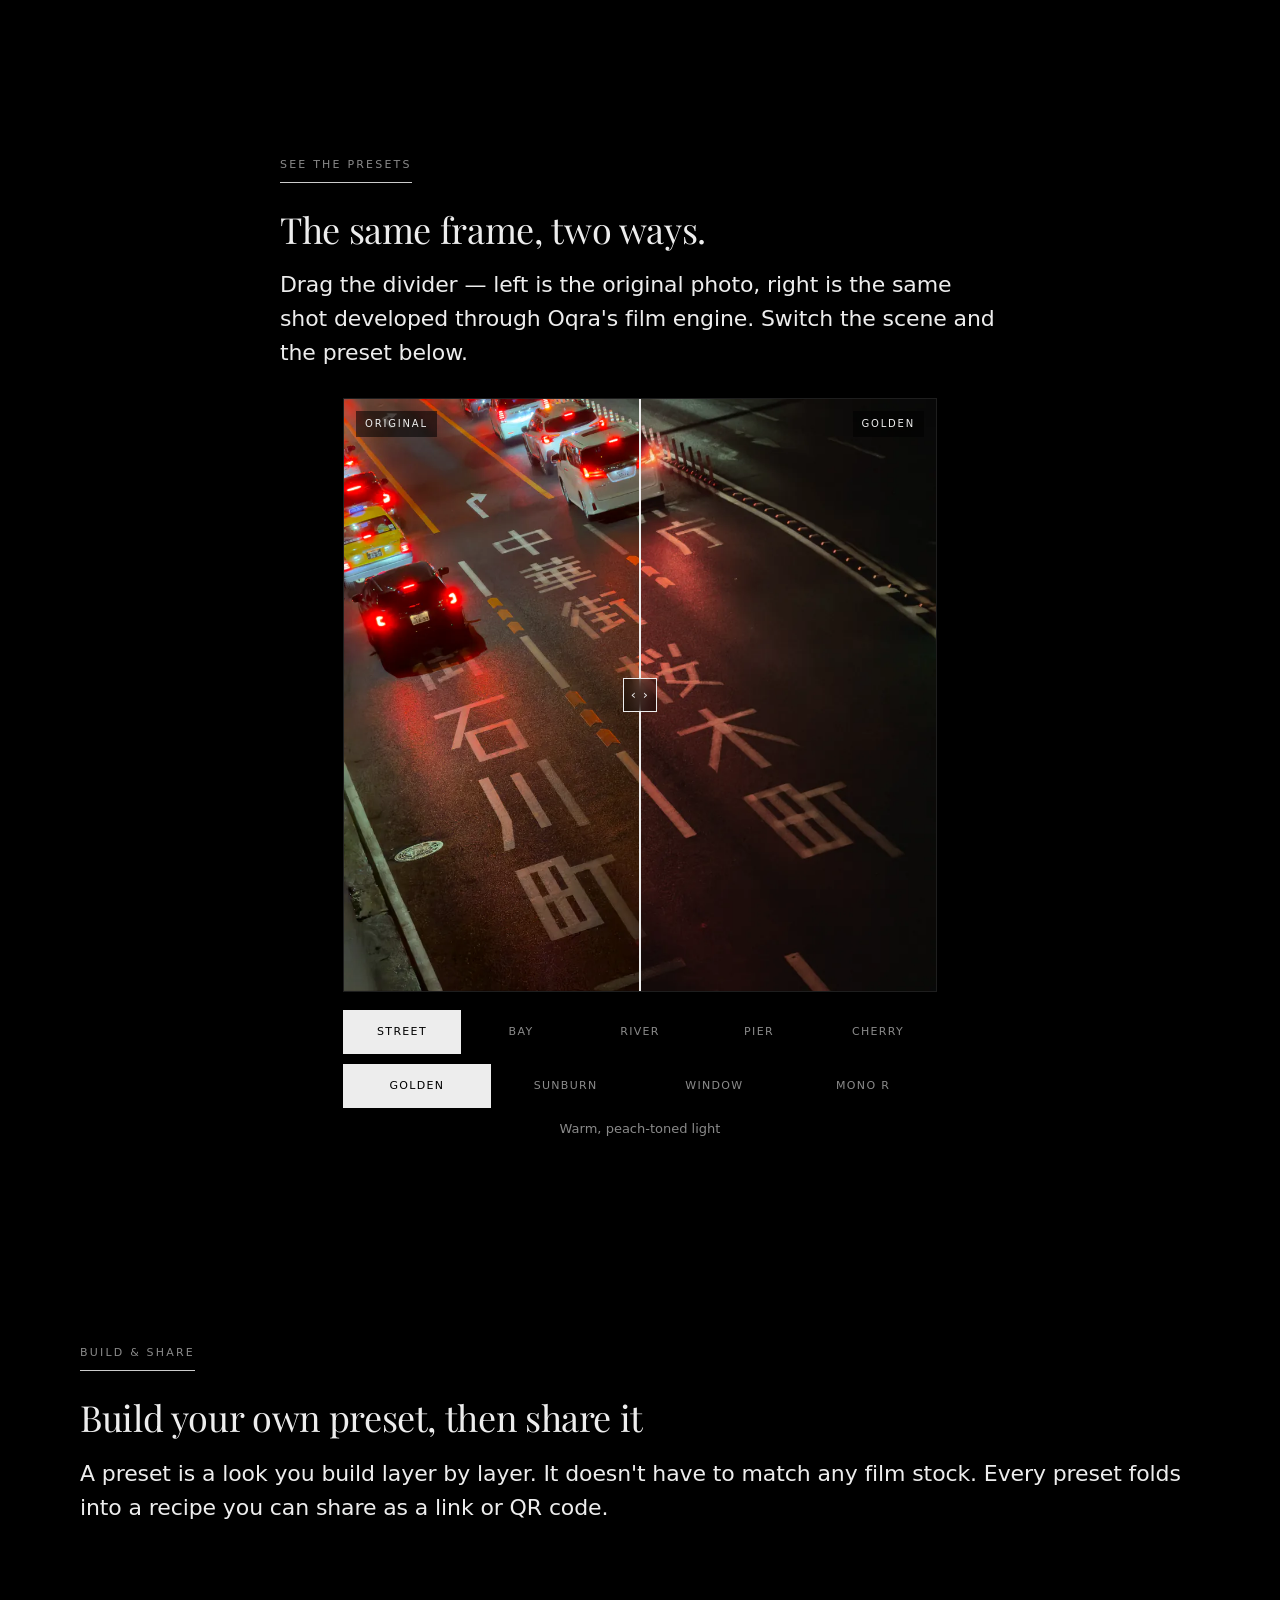
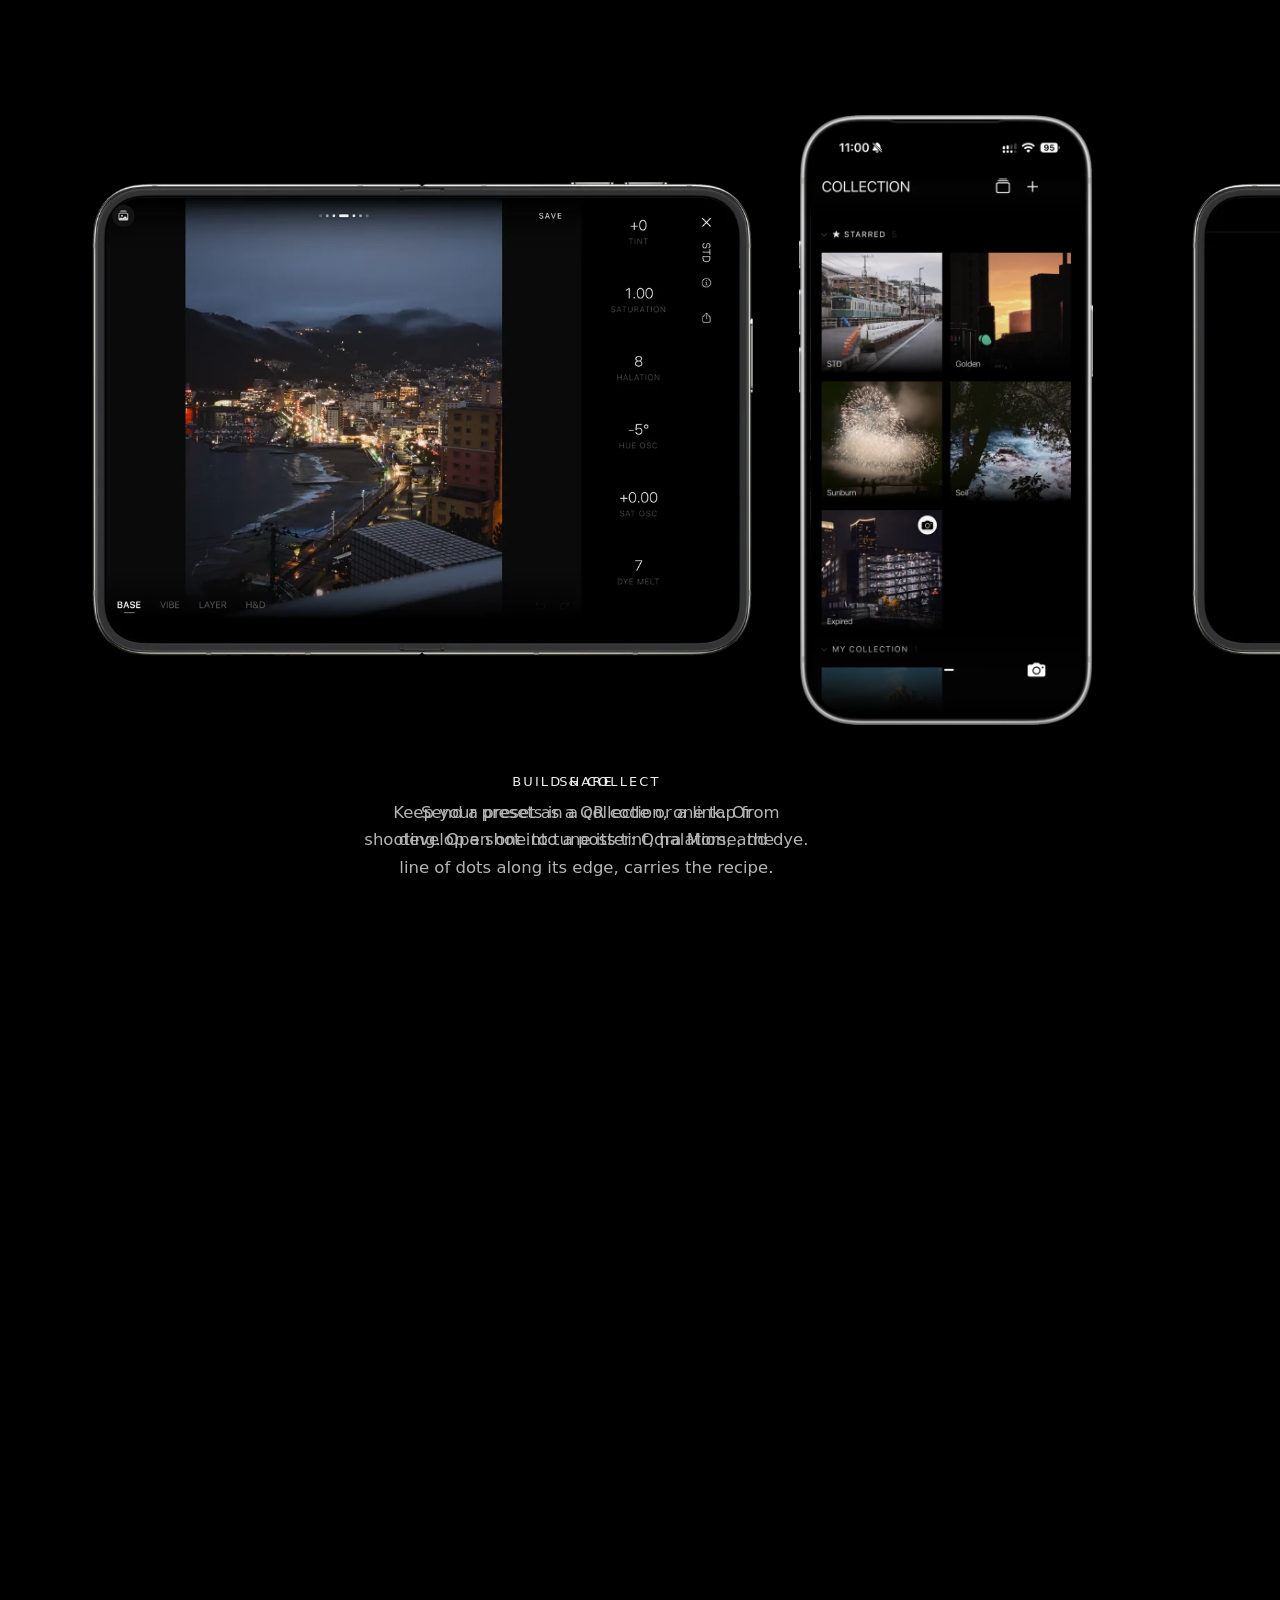
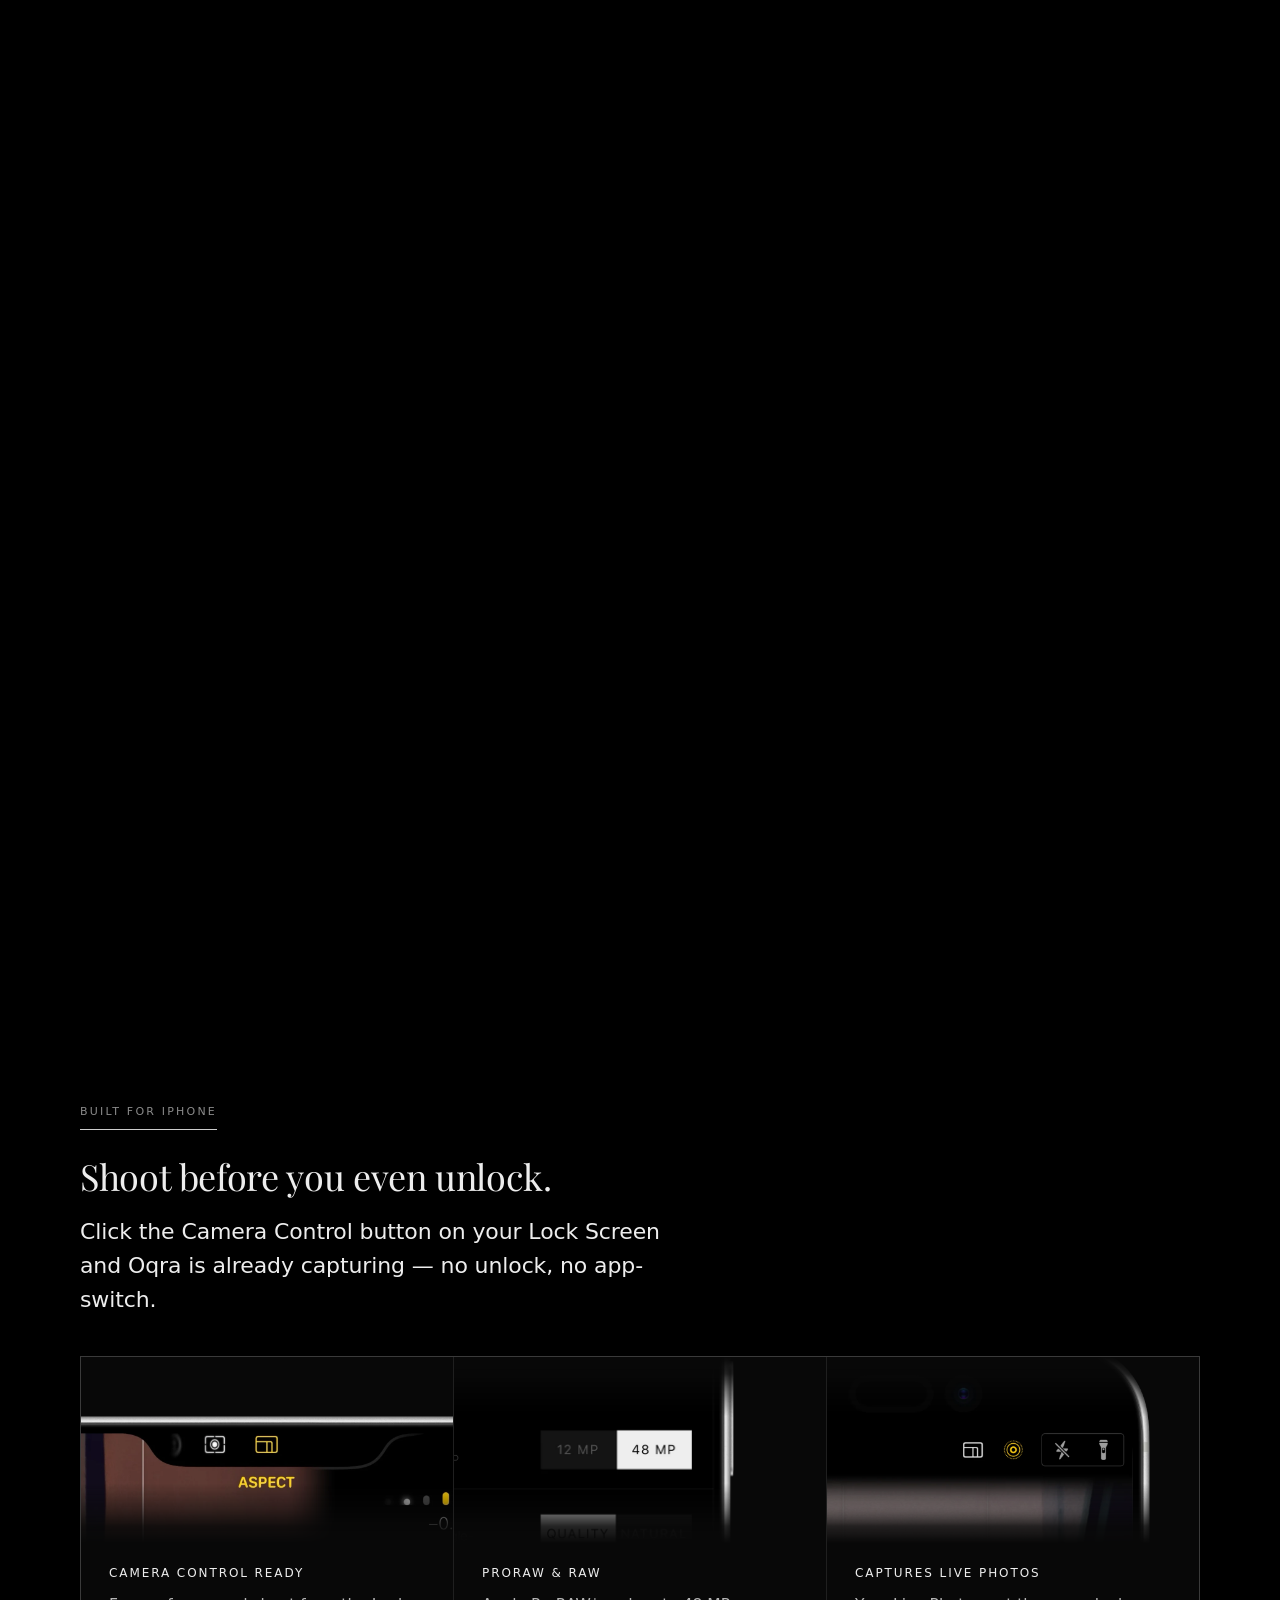
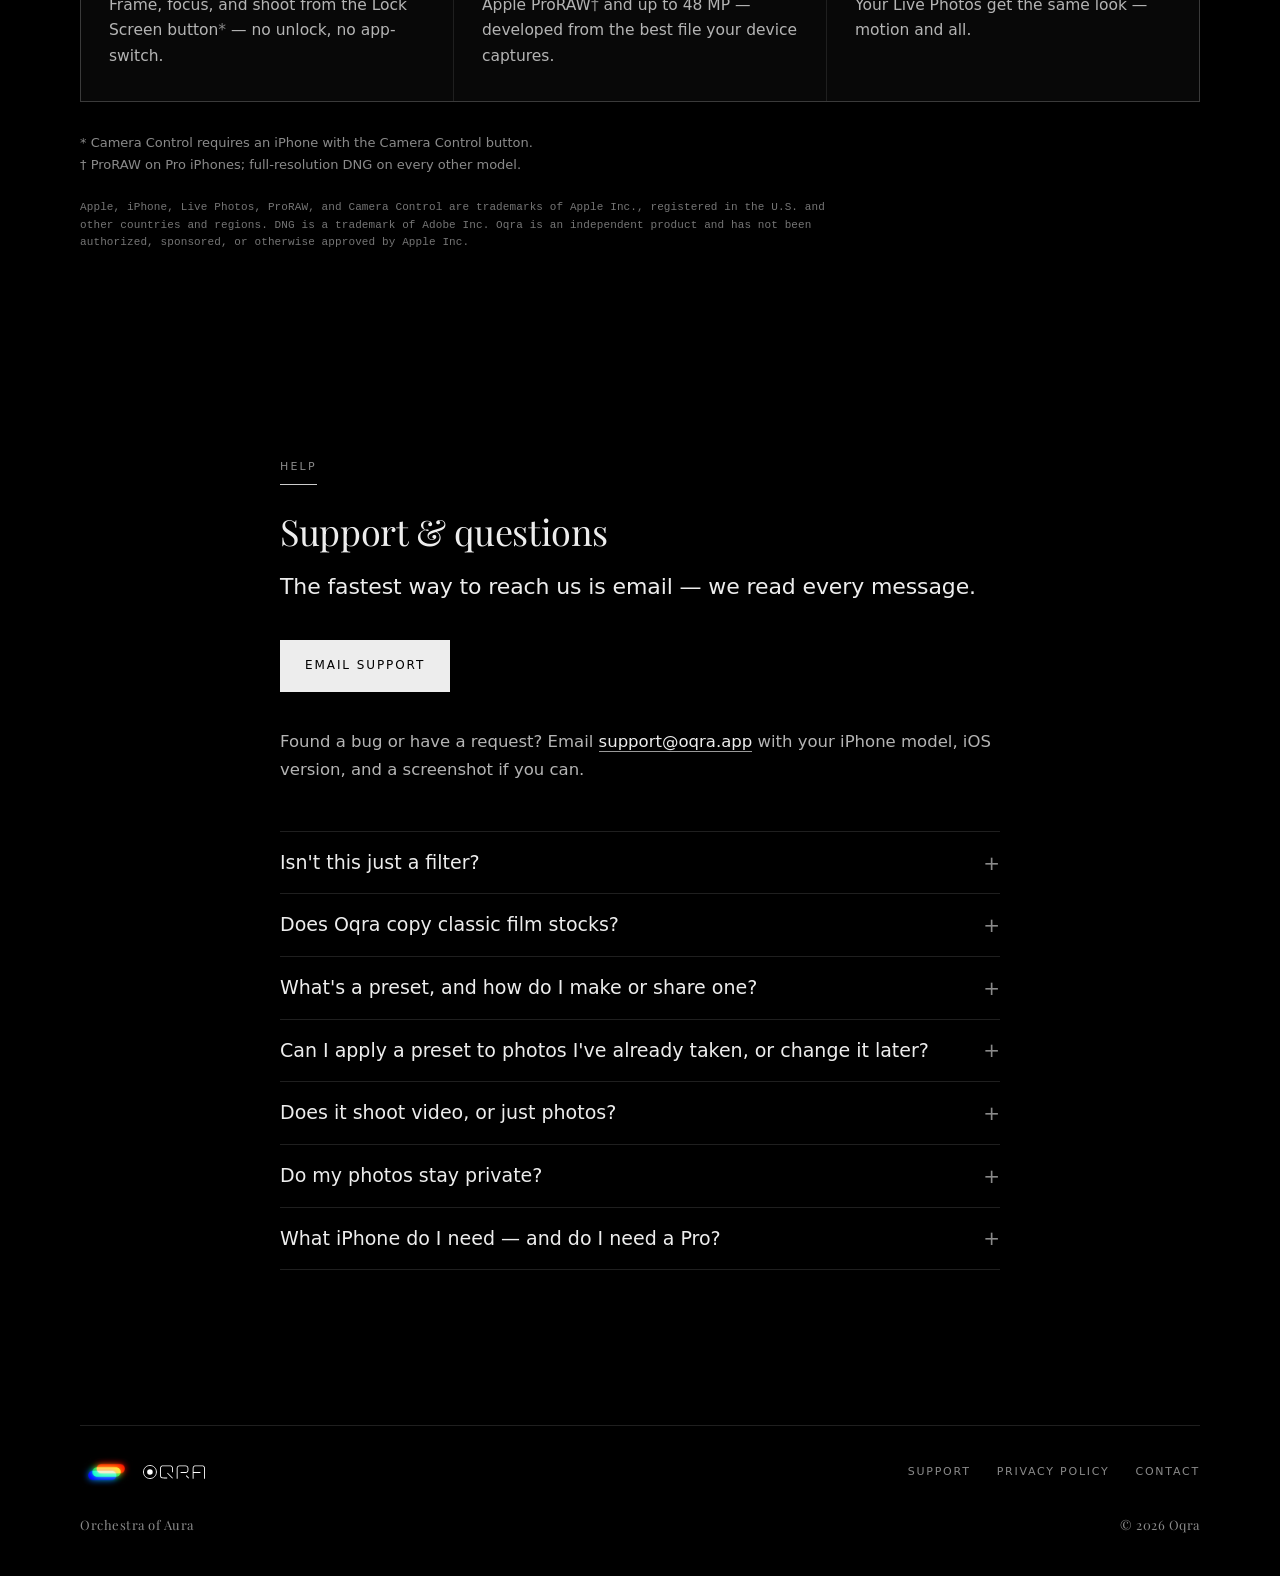
==== commit 2b1a8f25: "Soften scroll direction changes and add native gallery paging" ====
--- a/index.html
+++ b/index.html
@@ -127,7 +127,7 @@
 <!-- ============================== IMMERSIVE SAMPLES (shot on Oqra) ============================== -->
 <section class="gallery" id="scenes" aria-roledescription="carousel" aria-label="Photos shot on Oqra">
   <h2 class="gallery__title">Shot on Oqra</h2>
-  <div class="gallery__stage">
+  <div class="gallery__stage" tabindex="0" role="group" aria-label="Photo gallery — swipe or use the arrow keys">
     <img class="gallery__img is-active" src="/assets/img/scenes/scene-6.webp" alt="A blue bay seen over tiled rooftops, with a breakwater and seaside hotels under a green headland, shot on Oqra" width="1050" height="1400" loading="lazy" decoding="async" draggable="false" />
     <img class="gallery__img" data-src="/assets/img/scenes/scene-7.webp" alt="Fireworks bursting over a beach, two people silhouetted at the water's edge, shot on Oqra" width="1050" height="1400" loading="lazy" decoding="async" draggable="false" />
     <img class="gallery__img" data-src="/assets/img/scenes/scene-8.webp" alt="Log steps climbing through a dark, misty forest, shot on Oqra" width="1050" height="1400" loading="lazy" decoding="async" draggable="false" />
@@ -141,7 +141,7 @@
     <button type="button" class="gallery__nav" data-dir="-1" aria-label="Previous photo">
       <svg viewBox="0 0 14 14" aria-hidden="true"><path d="M9.5 1 L3.5 7 L9.5 13" fill="none" stroke="currentColor" stroke-width="1.5"/></svg>
     </button>
-    <span class="gallery__counter" aria-live="polite">01 / 08</span>
+    <span class="gallery__counter" aria-live="polite" aria-atomic="true">01 / 08</span>
     <button type="button" class="gallery__nav" data-dir="1" aria-label="Next photo">
       <svg viewBox="0 0 14 14" aria-hidden="true"><path d="M4.5 1 L10.5 7 L4.5 13" fill="none" stroke="currentColor" stroke-width="1.5"/></svg>
     </button>
--- a/styles.css
+++ b/styles.css
@@ -166,7 +166,9 @@
   border-bottom: 0.5px solid rgba(255, 255, 255, 0.6);
   transition: border-color 150ms ease-out, color 150ms ease-out;
 }
-a:hover { border-bottom-color: #fff; }
+@media (hover: hover) and (pointer: fine) {
+  a:hover { border-bottom-color: #fff; }
+}
 
 /* Chromatic text selection — the spectrum, even when you highlight. */
 ::selection { background: #00b4ff; color: #000; }
@@ -354,7 +356,9 @@
   align-items: center;
   min-height: 36px;   /* roomier tap target */
 }
-.nav__links a:hover { color: var(--ink); }
+@media (hover: hover) and (pointer: fine) {
+  .nav__links a:hover { color: var(--ink); }
+}
 .nav__links a.accent { color: var(--ink); }
 
 @media (max-width: 560px) {
@@ -382,7 +386,9 @@
   cursor: pointer;
   transition: border-color 150ms ease-out, background 150ms ease-out, color 150ms ease-out;
 }
-.btn:hover { border-color: var(--ink-faint); color: var(--ink); }
+@media (hover: hover) and (pointer: fine) {
+  .btn:hover { border-color: var(--ink-faint); color: var(--ink); }
+}
 
 /* Primary = the app's active-segment look: solid bright-ink fill, black text
    (SegmentedSelector active state) — NOT a colored accent. */
@@ -391,12 +397,14 @@
   border-color: var(--ink);
   color: #000;
 }
+@media (hover: hover) and (pointer: fine) {
 .btn--primary:hover {
   background: #ffffff;
   border-color: #ffffff;
   color: #000;
   /* a faint spectrum bloom on the install CTA */
   box-shadow: 0 0 0 1px rgba(255,255,255,0.4), 0 6px 30px -8px rgba(0,180,255,0.55);
+}
 }
 
 /* Disabled / "coming soon" CTA — reads as inert chrome, not active gold */
@@ -587,34 +595,45 @@
 }
 
 /* ---------- immersive sample gallery (shot on Oqra) ----------
-   One photo at a time in a fixed 3:4 frame (all five are portrait), centred on
-   the black canvas. Arrows, swipe, or arrow-keys cycle them, wrapping around;
-   each swap crossfades. gallery.js drives it (toggles .is-active); with no JS
-   the first photo stays visible. */
+   Native paging in the same 3:4 frame. Without JS only the first image shows;
+   with JS the browser owns finger tracking, momentum and page snapping. */
 .gallery { margin: 0; padding-top: clamp(40px, 7vh, 88px); }
 .gallery__title { text-align: center; margin: 0 0 24px; padding: 0 var(--gutter); }
 .gallery__stage {
   position: relative;
   width: 100%;
-  max-width: calc(82vh * 3 / 4);   /* the whole 3:4 photo fits within 82vh tall */
+  max-width: calc(82vh * 3 / 4);
   margin: 0 auto;
   aspect-ratio: 3 / 4;
   overflow: hidden;
   background: var(--bg);
 }
 .gallery__img {
-  position: absolute;
-  inset: 0;
+  display: none;
   width: 100%;
   height: 100%;
-  object-fit: cover;               /* frame and photos are both 3:4 — no crop */
-  opacity: 0;
-  transition: opacity 450ms ease;
-}
-.gallery__img.is-active { opacity: 1; }
-@media (prefers-reduced-motion: reduce) {
-  .gallery__img { transition: none; }   /* instant swap, no crossfade */
-}
+  object-fit: cover;
+  -webkit-user-drag: none;
+}
+.gallery__img.is-active { display: block; }
+.gallery.is-scrollable .gallery__stage {
+  display: flex;
+  overflow-x: auto;
+  overflow-y: hidden;
+  scroll-snap-type: x mandatory;
+  scroll-behavior: auto;   /* JS requests smooth arrows; auto remains instant */
+  scrollbar-width: none;
+  touch-action: auto;      /* retain vertical page scrolling and pinch zoom */
+}
+.gallery.is-scrollable .gallery__stage::-webkit-scrollbar { display: none; }
+.gallery.is-scrollable .gallery__img {
+  display: block;
+  flex: 0 0 100%;
+  min-width: 0;
+  scroll-snap-align: start;
+  scroll-snap-stop: always;
+}
+.gallery__stage:focus-visible { outline: 2px solid var(--ink); outline-offset: 4px; }
 
 .gallery__controls {
   display: flex;
@@ -639,7 +658,9 @@
   cursor: pointer;
   transition: border-color 150ms ease-out, color 150ms ease-out;
 }
-.gallery__nav:hover { border-color: var(--ink-faint); }
+@media (hover: hover) and (pointer: fine) {
+  .gallery__nav:hover { border-color: var(--ink-faint); }
+}
 .gallery__nav svg { display: block; width: 13px; height: 13px; }
 .gallery__counter {
   min-width: 5.5em;
@@ -961,7 +982,9 @@
   cursor: pointer;
   transition: background 150ms ease-out, color 150ms ease-out;
 }
-.seg button:hover { color: var(--ink); }
+@media (hover: hover) and (pointer: fine) {
+  .seg button:hover { color: var(--ink); }
+}
 .seg button.active {           /* app active state: bright-ink fill, black text */
   background: var(--ink);
   color: #000;
@@ -1192,6 +1215,7 @@
   align-items: center;
   gap: 8px;
   width: fit-content;
+  min-height: 44px;
   margin: 16px auto 0;
   padding: 8px 10px;
   background: transparent;
@@ -1204,7 +1228,9 @@
   cursor: pointer;
   transition: color 150ms ease-out;
 }
-.develop__replay:hover { color: var(--ink); }
+@media (hover: hover) and (pointer: fine) {
+  .develop__replay:hover { color: var(--ink); }
+}
 .develop__replay-icon { width: 13px; height: 13px; display: block; flex: none; }
 
 /* Portrait / narrow: one column — title → image stage (frame + dragger) → body.
@@ -1327,3 +1353,24 @@
 
 .download-links a:focus-visible { outline: 2px solid currentColor; outline-offset: 4px; }
 
+/* Touch-down feedback is immediate; only the release eases back into place.
+   Manipulation preserves panning and pinch zoom on these discrete controls. */
+.btn, .gallery__nav, .seg button, .develop__replay {
+  touch-action: manipulation;
+  transition: transform 200ms cubic-bezier(0.2, 0.8, 0.2, 1),
+              opacity 200ms ease-out, border-color 150ms ease-out,
+              background-color 150ms ease-out, color 150ms ease-out;
+}
+.btn:not([aria-disabled="true"]):not(.btn--soon):active,
+.gallery__nav:active, .seg button:active, .develop__replay:active {
+  transform: scale(0.97);
+  opacity: 0.78;
+  transition-duration: 0s;
+}
+@media (prefers-reduced-motion: reduce) {
+  .btn:not([aria-disabled="true"]):not(.btn--soon):active,
+  .gallery__nav:active, .seg button:active, .develop__replay:active {
+    transform: none;
+  }
+}
+
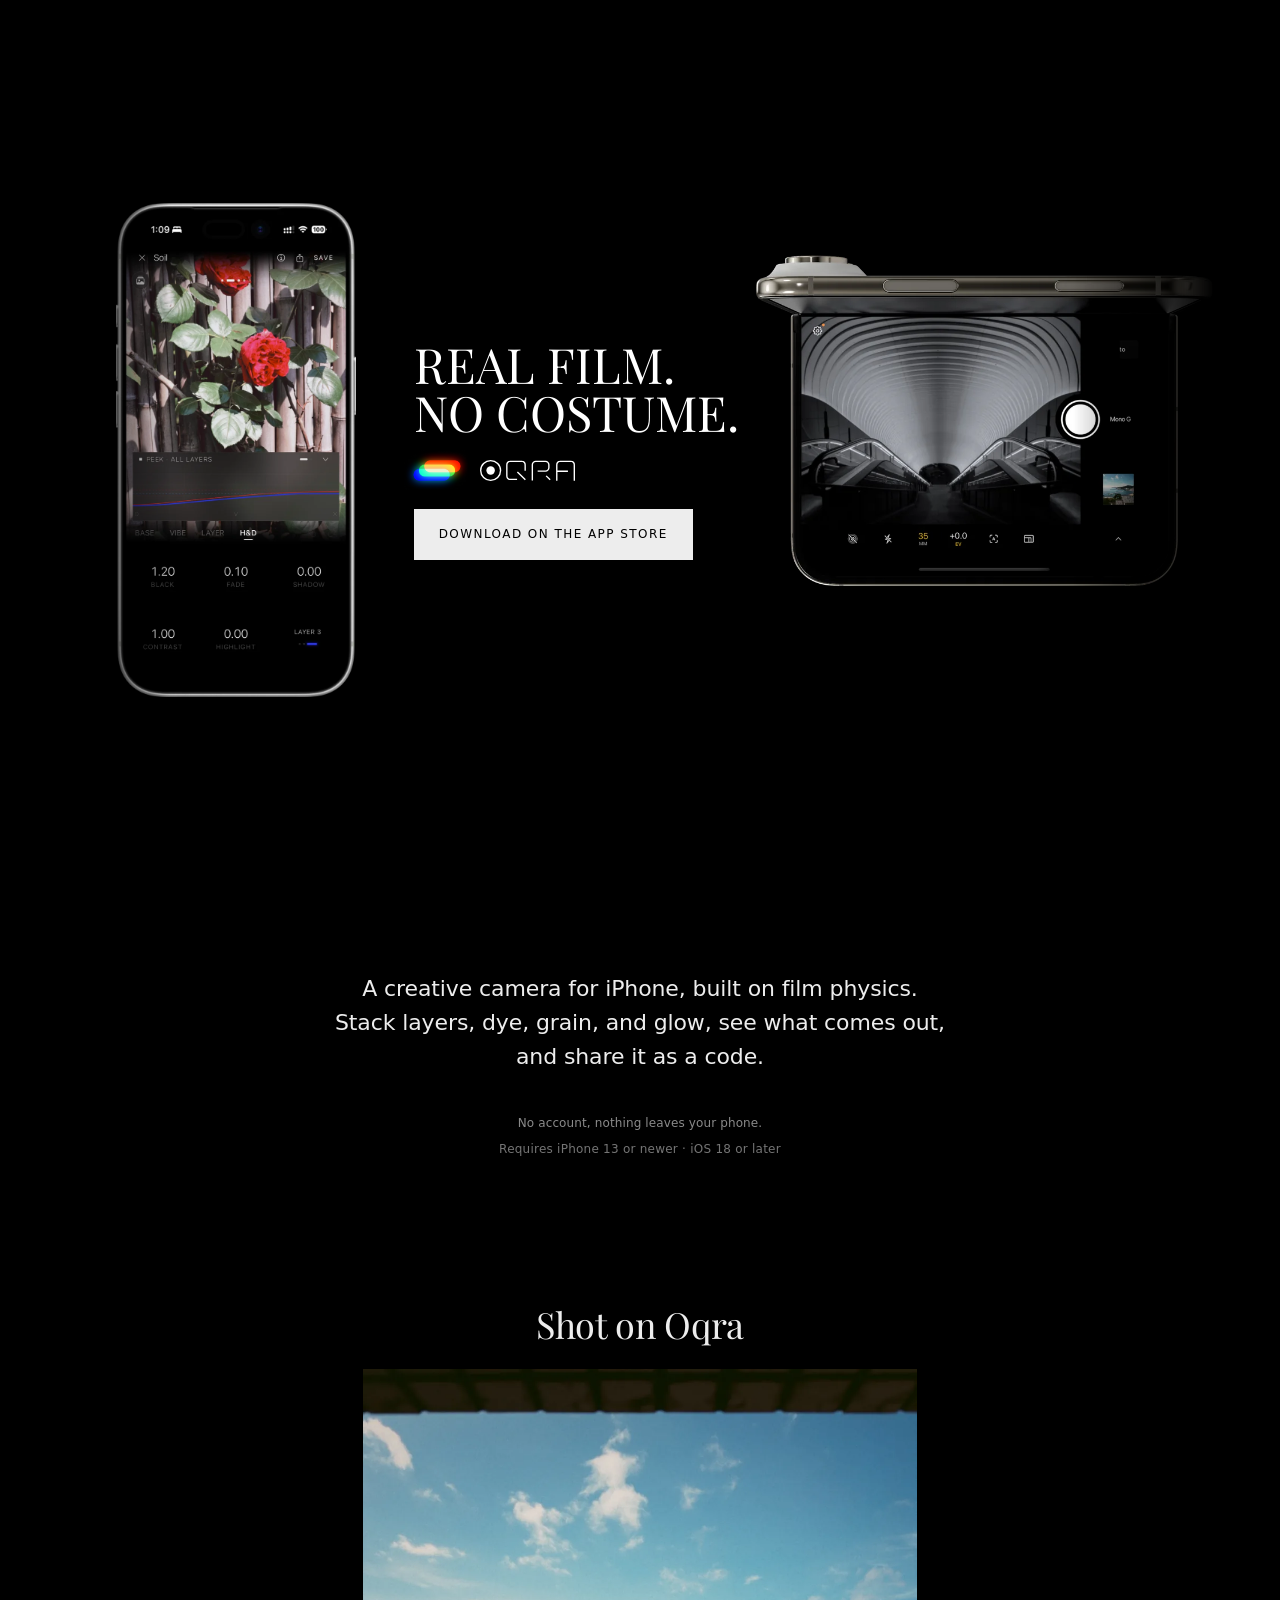
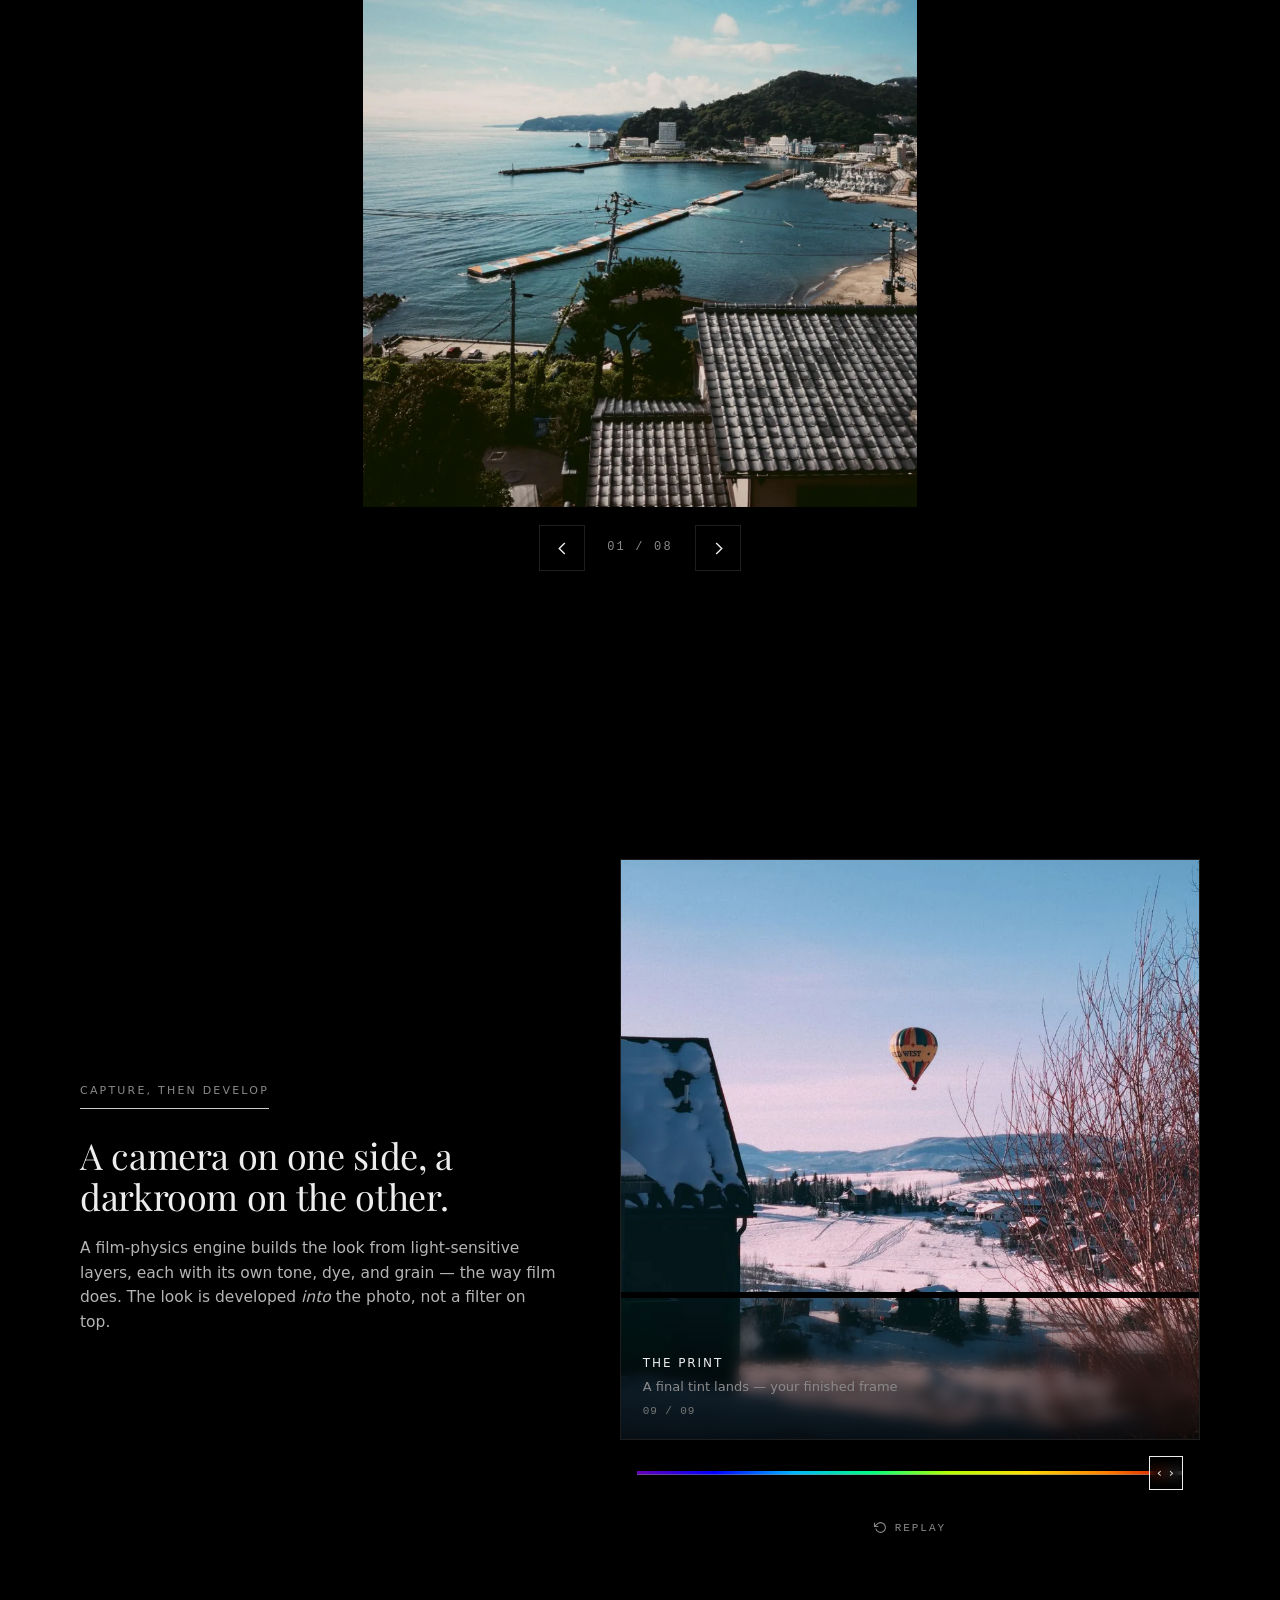
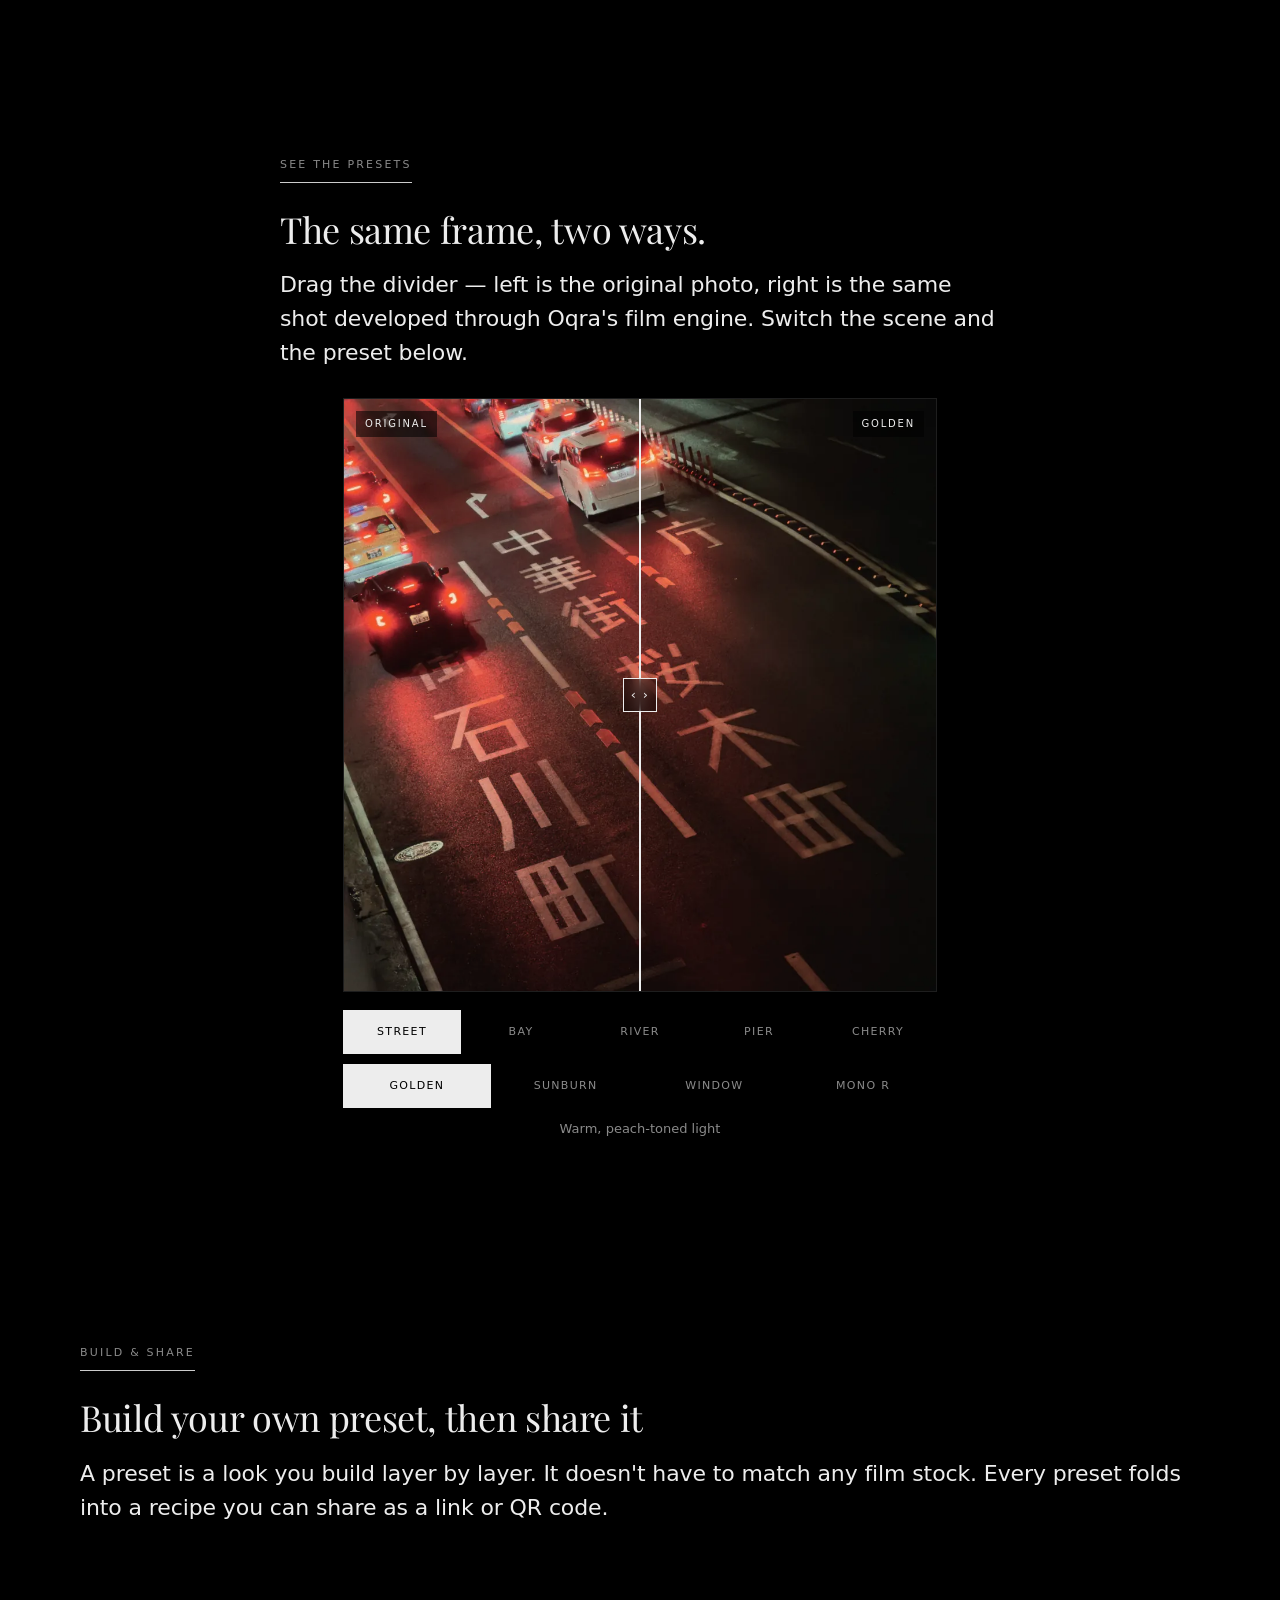
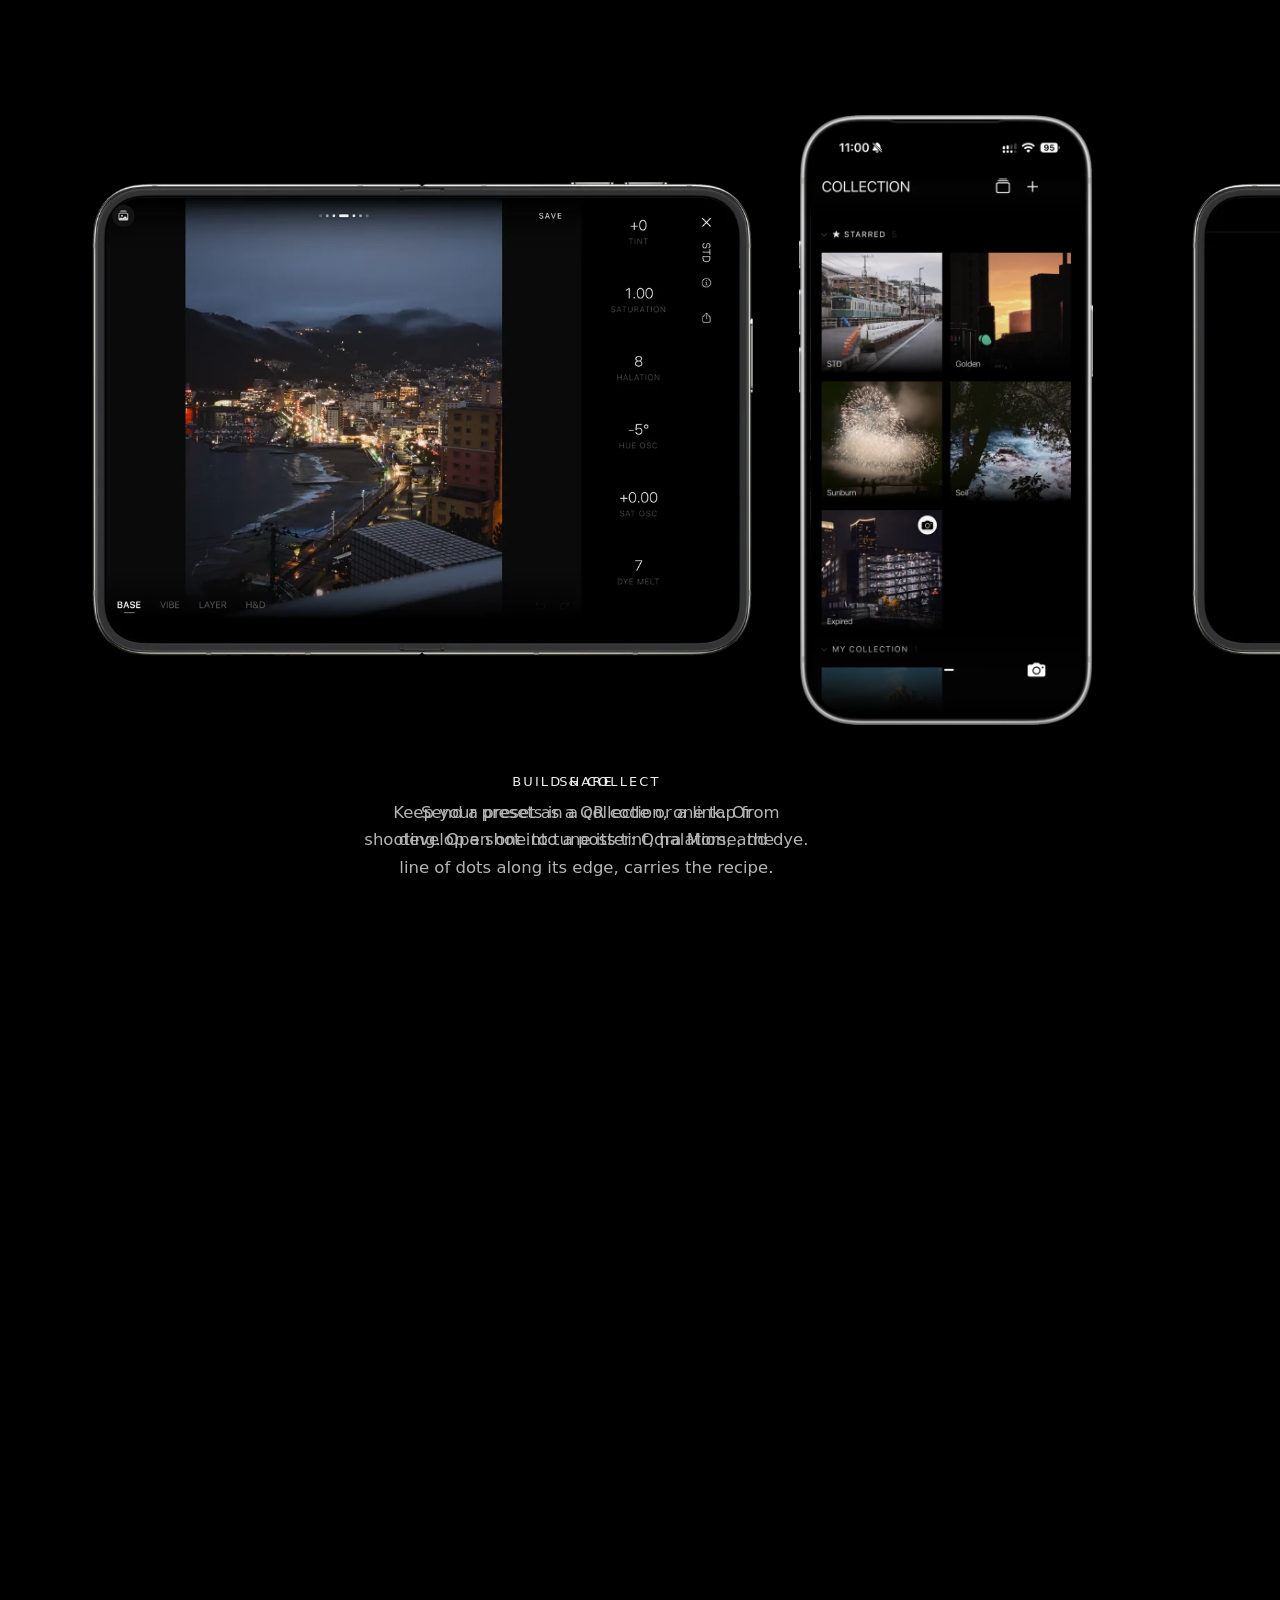
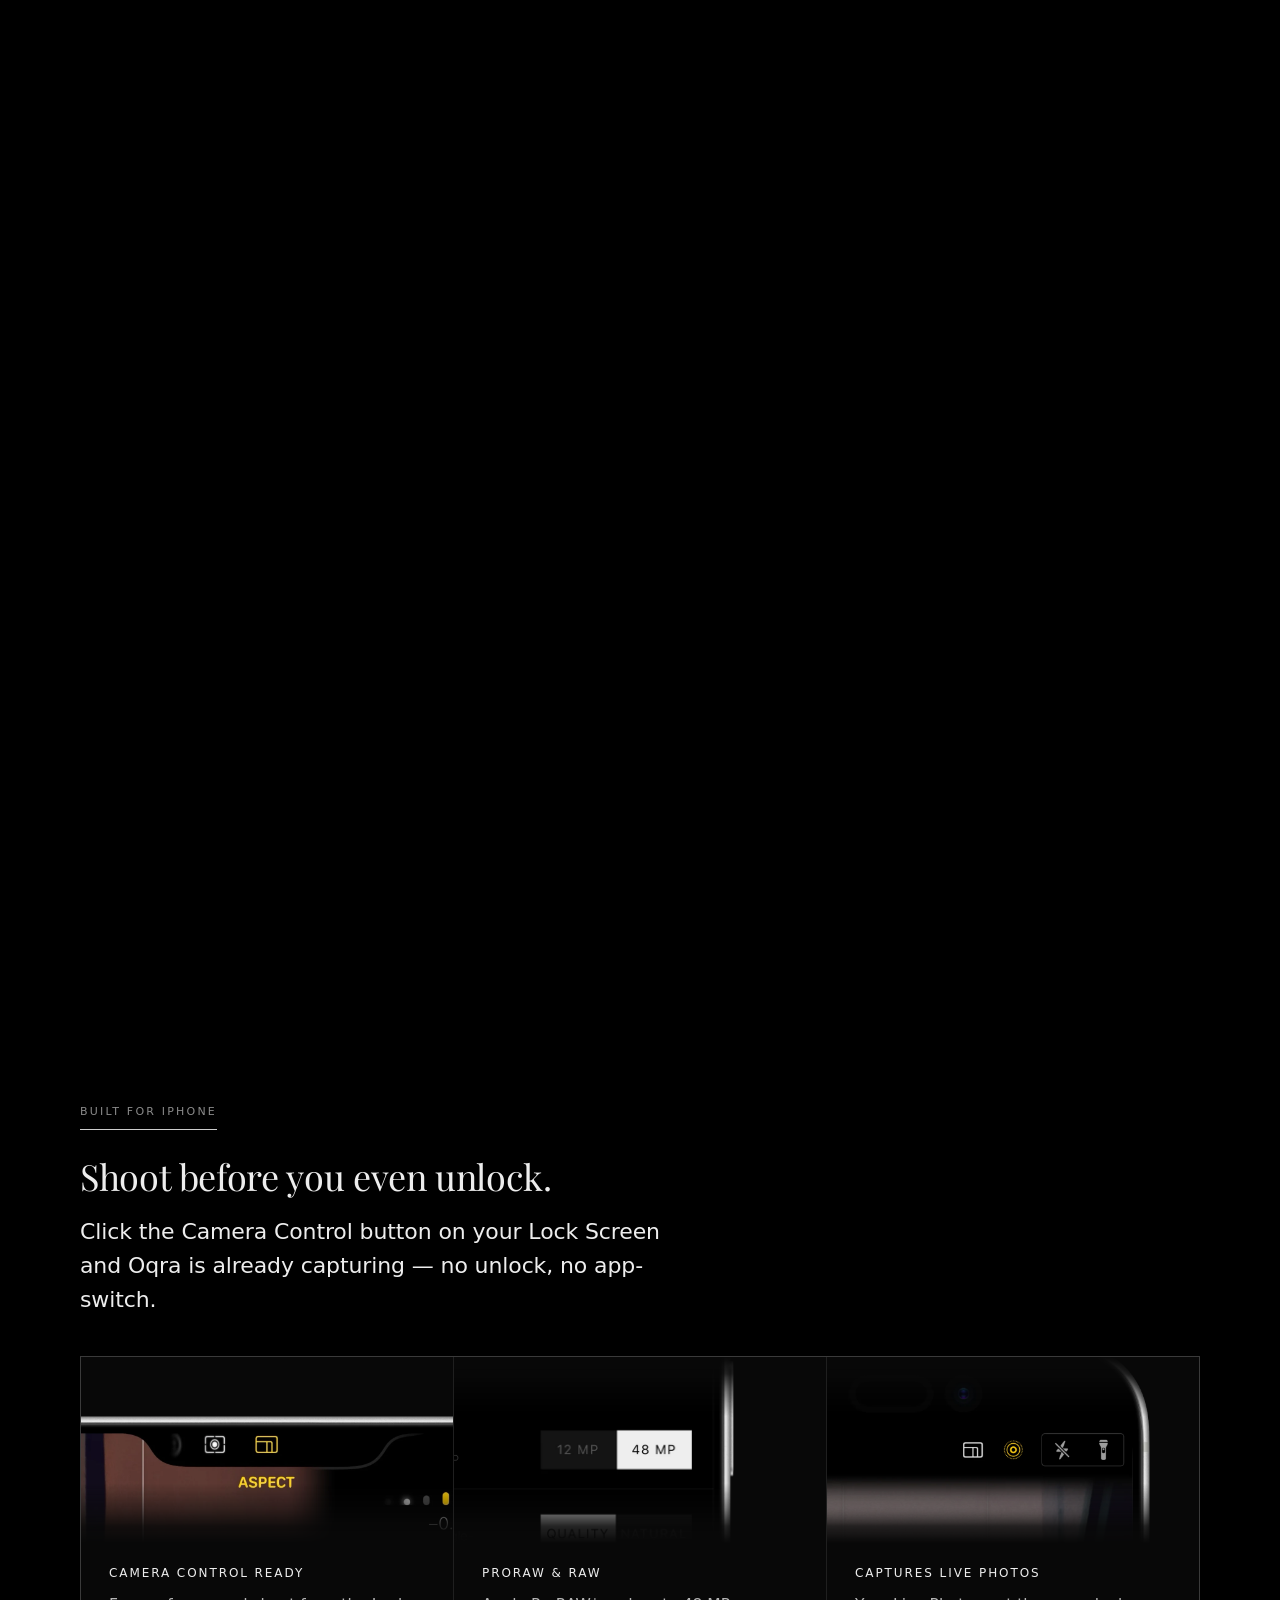
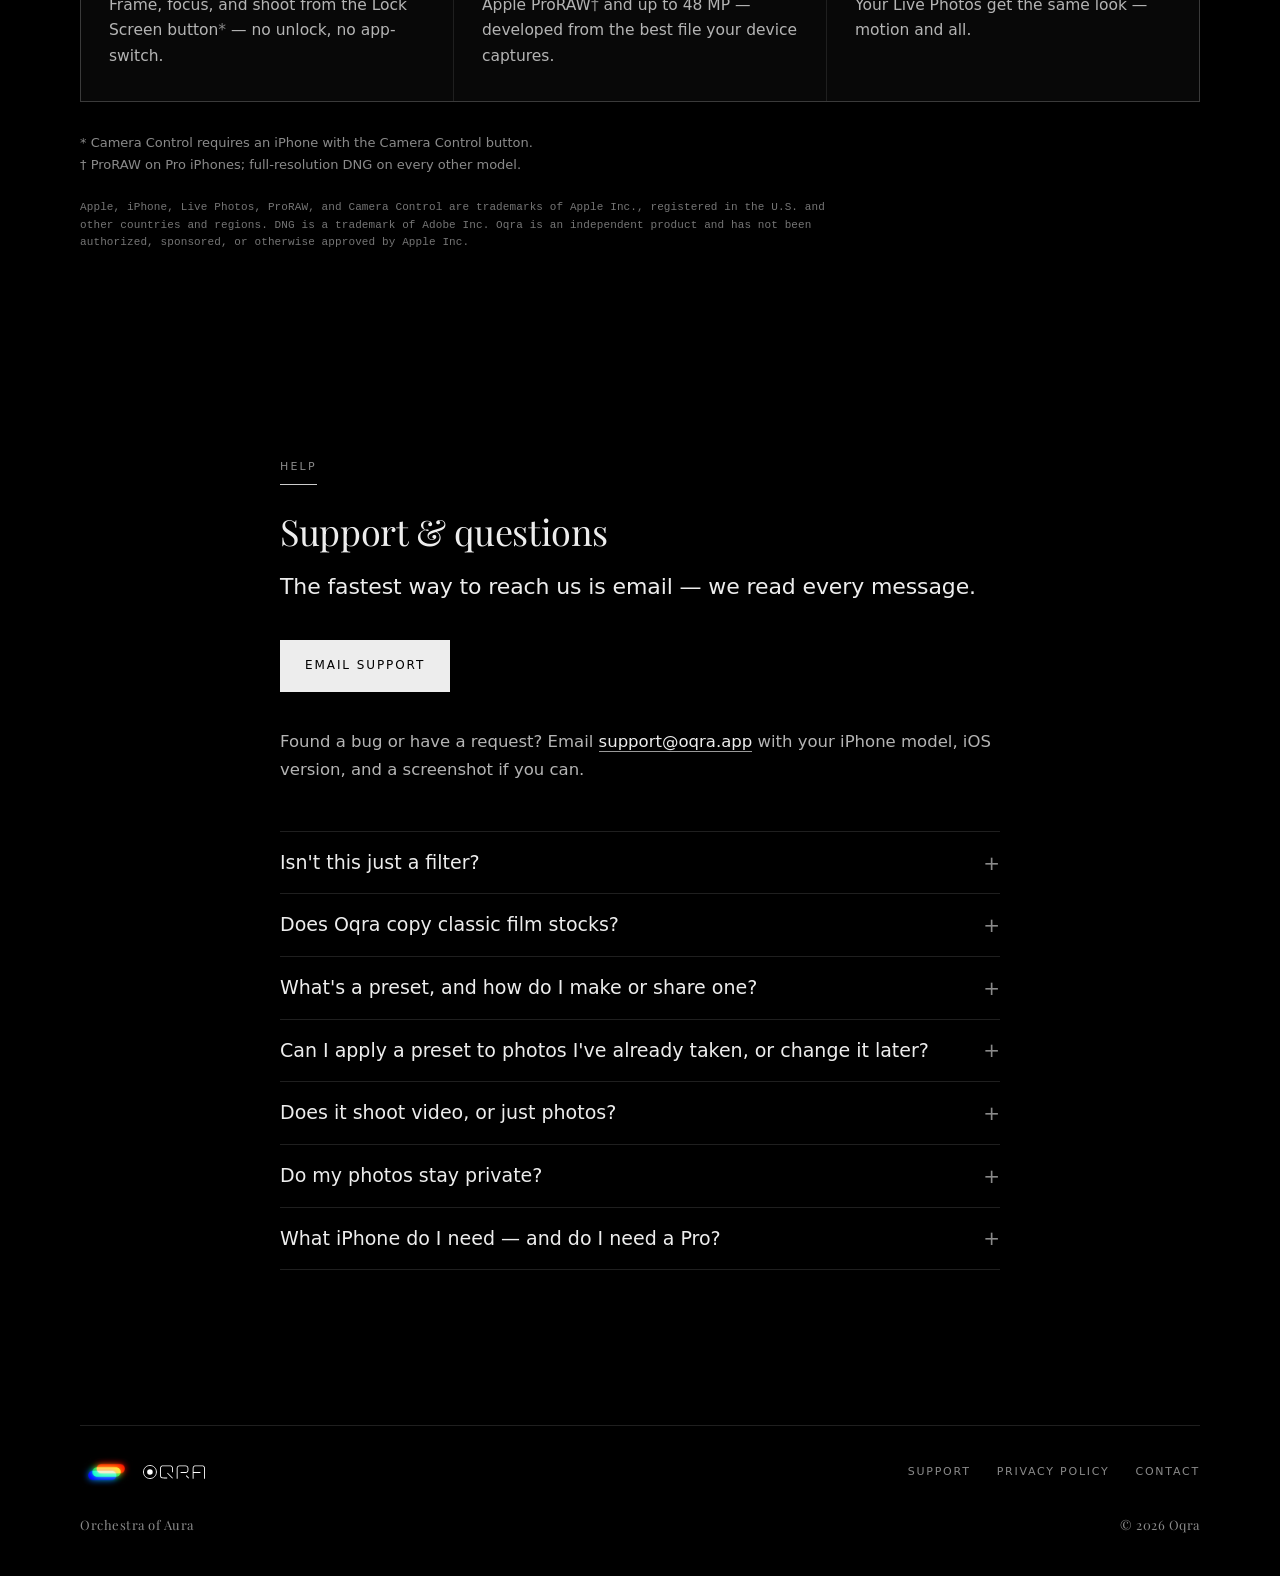
==== commit f99e33f6: "Follow the photo on screen and cut the page's runtime cost The full-screen spectrum glow looked chea" ====
--- a/index.html
+++ b/index.html
@@ -58,9 +58,9 @@
 </head>
 <body>
 
-<!-- Page-wide spectrum glow (decorative). A real element so hero.js can drive
-     its transform/opacity directly on the compositor — see styles.css. -->
-<div class="hero-glow" aria-hidden="true"></div>
+<!-- Page light (decorative). light.js picks the image for the section on screen from its
+     data-light; hero.js fades the layer in as the hero scrolls away. -->
+<div class="page-light" aria-hidden="true"><img alt=""></div>
 
 <!-- ============================== NAV ============================== -->
 <nav class="nav">
@@ -125,7 +125,7 @@
 </section>
 
 <!-- ============================== IMMERSIVE SAMPLES (shot on Oqra) ============================== -->
-<section class="gallery" id="scenes" aria-roledescription="carousel" aria-label="Photos shot on Oqra">
+<section class="gallery" id="scenes" data-light="scene-6" aria-roledescription="carousel" aria-label="Photos shot on Oqra">
   <h2 class="gallery__title">Shot on Oqra</h2>
   <div class="gallery__stage" tabindex="0" role="group" aria-label="Photo gallery — swipe or use the arrow keys">
     <img class="gallery__img is-active" src="/assets/img/scenes/scene-6.webp" alt="A blue bay seen over tiled rooftops, with a breakwater and seaside hotels under a green headland, shot on Oqra" width="1050" height="1400" loading="lazy" decoding="async" draggable="false" />
@@ -149,7 +149,7 @@
 </section>
 
 <!-- ============================== FEATURES ============================== -->
-<section class="divided" id="features">
+<section class="divided" id="features" data-light="build-7-halation">
   <div class="container--wide">
     <!-- Develop: scroll-driven, sticky build-up. ONE real Snow capture
          (developed through a shared Verdigris recipe) walked through the whole
@@ -208,7 +208,7 @@
 </section>
 
 <!-- ============================== SEE THE FILMS (before / after) ============================== -->
-<section class="divided" id="compare">
+<section class="divided" id="compare" data-light="street_golden">
   <div class="container">
     <p class="tag">See the presets</p>
     <h2>The same frame, two ways.</h2>
@@ -247,7 +247,7 @@
 </section>
 
 <!-- ============================== BUILD & SHARE ============================== -->
-<section class="divided prose" id="build">
+<section class="divided prose" id="build" data-light="edit-1000">
   <div class="container--wide">
     <p class="tag">Build &amp; share</p>
     <h2>Build your own preset, then share it</h2>
@@ -288,7 +288,7 @@
 </section>
 
 <!-- ============================== BUILT FOR IPHONE (native capture) ============================== -->
-<section class="divided" id="native">
+<section class="divided" id="native" data-light="native-control">
   <div class="container--wide">
     <!-- Taller than square, sideways.js pins the head and moves only the cards left. -->
     <div class="native-run">
@@ -421,6 +421,7 @@
 
 <script src="/scroll.js" defer></script>
 <script src="/hero.js" defer></script>
+<script src="/light.js" defer></script>
 <script src="/compare.js" defer></script>
 <script src="/stepper.js" defer></script>
 <script src="/sideways.js" defer></script>
--- a/styles.css
+++ b/styles.css
@@ -29,12 +29,10 @@
   /* Frosted-glass surface — shared by the nav, feature cards, pickers,
      and bordered buttons. */
   --glass:        rgba(0, 0, 0, 0.72);
-  --glass-blur:   saturate(140%) blur(12px);
   /* Same frosted surface with the blur dropped. Over the dark page (and the
-     already-soft hero-glow bloom) the 12px blur does no visible work, while the
-     saturate keeps the faint spectrum tint pixel-identical. Used on every glass
-     surface EXCEPT the nav — whose blur genuinely frosts photos scrolling under
-     it — so we shed the costly per-frame backdrop-blur pass with no visible loss. */
+     already-soft page light) a 12px blur does no visible work, while the
+     saturate keeps the faint tint pixel-identical. The nav skips even this:
+     it covers photos on every scroll frame, so it gets no backdrop pass at all. */
   --glass-tint:   saturate(140%);
 
   --ink:          #ededed;   /* value — bright/primary text */
@@ -52,15 +50,6 @@
     #6400b4 0%,    /* 380nm */ #0000ff 14.3%,  /* 440 */ #00b4ff 28.6%, /* 490 */
     #00ff80 42.9%, /* 510 */   #b4ff00 57.1%,  /* 560 */ #ffdc00 71.4%, /* 590 */
     #ff8000 85.7%, /* 620 */   #c80000 100%);  /* 700nm */
-  /* The same spectrum pre-blurred by 10vw (the hero-glow's old filter radius),
-     baked into stops so the glow needs no per-frame blur. Generated by Gaussian-
-     blurring --spectrum at r = width/12; matches the blurred look at any viewport
-     because the old blur was viewport-relative (10vw over a 120vw band ≈ 8%). */
-  --spectrum-soft: linear-gradient(90deg,
-    #4501cb 0%,   #320ad9 6.7%,  #1a24eb 13.3%, #0953f3 20%,   #028ce7 26.7%,
-    #07bfc7 33.3%,#1be297 40%,   #44f461 46.7%, #7bf833 53.3%, #b2f113 60%,
-    #dae005 66.7%,#f0c500 73.3%, #f79f00 80%,   #f07100 86.7%, #e34500 93.3%,
-    #d92900 100%);
   --live:       #00c8c8;   /* cyan — app "live" indicator (utilitarian) */
   --destructive:#f23c36;   /* app filmic-red — errors only (utilitarian) */
 
@@ -106,45 +95,30 @@
 html { scroll-behavior: smooth; background: var(--bg); }
 
 
-/* Page-wide spectrum glow — a fixed, soft band anchored at the top, behind all
-   content. A real element (not a pseudo) so hero.js can write its transform and
-   opacity directly each frame (compositor-only, no tree-wide style invalidation).
-   Start hidden, matching the initial hero state before deferred scripts load.
-   hero.js grows it from the top as the hero scrolls away. Without JavaScript or
-   with reduced motion, this decorative layer stays hidden.
-
-   No filter: blur — the --spectrum gradient is already smooth between stops, so
-   the softness is carried entirely by the mask (a radial falloff for the
-   sides/bottom, intersected with a short top fade that stands in for the blur's
-   old top-edge softening). This drops the page's one full-viewport blurred render
-   surface — the most expensive per-scroll-frame compositing layer on mobile —
-   while keeping the bloom visually identical. */
-.hero-glow {
+/* Page light: a blurred copy of the photo on screen, behind all content. light.js picks
+   the image and hero.js drives the layer's opacity. Hidden to start, so the hero stays
+   on black and the page stays black without JavaScript or with reduced motion.
+   Each image is 96 by 60 and keeps its own layer, so the GPU stretches a tiny texture
+   rather than holding a screen-sized one. */
+.page-light {
   position: fixed;
-  left: 50%;
-  top: 0;
-  transform: translateX(-50%) scaleY(0);
-  transform-origin: top center;
-  width: 120%;    /* a touch past the viewport so the horizontal falloff lands
-                     off-screen (fixed elements don't add horizontal scroll) */
+  inset: 0;
+  z-index: -1;
+  visibility: hidden;
+  opacity: 0;
+  pointer-events: none;
+  will-change: opacity;
+}
+.page-light img {
+  position: absolute;
+  inset: 0;
+  display: block;
+  width: 100%;
   height: 100%;
-  background: var(--spectrum-soft);   /* pre-blurred spectrum — no filter needed */
-  /* Radial falloff (soft bloom from the top, faded at the sides/bottom) ∩ a short
-     top fade, so it reads as a soft bloom — not a hard-edged spectrum bar at the
-     very top — without any blur raster. */
-  -webkit-mask-image:
-    radial-gradient(100% 78% at 50% 18%, #000 0%, #000 40%, transparent 100%),
-    linear-gradient(to bottom, rgba(0,0,0,0.5) 0, #000 clamp(40px, 10vw, 140px));
-  -webkit-mask-composite: source-in;
-  mask-image:
-    radial-gradient(100% 78% at 50% 18%, #000 0%, #000 40%, transparent 100%),
-    linear-gradient(to bottom, rgba(0,0,0,0.5) 0, #000 clamp(40px, 10vw, 140px));
-  mask-composite: intersect;
-  opacity: 0;
-  z-index: -1;
-  pointer-events: none;
-  will-change: transform, opacity;
-}
+  will-change: opacity;
+}
+/* The hidden half of a crossfade, so it costs nothing at rest. */
+.is-idle { visibility: hidden; }
 
 body {
   margin: 0;
@@ -299,9 +273,8 @@
   justify-content: space-between;
   align-items: center;
   padding: 18px var(--gutter);
-  background: var(--glass);
-  backdrop-filter: var(--glass-blur);
-  -webkit-backdrop-filter: var(--glass-blur);
+  /* Solid, not --glass: with no blur, anything behind it would show through sharp. */
+  background: var(--bg);
   border-bottom: 1px solid var(--rule);
 }
 /* Signature: the visible-spectrum ruler (the app's core metaphor) as a thin
